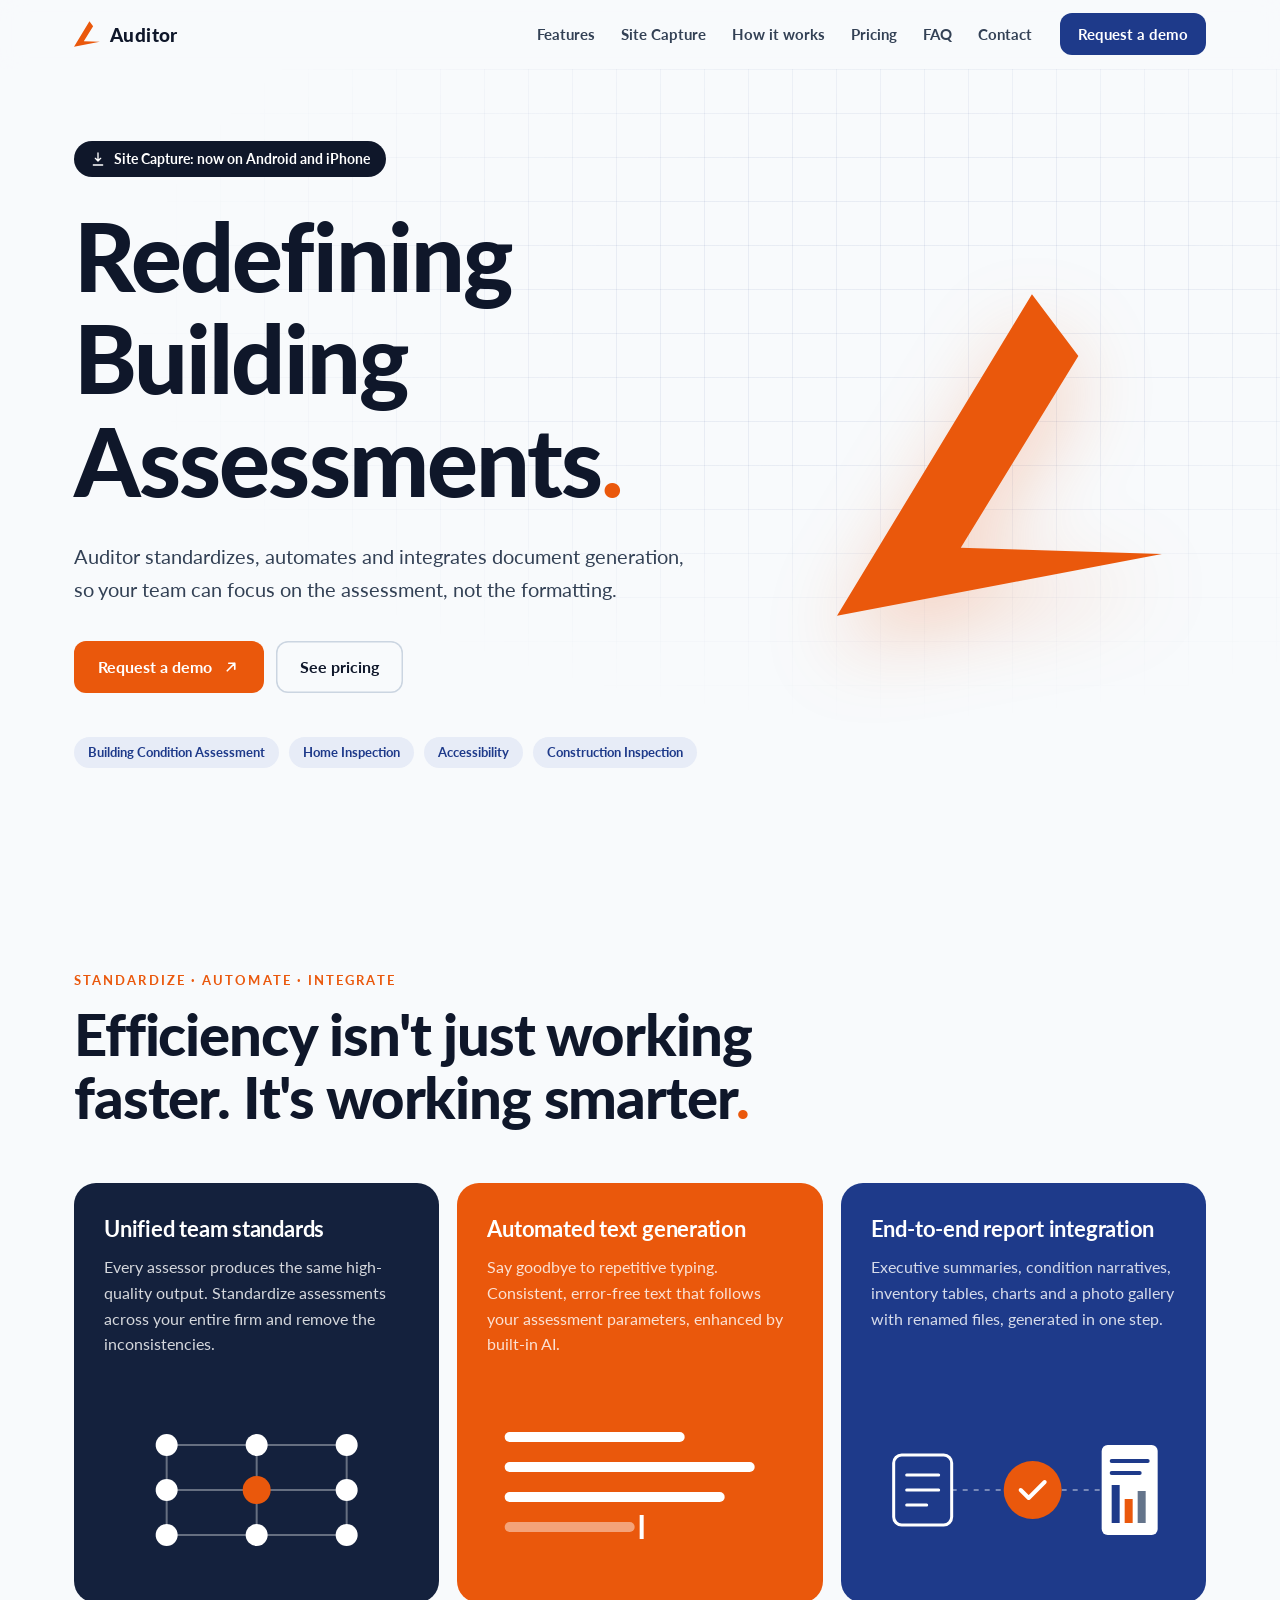
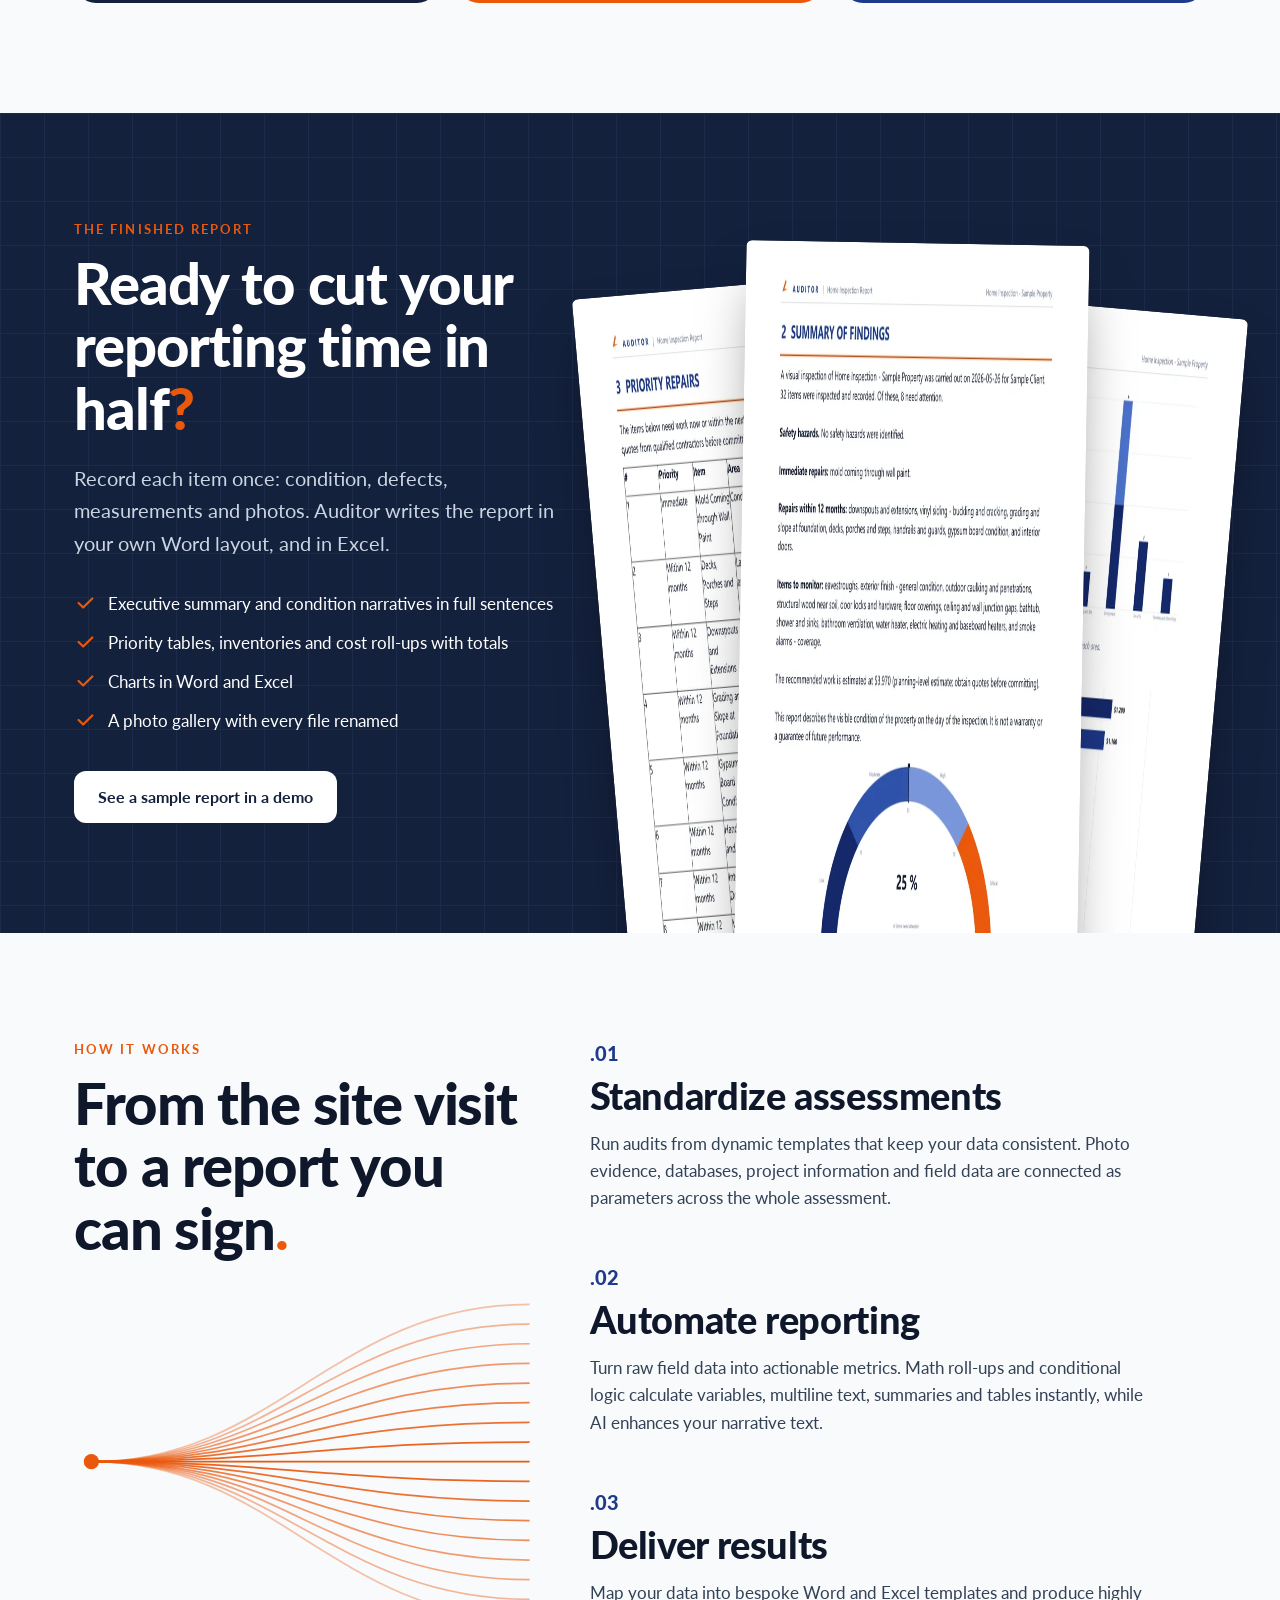
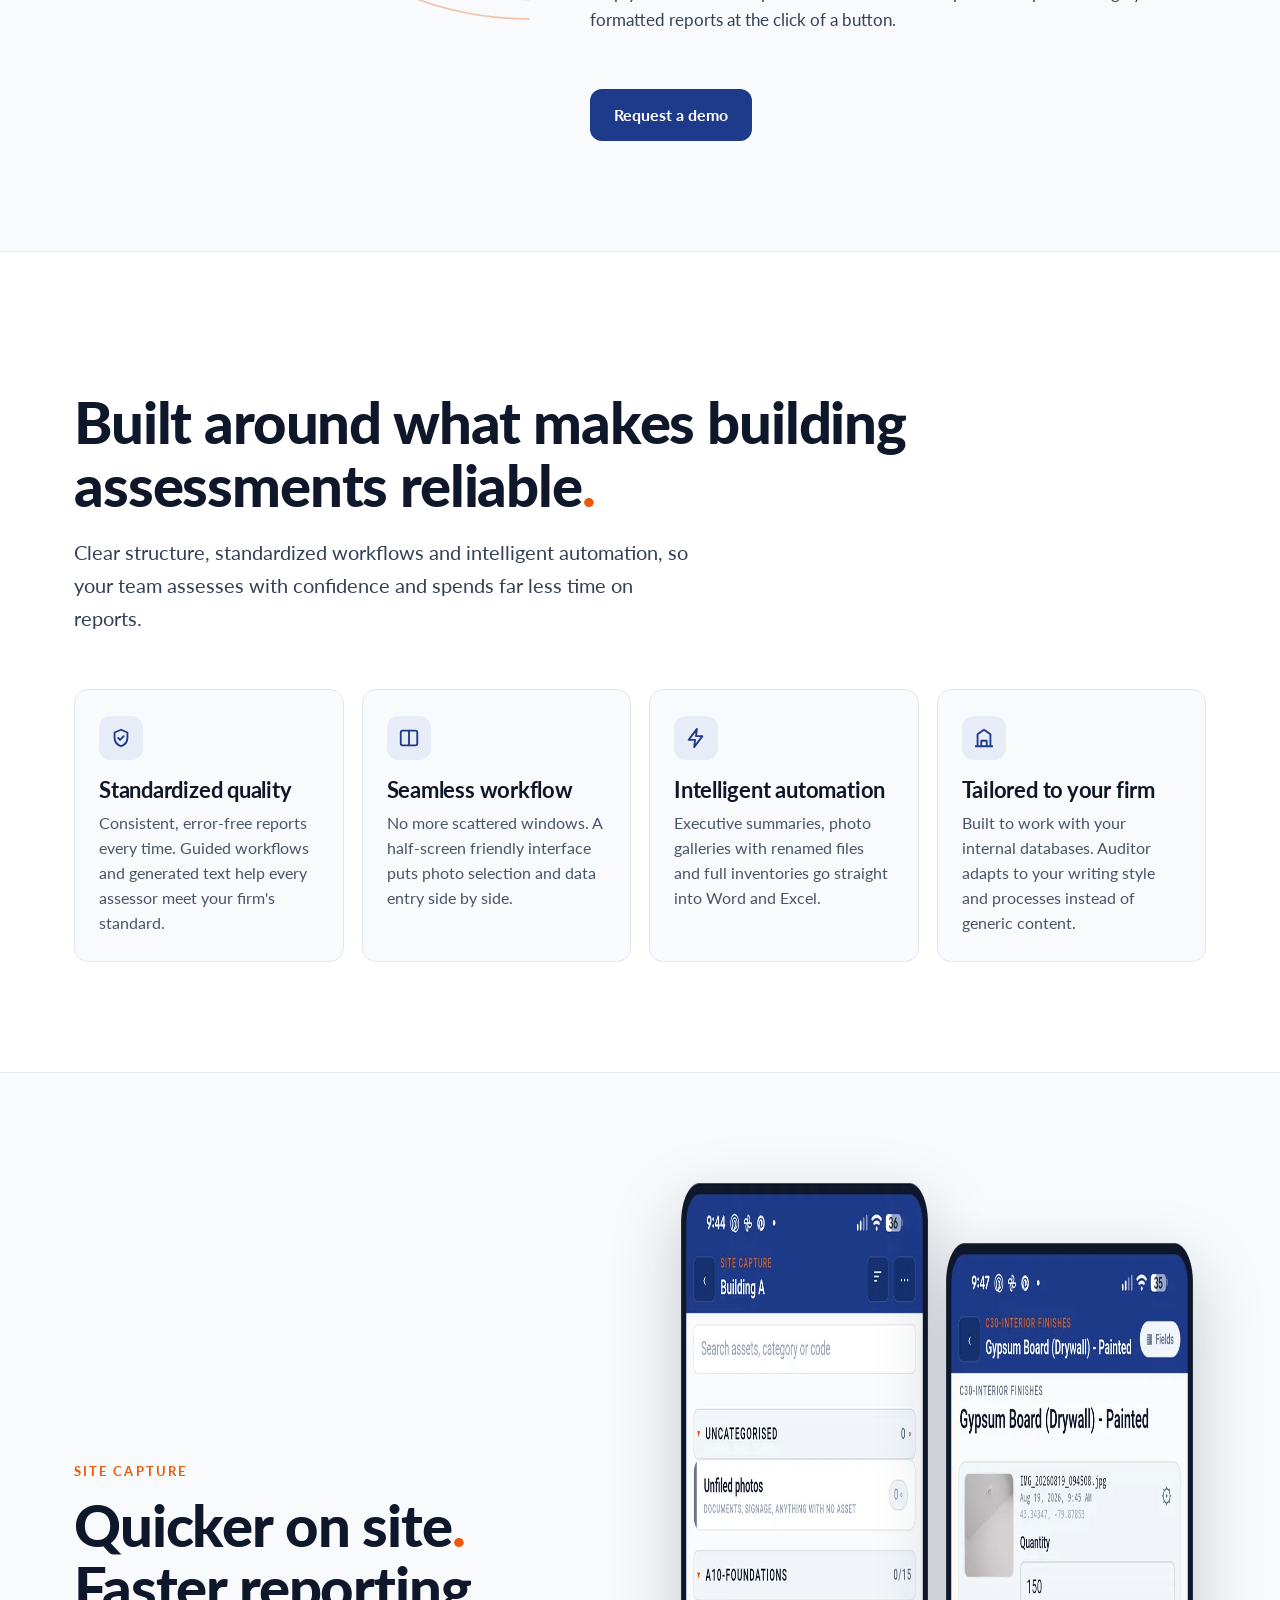
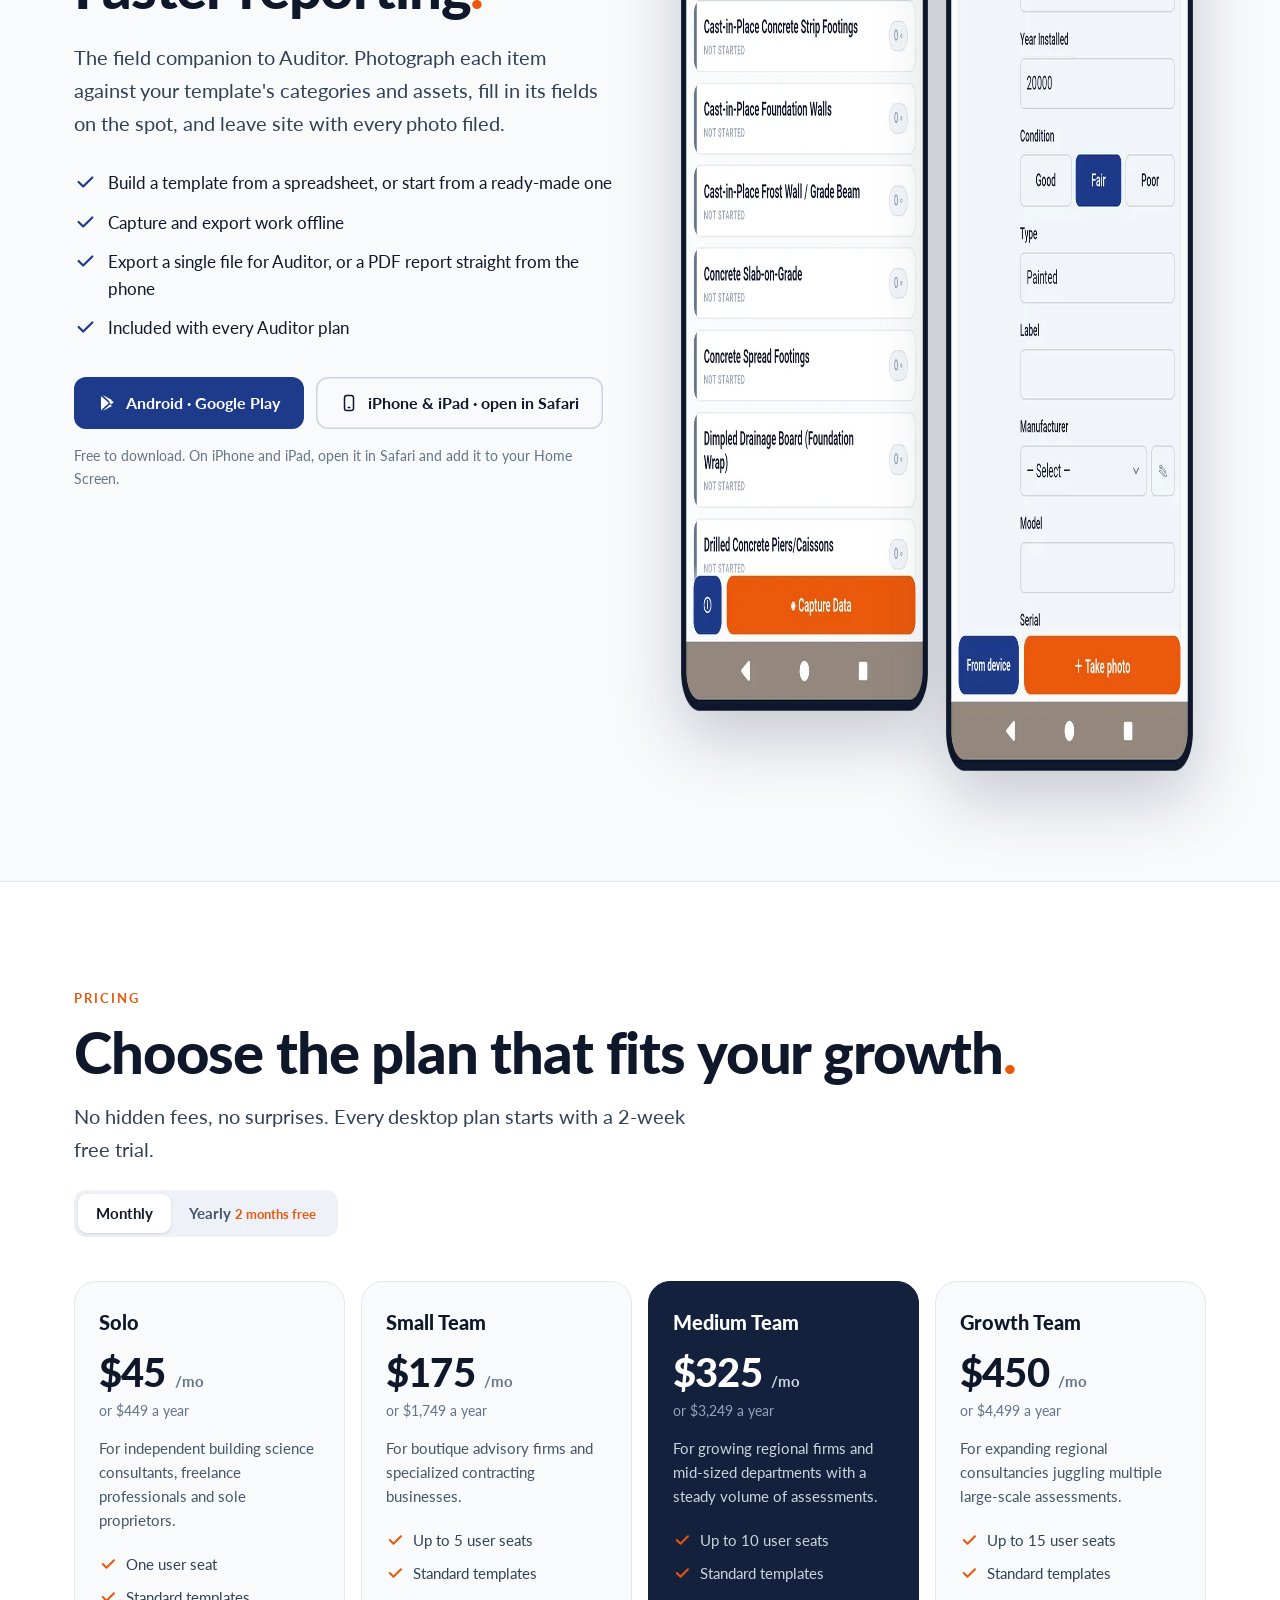
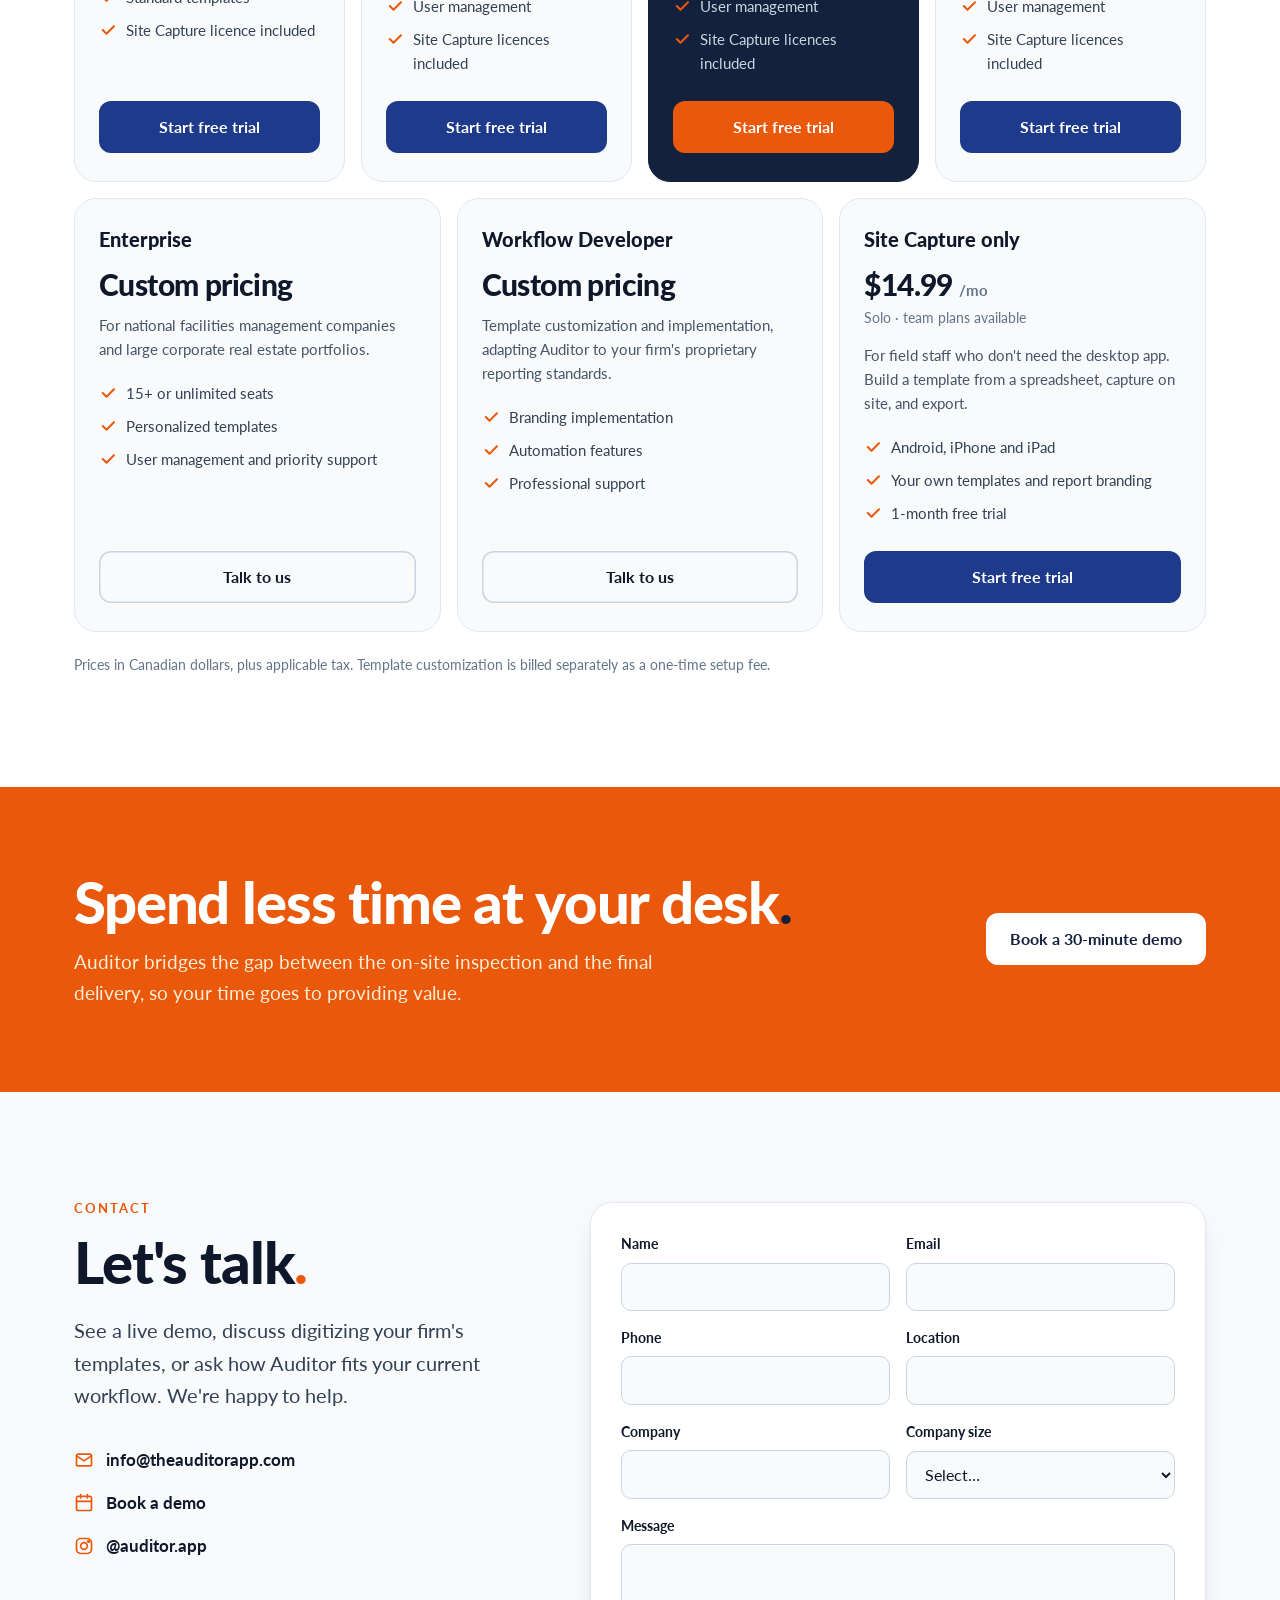
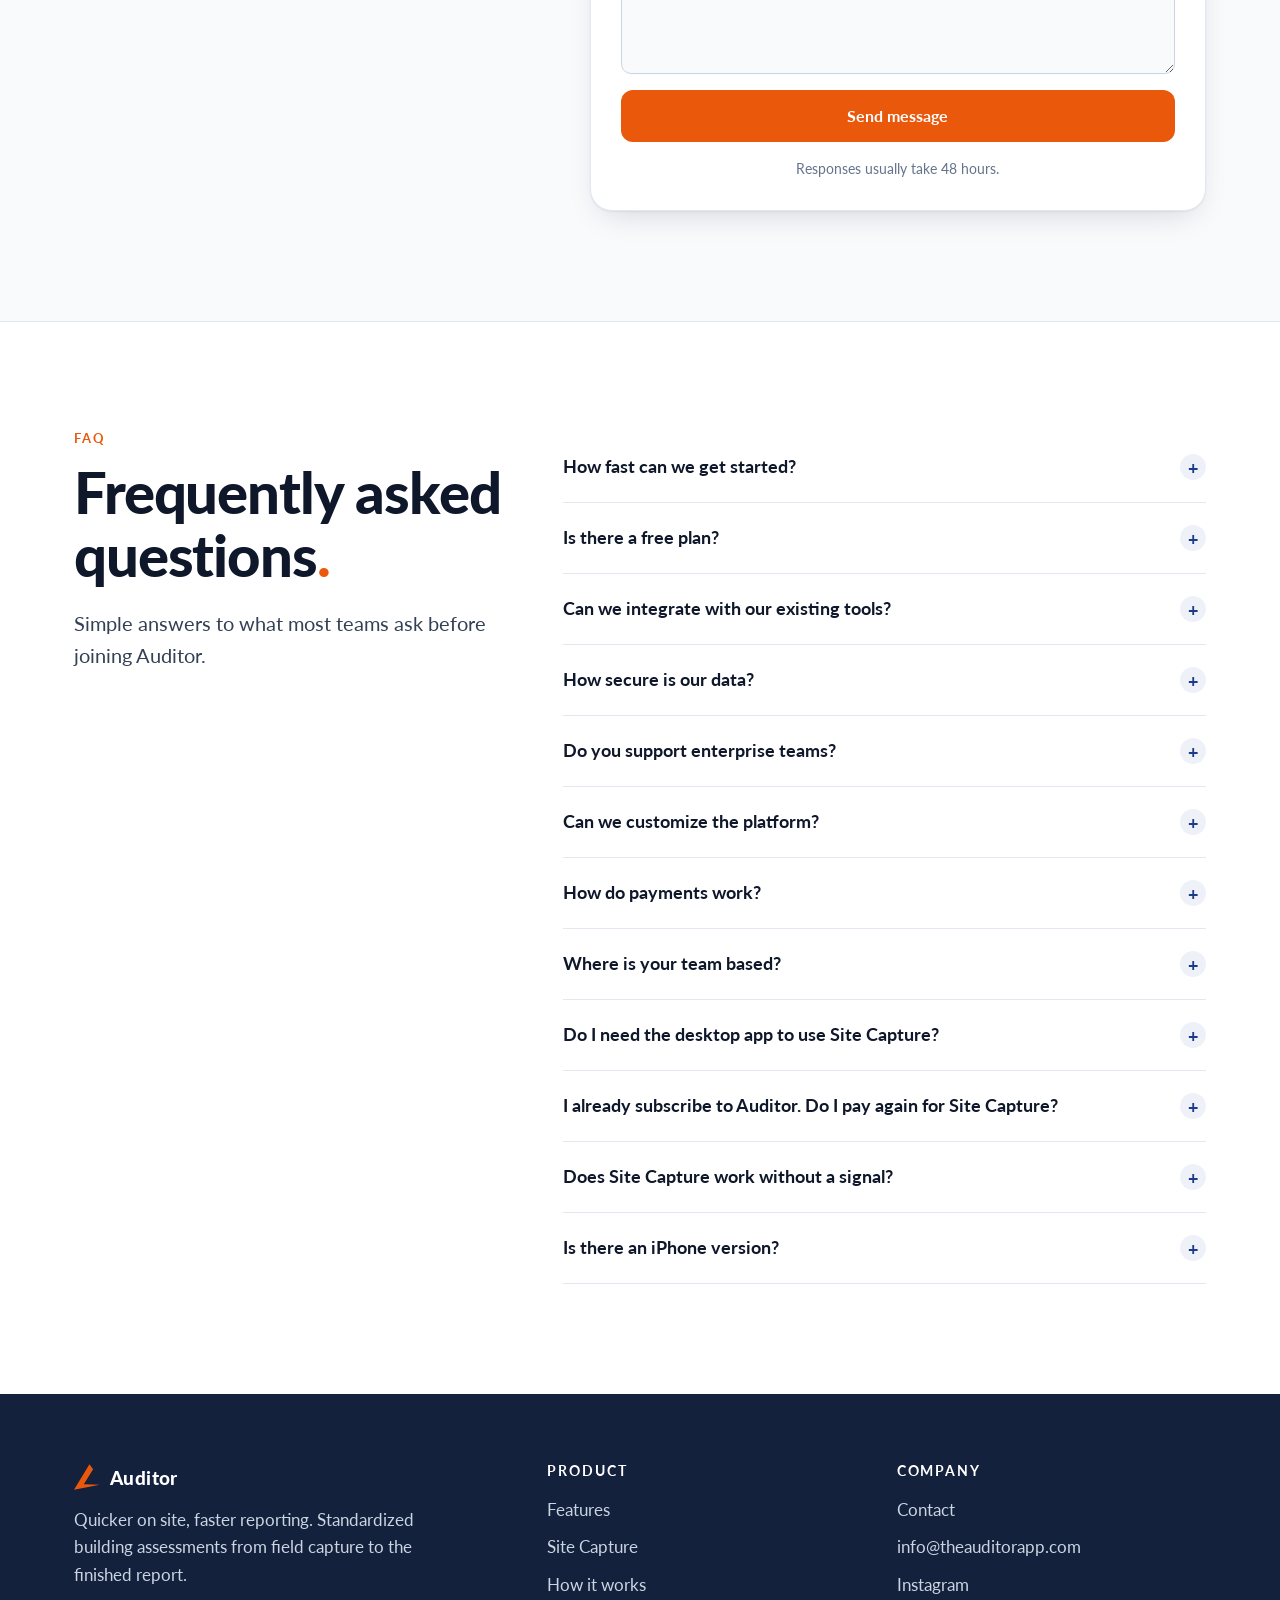
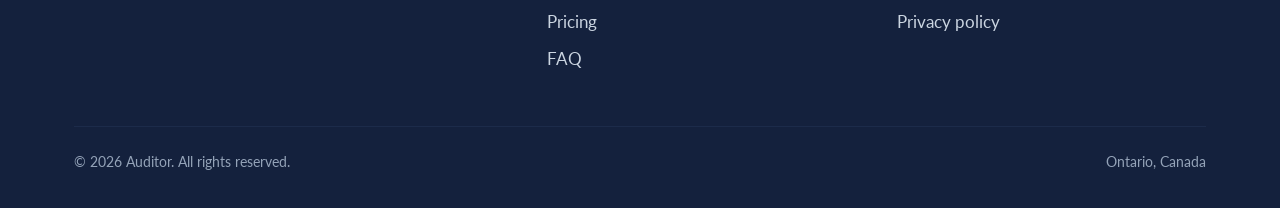
==== index.html @ 6373b7df "Auditor website, first version" ====
<!doctype html>
<html lang="en">
<head>
<meta charset="utf-8">
<meta name="viewport" content="width=device-width, initial-scale=1">
<title>Auditor · Redefining Building Assessments</title>
<meta name="description" content="Auditor standardizes, automates and integrates building assessment reporting. Capture on site with Site Capture, then produce finished Word and Excel reports in a click.">
<link rel="canonical" href="https://theauditorapp.com/">
<meta name="theme-color" content="#14213D">
<meta property="og:type" content="website">
<meta property="og:url" content="https://theauditorapp.com/">
<meta property="og:title" content="Auditor · Redefining Building Assessments">
<meta property="og:description" content="Quicker on site, faster reporting. Standardized building assessments, from field capture to a finished report.">
<meta property="og:image" content="https://theauditorapp.com/assets/og.png">
<meta name="twitter:card" content="summary_large_image">
<link rel="icon" href="assets/logo.svg" type="image/svg+xml">
<link rel="apple-touch-icon" href="assets/apple-touch-icon.png">
<link rel="preload" href="assets/fonts/lato-black.woff" as="font" type="font/woff" crossorigin>
<link rel="stylesheet" href="assets/site.css">
<script>document.documentElement.classList.add('js')</script>
</head>
<body>

<!-- ===================== HEADER ===================== -->
<header class="top" id="top">
  <div class="wrap">
    <a class="brand" href="#hero" aria-label="Auditor home"><img src="assets/logo.svg" alt="">Auditor</a>
    <nav class="nav" aria-label="Main">
      <a href="#features">Features</a>
      <a href="#site-capture">Site Capture</a>
      <a href="#how">How it works</a>
      <a href="#pricing">Pricing</a>
      <a href="#faq">FAQ</a>
      <a href="#contact">Contact</a>
    </nav>
    <a class="btn btn-blue btn-cta" href="https://calendly.com/info-auditorapp/auditor-demo" target="_blank" rel="noopener">Request a demo</a>
    <button class="menu-btn" aria-label="Open menu" aria-expanded="false">
      <svg viewBox="0 0 24 24" fill="none" stroke="currentColor" stroke-width="2" stroke-linecap="round"><path d="M4 7h16M4 12h16M4 17h16"/></svg>
    </button>
  </div>
</header>

<main>
<!-- ===================== HERO ===================== -->
<section class="hero" id="hero">
  <div class="wrap">
    <div>
      <a class="pill" href="#site-capture">
        <svg viewBox="0 0 24 24" fill="none" stroke="currentColor" stroke-width="2" stroke-linecap="round" stroke-linejoin="round"><path d="M12 3v12m0 0l-4-4m4 4l4-4M5 21h14"/></svg>
        Site Capture: now on Android and iPhone
      </a>
      <h1>Redefining Building Assessments<span class="dot">.</span></h1>
      <p class="lead">Auditor standardizes, automates and integrates document generation, so your team can focus on the assessment, not the formatting.</p>
      <div class="ctas">
        <a class="btn btn-primary" href="https://calendly.com/info-auditorapp/auditor-demo" target="_blank" rel="noopener">Request a demo
          <svg viewBox="0 0 24 24" fill="none" stroke="currentColor" stroke-width="2.2" stroke-linecap="round" stroke-linejoin="round"><path d="M7 17L17 7M9 7h8v8"/></svg></a>
        <a class="btn btn-ghost" href="#pricing">See pricing</a>
      </div>
      <div class="hero-tags">
        <span class="tag">Building Condition Assessment</span><span class="tag">Home Inspection</span>
        <span class="tag">Accessibility</span><span class="tag">Construction Inspection</span>
      </div>
    </div>
    <div class="hero-mark"><img src="assets/logo.svg" alt="" width="380" height="380"></div>
  </div>
</section>

<!-- ===================== FEATURES ===================== -->
<section id="features">
  <div class="wrap">
    <p class="eyebrow reveal">Standardize · Automate · Integrate</p>
    <h2 class="reveal" style="margin-top:16px;max-width:820px">Efficiency isn't just working faster. It's working smarter<span class="dot">.</span></h2>
    <div class="cards3">
      <article class="fcard c1 reveal">
        <h3>Unified team standards</h3>
        <p>Every assessor produces the same high-quality output. Standardize assessments across your entire firm and remove the inconsistencies.</p>
        <div class="art"><svg viewBox="0 0 300 150" fill="none">
          <g stroke="rgba(255,255,255,.35)" stroke-width="2"><path d="M60 30h180M60 75h180M60 120h180M60 30v90M150 30v90M240 30v90"/></g>
          <g fill="#fff"><circle cx="60" cy="30" r="11"/><circle cx="150" cy="30" r="11"/><circle cx="240" cy="30" r="11"/>
          <circle cx="60" cy="75" r="11"/><circle cx="240" cy="75" r="11"/><circle cx="60" cy="120" r="11"/><circle cx="150" cy="120" r="11"/><circle cx="240" cy="120" r="11"/></g>
          <circle cx="150" cy="75" r="14" fill="#EA580C"/></svg></div>
      </article>
      <article class="fcard c2 reveal">
        <h3>Automated text generation</h3>
        <p>Say goodbye to repetitive typing. Consistent, error-free text that follows your assessment parameters, enhanced by built-in AI.</p>
        <div class="art"><svg viewBox="0 0 300 150" fill="none" stroke-linecap="round">
          <g stroke="#fff" stroke-width="10"><path d="M20 22h170"/><path d="M20 52h240"/><path d="M20 82h210"/><path d="M20 112h120" stroke="rgba(255,255,255,.45)"/></g>
          <rect x="150" y="100" width="4" height="24" fill="#fff"/></svg></div>
      </article>
      <article class="fcard c3 reveal">
        <h3>End-to-end report integration</h3>
        <p>Executive summaries, condition narratives, inventory tables, charts and a photo gallery with renamed files, generated in one step.</p>
        <div class="art"><svg viewBox="0 0 300 150" fill="none" stroke-linejoin="round">
          <g stroke="rgba(255,255,255,.4)" stroke-width="2" stroke-dasharray="5 6"><path d="M78 75h52M188 75h40"/></g>
          <rect x="20" y="40" width="58" height="70" rx="8" stroke="#fff" stroke-width="3"/>
          <path d="M33 60h32M33 75h32M33 90h20" stroke="#fff" stroke-width="3" stroke-linecap="round"/>
          <circle cx="159" cy="75" r="29" fill="#EA580C"/><path d="M147 75l8 8 16-16" stroke="#fff" stroke-width="4" stroke-linecap="round"/>
          <rect x="228" y="30" width="56" height="90" rx="6" fill="#fff"/>
          <path d="M238 46h36M238 58h28" stroke="#1E3A8A" stroke-width="4" stroke-linecap="round"/>
          <rect x="238" y="70" width="8" height="38" fill="#1E3A8A"/><rect x="251" y="84" width="8" height="24" fill="#EA580C"/><rect x="264" y="76" width="8" height="32" fill="#64748B"/></svg></div>
      </article>
    </div>
  </div>
</section>

<!-- ===================== THE DELIVERABLE ===================== -->
<section class="deliver" id="report">
  <div class="wrap">
    <div class="reveal">
      <p class="eyebrow">The finished report</p>
      <h2 style="margin-top:16px">Ready to cut your reporting time in half<span class="dot">?</span></h2>
      <p class="lead" style="margin-top:22px">Record each item once: condition, defects, measurements and photos. Auditor writes the report in your own Word layout, and in Excel.</p>
      <ul class="checklist">
        <li><svg viewBox="0 0 24 24" fill="none" stroke="currentColor" stroke-width="2.4" stroke-linecap="round" stroke-linejoin="round"><path d="M5 12l5 5L20 7"/></svg>Executive summary and condition narratives in full sentences</li>
        <li><svg viewBox="0 0 24 24" fill="none" stroke="currentColor" stroke-width="2.4" stroke-linecap="round" stroke-linejoin="round"><path d="M5 12l5 5L20 7"/></svg>Priority tables, inventories and cost roll-ups with totals</li>
        <li><svg viewBox="0 0 24 24" fill="none" stroke="currentColor" stroke-width="2.4" stroke-linecap="round" stroke-linejoin="round"><path d="M5 12l5 5L20 7"/></svg>Charts in Word and Excel</li>
        <li><svg viewBox="0 0 24 24" fill="none" stroke="currentColor" stroke-width="2.4" stroke-linecap="round" stroke-linejoin="round"><path d="M5 12l5 5L20 7"/></svg>A photo gallery with every file renamed</li>
      </ul>
      <a class="btn btn-light" href="https://calendly.com/info-auditorapp/auditor-demo" target="_blank" rel="noopener">See a sample report in a demo</a>
    </div>
    <div class="pages reveal" aria-label="Pages from a sample Auditor report">
      <img src="assets/img/report-priority.webp" alt="Sample report page: priority repairs table" width="760" height="983" loading="lazy">
      <img src="assets/img/report-summary.webp" alt="Sample report page: summary of findings with a gauge chart" width="760" height="983" loading="lazy">
      <img src="assets/img/report-charts.webp" alt="Sample report page: defect severity and cost charts by area" width="760" height="983" loading="lazy">
    </div>
  </div>
</section>

<!-- ===================== HOW IT WORKS ===================== -->
<section class="how" id="how">
  <div class="wrap">
    <div class="fan">
      <p class="eyebrow">How it works</p>
      <h2 style="margin-top:16px">From the site visit to a report you can sign<span class="dot">.</span></h2>
      <svg viewBox="0 0 420 300" fill="none" stroke="#EA580C" stroke-width="1.6" style="margin-top:40px" aria-hidden="true">
        <g id="fan"></g>
        <circle cx="16" cy="150" r="7" fill="#EA580C" stroke="none"/>
      </svg>
    </div>
    <div class="steps">
      <div class="step reveal"><div class="num">.01</div><h3>Standardize assessments</h3>
        <p>Run audits from dynamic templates that keep your data consistent. Photo evidence, databases, project information and field data are connected as parameters across the whole assessment.</p></div>
      <div class="step reveal"><div class="num">.02</div><h3>Automate reporting</h3>
        <p>Turn raw field data into actionable metrics. Math roll-ups and conditional logic calculate variables, multiline text, summaries and tables instantly, while AI enhances your narrative text.</p></div>
      <div class="step reveal"><div class="num">.03</div><h3>Deliver results</h3>
        <p>Map your data into bespoke Word and Excel templates and produce highly formatted reports at the click of a button.</p></div>
      <div class="reveal"><a class="btn btn-blue" href="https://calendly.com/info-auditorapp/auditor-demo" target="_blank" rel="noopener">Request a demo</a></div>
    </div>
  </div>
</section>

<!-- ===================== WHY ===================== -->
<section class="why" id="why">
  <div class="wrap">
    <p class="eyebrow reveal">Why Auditor</p>
    <h2 class="reveal" style="margin-top:16px;max-width:860px">Built around what makes building assessments reliable<span class="dot">.</span></h2>
    <p class="lead reveal" style="margin-top:20px">Clear structure, standardized workflows and intelligent automation, so your team assesses with confidence and spends far less time on reports.</p>
    <div class="why-grid">
      <div class="why-item reveal"><div class="ic"><svg viewBox="0 0 24 24" fill="none" stroke="currentColor" stroke-width="2" stroke-linecap="round" stroke-linejoin="round"><path d="M12 3l7 3v6c0 4.5-3 7.5-7 9-4-1.5-7-4.5-7-9V6l7-3z"/><path d="M9 12l2 2 4-4"/></svg></div>
        <h3>Standardized quality</h3><p>Consistent, error-free reports every time. Guided workflows and generated text help every assessor meet your firm's standard.</p></div>
      <div class="why-item reveal"><div class="ic"><svg viewBox="0 0 24 24" fill="none" stroke="currentColor" stroke-width="2" stroke-linecap="round" stroke-linejoin="round"><rect x="3" y="4" width="18" height="16" rx="2"/><path d="M12 4v16"/></svg></div>
        <h3>Seamless workflow</h3><p>No more scattered windows. A half-screen friendly interface puts photo selection and data entry side by side.</p></div>
      <div class="why-item reveal"><div class="ic"><svg viewBox="0 0 24 24" fill="none" stroke="currentColor" stroke-width="2" stroke-linecap="round" stroke-linejoin="round"><path d="M13 2L4 14h7l-1 8 9-12h-7l1-8z"/></svg></div>
        <h3>Intelligent automation</h3><p>Executive summaries, photo galleries with renamed files and full inventories go straight into Word and Excel.</p></div>
      <div class="why-item reveal"><div class="ic"><svg viewBox="0 0 24 24" fill="none" stroke="currentColor" stroke-width="2" stroke-linecap="round" stroke-linejoin="round"><path d="M3 21h18M5 21V8l7-5 7 5v13M9 21v-6h6v6"/></svg></div>
        <h3>Tailored to your firm</h3><p>Built to work with your internal databases. Auditor adapts to your writing style and processes instead of generic content.</p></div>
    </div>
  </div>
</section>

<!-- ===================== SITE CAPTURE ===================== -->
<section class="sc" id="site-capture">
  <div class="wrap">
    <div class="reveal">
      <p class="eyebrow">Site Capture</p>
      <h2 style="margin-top:16px">Quicker on site<span class="dot">.</span> Faster reporting<span class="dot">.</span></h2>
      <p class="lead" style="margin-top:22px">The field companion to Auditor. Photograph each item against your template's categories and assets, fill in its fields on the spot, and leave site with every photo filed.</p>
      <ul class="checklist">
        <li><svg viewBox="0 0 24 24" fill="none" stroke="currentColor" stroke-width="2.4" stroke-linecap="round" stroke-linejoin="round"><path d="M5 12l5 5L20 7"/></svg>Build a template from a spreadsheet, or start from a ready-made one</li>
        <li><svg viewBox="0 0 24 24" fill="none" stroke="currentColor" stroke-width="2.4" stroke-linecap="round" stroke-linejoin="round"><path d="M5 12l5 5L20 7"/></svg>Capture and export work offline</li>
        <li><svg viewBox="0 0 24 24" fill="none" stroke="currentColor" stroke-width="2.4" stroke-linecap="round" stroke-linejoin="round"><path d="M5 12l5 5L20 7"/></svg>Export a single file for Auditor, or a PDF report straight from the phone</li>
        <li><svg viewBox="0 0 24 24" fill="none" stroke="currentColor" stroke-width="2.4" stroke-linecap="round" stroke-linejoin="round"><path d="M5 12l5 5L20 7"/></svg>Included with every Auditor plan</li>
      </ul>
      <div class="platforms">
        <a class="btn btn-ink btn-blue" href="https://play.google.com/store/apps/details?id=com.auditor.sitecapture" target="_blank" rel="noopener">
          <svg viewBox="0 0 24 24" fill="currentColor"><path d="M4 2.5v19l10.5-9.5L4 2.5zm12 8l2.6-2.4L6.3 1.3l9.7 9.2zm0 3l-9.7 9.2 12.3-6.8L16 13.5zm4-3.6l-2.4-1.4-2.6 2.5 2.6 2.5 2.4-1.4c.8-.5.8-1.7 0-2.2z"/></svg>
          Android · Google Play</a>
        <a class="btn btn-ghost" href="https://sitecapture.theauditorapp.com/" target="_blank" rel="noopener">
          <svg viewBox="0 0 24 24" fill="none" stroke="currentColor" stroke-width="2" stroke-linecap="round" stroke-linejoin="round"><rect x="6" y="2" width="12" height="20" rx="3"/><path d="M11 18h2"/></svg>
          iPhone &amp; iPad · open in Safari</a>
      </div>
      <p class="small-note">Free to download. On iPhone and iPad, open it in Safari and add it to your Home Screen.</p>
    </div>
    <div class="phones reveal">
      <img src="assets/img/asset-list.webp" alt="Site Capture: assets grouped by category" width="520" height="1128" loading="lazy">
      <img src="assets/img/photo-fields.webp" alt="Site Capture: a photo with its data fields" width="520" height="1128" loading="lazy">
    </div>
  </div>
</section>

<!-- ===================== PRICING ===================== -->
<section class="pricing" id="pricing">
  <div class="wrap">
    <div class="price-head">
      <div>
        <p class="eyebrow">Pricing</p>
        <h2 style="margin-top:16px">Choose the plan that fits your growth<span class="dot">.</span></h2>
        <p class="lead" style="margin-top:16px">No hidden fees, no surprises. Every desktop plan starts with a 2-week free trial.</p>
      </div>
      <div class="toggle" role="group" aria-label="Billing period">
        <button type="button" class="on" data-period="mo">Monthly</button>
        <button type="button" data-period="yr">Yearly <span class="save">2 months free</span></button>
      </div>
    </div>

    <div class="plans">
      <div class="plan reveal">
        <div class="name">Solo</div>
        <div class="price" data-mo="$45" data-yr="$449"><span class="amt">$45</span> <small class="per">/mo</small></div>
        <div class="alt" data-mo="or $449 a year" data-yr="about $37 a month">or $449 a year</div>
        <p class="desc">For independent building science consultants, freelance professionals and sole proprietors.</p>
        <ul>
          <li class="feat"><svg viewBox="0 0 24 24" fill="none" stroke="currentColor" stroke-width="2.6" stroke-linecap="round" stroke-linejoin="round"><path d="M5 12l5 5L20 7"/></svg>One user seat</li>
          <li class="feat"><svg viewBox="0 0 24 24" fill="none" stroke="currentColor" stroke-width="2.6" stroke-linecap="round" stroke-linejoin="round"><path d="M5 12l5 5L20 7"/></svg>Standard templates</li>
          <li class="feat"><svg viewBox="0 0 24 24" fill="none" stroke="currentColor" stroke-width="2.6" stroke-linecap="round" stroke-linejoin="round"><path d="M5 12l5 5L20 7"/></svg>Site Capture licence included</li>
        </ul>
        <a class="btn btn-blue" href="https://buy.polar.sh/polar_cl_JbKtZjSbwEdXYIhVCVM1MZjR4mJwmCiYzlI8T2CGmx0" target="_blank" rel="noopener">Start free trial</a>
      </div>
      <div class="plan reveal">
        <div class="name">Small Team</div>
        <div class="price" data-mo="$175" data-yr="$1,749"><span class="amt">$175</span> <small class="per">/mo</small></div>
        <div class="alt" data-mo="or $1,749 a year" data-yr="about $146 a month">or $1,749 a year</div>
        <p class="desc">For boutique advisory firms and specialized contracting businesses.</p>
        <ul>
          <li class="feat"><svg viewBox="0 0 24 24" fill="none" stroke="currentColor" stroke-width="2.6" stroke-linecap="round" stroke-linejoin="round"><path d="M5 12l5 5L20 7"/></svg>Up to 5 user seats</li>
          <li class="feat"><svg viewBox="0 0 24 24" fill="none" stroke="currentColor" stroke-width="2.6" stroke-linecap="round" stroke-linejoin="round"><path d="M5 12l5 5L20 7"/></svg>Standard templates</li>
          <li class="feat"><svg viewBox="0 0 24 24" fill="none" stroke="currentColor" stroke-width="2.6" stroke-linecap="round" stroke-linejoin="round"><path d="M5 12l5 5L20 7"/></svg>User management</li>
          <li class="feat"><svg viewBox="0 0 24 24" fill="none" stroke="currentColor" stroke-width="2.6" stroke-linecap="round" stroke-linejoin="round"><path d="M5 12l5 5L20 7"/></svg>Site Capture licences included</li>
        </ul>
        <a class="btn btn-blue" href="https://buy.polar.sh/polar_cl_E2WxOHshm1D4HP0MMXBcdv28IlHByxonjCTG31pAnPd" target="_blank" rel="noopener">Start free trial</a>
      </div>
      <div class="plan feature reveal">
        <div class="name">Medium Team</div>
        <div class="price" data-mo="$325" data-yr="$3,249"><span class="amt">$325</span> <small class="per">/mo</small></div>
        <div class="alt" data-mo="or $3,249 a year" data-yr="about $271 a month">or $3,249 a year</div>
        <p class="desc">For growing regional firms and mid-sized departments with a steady volume of assessments.</p>
        <ul>
          <li class="feat"><svg viewBox="0 0 24 24" fill="none" stroke="currentColor" stroke-width="2.6" stroke-linecap="round" stroke-linejoin="round"><path d="M5 12l5 5L20 7"/></svg>Up to 10 user seats</li>
          <li class="feat"><svg viewBox="0 0 24 24" fill="none" stroke="currentColor" stroke-width="2.6" stroke-linecap="round" stroke-linejoin="round"><path d="M5 12l5 5L20 7"/></svg>Standard templates</li>
          <li class="feat"><svg viewBox="0 0 24 24" fill="none" stroke="currentColor" stroke-width="2.6" stroke-linecap="round" stroke-linejoin="round"><path d="M5 12l5 5L20 7"/></svg>User management</li>
          <li class="feat"><svg viewBox="0 0 24 24" fill="none" stroke="currentColor" stroke-width="2.6" stroke-linecap="round" stroke-linejoin="round"><path d="M5 12l5 5L20 7"/></svg>Site Capture licences included</li>
        </ul>
        <a class="btn btn-primary" href="https://buy.polar.sh/polar_cl_E2WxOHshm1D4HP0MMXBcdv28IlHByxonjCTG31pAnPd" target="_blank" rel="noopener">Start free trial</a>
      </div>
      <div class="plan reveal">
        <div class="name">Growth Team</div>
        <div class="price" data-mo="$450" data-yr="$4,499"><span class="amt">$450</span> <small class="per">/mo</small></div>
        <div class="alt" data-mo="or $4,499 a year" data-yr="about $375 a month">or $4,499 a year</div>
        <p class="desc">For expanding regional consultancies juggling multiple large-scale assessments.</p>
        <ul>
          <li class="feat"><svg viewBox="0 0 24 24" fill="none" stroke="currentColor" stroke-width="2.6" stroke-linecap="round" stroke-linejoin="round"><path d="M5 12l5 5L20 7"/></svg>Up to 15 user seats</li>
          <li class="feat"><svg viewBox="0 0 24 24" fill="none" stroke="currentColor" stroke-width="2.6" stroke-linecap="round" stroke-linejoin="round"><path d="M5 12l5 5L20 7"/></svg>Standard templates</li>
          <li class="feat"><svg viewBox="0 0 24 24" fill="none" stroke="currentColor" stroke-width="2.6" stroke-linecap="round" stroke-linejoin="round"><path d="M5 12l5 5L20 7"/></svg>User management</li>
          <li class="feat"><svg viewBox="0 0 24 24" fill="none" stroke="currentColor" stroke-width="2.6" stroke-linecap="round" stroke-linejoin="round"><path d="M5 12l5 5L20 7"/></svg>Site Capture licences included</li>
        </ul>
        <a class="btn btn-blue" href="https://buy.polar.sh/polar_cl_E2WxOHshm1D4HP0MMXBcdv28IlHByxonjCTG31pAnPd" target="_blank" rel="noopener">Start free trial</a>
      </div>
    </div>

    <div class="plans-2">
      <div class="plan wide reveal">
        <div class="name">Enterprise</div>
        <div class="price">Custom pricing</div>
        <p class="desc">For national facilities management companies and large corporate real estate portfolios.</p>
        <ul>
          <li class="feat"><svg viewBox="0 0 24 24" fill="none" stroke="currentColor" stroke-width="2.6" stroke-linecap="round" stroke-linejoin="round"><path d="M5 12l5 5L20 7"/></svg>15+ or unlimited seats</li>
          <li class="feat"><svg viewBox="0 0 24 24" fill="none" stroke="currentColor" stroke-width="2.6" stroke-linecap="round" stroke-linejoin="round"><path d="M5 12l5 5L20 7"/></svg>Personalized templates</li>
          <li class="feat"><svg viewBox="0 0 24 24" fill="none" stroke="currentColor" stroke-width="2.6" stroke-linecap="round" stroke-linejoin="round"><path d="M5 12l5 5L20 7"/></svg>User management and priority support</li>
        </ul>
        <a class="btn btn-ghost" href="#contact">Talk to us</a>
      </div>
      <div class="plan wide reveal">
        <div class="name">Workflow Developer</div>
        <div class="price">Custom pricing</div>
        <p class="desc">Template customization and implementation, adapting Auditor to your firm's proprietary reporting standards.</p>
        <ul>
          <li class="feat"><svg viewBox="0 0 24 24" fill="none" stroke="currentColor" stroke-width="2.6" stroke-linecap="round" stroke-linejoin="round"><path d="M5 12l5 5L20 7"/></svg>Branding implementation</li>
          <li class="feat"><svg viewBox="0 0 24 24" fill="none" stroke="currentColor" stroke-width="2.6" stroke-linecap="round" stroke-linejoin="round"><path d="M5 12l5 5L20 7"/></svg>Automation features</li>
          <li class="feat"><svg viewBox="0 0 24 24" fill="none" stroke="currentColor" stroke-width="2.6" stroke-linecap="round" stroke-linejoin="round"><path d="M5 12l5 5L20 7"/></svg>Professional support</li>
        </ul>
        <a class="btn btn-ghost" href="#contact">Talk to us</a>
      </div>
      <div class="plan wide reveal">
        <div class="name">Site Capture only</div>
        <div class="price" data-mo="$14.99" data-yr="$149.99"><span class="amt">$14.99</span> <small class="per">/mo</small></div>
        <div class="alt" data-mo="Solo · team plans available" data-yr="Solo · team plans available">Solo · team plans available</div>
        <p class="desc">For field staff who don't need the desktop app. Build a template from a spreadsheet, capture on site, and export.</p>
        <ul>
          <li class="feat"><svg viewBox="0 0 24 24" fill="none" stroke="currentColor" stroke-width="2.6" stroke-linecap="round" stroke-linejoin="round"><path d="M5 12l5 5L20 7"/></svg>Android, iPhone and iPad</li>
          <li class="feat"><svg viewBox="0 0 24 24" fill="none" stroke="currentColor" stroke-width="2.6" stroke-linecap="round" stroke-linejoin="round"><path d="M5 12l5 5L20 7"/></svg>Your own templates and report branding</li>
          <li class="feat"><svg viewBox="0 0 24 24" fill="none" stroke="currentColor" stroke-width="2.6" stroke-linecap="round" stroke-linejoin="round"><path d="M5 12l5 5L20 7"/></svg>1-month free trial</li>
        </ul>
        <a class="btn btn-blue" href="https://buy.polar.sh/polar_cl_Sl9wI0p3I4CQdBHfrKgtfkNXvUAzQWOetJlum3UaJC2" target="_blank" rel="noopener">Start free trial</a>
      </div>
    </div>
    <p class="price-note">Prices in Canadian dollars, plus applicable tax. Template customization is billed separately as a one-time setup fee.</p>
  </div>
</section>

<!-- ===================== CTA BAND ===================== -->
<section class="band">
  <div class="wrap">
    <div>
      <h2>Spend less time at your desk<span style="color:#14213D">.</span></h2>
      <p>Auditor bridges the gap between the on-site inspection and the final delivery, so your time goes to providing value.</p>
    </div>
    <a class="btn btn-light" href="https://calendly.com/info-auditorapp/auditor-demo" target="_blank" rel="noopener">Book a 30-minute demo</a>
  </div>
</section>

<!-- ===================== CONTACT ===================== -->
<section class="contact" id="contact">
  <div class="wrap">
    <div class="reveal">
      <p class="eyebrow">Contact</p>
      <h2 style="margin-top:16px">Let's talk<span class="dot">.</span></h2>
      <p class="lead" style="margin-top:20px">See a live demo, discuss digitizing your firm's templates, or ask how Auditor fits your current workflow. We're happy to help.</p>
      <div class="contact-meta">
        <a href="mailto:info@theauditorapp.com"><svg viewBox="0 0 24 24" fill="none" stroke="currentColor" stroke-width="2" stroke-linecap="round" stroke-linejoin="round"><rect x="3" y="5" width="18" height="14" rx="2"/><path d="M3 7l9 6 9-6"/></svg>info@theauditorapp.com</a>
        <a href="https://calendly.com/info-auditorapp/auditor-demo" target="_blank" rel="noopener"><svg viewBox="0 0 24 24" fill="none" stroke="currentColor" stroke-width="2" stroke-linecap="round" stroke-linejoin="round"><rect x="3" y="4" width="18" height="17" rx="2"/><path d="M8 2v4M16 2v4M3 10h18"/></svg>Book a demo</a>
        <a href="https://www.instagram.com/auditor.app" target="_blank" rel="noopener"><svg viewBox="0 0 24 24" fill="none" stroke="currentColor" stroke-width="2"><rect x="3" y="3" width="18" height="18" rx="5"/><circle cx="12" cy="12" r="4"/><circle cx="17.5" cy="6.5" r="1" fill="currentColor"/></svg>@auditor.app</a>
      </div>
    </div>
    <form id="contact-form" class="reveal" novalidate>
      <div class="field"><label for="f-name">Name</label><input id="f-name" name="name" autocomplete="name" required></div>
      <div class="field"><label for="f-email">Email</label><input id="f-email" name="email" type="email" autocomplete="email" required></div>
      <div class="field"><label for="f-phone">Phone</label><input id="f-phone" name="phone" type="tel" autocomplete="tel"></div>
      <div class="field"><label for="f-loc">Location</label><input id="f-loc" name="location" autocomplete="address-level2"></div>
      <div class="field"><label for="f-co">Company</label><input id="f-co" name="company" autocomplete="organization"></div>
      <div class="field"><label for="f-size">Company size</label>
        <select id="f-size" name="size"><option value="">Select…</option><option>1-5</option><option>6-15</option><option>15+</option></select></div>
      <div class="field full"><label for="f-msg">Message</label><textarea id="f-msg" name="message" required></textarea></div>
      <button class="btn btn-primary" type="submit">Send message</button>
      <p class="form-note" id="form-note">Responses usually take 48 hours.</p>
    </form>
  </div>
</section>

<!-- ===================== FAQ ===================== -->
<section class="faq" id="faq">
  <div class="wrap">
    <div>
      <p class="eyebrow">FAQ</p>
      <h2 style="margin-top:16px">Frequently asked questions<span class="dot">.</span></h2>
      <p class="lead" style="margin-top:20px">Simple answers to what most teams ask before joining Auditor.</p>
    </div>
    <div>
      <details class="qa"><summary>How fast can we get started?<span class="pm">+</span></summary>
        <div class="ans">Right away, with the ready-made templates: Building Condition Assessment, Home Inspection, Accessibility Assessment and Construction Inspection. If you choose our template customization service to digitize your own workflows, setup usually takes a few weeks depending on complexity.</div></details>
      <details class="qa"><summary>Is there a free plan?<span class="pm">+</span></summary>
        <div class="ans">The desktop app is a professional tool with no free tier, but every plan starts with a 2-week free trial and we're happy to give you a personalized demo first. Site Capture is free to download; your own templates and report branding need a licence or subscription.</div></details>
      <details class="qa"><summary>Can we integrate with our existing tools?<span class="pm">+</span></summary>
        <div class="ans">Yes. Auditor fits into your existing reporting process: field data, photos and calculations export straight into formatted Word documents and Excel spreadsheets.</div></details>
      <details class="qa"><summary>How secure is our data?<span class="pm">+</span></summary>
        <div class="ans">Data security is a top priority. Your assessment data, custom formulas and user credentials are encrypted, so your workflows, client data and building information stay confidential.</div></details>
      <details class="qa"><summary>Do you support enterprise teams?<span class="pm">+</span></summary>
        <div class="ans">Absolutely. Enterprise plans include priority support, bespoke integrations and unlimited seats for large portfolios.</div></details>
      <details class="qa"><summary>Can we customize the platform?<span class="pm">+</span></summary>
        <div class="ans">Customization is our core strength. Through our one-time template implementation service we recreate your existing spreadsheets, conditional logic and branded Word deliverables inside Auditor.</div></details>
      <details class="qa"><summary>How do payments work?<span class="pm">+</span></summary>
        <div class="ans">Licences are billed as a subscription, monthly or yearly, in Canadian dollars plus applicable tax. Template customization is billed separately as a one-time setup fee.</div></details>
      <details class="qa"><summary>Where is your team based?<span class="pm">+</span></summary>
        <div class="ans">In Ontario, Canada. We understand the demands of local standards like the OBC and AODA, and build Auditor to handle international frameworks like ASTM too.</div></details>
      <details class="qa"><summary>Do I need the desktop app to use Site Capture?<span class="pm">+</span></summary>
        <div class="ans">No. Build a template from a three-tab Excel file, capture on site and export on your own. The desktop app turns the captured data into a finished report.</div></details>
      <details class="qa"><summary>I already subscribe to Auditor. Do I pay again for Site Capture?<span class="pm">+</span></summary>
        <div class="ans">No. Your Auditor purchase includes a Site Capture licence key. Enter it in Site Capture under Settings → Your version.</div></details>
      <details class="qa"><summary>Does Site Capture work without a signal?<span class="pm">+</span></summary>
        <div class="ans">Yes. Capture and export work offline. Only Asset Match and Google Lens need a connection.</div></details>
      <details class="qa"><summary>Is there an iPhone version?<span class="pm">+</span></summary>
        <div class="ans">Yes. On iPhone and iPad, open <a href="https://sitecapture.theauditorapp.com/">sitecapture.theauditorapp.com</a> in Safari and add it to your Home Screen. On Android, get it from Google Play.</div></details>
    </div>
  </div>
</section>
</main>

<!-- ===================== FOOTER ===================== -->
<footer>
  <div class="wrap">
    <div class="grid">
      <div>
        <a class="brand" href="#hero"><img src="assets/logo.svg" alt="">Auditor</a>
        <p style="margin-top:16px;max-width:340px">Quicker on site, faster reporting. Standardized building assessments from field capture to the finished report.</p>
      </div>
      <div>
        <h4>Product</h4>
        <ul><li><a href="#features">Features</a></li><li><a href="#site-capture">Site Capture</a></li><li><a href="#how">How it works</a></li><li><a href="#pricing">Pricing</a></li><li><a href="#faq">FAQ</a></li></ul>
      </div>
      <div>
        <h4>Company</h4>
        <ul><li><a href="#contact">Contact</a></li><li><a href="mailto:info@theauditorapp.com">info@theauditorapp.com</a></li>
          <li><a href="https://www.instagram.com/auditor.app" target="_blank" rel="noopener">Instagram</a></li>
          <li><a href="https://sitecapture.theauditorapp.com/privacy-policy.html">Privacy policy</a></li></ul>
      </div>
    </div>
    <div class="legal"><span>© <span id="yr">2026</span> Auditor. All rights reserved.</span><span>Ontario, Canada</span></div>
  </div>
</footer>

<script src="assets/site.js" defer></script>
</body>
</html>
---- assets/site.css ----
/* Auditor website - theauditorapp.com
   Brand palette (Auditor brand sheet): Blueprint Blue #1E3A8A, Galvanized Gray #64748B,
   Safety Orange #EA580C, Canvas White #F8FAFC, Charcoal #0F172A. Deep navy #14213D is the
   ground used across the social/marketing set. Brand face: Lato. */
@font-face{font-family:Lato;font-weight:400;font-display:swap;src:url(fonts/lato-regular.woff) format('woff')}
@font-face{font-family:Lato;font-weight:700;font-display:swap;src:url(fonts/lato-bold.woff) format('woff')}
@font-face{font-family:Lato;font-weight:900;font-display:swap;src:url(fonts/lato-black.woff) format('woff')}

:root{
  --blue:#1E3A8A; --blue-2:#2A4BA8; --navy:#14213D; --navy-2:#1C2B4A; --ink:#0F172A;
  --gray:#64748B; --gray-2:#94A3B8; --line:#E2E8F0; --orange:#EA580C; --orange-2:#C2410C;
  --bg:#F8FAFC; --white:#fff; --soft:#EEF2F8;
  --r:14px; --r-lg:22px; --max:1180px;
  --shadow:0 1px 2px rgba(15,23,42,.06),0 12px 32px -12px rgba(15,23,42,.18);
}
*{box-sizing:border-box}
html{scroll-behavior:smooth;-webkit-text-size-adjust:100%}
body{margin:0;background:var(--bg);color:var(--ink);font:400 17px/1.6 Lato,system-ui,-apple-system,"Segoe UI",sans-serif;
  -webkit-font-smoothing:antialiased}
img{max-width:100%;display:block}
a{color:inherit}
h1,h2,h3{line-height:1.08;margin:0;letter-spacing:-.02em}
h1{font-weight:900;font-size:clamp(44px,7.4vw,96px)}
h2{font-weight:900;font-size:clamp(34px,4.6vw,58px)}
h3{font-weight:700;font-size:22px;letter-spacing:-.01em}
p{margin:0}
.wrap{max-width:var(--max);margin:0 auto;padding:0 24px}
.eyebrow{font:700 13px/1 Lato,sans-serif;letter-spacing:.16em;text-transform:uppercase;color:var(--orange)}
.lead{font-size:clamp(18px,1.6vw,21px);color:#334155;max-width:620px}
.muted{color:var(--gray)}
section{padding:110px 0;scroll-margin-top:72px}
.dot{color:var(--orange)}

/* buttons */
.btn{display:inline-flex;align-items:center;gap:10px;height:52px;padding:0 24px;border-radius:12px;border:0;
  font:700 16px/1 Lato,sans-serif;text-decoration:none;cursor:pointer;transition:transform .12s ease,background .15s ease}
.btn:active{transform:translateY(1px)}
.btn svg{width:18px;height:18px;flex:none}
.btn-primary{background:var(--orange);color:#fff}
.btn-primary:hover{background:var(--orange-2)}
.btn-blue{background:var(--blue);color:#fff}
.btn-blue:hover{background:var(--blue-2)}
.btn-ghost{background:transparent;color:var(--ink);box-shadow:inset 0 0 0 1.5px #CBD5E1}
.btn-ghost:hover{box-shadow:inset 0 0 0 1.5px var(--ink)}
.btn-light{background:#fff;color:var(--navy)}
.btn-light:hover{background:#E2E8F0}
.btn-line-light{background:transparent;color:#fff;box-shadow:inset 0 0 0 1.5px rgba(255,255,255,.35)}
.btn-line-light:hover{box-shadow:inset 0 0 0 1.5px #fff}

/* header */
.top{position:sticky;top:0;z-index:50;background:rgba(248,250,252,.86);backdrop-filter:saturate(1.4) blur(12px);
  -webkit-backdrop-filter:saturate(1.4) blur(12px);border-bottom:1px solid transparent;transition:border-color .2s}
.top.scrolled{border-bottom-color:var(--line)}
.top .wrap{display:flex;align-items:center;gap:28px;height:68px}
.brand{display:flex;align-items:center;gap:10px;text-decoration:none;font:900 19px/1 Lato,sans-serif;letter-spacing:.02em}
.brand img{width:26px;height:26px}
.nav{display:flex;gap:26px;margin-left:auto}
.nav a{text-decoration:none;font-weight:700;font-size:15px;color:#334155}
.nav a:hover{color:var(--blue)}
.top .btn{height:42px;padding:0 18px;font-size:15px}
.menu-btn{display:none;margin-left:auto;width:44px;height:44px;border:0;background:none;cursor:pointer;color:var(--ink)}
.menu-btn svg{width:26px;height:26px}
@media (max-width:920px){
  .nav,.top .btn-cta{display:none}
  .menu-btn{display:block}
  .top.open .nav{display:flex;position:absolute;left:0;right:0;top:68px;flex-direction:column;gap:0;
    background:var(--bg);border-bottom:1px solid var(--line);padding:8px 24px 20px}
  .top.open .nav a{padding:14px 0;border-bottom:1px solid var(--line);font-size:17px}
}

/* hero */
.hero{position:relative;padding:72px 0 96px;overflow:hidden}
.hero::before{content:"";position:absolute;inset:0;pointer-events:none;
  background-image:linear-gradient(rgba(30,58,138,.07) 1px,transparent 1px),linear-gradient(90deg,rgba(30,58,138,.07) 1px,transparent 1px);
  background-size:44px 44px;mask-image:radial-gradient(ellipse 80% 70% at 70% 30%,#000 30%,transparent 75%);
  -webkit-mask-image:radial-gradient(ellipse 80% 70% at 70% 30%,#000 30%,transparent 75%)}
.hero .wrap{position:relative;display:grid;grid-template-columns:1.25fr .75fr;gap:40px;align-items:center}
.pill{display:inline-flex;align-items:center;gap:8px;background:var(--ink);color:#fff;text-decoration:none;
  font:700 14px/1 Lato,sans-serif;padding:10px 16px;border-radius:999px;margin-bottom:28px}
.pill svg{width:16px;height:16px}
.pill:hover{background:var(--blue)}
.hero h1 .dot{color:var(--orange)}
.hero .lead{margin:28px 0 36px}
.hero .ctas{display:flex;flex-wrap:wrap;gap:12px}
.hero-mark{position:relative;justify-self:center;width:min(380px,80%)}
.hero-mark img{width:100%;filter:drop-shadow(0 30px 40px rgba(234,88,12,.25))}
.hero-tags{display:flex;flex-wrap:wrap;gap:10px;margin-top:44px}
.tag{font:700 13px/1 Lato,sans-serif;color:var(--blue);background:#E7ECF7;border-radius:999px;padding:9px 14px}
@media (max-width:860px){.hero .wrap{grid-template-columns:1fr}.hero-mark{order:-1;width:150px;justify-self:start}}

/* features: three cards */
.cards3{display:grid;grid-template-columns:repeat(3,1fr);gap:18px;margin-top:54px}
.fcard{border-radius:var(--r-lg);padding:34px 30px 30px;color:#fff;display:flex;flex-direction:column;min-height:420px}
.fcard p{color:rgba(255,255,255,.82);margin-top:14px;font-size:16px}
.fcard .art{margin-top:auto;padding-top:34px}
.fcard .art svg{width:100%;height:auto;max-height:150px}
.fcard.c1{background:var(--navy)} .fcard.c2{background:var(--orange)} .fcard.c3{background:var(--blue)}
@media (max-width:900px){.cards3{grid-template-columns:1fr}.fcard{min-height:0}}

/* the deliverable */
.deliver{background:var(--navy);color:#fff;position:relative;overflow:hidden}
.deliver::before{content:"";position:absolute;inset:0;pointer-events:none;
  background-image:linear-gradient(var(--navy-2) 1px,transparent 1px),linear-gradient(90deg,var(--navy-2) 1px,transparent 1px);background-size:44px 44px}
.deliver .wrap{position:relative;display:grid;grid-template-columns:.9fr 1.1fr;gap:56px;align-items:center}
.deliver .lead{color:#CBD5E1}
.checklist{list-style:none;padding:0;margin:30px 0 36px;display:grid;gap:12px}
.checklist li{display:flex;gap:12px;align-items:flex-start;font-size:17px}
.checklist svg{flex:none;width:22px;height:22px;margin-top:2px;color:var(--orange)}
.pages{position:relative;height:560px}
.pages img{position:absolute;width:58%;border-radius:6px;box-shadow:0 30px 60px -20px rgba(0,0,0,.6);background:#fff}
.pages img:nth-child(1){left:0;top:40px;transform:rotate(-5deg)}
.pages img:nth-child(2){left:21%;top:0;transform:rotate(1deg);z-index:2}
.pages img:nth-child(3){right:0;top:60px;transform:rotate(5deg);z-index:1}
@media (max-width:900px){.deliver .wrap{grid-template-columns:1fr}.pages{height:440px}}
@media (max-width:520px){.pages{height:330px}}

/* how it works */
.how .wrap{display:grid;grid-template-columns:.85fr 1.15fr;gap:60px;align-items:start}
.how .fan{position:sticky;top:120px}
.how .fan svg{width:100%;height:auto}
.steps{display:grid;gap:56px}
.step .num{font:900 20px/1 Lato,sans-serif;color:var(--blue);margin-bottom:12px}
.step h3{font-size:clamp(28px,3vw,38px);font-weight:900}
.step p{margin-top:14px;color:#334155;max-width:560px}
@media (max-width:900px){.how .wrap{grid-template-columns:1fr}.how .fan{position:static;max-width:420px}}

/* why */
.why{background:#fff;border-top:1px solid var(--line);border-bottom:1px solid var(--line)}
.why-grid{display:grid;grid-template-columns:repeat(4,1fr);gap:18px;margin-top:54px}
.why-item{border:1px solid var(--line);border-radius:var(--r);padding:26px 24px;background:var(--bg)}
.why-item .ic{width:44px;height:44px;border-radius:12px;background:#E7ECF7;color:var(--blue);display:grid;place-items:center;margin-bottom:18px}
.why-item .ic svg{width:22px;height:22px}
.why-item p{margin-top:10px;font-size:15.5px;color:#475569}
@media (max-width:1000px){.why-grid{grid-template-columns:repeat(2,1fr)}}
@media (max-width:560px){.why-grid{grid-template-columns:1fr}}

/* site capture */
.sc .wrap{display:grid;grid-template-columns:1fr 1fr;gap:56px;align-items:center}
.phones{position:relative;display:flex;justify-content:center;gap:18px}
.phones img{width:46%;max-width:250px;filter:drop-shadow(0 26px 34px rgba(15,23,42,.22))}
.phones img:nth-child(2){margin-top:60px}
.platforms{display:flex;flex-wrap:wrap;gap:12px;margin-top:34px}
.sc .checklist svg{color:var(--blue)}
.small-note{font-size:14px;color:var(--gray);margin-top:16px}
@media (max-width:900px){.sc .wrap{grid-template-columns:1fr}.phones{order:2}}

/* pricing */
.pricing{background:#fff;border-top:1px solid var(--line)}
.price-head{display:flex;flex-wrap:wrap;justify-content:space-between;align-items:flex-end;gap:24px}
.toggle{display:inline-flex;background:var(--soft);border-radius:12px;padding:4px}
.toggle button{border:0;background:none;font:700 15px/1 Lato,sans-serif;padding:12px 18px;border-radius:9px;cursor:pointer;color:#475569}
.toggle button.on{background:#fff;color:var(--ink);box-shadow:0 1px 3px rgba(15,23,42,.14)}
.toggle .save{color:var(--orange);font-size:13px}
.plans{display:grid;grid-template-columns:repeat(4,1fr);gap:16px;margin-top:44px}
.plan{border:1px solid var(--line);border-radius:var(--r-lg);padding:28px 24px;display:flex;flex-direction:column;background:var(--bg)}
.plan.feature{background:var(--navy);color:#fff;border-color:var(--navy)}
.plan .name{font:900 20px/1.2 Lato,sans-serif}
.plan .price{font:900 40px/1 Lato,sans-serif;margin-top:18px;letter-spacing:-.02em}
.plan .price small{font:700 15px/1 Lato,sans-serif;color:var(--gray);letter-spacing:0}
.plan.feature .price small,.plan.feature .desc,.plan.feature .feat{color:#CBD5E1}
.plan .alt{font-size:14px;color:var(--gray);margin-top:8px;min-height:22px}
.plan.feature .alt{color:#94A3B8}
.plan .desc{font-size:15px;color:#475569;margin-top:14px}
.plan ul{list-style:none;padding:0;margin:20px 0 26px;display:grid;gap:9px}
.plan .feat{font-size:15px;display:flex;gap:9px;align-items:flex-start;color:#334155}
.plan .feat svg{width:18px;height:18px;flex:none;margin-top:3px;color:var(--orange)}
.plan .btn{margin-top:auto;justify-content:center;width:100%}
.plans-2{display:grid;grid-template-columns:repeat(3,1fr);gap:16px;margin-top:16px}
.plan.wide .price{font-size:30px}
.price-note{margin-top:22px;font-size:14px;color:var(--gray)}
@media (max-width:1060px){.plans{grid-template-columns:repeat(2,1fr)}.plans-2{grid-template-columns:1fr 1fr}}
@media (max-width:640px){.plans,.plans-2{grid-template-columns:1fr}}

/* CTA band */
.band{background:var(--orange);color:#fff;padding:84px 0}
.band .wrap{display:flex;flex-wrap:wrap;justify-content:space-between;align-items:center;gap:30px}
.band h2{max-width:720px}
.band p{color:#FFEDD5;margin-top:14px;font-size:19px;max-width:620px}

/* contact */
.contact .wrap{display:grid;grid-template-columns:.85fr 1.15fr;gap:60px}
.contact-meta{display:grid;gap:16px;margin-top:34px}
.contact-meta a{display:flex;gap:12px;align-items:center;text-decoration:none;font-weight:700}
.contact-meta svg{width:20px;height:20px;color:var(--orange)}
form{background:#fff;border:1px solid var(--line);border-radius:var(--r-lg);padding:30px;box-shadow:var(--shadow);
  display:grid;grid-template-columns:1fr 1fr;gap:16px}
.field{display:grid;gap:7px}
.field.full{grid-column:1/-1}
label{font-weight:700;font-size:14px}
input,select,textarea{font:400 16px/1.4 Lato,sans-serif;color:var(--ink);background:var(--bg);border:1px solid #CBD5E1;
  border-radius:10px;padding:12px 14px;width:100%}
input:focus,select:focus,textarea:focus{outline:2px solid var(--blue);outline-offset:0;border-color:var(--blue)}
textarea{min-height:130px;resize:vertical}
form .btn{grid-column:1/-1;justify-content:center}
.form-note{grid-column:1/-1;font-size:14px;color:var(--gray);text-align:center}
@media (max-width:900px){.contact .wrap{grid-template-columns:1fr}}
@media (max-width:560px){form{grid-template-columns:1fr;padding:22px}}

/* faq */
.faq{background:#fff;border-top:1px solid var(--line)}
.faq .wrap{display:grid;grid-template-columns:.8fr 1.2fr;gap:60px}
.qa{border-bottom:1px solid var(--line)}
.qa summary{list-style:none;cursor:pointer;display:flex;justify-content:space-between;gap:20px;padding:22px 0;
  font:700 18px/1.35 Lato,sans-serif}
.qa summary::-webkit-details-marker{display:none}
.qa summary .pm{flex:none;width:26px;height:26px;border-radius:50%;background:var(--soft);display:grid;place-items:center;
  color:var(--blue);transition:transform .2s}
.qa[open] summary .pm{transform:rotate(45deg);background:var(--orange);color:#fff}
.qa .ans{padding:0 46px 22px 0;color:#475569}
@media (max-width:900px){.faq .wrap{grid-template-columns:1fr}}

/* footer */
footer{background:var(--navy);color:#CBD5E1;padding:70px 0 34px}
footer .grid{display:grid;grid-template-columns:1.4fr 1fr 1fr;gap:40px}
footer .brand{color:#fff}
footer h4{color:#fff;font:700 14px/1 Lato,sans-serif;letter-spacing:.14em;text-transform:uppercase;margin:0 0 18px}
footer ul{list-style:none;padding:0;margin:0;display:grid;gap:10px}
footer a{text-decoration:none}
footer a:hover{color:#fff}
footer .legal{margin-top:54px;padding-top:24px;border-top:1px solid var(--navy-2);display:flex;flex-wrap:wrap;justify-content:space-between;gap:12px;font-size:14px;color:#94A3B8}
@media (max-width:760px){footer .grid{grid-template-columns:1fr}}

/* reveal on scroll (only when JS runs) */
.js .reveal{opacity:0;transform:translateY(22px);transition:opacity .7s ease,transform .7s ease}
.js .reveal.in{opacity:1;transform:none}
@media (prefers-reduced-motion:reduce){.js .reveal{opacity:1;transform:none;transition:none}html{scroll-behavior:auto}}
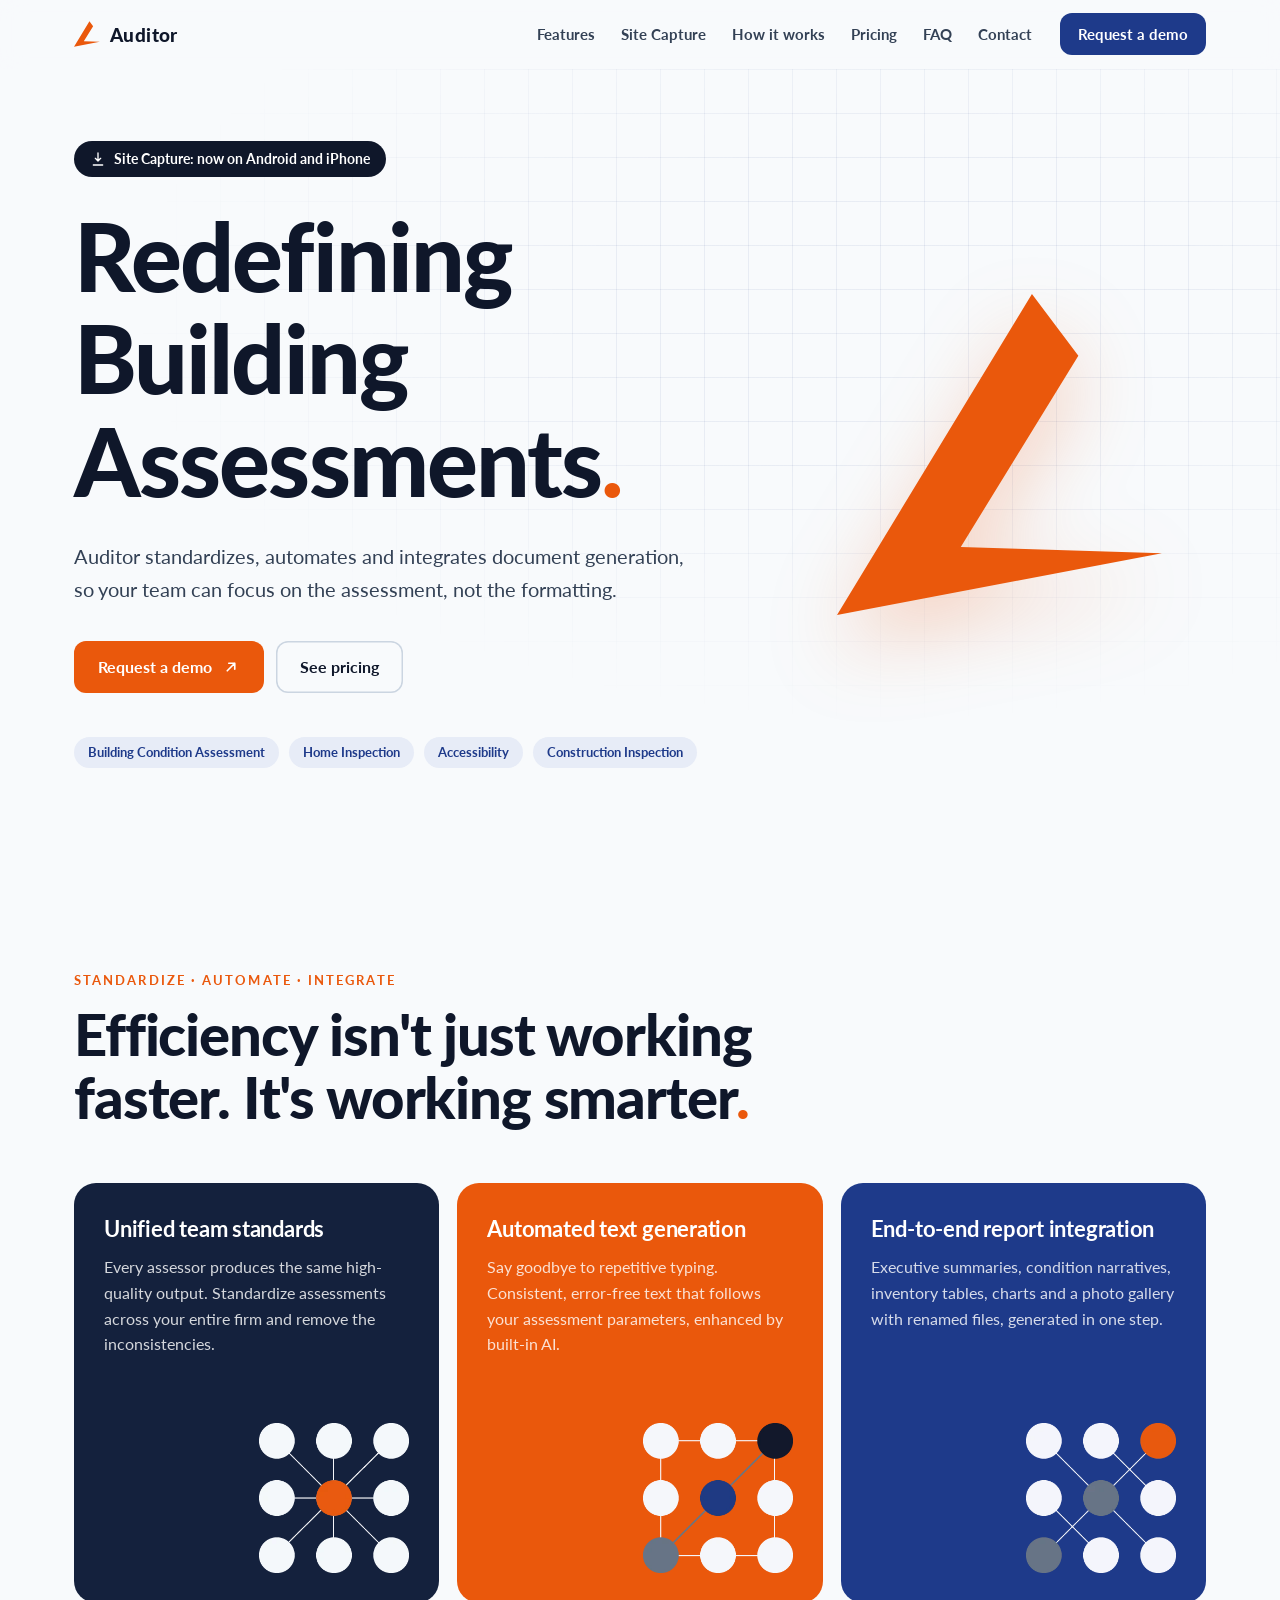
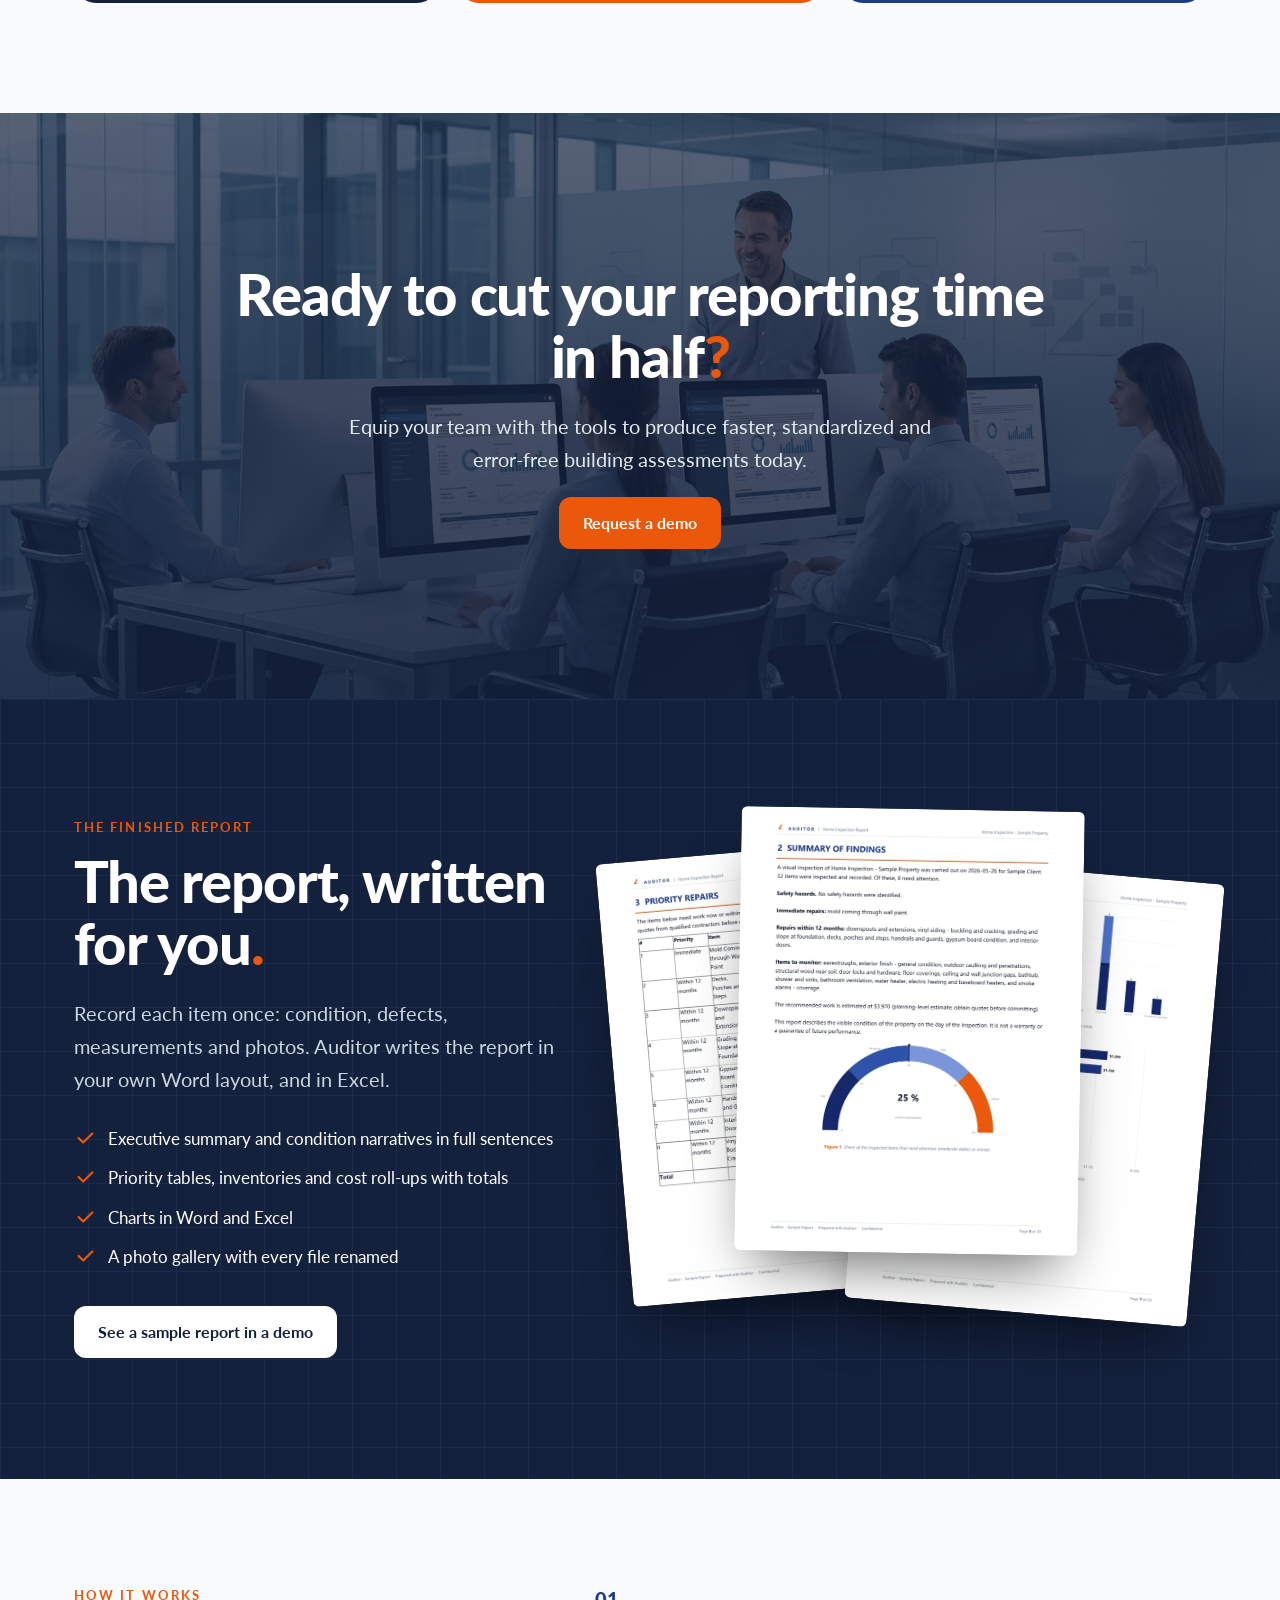
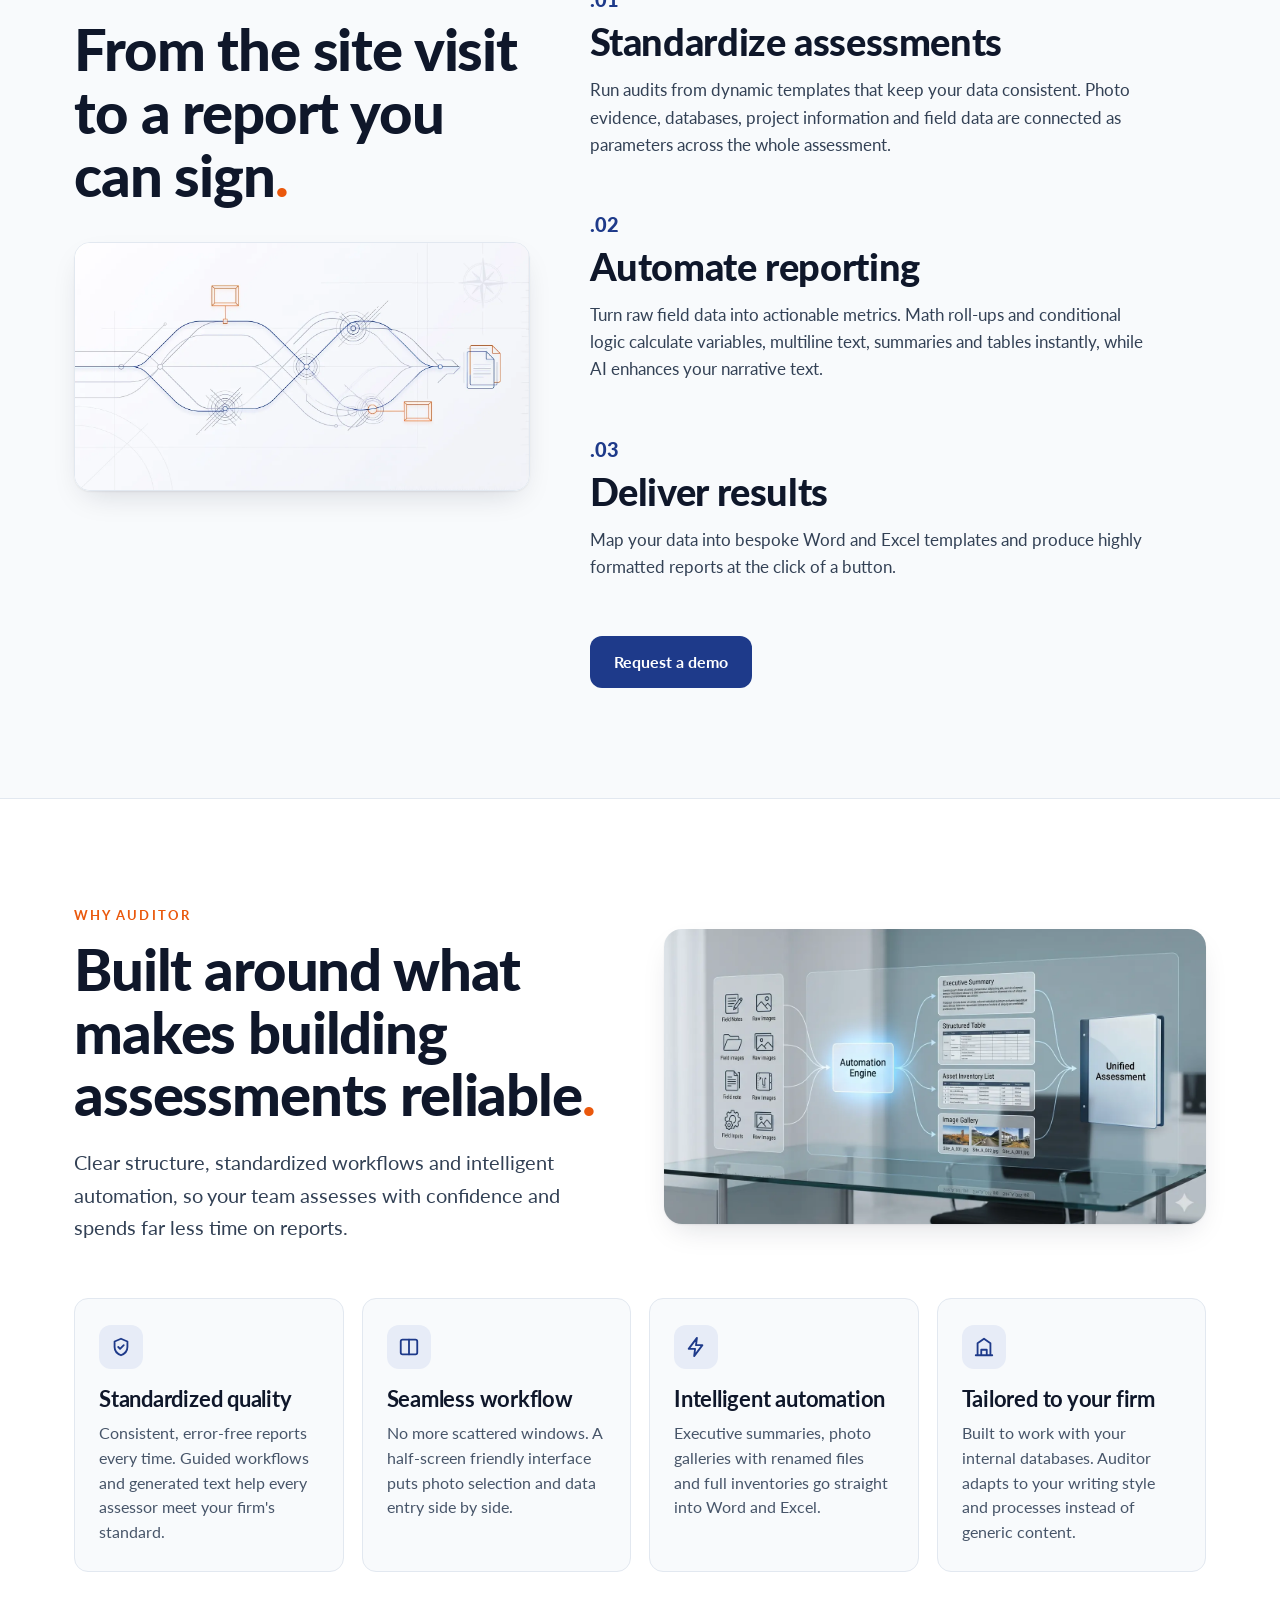
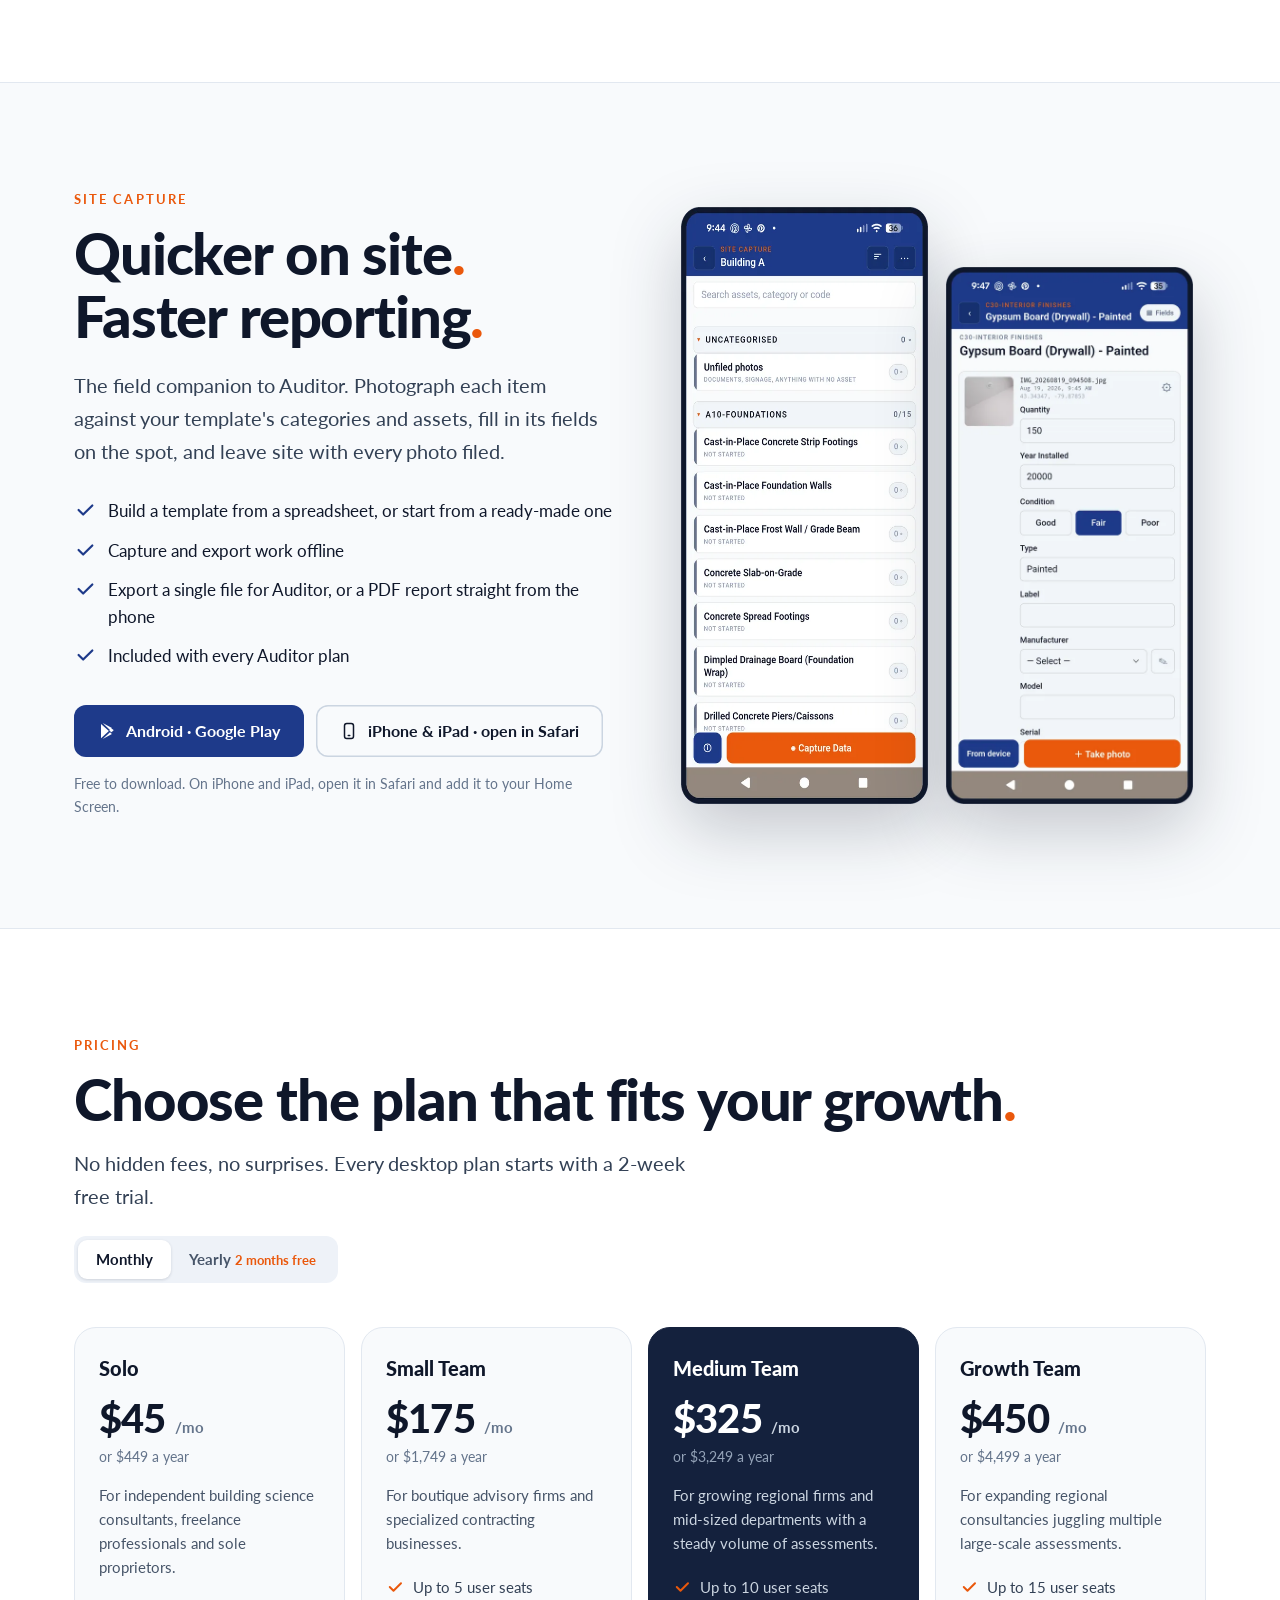
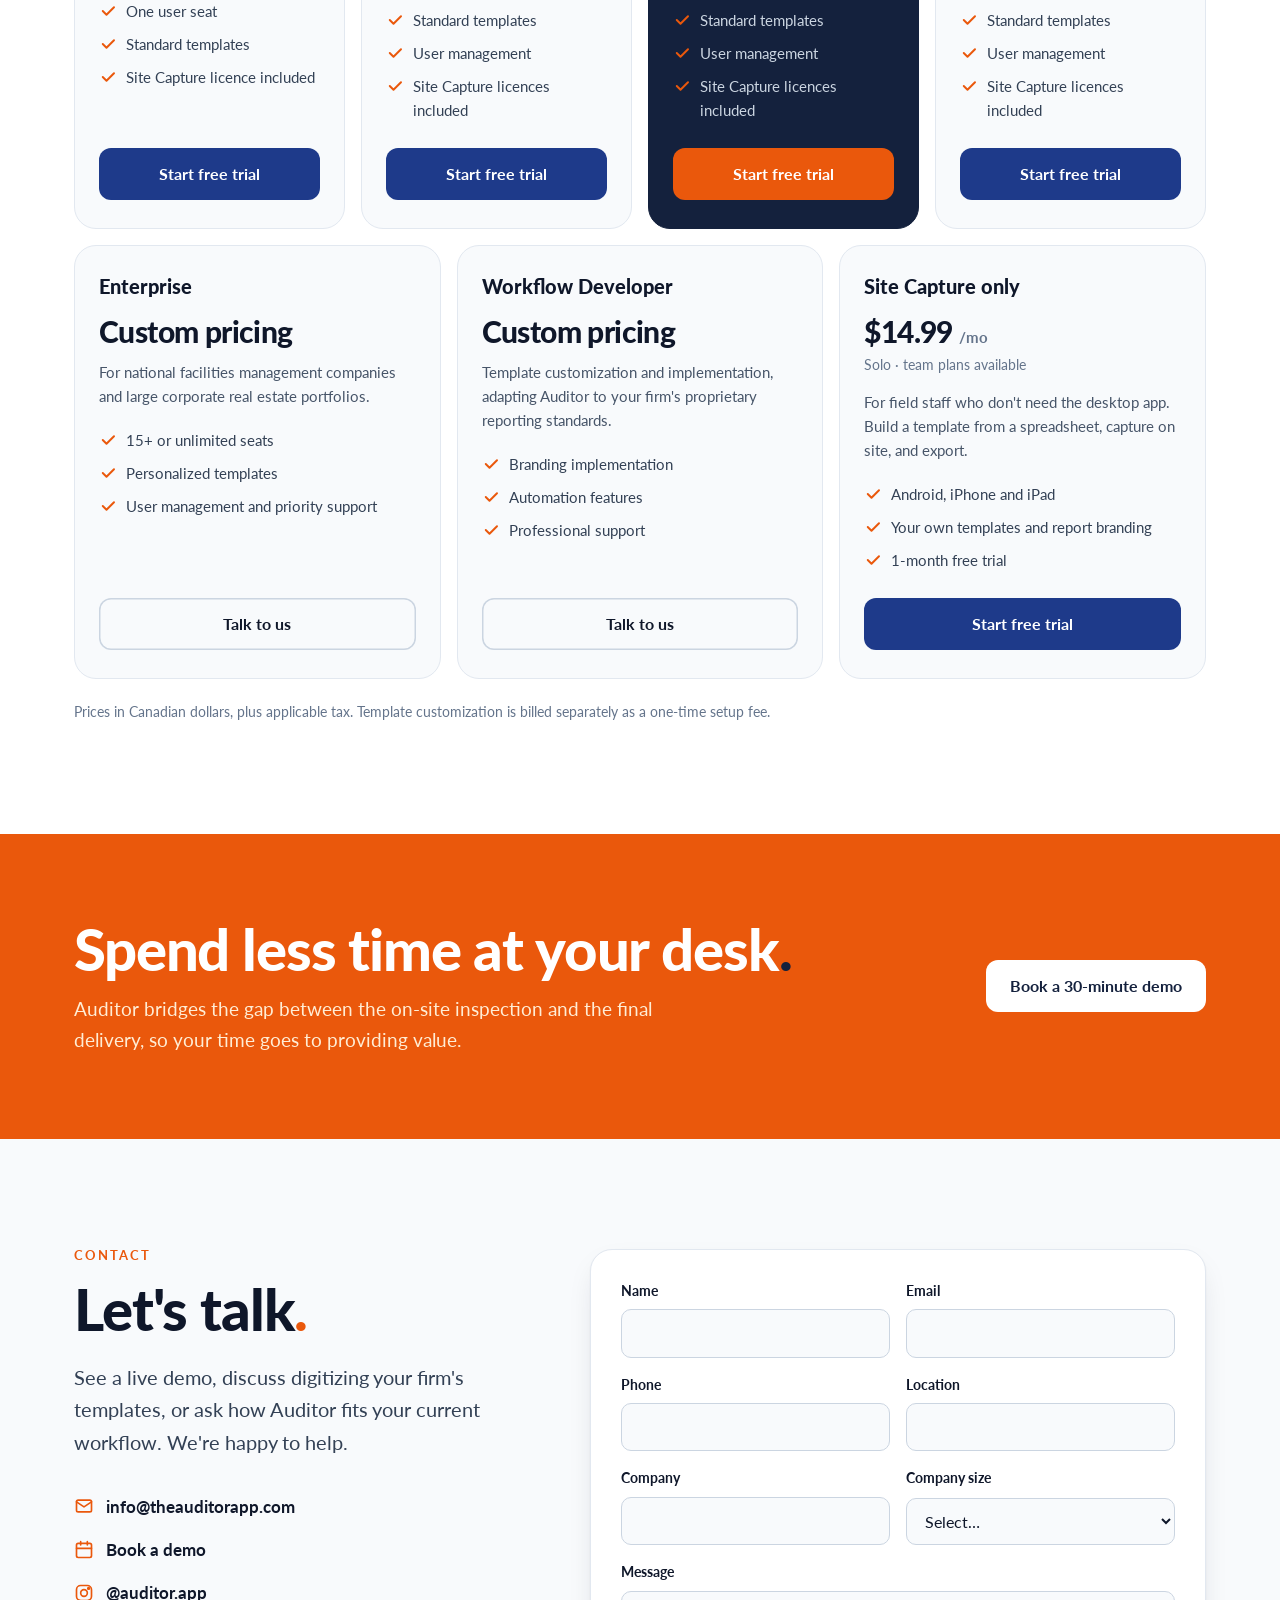
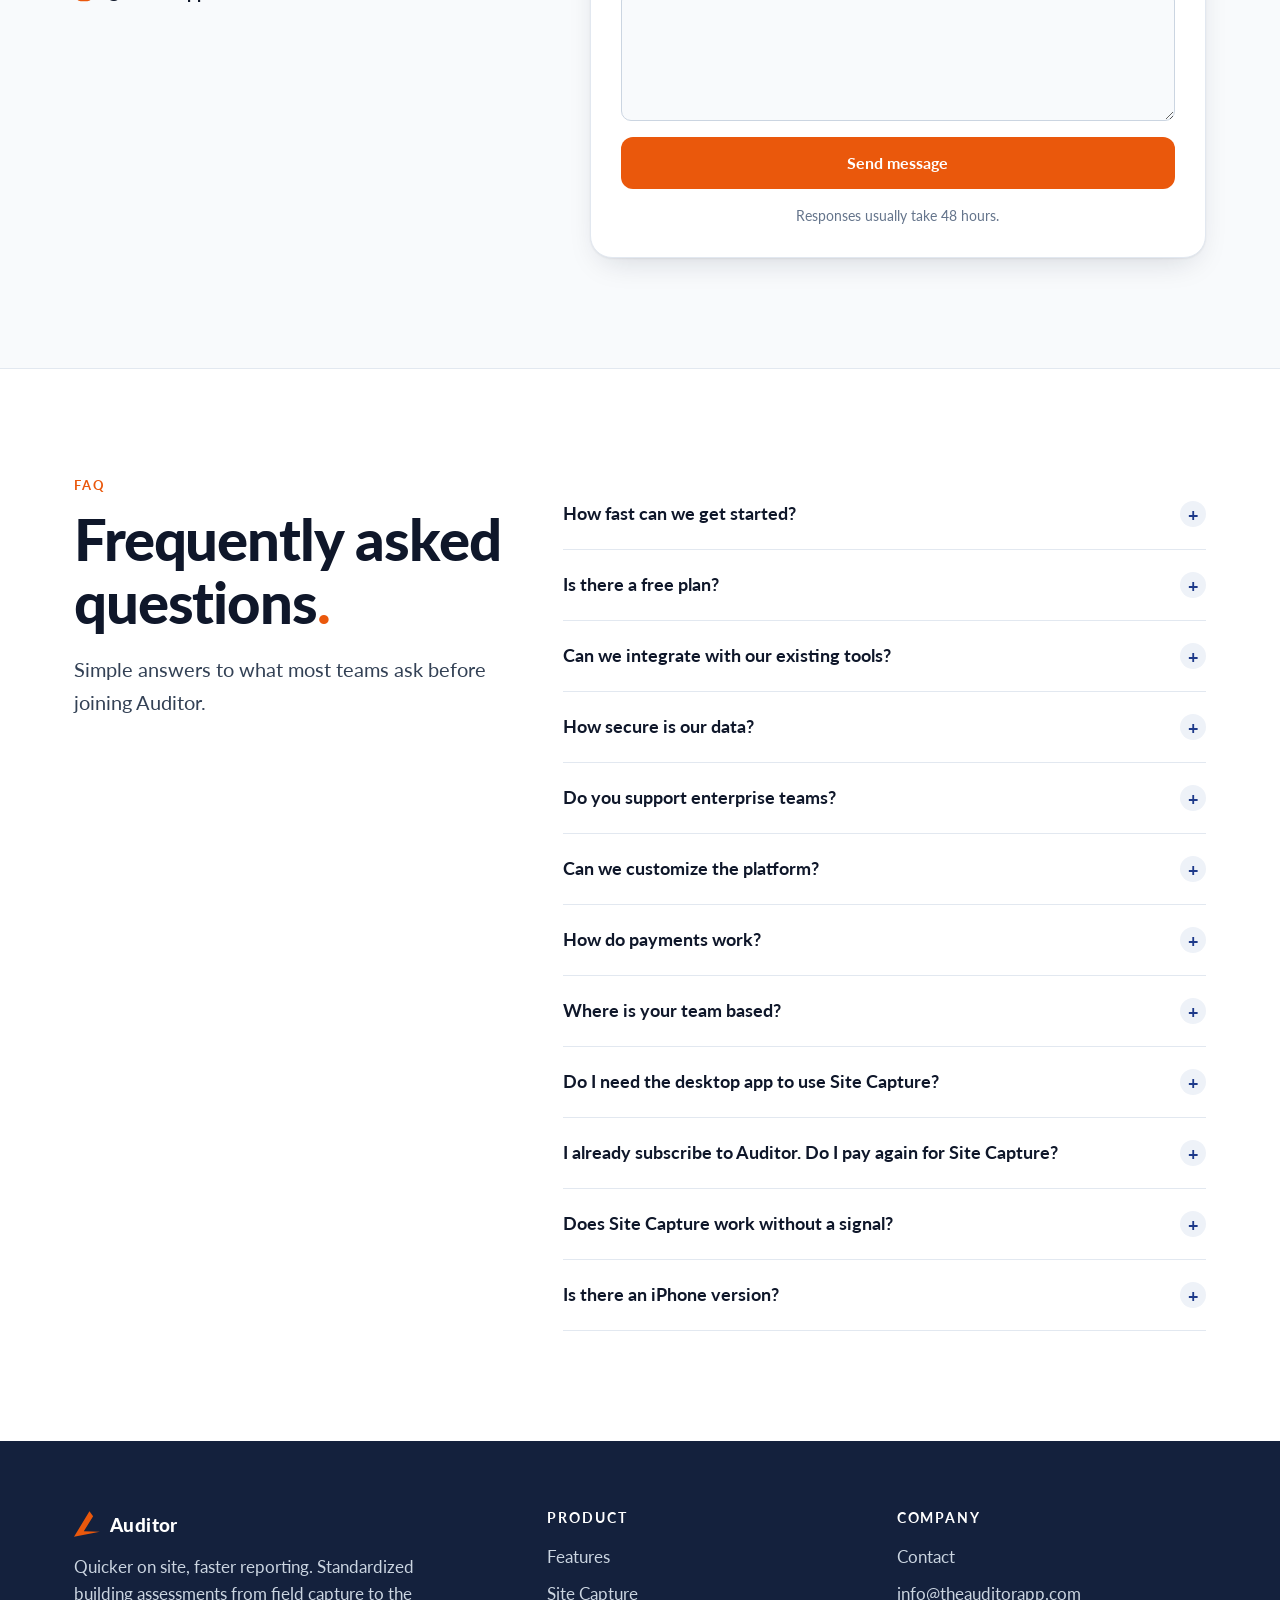
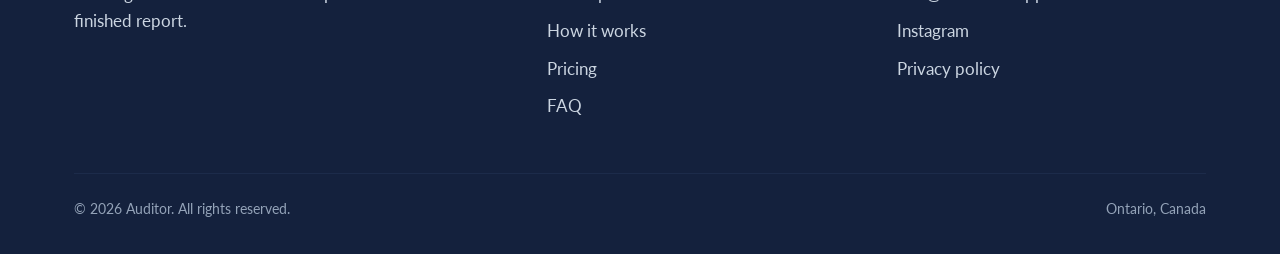
==== commit cc8951b8: "Images from the original site: feature graphics, workflow, office banner, automation engine" ====
--- a/index.html
+++ b/index.html
@@ -1,412 +1,411 @@
-<!doctype html>
-<html lang="en">
-<head>
-<meta charset="utf-8">
-<meta name="viewport" content="width=device-width, initial-scale=1">
-<title>Auditor · Redefining Building Assessments</title>
-<meta name="description" content="Auditor standardizes, automates and integrates building assessment reporting. Capture on site with Site Capture, then produce finished Word and Excel reports in a click.">
-<link rel="canonical" href="https://theauditorapp.com/">
-<meta name="theme-color" content="#14213D">
-<meta property="og:type" content="website">
-<meta property="og:url" content="https://theauditorapp.com/">
-<meta property="og:title" content="Auditor · Redefining Building Assessments">
-<meta property="og:description" content="Quicker on site, faster reporting. Standardized building assessments, from field capture to a finished report.">
-<meta property="og:image" content="https://theauditorapp.com/assets/og.png">
-<meta name="twitter:card" content="summary_large_image">
-<link rel="icon" href="assets/logo.svg" type="image/svg+xml">
-<link rel="apple-touch-icon" href="assets/apple-touch-icon.png">
-<link rel="preload" href="assets/fonts/lato-black.woff" as="font" type="font/woff" crossorigin>
-<link rel="stylesheet" href="assets/site.css">
-<script>document.documentElement.classList.add('js')</script>
-</head>
-<body>
-
-<!-- ===================== HEADER ===================== -->
-<header class="top" id="top">
-  <div class="wrap">
-    <a class="brand" href="#hero" aria-label="Auditor home"><img src="assets/logo.svg" alt="">Auditor</a>
-    <nav class="nav" aria-label="Main">
-      <a href="#features">Features</a>
-      <a href="#site-capture">Site Capture</a>
-      <a href="#how">How it works</a>
-      <a href="#pricing">Pricing</a>
-      <a href="#faq">FAQ</a>
-      <a href="#contact">Contact</a>
-    </nav>
-    <a class="btn btn-blue btn-cta" href="https://calendly.com/info-auditorapp/auditor-demo" target="_blank" rel="noopener">Request a demo</a>
-    <button class="menu-btn" aria-label="Open menu" aria-expanded="false">
-      <svg viewBox="0 0 24 24" fill="none" stroke="currentColor" stroke-width="2" stroke-linecap="round"><path d="M4 7h16M4 12h16M4 17h16"/></svg>
-    </button>
-  </div>
-</header>
-
-<main>
-<!-- ===================== HERO ===================== -->
-<section class="hero" id="hero">
-  <div class="wrap">
-    <div>
-      <a class="pill" href="#site-capture">
-        <svg viewBox="0 0 24 24" fill="none" stroke="currentColor" stroke-width="2" stroke-linecap="round" stroke-linejoin="round"><path d="M12 3v12m0 0l-4-4m4 4l4-4M5 21h14"/></svg>
-        Site Capture: now on Android and iPhone
-      </a>
-      <h1>Redefining Building Assessments<span class="dot">.</span></h1>
-      <p class="lead">Auditor standardizes, automates and integrates document generation, so your team can focus on the assessment, not the formatting.</p>
-      <div class="ctas">
-        <a class="btn btn-primary" href="https://calendly.com/info-auditorapp/auditor-demo" target="_blank" rel="noopener">Request a demo
-          <svg viewBox="0 0 24 24" fill="none" stroke="currentColor" stroke-width="2.2" stroke-linecap="round" stroke-linejoin="round"><path d="M7 17L17 7M9 7h8v8"/></svg></a>
-        <a class="btn btn-ghost" href="#pricing">See pricing</a>
-      </div>
-      <div class="hero-tags">
-        <span class="tag">Building Condition Assessment</span><span class="tag">Home Inspection</span>
-        <span class="tag">Accessibility</span><span class="tag">Construction Inspection</span>
-      </div>
-    </div>
-    <div class="hero-mark"><img src="assets/logo.svg" alt="" width="380" height="380"></div>
-  </div>
-</section>
-
-<!-- ===================== FEATURES ===================== -->
-<section id="features">
-  <div class="wrap">
-    <p class="eyebrow reveal">Standardize · Automate · Integrate</p>
-    <h2 class="reveal" style="margin-top:16px;max-width:820px">Efficiency isn't just working faster. It's working smarter<span class="dot">.</span></h2>
-    <div class="cards3">
-      <article class="fcard c1 reveal">
-        <h3>Unified team standards</h3>
-        <p>Every assessor produces the same high-quality output. Standardize assessments across your entire firm and remove the inconsistencies.</p>
-        <div class="art"><svg viewBox="0 0 300 150" fill="none">
-          <g stroke="rgba(255,255,255,.35)" stroke-width="2"><path d="M60 30h180M60 75h180M60 120h180M60 30v90M150 30v90M240 30v90"/></g>
-          <g fill="#fff"><circle cx="60" cy="30" r="11"/><circle cx="150" cy="30" r="11"/><circle cx="240" cy="30" r="11"/>
-          <circle cx="60" cy="75" r="11"/><circle cx="240" cy="75" r="11"/><circle cx="60" cy="120" r="11"/><circle cx="150" cy="120" r="11"/><circle cx="240" cy="120" r="11"/></g>
-          <circle cx="150" cy="75" r="14" fill="#EA580C"/></svg></div>
-      </article>
-      <article class="fcard c2 reveal">
-        <h3>Automated text generation</h3>
-        <p>Say goodbye to repetitive typing. Consistent, error-free text that follows your assessment parameters, enhanced by built-in AI.</p>
-        <div class="art"><svg viewBox="0 0 300 150" fill="none" stroke-linecap="round">
-          <g stroke="#fff" stroke-width="10"><path d="M20 22h170"/><path d="M20 52h240"/><path d="M20 82h210"/><path d="M20 112h120" stroke="rgba(255,255,255,.45)"/></g>
-          <rect x="150" y="100" width="4" height="24" fill="#fff"/></svg></div>
-      </article>
-      <article class="fcard c3 reveal">
-        <h3>End-to-end report integration</h3>
-        <p>Executive summaries, condition narratives, inventory tables, charts and a photo gallery with renamed files, generated in one step.</p>
-        <div class="art"><svg viewBox="0 0 300 150" fill="none" stroke-linejoin="round">
-          <g stroke="rgba(255,255,255,.4)" stroke-width="2" stroke-dasharray="5 6"><path d="M78 75h52M188 75h40"/></g>
-          <rect x="20" y="40" width="58" height="70" rx="8" stroke="#fff" stroke-width="3"/>
-          <path d="M33 60h32M33 75h32M33 90h20" stroke="#fff" stroke-width="3" stroke-linecap="round"/>
-          <circle cx="159" cy="75" r="29" fill="#EA580C"/><path d="M147 75l8 8 16-16" stroke="#fff" stroke-width="4" stroke-linecap="round"/>
-          <rect x="228" y="30" width="56" height="90" rx="6" fill="#fff"/>
-          <path d="M238 46h36M238 58h28" stroke="#1E3A8A" stroke-width="4" stroke-linecap="round"/>
-          <rect x="238" y="70" width="8" height="38" fill="#1E3A8A"/><rect x="251" y="84" width="8" height="24" fill="#EA580C"/><rect x="264" y="76" width="8" height="32" fill="#64748B"/></svg></div>
-      </article>
-    </div>
-  </div>
-</section>
-
-<!-- ===================== THE DELIVERABLE ===================== -->
-<section class="deliver" id="report">
-  <div class="wrap">
-    <div class="reveal">
-      <p class="eyebrow">The finished report</p>
-      <h2 style="margin-top:16px">Ready to cut your reporting time in half<span class="dot">?</span></h2>
-      <p class="lead" style="margin-top:22px">Record each item once: condition, defects, measurements and photos. Auditor writes the report in your own Word layout, and in Excel.</p>
-      <ul class="checklist">
-        <li><svg viewBox="0 0 24 24" fill="none" stroke="currentColor" stroke-width="2.4" stroke-linecap="round" stroke-linejoin="round"><path d="M5 12l5 5L20 7"/></svg>Executive summary and condition narratives in full sentences</li>
-        <li><svg viewBox="0 0 24 24" fill="none" stroke="currentColor" stroke-width="2.4" stroke-linecap="round" stroke-linejoin="round"><path d="M5 12l5 5L20 7"/></svg>Priority tables, inventories and cost roll-ups with totals</li>
-        <li><svg viewBox="0 0 24 24" fill="none" stroke="currentColor" stroke-width="2.4" stroke-linecap="round" stroke-linejoin="round"><path d="M5 12l5 5L20 7"/></svg>Charts in Word and Excel</li>
-        <li><svg viewBox="0 0 24 24" fill="none" stroke="currentColor" stroke-width="2.4" stroke-linecap="round" stroke-linejoin="round"><path d="M5 12l5 5L20 7"/></svg>A photo gallery with every file renamed</li>
-      </ul>
-      <a class="btn btn-light" href="https://calendly.com/info-auditorapp/auditor-demo" target="_blank" rel="noopener">See a sample report in a demo</a>
-    </div>
-    <div class="pages reveal" aria-label="Pages from a sample Auditor report">
-      <img src="assets/img/report-priority.webp" alt="Sample report page: priority repairs table" width="760" height="983" loading="lazy">
-      <img src="assets/img/report-summary.webp" alt="Sample report page: summary of findings with a gauge chart" width="760" height="983" loading="lazy">
-      <img src="assets/img/report-charts.webp" alt="Sample report page: defect severity and cost charts by area" width="760" height="983" loading="lazy">
-    </div>
-  </div>
-</section>
-
-<!-- ===================== HOW IT WORKS ===================== -->
-<section class="how" id="how">
-  <div class="wrap">
-    <div class="fan">
-      <p class="eyebrow">How it works</p>
-      <h2 style="margin-top:16px">From the site visit to a report you can sign<span class="dot">.</span></h2>
-      <svg viewBox="0 0 420 300" fill="none" stroke="#EA580C" stroke-width="1.6" style="margin-top:40px" aria-hidden="true">
-        <g id="fan"></g>
-        <circle cx="16" cy="150" r="7" fill="#EA580C" stroke="none"/>
-      </svg>
-    </div>
-    <div class="steps">
-      <div class="step reveal"><div class="num">.01</div><h3>Standardize assessments</h3>
-        <p>Run audits from dynamic templates that keep your data consistent. Photo evidence, databases, project information and field data are connected as parameters across the whole assessment.</p></div>
-      <div class="step reveal"><div class="num">.02</div><h3>Automate reporting</h3>
-        <p>Turn raw field data into actionable metrics. Math roll-ups and conditional logic calculate variables, multiline text, summaries and tables instantly, while AI enhances your narrative text.</p></div>
-      <div class="step reveal"><div class="num">.03</div><h3>Deliver results</h3>
-        <p>Map your data into bespoke Word and Excel templates and produce highly formatted reports at the click of a button.</p></div>
-      <div class="reveal"><a class="btn btn-blue" href="https://calendly.com/info-auditorapp/auditor-demo" target="_blank" rel="noopener">Request a demo</a></div>
-    </div>
-  </div>
-</section>
-
-<!-- ===================== WHY ===================== -->
-<section class="why" id="why">
-  <div class="wrap">
-    <p class="eyebrow reveal">Why Auditor</p>
-    <h2 class="reveal" style="margin-top:16px;max-width:860px">Built around what makes building assessments reliable<span class="dot">.</span></h2>
-    <p class="lead reveal" style="margin-top:20px">Clear structure, standardized workflows and intelligent automation, so your team assesses with confidence and spends far less time on reports.</p>
-    <div class="why-grid">
-      <div class="why-item reveal"><div class="ic"><svg viewBox="0 0 24 24" fill="none" stroke="currentColor" stroke-width="2" stroke-linecap="round" stroke-linejoin="round"><path d="M12 3l7 3v6c0 4.5-3 7.5-7 9-4-1.5-7-4.5-7-9V6l7-3z"/><path d="M9 12l2 2 4-4"/></svg></div>
-        <h3>Standardized quality</h3><p>Consistent, error-free reports every time. Guided workflows and generated text help every assessor meet your firm's standard.</p></div>
-      <div class="why-item reveal"><div class="ic"><svg viewBox="0 0 24 24" fill="none" stroke="currentColor" stroke-width="2" stroke-linecap="round" stroke-linejoin="round"><rect x="3" y="4" width="18" height="16" rx="2"/><path d="M12 4v16"/></svg></div>
-        <h3>Seamless workflow</h3><p>No more scattered windows. A half-screen friendly interface puts photo selection and data entry side by side.</p></div>
-      <div class="why-item reveal"><div class="ic"><svg viewBox="0 0 24 24" fill="none" stroke="currentColor" stroke-width="2" stroke-linecap="round" stroke-linejoin="round"><path d="M13 2L4 14h7l-1 8 9-12h-7l1-8z"/></svg></div>
-        <h3>Intelligent automation</h3><p>Executive summaries, photo galleries with renamed files and full inventories go straight into Word and Excel.</p></div>
-      <div class="why-item reveal"><div class="ic"><svg viewBox="0 0 24 24" fill="none" stroke="currentColor" stroke-width="2" stroke-linecap="round" stroke-linejoin="round"><path d="M3 21h18M5 21V8l7-5 7 5v13M9 21v-6h6v6"/></svg></div>
-        <h3>Tailored to your firm</h3><p>Built to work with your internal databases. Auditor adapts to your writing style and processes instead of generic content.</p></div>
-    </div>
-  </div>
-</section>
-
-<!-- ===================== SITE CAPTURE ===================== -->
-<section class="sc" id="site-capture">
-  <div class="wrap">
-    <div class="reveal">
-      <p class="eyebrow">Site Capture</p>
-      <h2 style="margin-top:16px">Quicker on site<span class="dot">.</span> Faster reporting<span class="dot">.</span></h2>
-      <p class="lead" style="margin-top:22px">The field companion to Auditor. Photograph each item against your template's categories and assets, fill in its fields on the spot, and leave site with every photo filed.</p>
-      <ul class="checklist">
-        <li><svg viewBox="0 0 24 24" fill="none" stroke="currentColor" stroke-width="2.4" stroke-linecap="round" stroke-linejoin="round"><path d="M5 12l5 5L20 7"/></svg>Build a template from a spreadsheet, or start from a ready-made one</li>
-        <li><svg viewBox="0 0 24 24" fill="none" stroke="currentColor" stroke-width="2.4" stroke-linecap="round" stroke-linejoin="round"><path d="M5 12l5 5L20 7"/></svg>Capture and export work offline</li>
-        <li><svg viewBox="0 0 24 24" fill="none" stroke="currentColor" stroke-width="2.4" stroke-linecap="round" stroke-linejoin="round"><path d="M5 12l5 5L20 7"/></svg>Export a single file for Auditor, or a PDF report straight from the phone</li>
-        <li><svg viewBox="0 0 24 24" fill="none" stroke="currentColor" stroke-width="2.4" stroke-linecap="round" stroke-linejoin="round"><path d="M5 12l5 5L20 7"/></svg>Included with every Auditor plan</li>
-      </ul>
-      <div class="platforms">
-        <a class="btn btn-ink btn-blue" href="https://play.google.com/store/apps/details?id=com.auditor.sitecapture" target="_blank" rel="noopener">
-          <svg viewBox="0 0 24 24" fill="currentColor"><path d="M4 2.5v19l10.5-9.5L4 2.5zm12 8l2.6-2.4L6.3 1.3l9.7 9.2zm0 3l-9.7 9.2 12.3-6.8L16 13.5zm4-3.6l-2.4-1.4-2.6 2.5 2.6 2.5 2.4-1.4c.8-.5.8-1.7 0-2.2z"/></svg>
-          Android · Google Play</a>
-        <a class="btn btn-ghost" href="https://sitecapture.theauditorapp.com/" target="_blank" rel="noopener">
-          <svg viewBox="0 0 24 24" fill="none" stroke="currentColor" stroke-width="2" stroke-linecap="round" stroke-linejoin="round"><rect x="6" y="2" width="12" height="20" rx="3"/><path d="M11 18h2"/></svg>
-          iPhone &amp; iPad · open in Safari</a>
-      </div>
-      <p class="small-note">Free to download. On iPhone and iPad, open it in Safari and add it to your Home Screen.</p>
-    </div>
-    <div class="phones reveal">
-      <img src="assets/img/asset-list.webp" alt="Site Capture: assets grouped by category" width="520" height="1128" loading="lazy">
-      <img src="assets/img/photo-fields.webp" alt="Site Capture: a photo with its data fields" width="520" height="1128" loading="lazy">
-    </div>
-  </div>
-</section>
-
-<!-- ===================== PRICING ===================== -->
-<section class="pricing" id="pricing">
-  <div class="wrap">
-    <div class="price-head">
-      <div>
-        <p class="eyebrow">Pricing</p>
-        <h2 style="margin-top:16px">Choose the plan that fits your growth<span class="dot">.</span></h2>
-        <p class="lead" style="margin-top:16px">No hidden fees, no surprises. Every desktop plan starts with a 2-week free trial.</p>
-      </div>
-      <div class="toggle" role="group" aria-label="Billing period">
-        <button type="button" class="on" data-period="mo">Monthly</button>
-        <button type="button" data-period="yr">Yearly <span class="save">2 months free</span></button>
-      </div>
-    </div>
-
-    <div class="plans">
-      <div class="plan reveal">
-        <div class="name">Solo</div>
-        <div class="price" data-mo="$45" data-yr="$449"><span class="amt">$45</span> <small class="per">/mo</small></div>
-        <div class="alt" data-mo="or $449 a year" data-yr="about $37 a month">or $449 a year</div>
-        <p class="desc">For independent building science consultants, freelance professionals and sole proprietors.</p>
-        <ul>
-          <li class="feat"><svg viewBox="0 0 24 24" fill="none" stroke="currentColor" stroke-width="2.6" stroke-linecap="round" stroke-linejoin="round"><path d="M5 12l5 5L20 7"/></svg>One user seat</li>
-          <li class="feat"><svg viewBox="0 0 24 24" fill="none" stroke="currentColor" stroke-width="2.6" stroke-linecap="round" stroke-linejoin="round"><path d="M5 12l5 5L20 7"/></svg>Standard templates</li>
-          <li class="feat"><svg viewBox="0 0 24 24" fill="none" stroke="currentColor" stroke-width="2.6" stroke-linecap="round" stroke-linejoin="round"><path d="M5 12l5 5L20 7"/></svg>Site Capture licence included</li>
-        </ul>
-        <a class="btn btn-blue" href="https://buy.polar.sh/polar_cl_JbKtZjSbwEdXYIhVCVM1MZjR4mJwmCiYzlI8T2CGmx0" target="_blank" rel="noopener">Start free trial</a>
-      </div>
-      <div class="plan reveal">
-        <div class="name">Small Team</div>
-        <div class="price" data-mo="$175" data-yr="$1,749"><span class="amt">$175</span> <small class="per">/mo</small></div>
-        <div class="alt" data-mo="or $1,749 a year" data-yr="about $146 a month">or $1,749 a year</div>
-        <p class="desc">For boutique advisory firms and specialized contracting businesses.</p>
-        <ul>
-          <li class="feat"><svg viewBox="0 0 24 24" fill="none" stroke="currentColor" stroke-width="2.6" stroke-linecap="round" stroke-linejoin="round"><path d="M5 12l5 5L20 7"/></svg>Up to 5 user seats</li>
-          <li class="feat"><svg viewBox="0 0 24 24" fill="none" stroke="currentColor" stroke-width="2.6" stroke-linecap="round" stroke-linejoin="round"><path d="M5 12l5 5L20 7"/></svg>Standard templates</li>
-          <li class="feat"><svg viewBox="0 0 24 24" fill="none" stroke="currentColor" stroke-width="2.6" stroke-linecap="round" stroke-linejoin="round"><path d="M5 12l5 5L20 7"/></svg>User management</li>
-          <li class="feat"><svg viewBox="0 0 24 24" fill="none" stroke="currentColor" stroke-width="2.6" stroke-linecap="round" stroke-linejoin="round"><path d="M5 12l5 5L20 7"/></svg>Site Capture licences included</li>
-        </ul>
-        <a class="btn btn-blue" href="https://buy.polar.sh/polar_cl_E2WxOHshm1D4HP0MMXBcdv28IlHByxonjCTG31pAnPd" target="_blank" rel="noopener">Start free trial</a>
-      </div>
-      <div class="plan feature reveal">
-        <div class="name">Medium Team</div>
-        <div class="price" data-mo="$325" data-yr="$3,249"><span class="amt">$325</span> <small class="per">/mo</small></div>
-        <div class="alt" data-mo="or $3,249 a year" data-yr="about $271 a month">or $3,249 a year</div>
-        <p class="desc">For growing regional firms and mid-sized departments with a steady volume of assessments.</p>
-        <ul>
-          <li class="feat"><svg viewBox="0 0 24 24" fill="none" stroke="currentColor" stroke-width="2.6" stroke-linecap="round" stroke-linejoin="round"><path d="M5 12l5 5L20 7"/></svg>Up to 10 user seats</li>
-          <li class="feat"><svg viewBox="0 0 24 24" fill="none" stroke="currentColor" stroke-width="2.6" stroke-linecap="round" stroke-linejoin="round"><path d="M5 12l5 5L20 7"/></svg>Standard templates</li>
-          <li class="feat"><svg viewBox="0 0 24 24" fill="none" stroke="currentColor" stroke-width="2.6" stroke-linecap="round" stroke-linejoin="round"><path d="M5 12l5 5L20 7"/></svg>User management</li>
-          <li class="feat"><svg viewBox="0 0 24 24" fill="none" stroke="currentColor" stroke-width="2.6" stroke-linecap="round" stroke-linejoin="round"><path d="M5 12l5 5L20 7"/></svg>Site Capture licences included</li>
-        </ul>
-        <a class="btn btn-primary" href="https://buy.polar.sh/polar_cl_E2WxOHshm1D4HP0MMXBcdv28IlHByxonjCTG31pAnPd" target="_blank" rel="noopener">Start free trial</a>
-      </div>
-      <div class="plan reveal">
-        <div class="name">Growth Team</div>
-        <div class="price" data-mo="$450" data-yr="$4,499"><span class="amt">$450</span> <small class="per">/mo</small></div>
-        <div class="alt" data-mo="or $4,499 a year" data-yr="about $375 a month">or $4,499 a year</div>
-        <p class="desc">For expanding regional consultancies juggling multiple large-scale assessments.</p>
-        <ul>
-          <li class="feat"><svg viewBox="0 0 24 24" fill="none" stroke="currentColor" stroke-width="2.6" stroke-linecap="round" stroke-linejoin="round"><path d="M5 12l5 5L20 7"/></svg>Up to 15 user seats</li>
-          <li class="feat"><svg viewBox="0 0 24 24" fill="none" stroke="currentColor" stroke-width="2.6" stroke-linecap="round" stroke-linejoin="round"><path d="M5 12l5 5L20 7"/></svg>Standard templates</li>
-          <li class="feat"><svg viewBox="0 0 24 24" fill="none" stroke="currentColor" stroke-width="2.6" stroke-linecap="round" stroke-linejoin="round"><path d="M5 12l5 5L20 7"/></svg>User management</li>
-          <li class="feat"><svg viewBox="0 0 24 24" fill="none" stroke="currentColor" stroke-width="2.6" stroke-linecap="round" stroke-linejoin="round"><path d="M5 12l5 5L20 7"/></svg>Site Capture licences included</li>
-        </ul>
-        <a class="btn btn-blue" href="https://buy.polar.sh/polar_cl_E2WxOHshm1D4HP0MMXBcdv28IlHByxonjCTG31pAnPd" target="_blank" rel="noopener">Start free trial</a>
-      </div>
-    </div>
-
-    <div class="plans-2">
-      <div class="plan wide reveal">
-        <div class="name">Enterprise</div>
-        <div class="price">Custom pricing</div>
-        <p class="desc">For national facilities management companies and large corporate real estate portfolios.</p>
-        <ul>
-          <li class="feat"><svg viewBox="0 0 24 24" fill="none" stroke="currentColor" stroke-width="2.6" stroke-linecap="round" stroke-linejoin="round"><path d="M5 12l5 5L20 7"/></svg>15+ or unlimited seats</li>
-          <li class="feat"><svg viewBox="0 0 24 24" fill="none" stroke="currentColor" stroke-width="2.6" stroke-linecap="round" stroke-linejoin="round"><path d="M5 12l5 5L20 7"/></svg>Personalized templates</li>
-          <li class="feat"><svg viewBox="0 0 24 24" fill="none" stroke="currentColor" stroke-width="2.6" stroke-linecap="round" stroke-linejoin="round"><path d="M5 12l5 5L20 7"/></svg>User management and priority support</li>
-        </ul>
-        <a class="btn btn-ghost" href="#contact">Talk to us</a>
-      </div>
-      <div class="plan wide reveal">
-        <div class="name">Workflow Developer</div>
-        <div class="price">Custom pricing</div>
-        <p class="desc">Template customization and implementation, adapting Auditor to your firm's proprietary reporting standards.</p>
-        <ul>
-          <li class="feat"><svg viewBox="0 0 24 24" fill="none" stroke="currentColor" stroke-width="2.6" stroke-linecap="round" stroke-linejoin="round"><path d="M5 12l5 5L20 7"/></svg>Branding implementation</li>
-          <li class="feat"><svg viewBox="0 0 24 24" fill="none" stroke="currentColor" stroke-width="2.6" stroke-linecap="round" stroke-linejoin="round"><path d="M5 12l5 5L20 7"/></svg>Automation features</li>
-          <li class="feat"><svg viewBox="0 0 24 24" fill="none" stroke="currentColor" stroke-width="2.6" stroke-linecap="round" stroke-linejoin="round"><path d="M5 12l5 5L20 7"/></svg>Professional support</li>
-        </ul>
-        <a class="btn btn-ghost" href="#contact">Talk to us</a>
-      </div>
-      <div class="plan wide reveal">
-        <div class="name">Site Capture only</div>
-        <div class="price" data-mo="$14.99" data-yr="$149.99"><span class="amt">$14.99</span> <small class="per">/mo</small></div>
-        <div class="alt" data-mo="Solo · team plans available" data-yr="Solo · team plans available">Solo · team plans available</div>
-        <p class="desc">For field staff who don't need the desktop app. Build a template from a spreadsheet, capture on site, and export.</p>
-        <ul>
-          <li class="feat"><svg viewBox="0 0 24 24" fill="none" stroke="currentColor" stroke-width="2.6" stroke-linecap="round" stroke-linejoin="round"><path d="M5 12l5 5L20 7"/></svg>Android, iPhone and iPad</li>
-          <li class="feat"><svg viewBox="0 0 24 24" fill="none" stroke="currentColor" stroke-width="2.6" stroke-linecap="round" stroke-linejoin="round"><path d="M5 12l5 5L20 7"/></svg>Your own templates and report branding</li>
-          <li class="feat"><svg viewBox="0 0 24 24" fill="none" stroke="currentColor" stroke-width="2.6" stroke-linecap="round" stroke-linejoin="round"><path d="M5 12l5 5L20 7"/></svg>1-month free trial</li>
-        </ul>
-        <a class="btn btn-blue" href="https://buy.polar.sh/polar_cl_Sl9wI0p3I4CQdBHfrKgtfkNXvUAzQWOetJlum3UaJC2" target="_blank" rel="noopener">Start free trial</a>
-      </div>
-    </div>
-    <p class="price-note">Prices in Canadian dollars, plus applicable tax. Template customization is billed separately as a one-time setup fee.</p>
-  </div>
-</section>
-
-<!-- ===================== CTA BAND ===================== -->
-<section class="band">
-  <div class="wrap">
-    <div>
-      <h2>Spend less time at your desk<span style="color:#14213D">.</span></h2>
-      <p>Auditor bridges the gap between the on-site inspection and the final delivery, so your time goes to providing value.</p>
-    </div>
-    <a class="btn btn-light" href="https://calendly.com/info-auditorapp/auditor-demo" target="_blank" rel="noopener">Book a 30-minute demo</a>
-  </div>
-</section>
-
-<!-- ===================== CONTACT ===================== -->
-<section class="contact" id="contact">
-  <div class="wrap">
-    <div class="reveal">
-      <p class="eyebrow">Contact</p>
-      <h2 style="margin-top:16px">Let's talk<span class="dot">.</span></h2>
-      <p class="lead" style="margin-top:20px">See a live demo, discuss digitizing your firm's templates, or ask how Auditor fits your current workflow. We're happy to help.</p>
-      <div class="contact-meta">
-        <a href="mailto:info@theauditorapp.com"><svg viewBox="0 0 24 24" fill="none" stroke="currentColor" stroke-width="2" stroke-linecap="round" stroke-linejoin="round"><rect x="3" y="5" width="18" height="14" rx="2"/><path d="M3 7l9 6 9-6"/></svg>info@theauditorapp.com</a>
-        <a href="https://calendly.com/info-auditorapp/auditor-demo" target="_blank" rel="noopener"><svg viewBox="0 0 24 24" fill="none" stroke="currentColor" stroke-width="2" stroke-linecap="round" stroke-linejoin="round"><rect x="3" y="4" width="18" height="17" rx="2"/><path d="M8 2v4M16 2v4M3 10h18"/></svg>Book a demo</a>
-        <a href="https://www.instagram.com/auditor.app" target="_blank" rel="noopener"><svg viewBox="0 0 24 24" fill="none" stroke="currentColor" stroke-width="2"><rect x="3" y="3" width="18" height="18" rx="5"/><circle cx="12" cy="12" r="4"/><circle cx="17.5" cy="6.5" r="1" fill="currentColor"/></svg>@auditor.app</a>
-      </div>
-    </div>
-    <form id="contact-form" class="reveal" novalidate>
-      <div class="field"><label for="f-name">Name</label><input id="f-name" name="name" autocomplete="name" required></div>
-      <div class="field"><label for="f-email">Email</label><input id="f-email" name="email" type="email" autocomplete="email" required></div>
-      <div class="field"><label for="f-phone">Phone</label><input id="f-phone" name="phone" type="tel" autocomplete="tel"></div>
-      <div class="field"><label for="f-loc">Location</label><input id="f-loc" name="location" autocomplete="address-level2"></div>
-      <div class="field"><label for="f-co">Company</label><input id="f-co" name="company" autocomplete="organization"></div>
-      <div class="field"><label for="f-size">Company size</label>
-        <select id="f-size" name="size"><option value="">Select…</option><option>1-5</option><option>6-15</option><option>15+</option></select></div>
-      <div class="field full"><label for="f-msg">Message</label><textarea id="f-msg" name="message" required></textarea></div>
-      <button class="btn btn-primary" type="submit">Send message</button>
-      <p class="form-note" id="form-note">Responses usually take 48 hours.</p>
-    </form>
-  </div>
-</section>
-
-<!-- ===================== FAQ ===================== -->
-<section class="faq" id="faq">
-  <div class="wrap">
-    <div>
-      <p class="eyebrow">FAQ</p>
-      <h2 style="margin-top:16px">Frequently asked questions<span class="dot">.</span></h2>
-      <p class="lead" style="margin-top:20px">Simple answers to what most teams ask before joining Auditor.</p>
-    </div>
-    <div>
-      <details class="qa"><summary>How fast can we get started?<span class="pm">+</span></summary>
-        <div class="ans">Right away, with the ready-made templates: Building Condition Assessment, Home Inspection, Accessibility Assessment and Construction Inspection. If you choose our template customization service to digitize your own workflows, setup usually takes a few weeks depending on complexity.</div></details>
-      <details class="qa"><summary>Is there a free plan?<span class="pm">+</span></summary>
-        <div class="ans">The desktop app is a professional tool with no free tier, but every plan starts with a 2-week free trial and we're happy to give you a personalized demo first. Site Capture is free to download; your own templates and report branding need a licence or subscription.</div></details>
-      <details class="qa"><summary>Can we integrate with our existing tools?<span class="pm">+</span></summary>
-        <div class="ans">Yes. Auditor fits into your existing reporting process: field data, photos and calculations export straight into formatted Word documents and Excel spreadsheets.</div></details>
-      <details class="qa"><summary>How secure is our data?<span class="pm">+</span></summary>
-        <div class="ans">Data security is a top priority. Your assessment data, custom formulas and user credentials are encrypted, so your workflows, client data and building information stay confidential.</div></details>
-      <details class="qa"><summary>Do you support enterprise teams?<span class="pm">+</span></summary>
-        <div class="ans">Absolutely. Enterprise plans include priority support, bespoke integrations and unlimited seats for large portfolios.</div></details>
-      <details class="qa"><summary>Can we customize the platform?<span class="pm">+</span></summary>
-        <div class="ans">Customization is our core strength. Through our one-time template implementation service we recreate your existing spreadsheets, conditional logic and branded Word deliverables inside Auditor.</div></details>
-      <details class="qa"><summary>How do payments work?<span class="pm">+</span></summary>
-        <div class="ans">Licences are billed as a subscription, monthly or yearly, in Canadian dollars plus applicable tax. Template customization is billed separately as a one-time setup fee.</div></details>
-      <details class="qa"><summary>Where is your team based?<span class="pm">+</span></summary>
-        <div class="ans">In Ontario, Canada. We understand the demands of local standards like the OBC and AODA, and build Auditor to handle international frameworks like ASTM too.</div></details>
-      <details class="qa"><summary>Do I need the desktop app to use Site Capture?<span class="pm">+</span></summary>
-        <div class="ans">No. Build a template from a three-tab Excel file, capture on site and export on your own. The desktop app turns the captured data into a finished report.</div></details>
-      <details class="qa"><summary>I already subscribe to Auditor. Do I pay again for Site Capture?<span class="pm">+</span></summary>
-        <div class="ans">No. Your Auditor purchase includes a Site Capture licence key. Enter it in Site Capture under Settings → Your version.</div></details>
-      <details class="qa"><summary>Does Site Capture work without a signal?<span class="pm">+</span></summary>
-        <div class="ans">Yes. Capture and export work offline. Only Asset Match and Google Lens need a connection.</div></details>
-      <details class="qa"><summary>Is there an iPhone version?<span class="pm">+</span></summary>
-        <div class="ans">Yes. On iPhone and iPad, open <a href="https://sitecapture.theauditorapp.com/">sitecapture.theauditorapp.com</a> in Safari and add it to your Home Screen. On Android, get it from Google Play.</div></details>
-    </div>
-  </div>
-</section>
-</main>
-
-<!-- ===================== FOOTER ===================== -->
-<footer>
-  <div class="wrap">
-    <div class="grid">
-      <div>
-        <a class="brand" href="#hero"><img src="assets/logo.svg" alt="">Auditor</a>
-        <p style="margin-top:16px;max-width:340px">Quicker on site, faster reporting. Standardized building assessments from field capture to the finished report.</p>
-      </div>
-      <div>
-        <h4>Product</h4>
-        <ul><li><a href="#features">Features</a></li><li><a href="#site-capture">Site Capture</a></li><li><a href="#how">How it works</a></li><li><a href="#pricing">Pricing</a></li><li><a href="#faq">FAQ</a></li></ul>
-      </div>
-      <div>
-        <h4>Company</h4>
-        <ul><li><a href="#contact">Contact</a></li><li><a href="mailto:info@theauditorapp.com">info@theauditorapp.com</a></li>
-          <li><a href="https://www.instagram.com/auditor.app" target="_blank" rel="noopener">Instagram</a></li>
-          <li><a href="https://sitecapture.theauditorapp.com/privacy-policy.html">Privacy policy</a></li></ul>
-      </div>
-    </div>
-    <div class="legal"><span>© <span id="yr">2026</span> Auditor. All rights reserved.</span><span>Ontario, Canada</span></div>
-  </div>
-</footer>
-
-<script src="assets/site.js" defer></script>
-</body>
-</html>
+<!doctype html>
+<html lang="en">
+<head>
+<meta charset="utf-8">
+<meta name="viewport" content="width=device-width, initial-scale=1">
+<title>Auditor · Redefining Building Assessments</title>
+<meta name="description" content="Auditor standardizes, automates and integrates building assessment reporting. Capture on site with Site Capture, then produce finished Word and Excel reports in a click.">
+<link rel="canonical" href="https://theauditorapp.com/">
+<meta name="theme-color" content="#14213D">
+<meta property="og:type" content="website">
+<meta property="og:url" content="https://theauditorapp.com/">
+<meta property="og:title" content="Auditor · Redefining Building Assessments">
+<meta property="og:description" content="Quicker on site, faster reporting. Standardized building assessments, from field capture to a finished report.">
+<meta property="og:image" content="https://theauditorapp.com/assets/og.png">
+<meta name="twitter:card" content="summary_large_image">
+<link rel="icon" href="assets/logo.svg" type="image/svg+xml">
+<link rel="apple-touch-icon" href="assets/apple-touch-icon.png">
+<link rel="preload" href="assets/fonts/lato-black.woff" as="font" type="font/woff" crossorigin>
+<link rel="stylesheet" href="assets/site.css">
+<script>document.documentElement.classList.add('js')</script>
+</head>
+<body>
+
+<!-- ===================== HEADER ===================== -->
+<header class="top" id="top">
+  <div class="wrap">
+    <a class="brand" href="#hero" aria-label="Auditor home"><img src="assets/logo.svg" alt="">Auditor</a>
+    <nav class="nav" aria-label="Main">
+      <a href="#features">Features</a>
+      <a href="#site-capture">Site Capture</a>
+      <a href="#how">How it works</a>
+      <a href="#pricing">Pricing</a>
+      <a href="#faq">FAQ</a>
+      <a href="#contact">Contact</a>
+    </nav>
+    <a class="btn btn-blue btn-cta" href="https://calendly.com/info-auditorapp/auditor-demo" target="_blank" rel="noopener">Request a demo</a>
+    <button class="menu-btn" aria-label="Open menu" aria-expanded="false">
+      <svg viewBox="0 0 24 24" fill="none" stroke="currentColor" stroke-width="2" stroke-linecap="round"><path d="M4 7h16M4 12h16M4 17h16"/></svg>
+    </button>
+  </div>
+</header>
+
+<main>
+<!-- ===================== HERO ===================== -->
+<section class="hero" id="hero">
+  <div class="wrap">
+    <div>
+      <a class="pill" href="#site-capture">
+        <svg viewBox="0 0 24 24" fill="none" stroke="currentColor" stroke-width="2" stroke-linecap="round" stroke-linejoin="round"><path d="M12 3v12m0 0l-4-4m4 4l4-4M5 21h14"/></svg>
+        Site Capture: now on Android and iPhone
+      </a>
+      <h1>Redefining Building Assessments<span class="dot">.</span></h1>
+      <p class="lead">Auditor standardizes, automates and integrates document generation, so your team can focus on the assessment, not the formatting.</p>
+      <div class="ctas">
+        <a class="btn btn-primary" href="https://calendly.com/info-auditorapp/auditor-demo" target="_blank" rel="noopener">Request a demo
+          <svg viewBox="0 0 24 24" fill="none" stroke="currentColor" stroke-width="2.2" stroke-linecap="round" stroke-linejoin="round"><path d="M7 17L17 7M9 7h8v8"/></svg></a>
+        <a class="btn btn-ghost" href="#pricing">See pricing</a>
+      </div>
+      <div class="hero-tags">
+        <span class="tag">Building Condition Assessment</span><span class="tag">Home Inspection</span>
+        <span class="tag">Accessibility</span><span class="tag">Construction Inspection</span>
+      </div>
+    </div>
+    <div class="hero-mark"><img src="assets/logo.svg" alt="" width="380" height="380"></div>
+  </div>
+</section>
+
+<!-- ===================== FEATURES ===================== -->
+<section id="features">
+  <div class="wrap">
+    <p class="eyebrow reveal">Standardize · Automate · Integrate</p>
+    <h2 class="reveal" style="margin-top:16px;max-width:820px">Efficiency isn't just working faster. It's working smarter<span class="dot">.</span></h2>
+    <div class="cards3">
+      <article class="fcard c1 reveal">
+        <h3>Unified team standards</h3>
+        <p>Every assessor produces the same high-quality output. Standardize assessments across your entire firm and remove the inconsistencies.</p>
+        <div class="art"><img src="assets/img/feat-standardize.webp" alt="" width="278" height="278" loading="lazy"></div>
+      </article>
+      <article class="fcard c2 reveal">
+        <h3>Automated text generation</h3>
+        <p>Say goodbye to repetitive typing. Consistent, error-free text that follows your assessment parameters, enhanced by built-in AI.</p>
+        <div class="art"><img src="assets/img/feat-automate.webp" alt="" width="278" height="278" loading="lazy"></div>
+      </article>
+      <article class="fcard c3 reveal">
+        <h3>End-to-end report integration</h3>
+        <p>Executive summaries, condition narratives, inventory tables, charts and a photo gallery with renamed files, generated in one step.</p>
+        <div class="art"><img src="assets/img/feat-integrate.webp" alt="" width="278" height="278" loading="lazy"></div>
+      </article>
+    </div>
+  </div>
+</section>
+
+<!-- ===================== PHOTO BAND ===================== -->
+<section class="photo-band">
+  <img src="assets/img/office-team.webp" alt="" width="1800" height="982" loading="lazy">
+  <div class="wrap reveal">
+    <h2>Ready to cut your reporting time in half<span class="dot">?</span></h2>
+    <p>Equip your team with the tools to produce faster, standardized and error-free building assessments today.</p>
+    <a class="btn btn-primary" href="https://calendly.com/info-auditorapp/auditor-demo" target="_blank" rel="noopener">Request a demo</a>
+  </div>
+</section>
+
+<!-- ===================== THE DELIVERABLE ===================== -->
+<section class="deliver" id="report">
+  <div class="wrap">
+    <div class="reveal">
+      <p class="eyebrow">The finished report</p>
+      <h2 style="margin-top:16px">The report, written for you<span class="dot">.</span></h2>
+      <p class="lead" style="margin-top:22px">Record each item once: condition, defects, measurements and photos. Auditor writes the report in your own Word layout, and in Excel.</p>
+      <ul class="checklist">
+        <li><svg viewBox="0 0 24 24" fill="none" stroke="currentColor" stroke-width="2.4" stroke-linecap="round" stroke-linejoin="round"><path d="M5 12l5 5L20 7"/></svg>Executive summary and condition narratives in full sentences</li>
+        <li><svg viewBox="0 0 24 24" fill="none" stroke="currentColor" stroke-width="2.4" stroke-linecap="round" stroke-linejoin="round"><path d="M5 12l5 5L20 7"/></svg>Priority tables, inventories and cost roll-ups with totals</li>
+        <li><svg viewBox="0 0 24 24" fill="none" stroke="currentColor" stroke-width="2.4" stroke-linecap="round" stroke-linejoin="round"><path d="M5 12l5 5L20 7"/></svg>Charts in Word and Excel</li>
+        <li><svg viewBox="0 0 24 24" fill="none" stroke="currentColor" stroke-width="2.4" stroke-linecap="round" stroke-linejoin="round"><path d="M5 12l5 5L20 7"/></svg>A photo gallery with every file renamed</li>
+      </ul>
+      <a class="btn btn-light" href="https://calendly.com/info-auditorapp/auditor-demo" target="_blank" rel="noopener">See a sample report in a demo</a>
+    </div>
+    <div class="pages reveal" aria-label="Pages from a sample Auditor report">
+      <img src="assets/img/report-priority.webp" alt="Sample report page: priority repairs table" width="760" height="983" loading="lazy">
+      <img src="assets/img/report-summary.webp" alt="Sample report page: summary of findings with a gauge chart" width="760" height="983" loading="lazy">
+      <img src="assets/img/report-charts.webp" alt="Sample report page: defect severity and cost charts by area" width="760" height="983" loading="lazy">
+    </div>
+  </div>
+</section>
+
+<!-- ===================== HOW IT WORKS ===================== -->
+<section class="how" id="how">
+  <div class="wrap">
+    <div class="fan">
+      <p class="eyebrow">How it works</p>
+      <h2 style="margin-top:16px">From the site visit to a report you can sign<span class="dot">.</span></h2>
+      <img class="workflow" src="assets/img/workflow.webp" alt="Field data flowing through Auditor into finished documents" width="1400" height="763" loading="lazy">
+    </div>
+    <div class="steps">
+      <div class="step reveal"><div class="num">.01</div><h3>Standardize assessments</h3>
+        <p>Run audits from dynamic templates that keep your data consistent. Photo evidence, databases, project information and field data are connected as parameters across the whole assessment.</p></div>
+      <div class="step reveal"><div class="num">.02</div><h3>Automate reporting</h3>
+        <p>Turn raw field data into actionable metrics. Math roll-ups and conditional logic calculate variables, multiline text, summaries and tables instantly, while AI enhances your narrative text.</p></div>
+      <div class="step reveal"><div class="num">.03</div><h3>Deliver results</h3>
+        <p>Map your data into bespoke Word and Excel templates and produce highly formatted reports at the click of a button.</p></div>
+      <div class="reveal"><a class="btn btn-blue" href="https://calendly.com/info-auditorapp/auditor-demo" target="_blank" rel="noopener">Request a demo</a></div>
+    </div>
+  </div>
+</section>
+
+<!-- ===================== WHY ===================== -->
+<section class="why" id="why">
+  <div class="wrap">
+    <div class="why-head">
+      <div>
+        <p class="eyebrow reveal">Why Auditor</p>
+        <h2 class="reveal" style="margin-top:16px">Built around what makes building assessments reliable<span class="dot">.</span></h2>
+        <p class="lead reveal" style="margin-top:20px">Clear structure, standardized workflows and intelligent automation, so your team assesses with confidence and spends far less time on reports.</p>
+      </div>
+      <img class="why-art reveal" src="assets/img/automation-engine.webp" alt="Field notes and photos flowing through the automation engine into a unified assessment" width="1400" height="764" loading="lazy">
+    </div>
+    <div class="why-grid">
+      <div class="why-item reveal"><div class="ic"><svg viewBox="0 0 24 24" fill="none" stroke="currentColor" stroke-width="2" stroke-linecap="round" stroke-linejoin="round"><path d="M12 3l7 3v6c0 4.5-3 7.5-7 9-4-1.5-7-4.5-7-9V6l7-3z"/><path d="M9 12l2 2 4-4"/></svg></div>
+        <h3>Standardized quality</h3><p>Consistent, error-free reports every time. Guided workflows and generated text help every assessor meet your firm's standard.</p></div>
+      <div class="why-item reveal"><div class="ic"><svg viewBox="0 0 24 24" fill="none" stroke="currentColor" stroke-width="2" stroke-linecap="round" stroke-linejoin="round"><rect x="3" y="4" width="18" height="16" rx="2"/><path d="M12 4v16"/></svg></div>
+        <h3>Seamless workflow</h3><p>No more scattered windows. A half-screen friendly interface puts photo selection and data entry side by side.</p></div>
+      <div class="why-item reveal"><div class="ic"><svg viewBox="0 0 24 24" fill="none" stroke="currentColor" stroke-width="2" stroke-linecap="round" stroke-linejoin="round"><path d="M13 2L4 14h7l-1 8 9-12h-7l1-8z"/></svg></div>
+        <h3>Intelligent automation</h3><p>Executive summaries, photo galleries with renamed files and full inventories go straight into Word and Excel.</p></div>
+      <div class="why-item reveal"><div class="ic"><svg viewBox="0 0 24 24" fill="none" stroke="currentColor" stroke-width="2" stroke-linecap="round" stroke-linejoin="round"><path d="M3 21h18M5 21V8l7-5 7 5v13M9 21v-6h6v6"/></svg></div>
+        <h3>Tailored to your firm</h3><p>Built to work with your internal databases. Auditor adapts to your writing style and processes instead of generic content.</p></div>
+    </div>
+  </div>
+</section>
+
+<!-- ===================== SITE CAPTURE ===================== -->
+<section class="sc" id="site-capture">
+  <div class="wrap">
+    <div class="reveal">
+      <p class="eyebrow">Site Capture</p>
+      <h2 style="margin-top:16px">Quicker on site<span class="dot">.</span> Faster reporting<span class="dot">.</span></h2>
+      <p class="lead" style="margin-top:22px">The field companion to Auditor. Photograph each item against your template's categories and assets, fill in its fields on the spot, and leave site with every photo filed.</p>
+      <ul class="checklist">
+        <li><svg viewBox="0 0 24 24" fill="none" stroke="currentColor" stroke-width="2.4" stroke-linecap="round" stroke-linejoin="round"><path d="M5 12l5 5L20 7"/></svg>Build a template from a spreadsheet, or start from a ready-made one</li>
+        <li><svg viewBox="0 0 24 24" fill="none" stroke="currentColor" stroke-width="2.4" stroke-linecap="round" stroke-linejoin="round"><path d="M5 12l5 5L20 7"/></svg>Capture and export work offline</li>
+        <li><svg viewBox="0 0 24 24" fill="none" stroke="currentColor" stroke-width="2.4" stroke-linecap="round" stroke-linejoin="round"><path d="M5 12l5 5L20 7"/></svg>Export a single file for Auditor, or a PDF report straight from the phone</li>
+        <li><svg viewBox="0 0 24 24" fill="none" stroke="currentColor" stroke-width="2.4" stroke-linecap="round" stroke-linejoin="round"><path d="M5 12l5 5L20 7"/></svg>Included with every Auditor plan</li>
+      </ul>
+      <div class="platforms">
+        <a class="btn btn-ink btn-blue" href="https://play.google.com/store/apps/details?id=com.auditor.sitecapture" target="_blank" rel="noopener">
+          <svg viewBox="0 0 24 24" fill="currentColor"><path d="M4 2.5v19l10.5-9.5L4 2.5zm12 8l2.6-2.4L6.3 1.3l9.7 9.2zm0 3l-9.7 9.2 12.3-6.8L16 13.5zm4-3.6l-2.4-1.4-2.6 2.5 2.6 2.5 2.4-1.4c.8-.5.8-1.7 0-2.2z"/></svg>
+          Android · Google Play</a>
+        <a class="btn btn-ghost" href="https://sitecapture.theauditorapp.com/" target="_blank" rel="noopener">
+          <svg viewBox="0 0 24 24" fill="none" stroke="currentColor" stroke-width="2" stroke-linecap="round" stroke-linejoin="round"><rect x="6" y="2" width="12" height="20" rx="3"/><path d="M11 18h2"/></svg>
+          iPhone &amp; iPad · open in Safari</a>
+      </div>
+      <p class="small-note">Free to download. On iPhone and iPad, open it in Safari and add it to your Home Screen.</p>
+    </div>
+    <div class="phones reveal">
+      <img src="assets/img/asset-list.webp" alt="Site Capture: assets grouped by category" width="520" height="1128" loading="lazy">
+      <img src="assets/img/photo-fields.webp" alt="Site Capture: a photo with its data fields" width="520" height="1128" loading="lazy">
+    </div>
+  </div>
+</section>
+
+<!-- ===================== PRICING ===================== -->
+<section class="pricing" id="pricing">
+  <div class="wrap">
+    <div class="price-head">
+      <div>
+        <p class="eyebrow">Pricing</p>
+        <h2 style="margin-top:16px">Choose the plan that fits your growth<span class="dot">.</span></h2>
+        <p class="lead" style="margin-top:16px">No hidden fees, no surprises. Every desktop plan starts with a 2-week free trial.</p>
+      </div>
+      <div class="toggle" role="group" aria-label="Billing period">
+        <button type="button" class="on" data-period="mo">Monthly</button>
+        <button type="button" data-period="yr">Yearly <span class="save">2 months free</span></button>
+      </div>
+    </div>
+
+    <div class="plans">
+      <div class="plan reveal">
+        <div class="name">Solo</div>
+        <div class="price" data-mo="$45" data-yr="$449"><span class="amt">$45</span> <small class="per">/mo</small></div>
+        <div class="alt" data-mo="or $449 a year" data-yr="about $37 a month">or $449 a year</div>
+        <p class="desc">For independent building science consultants, freelance professionals and sole proprietors.</p>
+        <ul>
+          <li class="feat"><svg viewBox="0 0 24 24" fill="none" stroke="currentColor" stroke-width="2.6" stroke-linecap="round" stroke-linejoin="round"><path d="M5 12l5 5L20 7"/></svg>One user seat</li>
+          <li class="feat"><svg viewBox="0 0 24 24" fill="none" stroke="currentColor" stroke-width="2.6" stroke-linecap="round" stroke-linejoin="round"><path d="M5 12l5 5L20 7"/></svg>Standard templates</li>
+          <li class="feat"><svg viewBox="0 0 24 24" fill="none" stroke="currentColor" stroke-width="2.6" stroke-linecap="round" stroke-linejoin="round"><path d="M5 12l5 5L20 7"/></svg>Site Capture licence included</li>
+        </ul>
+        <a class="btn btn-blue" href="https://buy.polar.sh/polar_cl_JbKtZjSbwEdXYIhVCVM1MZjR4mJwmCiYzlI8T2CGmx0" target="_blank" rel="noopener">Start free trial</a>
+      </div>
+      <div class="plan reveal">
+        <div class="name">Small Team</div>
+        <div class="price" data-mo="$175" data-yr="$1,749"><span class="amt">$175</span> <small class="per">/mo</small></div>
+        <div class="alt" data-mo="or $1,749 a year" data-yr="about $146 a month">or $1,749 a year</div>
+        <p class="desc">For boutique advisory firms and specialized contracting businesses.</p>
+        <ul>
+          <li class="feat"><svg viewBox="0 0 24 24" fill="none" stroke="currentColor" stroke-width="2.6" stroke-linecap="round" stroke-linejoin="round"><path d="M5 12l5 5L20 7"/></svg>Up to 5 user seats</li>
+          <li class="feat"><svg viewBox="0 0 24 24" fill="none" stroke="currentColor" stroke-width="2.6" stroke-linecap="round" stroke-linejoin="round"><path d="M5 12l5 5L20 7"/></svg>Standard templates</li>
+          <li class="feat"><svg viewBox="0 0 24 24" fill="none" stroke="currentColor" stroke-width="2.6" stroke-linecap="round" stroke-linejoin="round"><path d="M5 12l5 5L20 7"/></svg>User management</li>
+          <li class="feat"><svg viewBox="0 0 24 24" fill="none" stroke="currentColor" stroke-width="2.6" stroke-linecap="round" stroke-linejoin="round"><path d="M5 12l5 5L20 7"/></svg>Site Capture licences included</li>
+        </ul>
+        <a class="btn btn-blue" href="https://buy.polar.sh/polar_cl_E2WxOHshm1D4HP0MMXBcdv28IlHByxonjCTG31pAnPd" target="_blank" rel="noopener">Start free trial</a>
+      </div>
+      <div class="plan feature reveal">
+        <div class="name">Medium Team</div>
+        <div class="price" data-mo="$325" data-yr="$3,249"><span class="amt">$325</span> <small class="per">/mo</small></div>
+        <div class="alt" data-mo="or $3,249 a year" data-yr="about $271 a month">or $3,249 a year</div>
+        <p class="desc">For growing regional firms and mid-sized departments with a steady volume of assessments.</p>
+        <ul>
+          <li class="feat"><svg viewBox="0 0 24 24" fill="none" stroke="currentColor" stroke-width="2.6" stroke-linecap="round" stroke-linejoin="round"><path d="M5 12l5 5L20 7"/></svg>Up to 10 user seats</li>
+          <li class="feat"><svg viewBox="0 0 24 24" fill="none" stroke="currentColor" stroke-width="2.6" stroke-linecap="round" stroke-linejoin="round"><path d="M5 12l5 5L20 7"/></svg>Standard templates</li>
+          <li class="feat"><svg viewBox="0 0 24 24" fill="none" stroke="currentColor" stroke-width="2.6" stroke-linecap="round" stroke-linejoin="round"><path d="M5 12l5 5L20 7"/></svg>User management</li>
+          <li class="feat"><svg viewBox="0 0 24 24" fill="none" stroke="currentColor" stroke-width="2.6" stroke-linecap="round" stroke-linejoin="round"><path d="M5 12l5 5L20 7"/></svg>Site Capture licences included</li>
+        </ul>
+        <a class="btn btn-primary" href="https://buy.polar.sh/polar_cl_E2WxOHshm1D4HP0MMXBcdv28IlHByxonjCTG31pAnPd" target="_blank" rel="noopener">Start free trial</a>
+      </div>
+      <div class="plan reveal">
+        <div class="name">Growth Team</div>
+        <div class="price" data-mo="$450" data-yr="$4,499"><span class="amt">$450</span> <small class="per">/mo</small></div>
+        <div class="alt" data-mo="or $4,499 a year" data-yr="about $375 a month">or $4,499 a year</div>
+        <p class="desc">For expanding regional consultancies juggling multiple large-scale assessments.</p>
+        <ul>
+          <li class="feat"><svg viewBox="0 0 24 24" fill="none" stroke="currentColor" stroke-width="2.6" stroke-linecap="round" stroke-linejoin="round"><path d="M5 12l5 5L20 7"/></svg>Up to 15 user seats</li>
+          <li class="feat"><svg viewBox="0 0 24 24" fill="none" stroke="currentColor" stroke-width="2.6" stroke-linecap="round" stroke-linejoin="round"><path d="M5 12l5 5L20 7"/></svg>Standard templates</li>
+          <li class="feat"><svg viewBox="0 0 24 24" fill="none" stroke="currentColor" stroke-width="2.6" stroke-linecap="round" stroke-linejoin="round"><path d="M5 12l5 5L20 7"/></svg>User management</li>
+          <li class="feat"><svg viewBox="0 0 24 24" fill="none" stroke="currentColor" stroke-width="2.6" stroke-linecap="round" stroke-linejoin="round"><path d="M5 12l5 5L20 7"/></svg>Site Capture licences included</li>
+        </ul>
+        <a class="btn btn-blue" href="https://buy.polar.sh/polar_cl_E2WxOHshm1D4HP0MMXBcdv28IlHByxonjCTG31pAnPd" target="_blank" rel="noopener">Start free trial</a>
+      </div>
+    </div>
+
+    <div class="plans-2">
+      <div class="plan wide reveal">
+        <div class="name">Enterprise</div>
+        <div class="price">Custom pricing</div>
+        <p class="desc">For national facilities management companies and large corporate real estate portfolios.</p>
+        <ul>
+          <li class="feat"><svg viewBox="0 0 24 24" fill="none" stroke="currentColor" stroke-width="2.6" stroke-linecap="round" stroke-linejoin="round"><path d="M5 12l5 5L20 7"/></svg>15+ or unlimited seats</li>
+          <li class="feat"><svg viewBox="0 0 24 24" fill="none" stroke="currentColor" stroke-width="2.6" stroke-linecap="round" stroke-linejoin="round"><path d="M5 12l5 5L20 7"/></svg>Personalized templates</li>
+          <li class="feat"><svg viewBox="0 0 24 24" fill="none" stroke="currentColor" stroke-width="2.6" stroke-linecap="round" stroke-linejoin="round"><path d="M5 12l5 5L20 7"/></svg>User management and priority support</li>
+        </ul>
+        <a class="btn btn-ghost" href="#contact">Talk to us</a>
+      </div>
+      <div class="plan wide reveal">
+        <div class="name">Workflow Developer</div>
+        <div class="price">Custom pricing</div>
+        <p class="desc">Template customization and implementation, adapting Auditor to your firm's proprietary reporting standards.</p>
+        <ul>
+          <li class="feat"><svg viewBox="0 0 24 24" fill="none" stroke="currentColor" stroke-width="2.6" stroke-linecap="round" stroke-linejoin="round"><path d="M5 12l5 5L20 7"/></svg>Branding implementation</li>
+          <li class="feat"><svg viewBox="0 0 24 24" fill="none" stroke="currentColor" stroke-width="2.6" stroke-linecap="round" stroke-linejoin="round"><path d="M5 12l5 5L20 7"/></svg>Automation features</li>
+          <li class="feat"><svg viewBox="0 0 24 24" fill="none" stroke="currentColor" stroke-width="2.6" stroke-linecap="round" stroke-linejoin="round"><path d="M5 12l5 5L20 7"/></svg>Professional support</li>
+        </ul>
+        <a class="btn btn-ghost" href="#contact">Talk to us</a>
+      </div>
+      <div class="plan wide reveal">
+        <div class="name">Site Capture only</div>
+        <div class="price" data-mo="$14.99" data-yr="$149.99"><span class="amt">$14.99</span> <small class="per">/mo</small></div>
+        <div class="alt" data-mo="Solo · team plans available" data-yr="Solo · team plans available">Solo · team plans available</div>
+        <p class="desc">For field staff who don't need the desktop app. Build a template from a spreadsheet, capture on site, and export.</p>
+        <ul>
+          <li class="feat"><svg viewBox="0 0 24 24" fill="none" stroke="currentColor" stroke-width="2.6" stroke-linecap="round" stroke-linejoin="round"><path d="M5 12l5 5L20 7"/></svg>Android, iPhone and iPad</li>
+          <li class="feat"><svg viewBox="0 0 24 24" fill="none" stroke="currentColor" stroke-width="2.6" stroke-linecap="round" stroke-linejoin="round"><path d="M5 12l5 5L20 7"/></svg>Your own templates and report branding</li>
+          <li class="feat"><svg viewBox="0 0 24 24" fill="none" stroke="currentColor" stroke-width="2.6" stroke-linecap="round" stroke-linejoin="round"><path d="M5 12l5 5L20 7"/></svg>1-month free trial</li>
+        </ul>
+        <a class="btn btn-blue" href="https://buy.polar.sh/polar_cl_Sl9wI0p3I4CQdBHfrKgtfkNXvUAzQWOetJlum3UaJC2" target="_blank" rel="noopener">Start free trial</a>
+      </div>
+    </div>
+    <p class="price-note">Prices in Canadian dollars, plus applicable tax. Template customization is billed separately as a one-time setup fee.</p>
+  </div>
+</section>
+
+<!-- ===================== CTA BAND ===================== -->
+<section class="band">
+  <div class="wrap">
+    <div>
+      <h2>Spend less time at your desk<span style="color:#14213D">.</span></h2>
+      <p>Auditor bridges the gap between the on-site inspection and the final delivery, so your time goes to providing value.</p>
+    </div>
+    <a class="btn btn-light" href="https://calendly.com/info-auditorapp/auditor-demo" target="_blank" rel="noopener">Book a 30-minute demo</a>
+  </div>
+</section>
+
+<!-- ===================== CONTACT ===================== -->
+<section class="contact" id="contact">
+  <div class="wrap">
+    <div class="reveal">
+      <p class="eyebrow">Contact</p>
+      <h2 style="margin-top:16px">Let's talk<span class="dot">.</span></h2>
+      <p class="lead" style="margin-top:20px">See a live demo, discuss digitizing your firm's templates, or ask how Auditor fits your current workflow. We're happy to help.</p>
+      <div class="contact-meta">
+        <a href="mailto:info@theauditorapp.com"><svg viewBox="0 0 24 24" fill="none" stroke="currentColor" stroke-width="2" stroke-linecap="round" stroke-linejoin="round"><rect x="3" y="5" width="18" height="14" rx="2"/><path d="M3 7l9 6 9-6"/></svg>info@theauditorapp.com</a>
+        <a href="https://calendly.com/info-auditorapp/auditor-demo" target="_blank" rel="noopener"><svg viewBox="0 0 24 24" fill="none" stroke="currentColor" stroke-width="2" stroke-linecap="round" stroke-linejoin="round"><rect x="3" y="4" width="18" height="17" rx="2"/><path d="M8 2v4M16 2v4M3 10h18"/></svg>Book a demo</a>
+        <a href="https://www.instagram.com/auditor.app" target="_blank" rel="noopener"><svg viewBox="0 0 24 24" fill="none" stroke="currentColor" stroke-width="2"><rect x="3" y="3" width="18" height="18" rx="5"/><circle cx="12" cy="12" r="4"/><circle cx="17.5" cy="6.5" r="1" fill="currentColor"/></svg>@auditor.app</a>
+      </div>
+    </div>
+    <form id="contact-form" class="reveal" novalidate>
+      <div class="field"><label for="f-name">Name</label><input id="f-name" name="name" autocomplete="name" required></div>
+      <div class="field"><label for="f-email">Email</label><input id="f-email" name="email" type="email" autocomplete="email" required></div>
+      <div class="field"><label for="f-phone">Phone</label><input id="f-phone" name="phone" type="tel" autocomplete="tel"></div>
+      <div class="field"><label for="f-loc">Location</label><input id="f-loc" name="location" autocomplete="address-level2"></div>
+      <div class="field"><label for="f-co">Company</label><input id="f-co" name="company" autocomplete="organization"></div>
+      <div class="field"><label for="f-size">Company size</label>
+        <select id="f-size" name="size"><option value="">Select…</option><option>1-5</option><option>6-15</option><option>15+</option></select></div>
+      <div class="field full"><label for="f-msg">Message</label><textarea id="f-msg" name="message" required></textarea></div>
+      <button class="btn btn-primary" type="submit">Send message</button>
+      <p class="form-note" id="form-note">Responses usually take 48 hours.</p>
+    </form>
+  </div>
+</section>
+
+<!-- ===================== FAQ ===================== -->
+<section class="faq" id="faq">
+  <div class="wrap">
+    <div>
+      <p class="eyebrow">FAQ</p>
+      <h2 style="margin-top:16px">Frequently asked questions<span class="dot">.</span></h2>
+      <p class="lead" style="margin-top:20px">Simple answers to what most teams ask before joining Auditor.</p>
+    </div>
+    <div>
+      <details class="qa"><summary>How fast can we get started?<span class="pm">+</span></summary>
+        <div class="ans">Right away, with the ready-made templates: Building Condition Assessment, Home Inspection, Accessibility Assessment and Construction Inspection. If you choose our template customization service to digitize your own workflows, setup usually takes a few weeks depending on complexity.</div></details>
+      <details class="qa"><summary>Is there a free plan?<span class="pm">+</span></summary>
+        <div class="ans">The desktop app is a professional tool with no free tier, but every plan starts with a 2-week free trial and we're happy to give you a personalized demo first. Site Capture is free to download; your own templates and report branding need a licence or subscription.</div></details>
+      <details class="qa"><summary>Can we integrate with our existing tools?<span class="pm">+</span></summary>
+        <div class="ans">Yes. Auditor fits into your existing reporting process: field data, photos and calculations export straight into formatted Word documents and Excel spreadsheets.</div></details>
+      <details class="qa"><summary>How secure is our data?<span class="pm">+</span></summary>
+        <div class="ans">Data security is a top priority. Your assessment data, custom formulas and user credentials are encrypted, so your workflows, client data and building information stay confidential.</div></details>
+      <details class="qa"><summary>Do you support enterprise teams?<span class="pm">+</span></summary>
+        <div class="ans">Absolutely. Enterprise plans include priority support, bespoke integrations and unlimited seats for large portfolios.</div></details>
+      <details class="qa"><summary>Can we customize the platform?<span class="pm">+</span></summary>
+        <div class="ans">Customization is our core strength. Through our one-time template implementation service we recreate your existing spreadsheets, conditional logic and branded Word deliverables inside Auditor.</div></details>
+      <details class="qa"><summary>How do payments work?<span class="pm">+</span></summary>
+        <div class="ans">Licences are billed as a subscription, monthly or yearly, in Canadian dollars plus applicable tax. Template customization is billed separately as a one-time setup fee.</div></details>
+      <details class="qa"><summary>Where is your team based?<span class="pm">+</span></summary>
+        <div class="ans">In Ontario, Canada. We understand the demands of local standards like the OBC and AODA, and build Auditor to handle international frameworks like ASTM too.</div></details>
+      <details class="qa"><summary>Do I need the desktop app to use Site Capture?<span class="pm">+</span></summary>
+        <div class="ans">No. Build a template from a three-tab Excel file, capture on site and export on your own. The desktop app turns the captured data into a finished report.</div></details>
+      <details class="qa"><summary>I already subscribe to Auditor. Do I pay again for Site Capture?<span class="pm">+</span></summary>
+        <div class="ans">No. Your Auditor purchase includes a Site Capture licence key. Enter it in Site Capture under Settings → Your version.</div></details>
+      <details class="qa"><summary>Does Site Capture work without a signal?<span class="pm">+</span></summary>
+        <div class="ans">Yes. Capture and export work offline. Only Asset Match and Google Lens need a connection.</div></details>
+      <details class="qa"><summary>Is there an iPhone version?<span class="pm">+</span></summary>
+        <div class="ans">Yes. On iPhone and iPad, open <a href="https://sitecapture.theauditorapp.com/">sitecapture.theauditorapp.com</a> in Safari and add it to your Home Screen. On Android, get it from Google Play.</div></details>
+    </div>
+  </div>
+</section>
+</main>
+
+<!-- ===================== FOOTER ===================== -->
+<footer>
+  <div class="wrap">
+    <div class="grid">
+      <div>
+        <a class="brand" href="#hero"><img src="assets/logo.svg" alt="">Auditor</a>
+        <p style="margin-top:16px;max-width:340px">Quicker on site, faster reporting. Standardized building assessments from field capture to the finished report.</p>
+      </div>
+      <div>
+        <h4>Product</h4>
+        <ul><li><a href="#features">Features</a></li><li><a href="#site-capture">Site Capture</a></li><li><a href="#how">How it works</a></li><li><a href="#pricing">Pricing</a></li><li><a href="#faq">FAQ</a></li></ul>
+      </div>
+      <div>
+        <h4>Company</h4>
+        <ul><li><a href="#contact">Contact</a></li><li><a href="mailto:info@theauditorapp.com">info@theauditorapp.com</a></li>
+          <li><a href="https://www.instagram.com/auditor.app" target="_blank" rel="noopener">Instagram</a></li>
+          <li><a href="https://sitecapture.theauditorapp.com/privacy-policy.html">Privacy policy</a></li></ul>
+      </div>
+    </div>
+    <div class="legal"><span>© <span id="yr">2026</span> Auditor. All rights reserved.</span><span>Ontario, Canada</span></div>
+  </div>
+</footer>
+
+<script src="assets/site.js" defer></script>
+</body>
+</html>
--- a/assets/site.css
+++ b/assets/site.css
@@ -17,7 +17,7 @@
 html{scroll-behavior:smooth;-webkit-text-size-adjust:100%}
 body{margin:0;background:var(--bg);color:var(--ink);font:400 17px/1.6 Lato,system-ui,-apple-system,"Segoe UI",sans-serif;
   -webkit-font-smoothing:antialiased}
-img{max-width:100%;display:block}
+img{max-width:100%;height:auto;display:block}
 a{color:inherit}
 h1,h2,h3{line-height:1.08;margin:0;letter-spacing:-.02em}
 h1{font-weight:900;font-size:clamp(44px,7.4vw,96px)}
@@ -224,3 +224,17 @@
 .js .reveal{opacity:0;transform:translateY(22px);transition:opacity .7s ease,transform .7s ease}
 .js .reveal.in{opacity:1;transform:none}
 @media (prefers-reduced-motion:reduce){.js .reveal{opacity:1;transform:none;transition:none}html{scroll-behavior:auto}}
+
+/* images from the original site */
+.fcard .art{display:flex;justify-content:flex-end}
+.fcard .art img{width:150px;height:auto}
+.photo-band{position:relative;padding:150px 0;color:#fff;overflow:hidden;text-align:center;background:var(--navy)}
+.photo-band>img{position:absolute;inset:0;width:100%;height:100%;object-fit:cover}
+.photo-band::after{content:"";position:absolute;inset:0;background:linear-gradient(180deg,rgba(20,33,61,.70),rgba(20,33,61,.88))}
+.photo-band .wrap{position:relative;z-index:1;display:grid;justify-items:center;gap:22px}
+.photo-band h2{max-width:820px}
+.photo-band p{font-size:clamp(18px,1.6vw,21px);color:#E2E8F0;max-width:620px}
+.how .workflow{margin-top:36px;border-radius:16px;border:1px solid var(--line);box-shadow:var(--shadow)}
+.why-head{display:grid;grid-template-columns:1fr 1fr;gap:48px;align-items:center}
+.why-art{border-radius:18px;box-shadow:var(--shadow)}
+@media (max-width:900px){.why-head{grid-template-columns:1fr}.photo-band{padding:100px 0}}
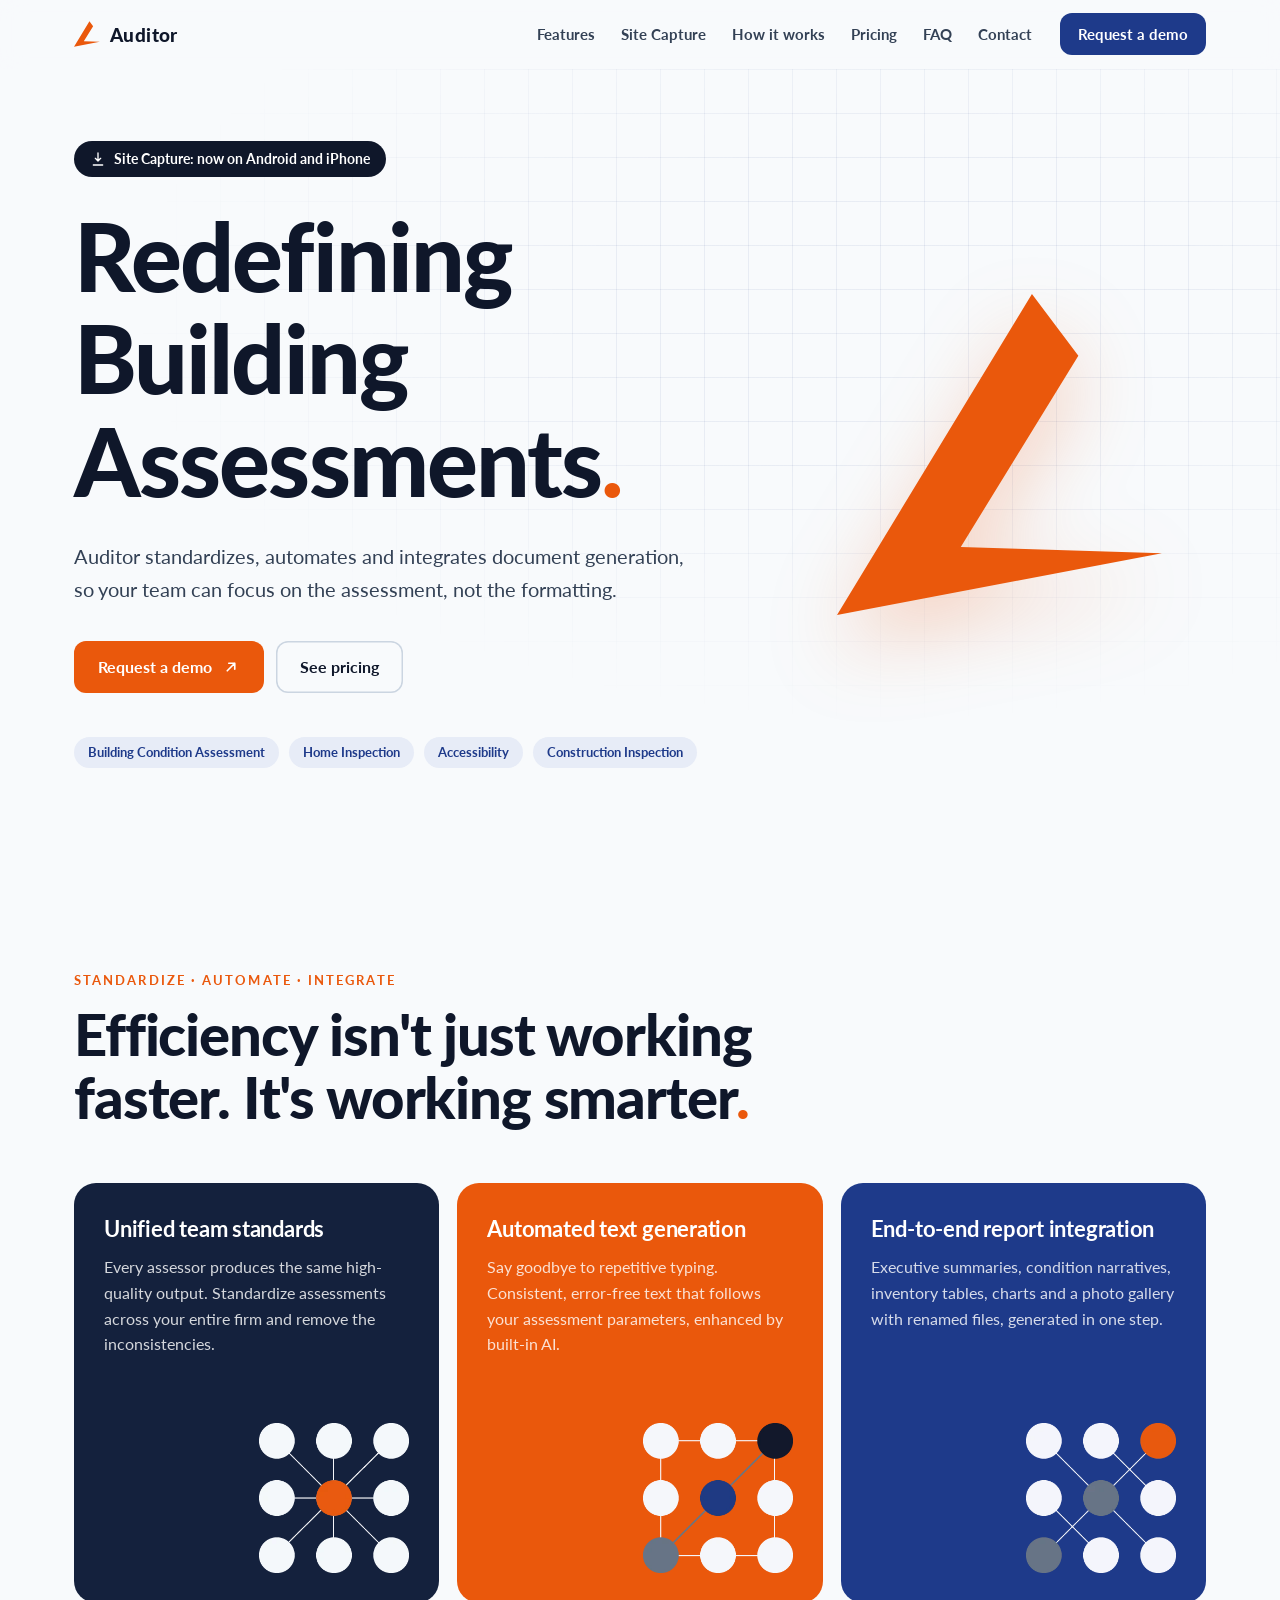
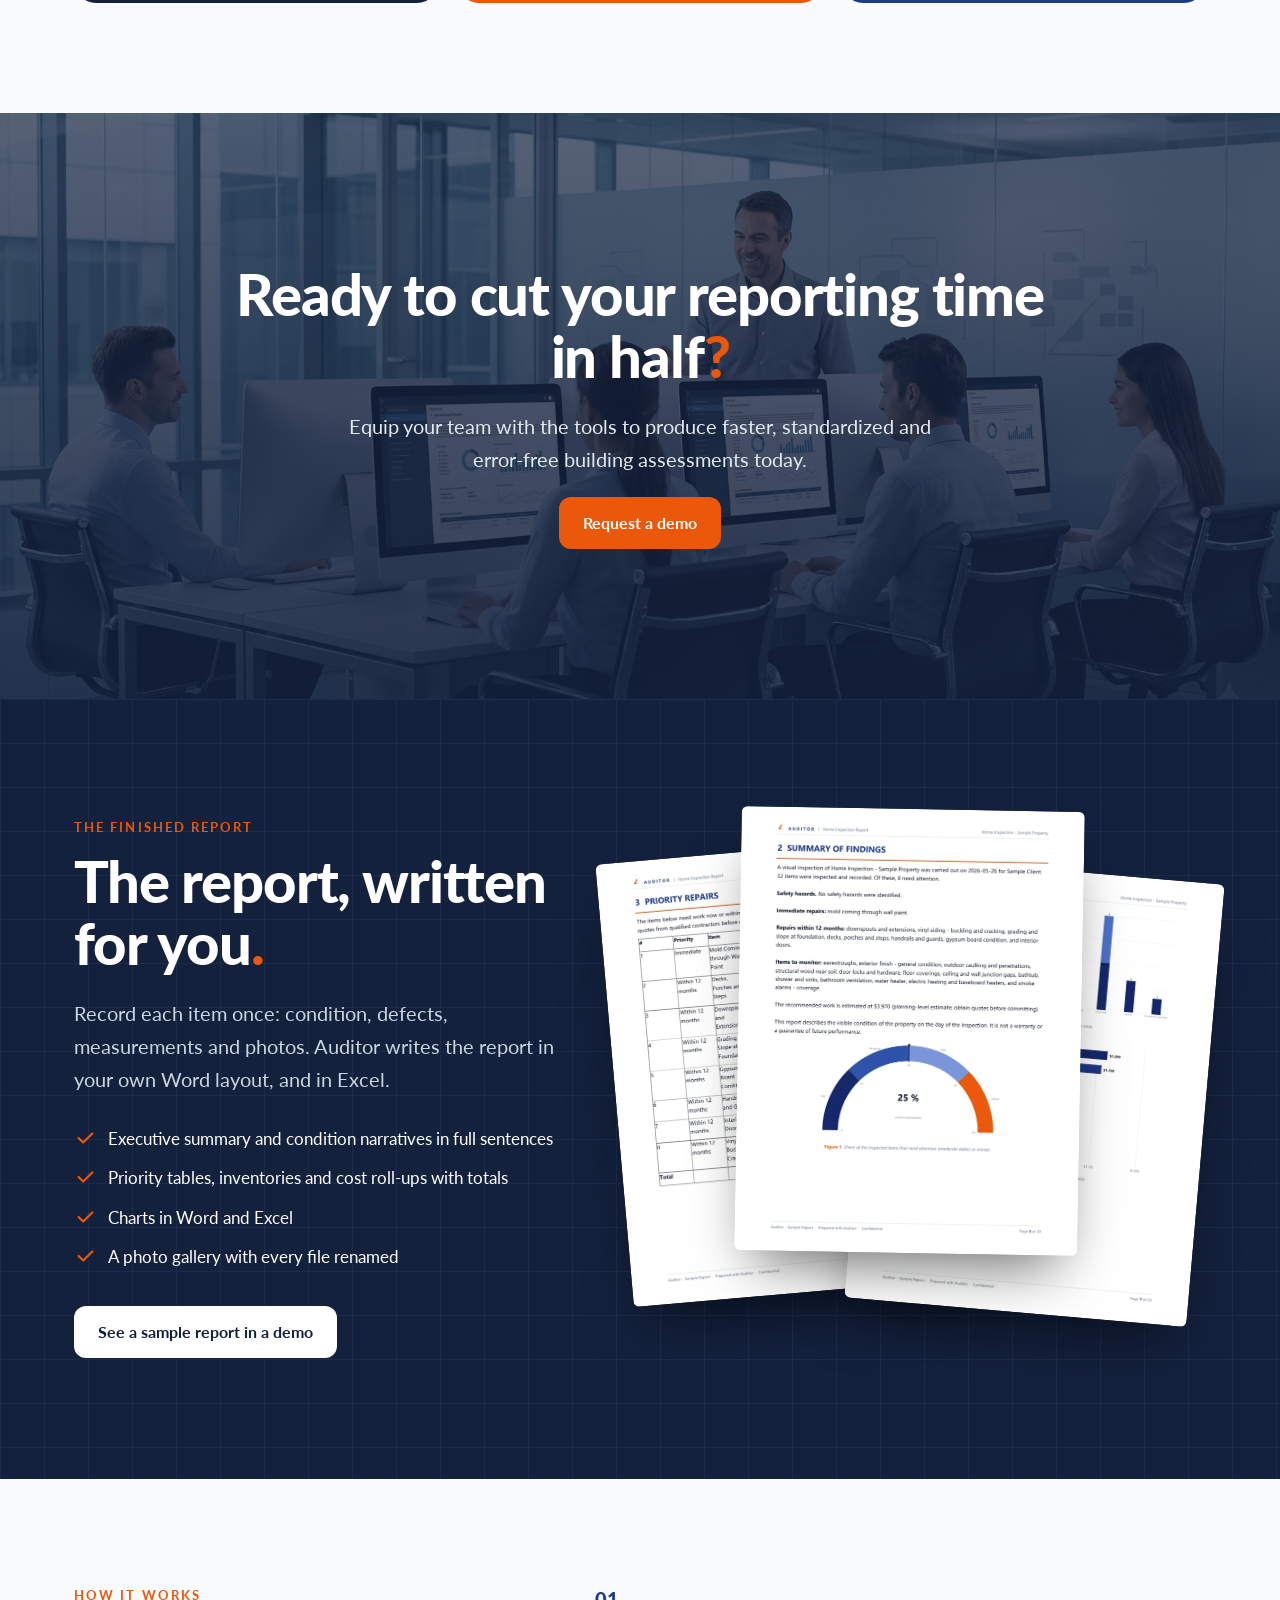
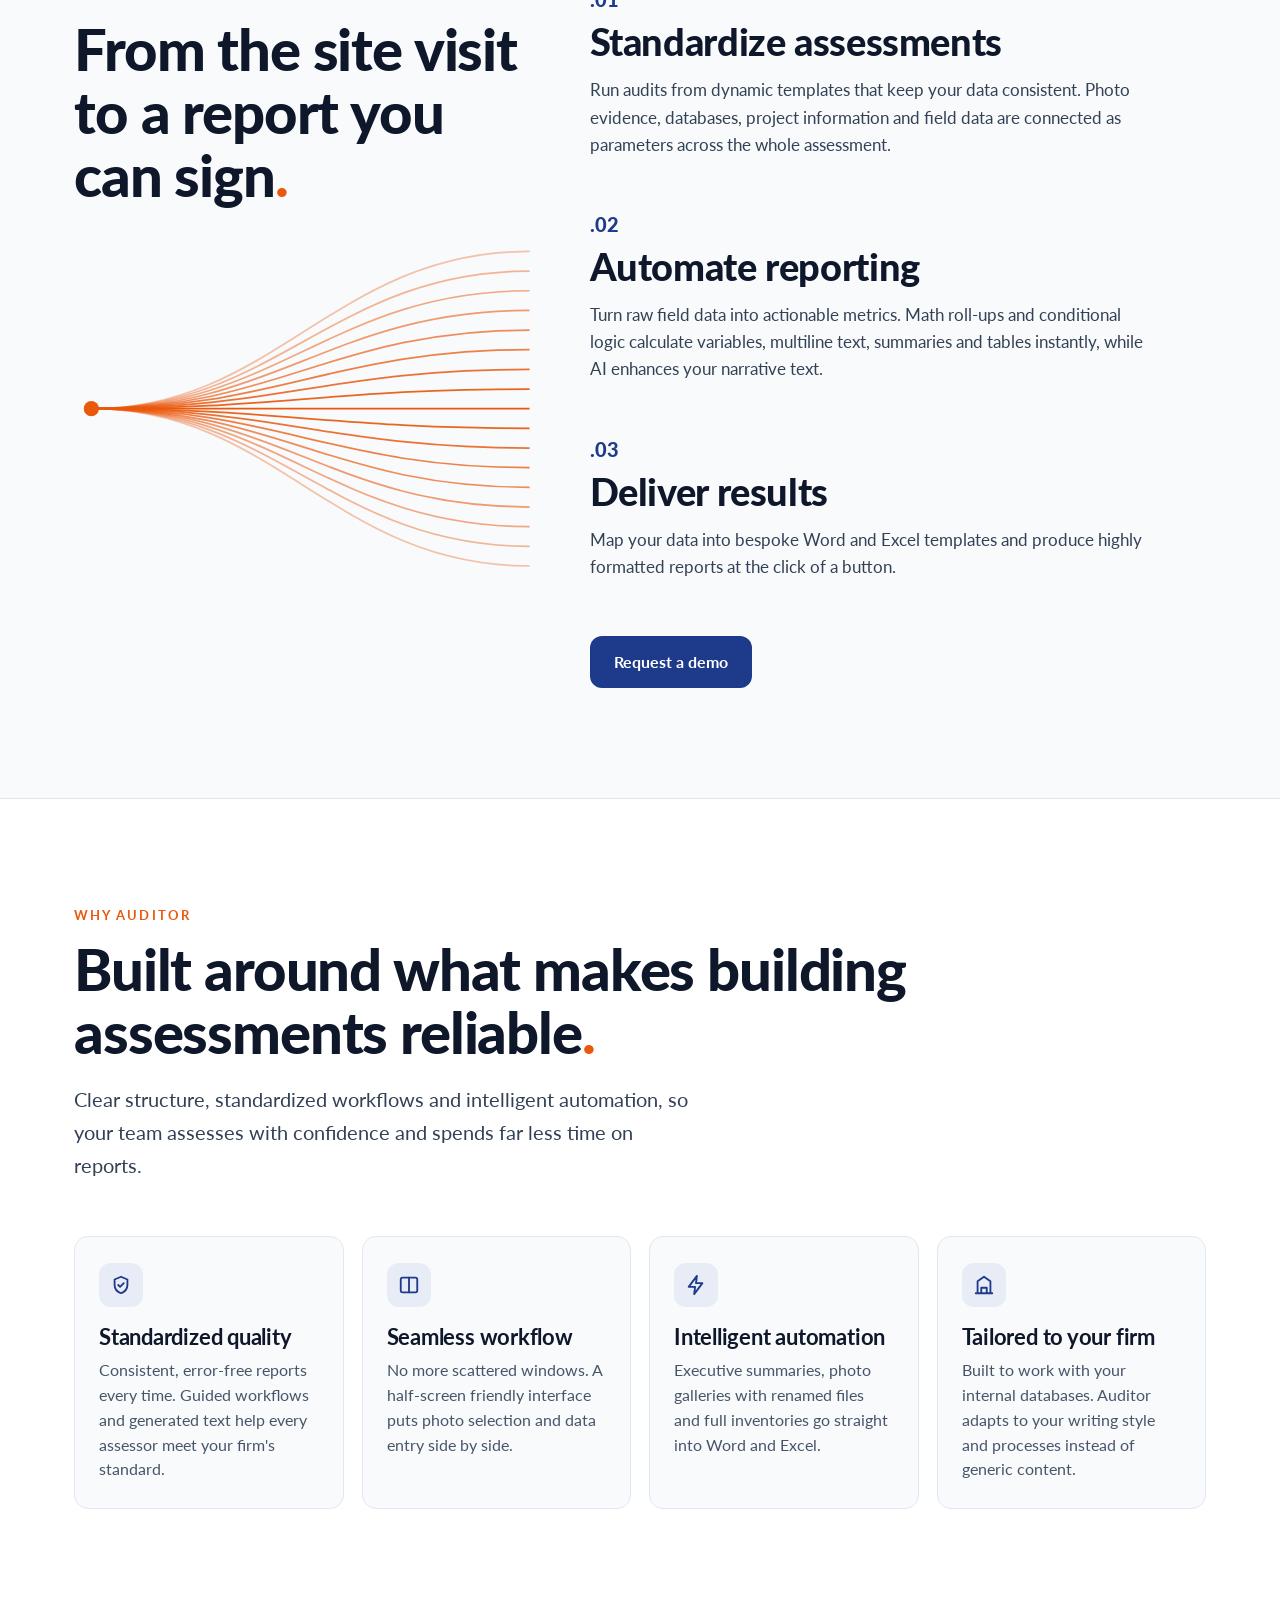
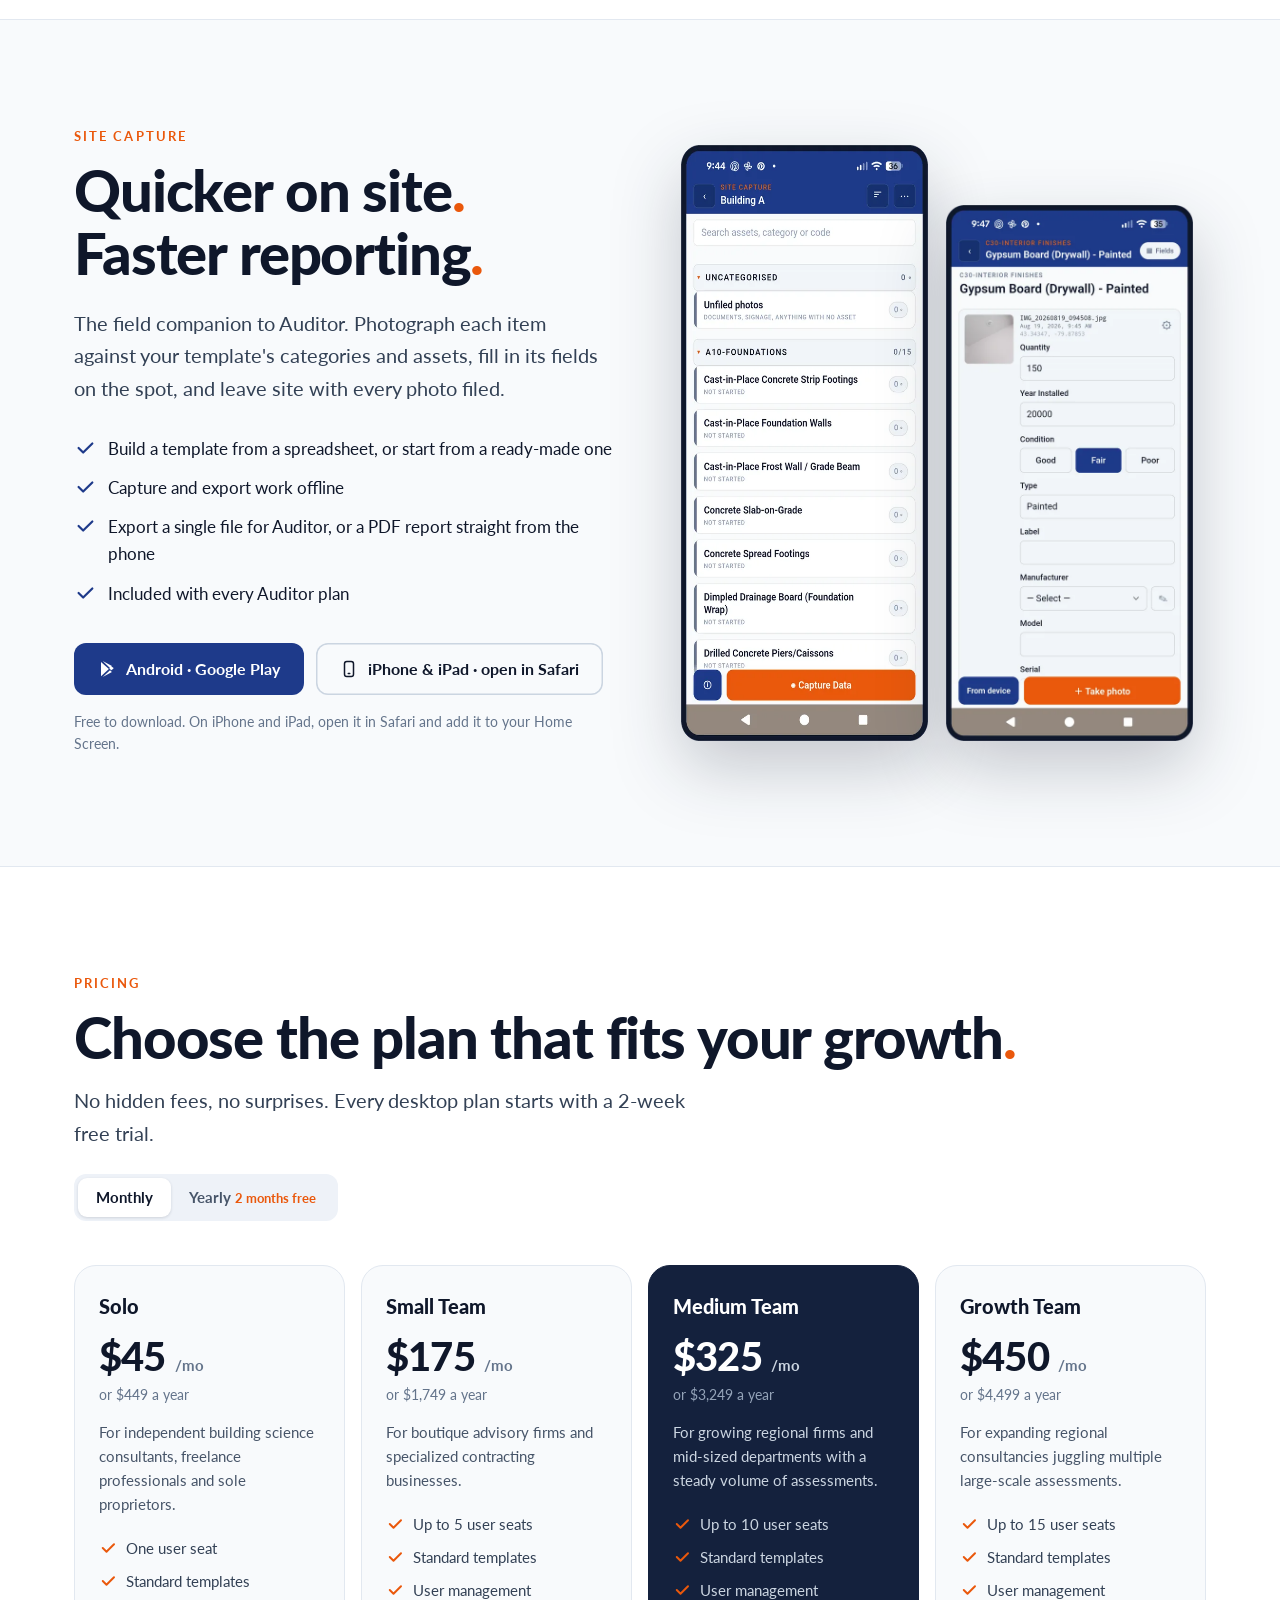
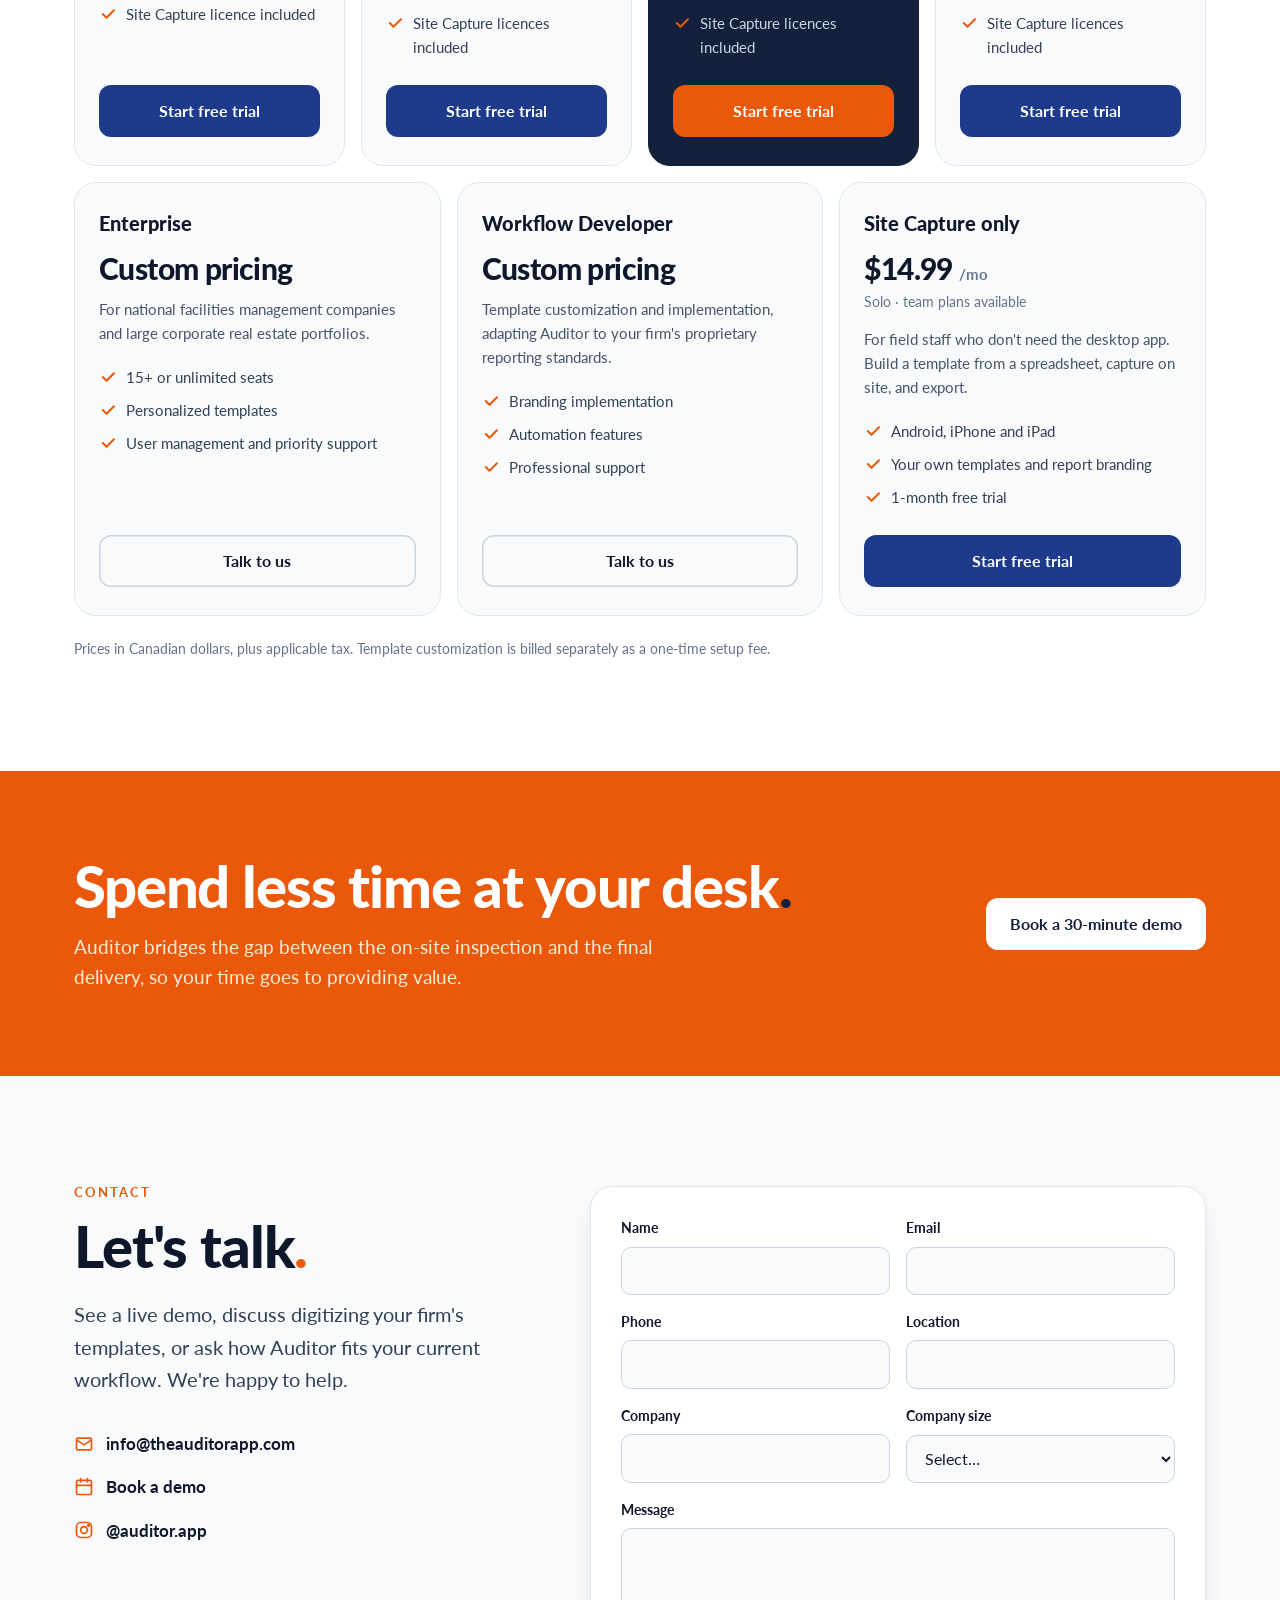
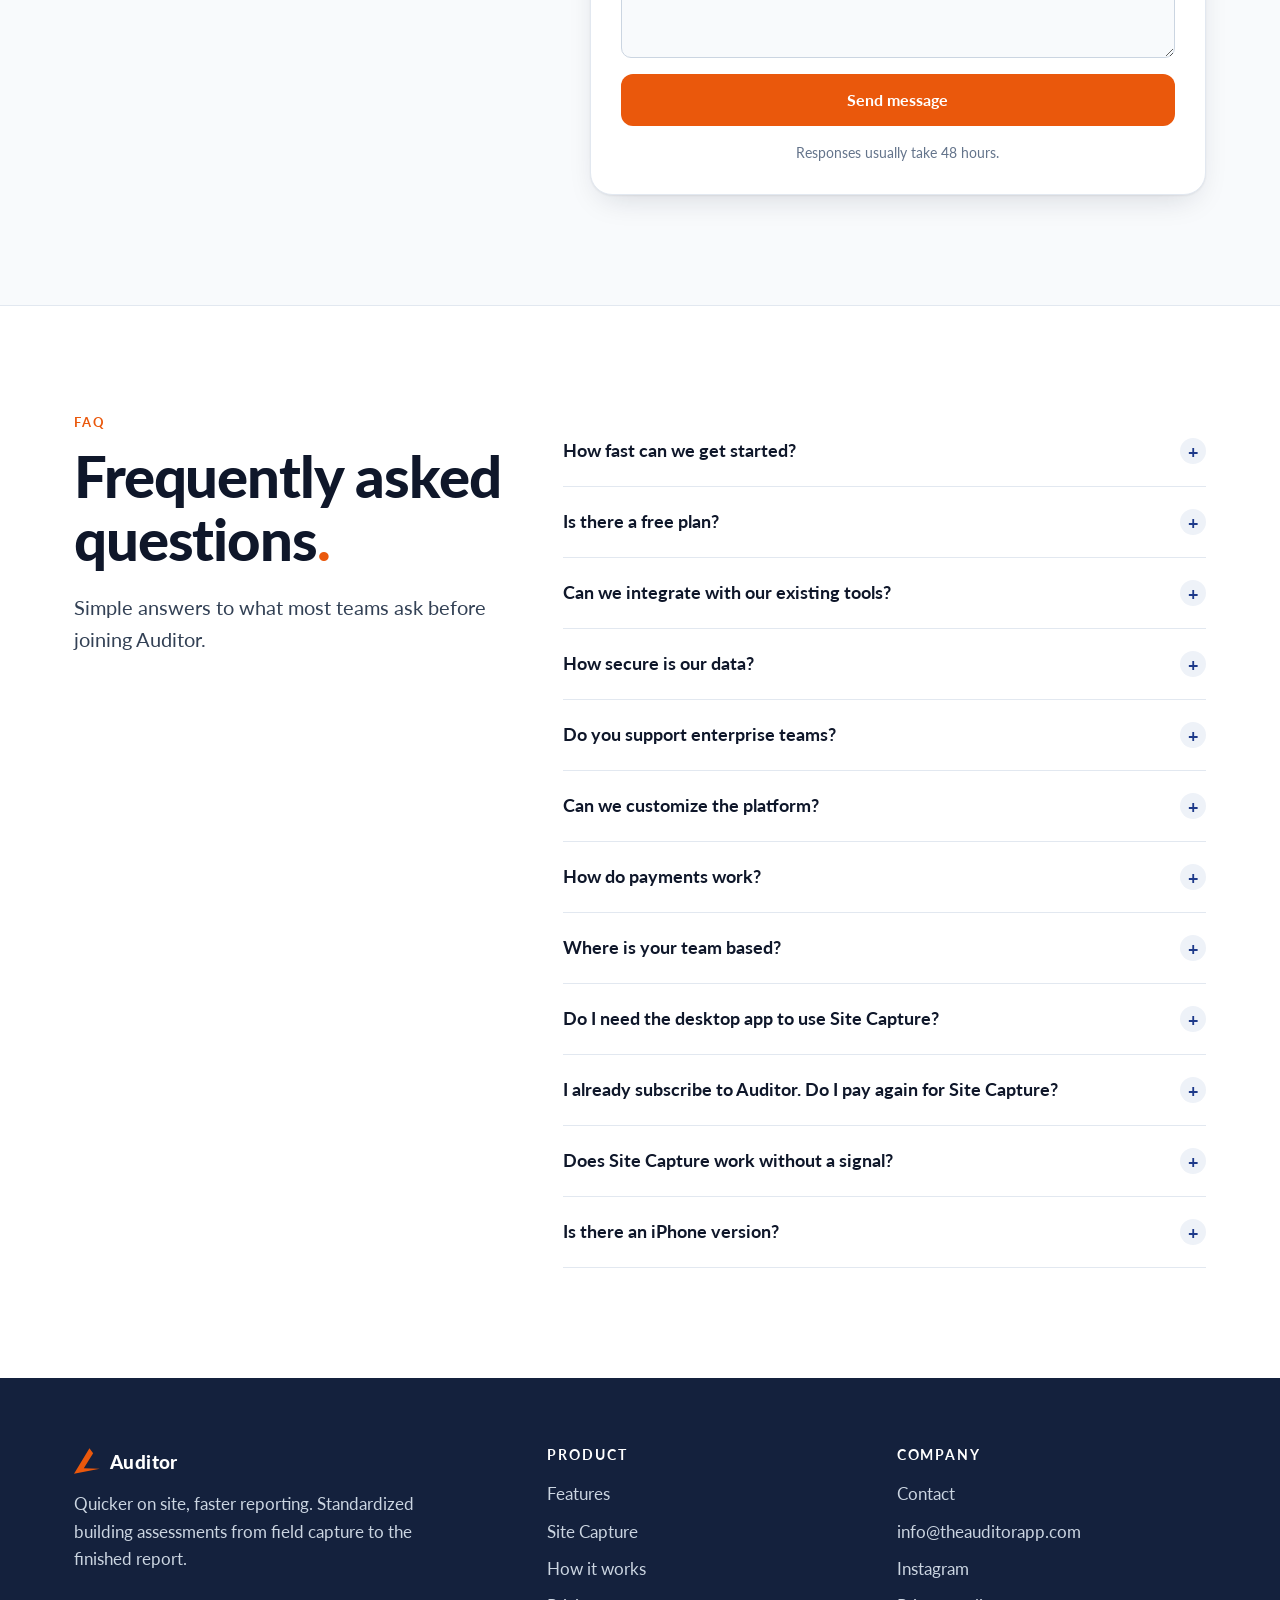
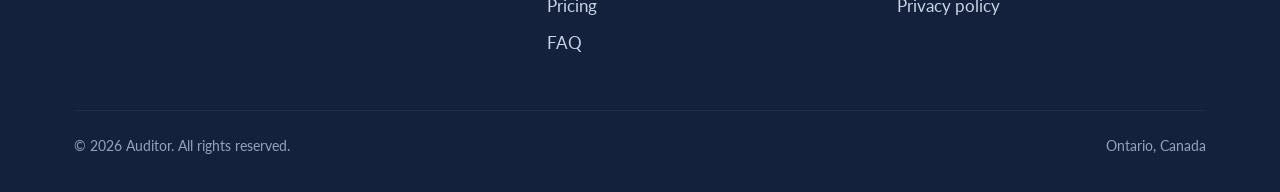
==== commit b5e6e3e0: "Remove the workflow and automation-engine images (not on the original site); fan drawing back" ====
--- a/index.html
+++ b/index.html
@@ -129,7 +129,10 @@
     <div class="fan">
       <p class="eyebrow">How it works</p>
       <h2 style="margin-top:16px">From the site visit to a report you can sign<span class="dot">.</span></h2>
-      <img class="workflow" src="assets/img/workflow.webp" alt="Field data flowing through Auditor into finished documents" width="1400" height="763" loading="lazy">
+      <svg viewBox="0 0 420 300" fill="none" stroke="#EA580C" stroke-width="1.6" style="margin-top:40px" aria-hidden="true">
+        <g id="fan"></g>
+        <circle cx="16" cy="150" r="7" fill="#EA580C" stroke="none"/>
+      </svg>
     </div>
     <div class="steps">
       <div class="step reveal"><div class="num">.01</div><h3>Standardize assessments</h3>
@@ -146,14 +149,9 @@
 <!-- ===================== WHY ===================== -->
 <section class="why" id="why">
   <div class="wrap">
-    <div class="why-head">
-      <div>
-        <p class="eyebrow reveal">Why Auditor</p>
-        <h2 class="reveal" style="margin-top:16px">Built around what makes building assessments reliable<span class="dot">.</span></h2>
-        <p class="lead reveal" style="margin-top:20px">Clear structure, standardized workflows and intelligent automation, so your team assesses with confidence and spends far less time on reports.</p>
-      </div>
-      <img class="why-art reveal" src="assets/img/automation-engine.webp" alt="Field notes and photos flowing through the automation engine into a unified assessment" width="1400" height="764" loading="lazy">
-    </div>
+    <p class="eyebrow reveal">Why Auditor</p>
+    <h2 class="reveal" style="margin-top:16px;max-width:860px">Built around what makes building assessments reliable<span class="dot">.</span></h2>
+    <p class="lead reveal" style="margin-top:20px">Clear structure, standardized workflows and intelligent automation, so your team assesses with confidence and spends far less time on reports.</p>
     <div class="why-grid">
       <div class="why-item reveal"><div class="ic"><svg viewBox="0 0 24 24" fill="none" stroke="currentColor" stroke-width="2" stroke-linecap="round" stroke-linejoin="round"><path d="M12 3l7 3v6c0 4.5-3 7.5-7 9-4-1.5-7-4.5-7-9V6l7-3z"/><path d="M9 12l2 2 4-4"/></svg></div>
         <h3>Standardized quality</h3><p>Consistent, error-free reports every time. Guided workflows and generated text help every assessor meet your firm's standard.</p></div>
--- a/assets/site.css
+++ b/assets/site.css
@@ -1,240 +1,237 @@
-/* Auditor website - theauditorapp.com
-   Brand palette (Auditor brand sheet): Blueprint Blue #1E3A8A, Galvanized Gray #64748B,
-   Safety Orange #EA580C, Canvas White #F8FAFC, Charcoal #0F172A. Deep navy #14213D is the
-   ground used across the social/marketing set. Brand face: Lato. */
-@font-face{font-family:Lato;font-weight:400;font-display:swap;src:url(fonts/lato-regular.woff) format('woff')}
-@font-face{font-family:Lato;font-weight:700;font-display:swap;src:url(fonts/lato-bold.woff) format('woff')}
-@font-face{font-family:Lato;font-weight:900;font-display:swap;src:url(fonts/lato-black.woff) format('woff')}
-
-:root{
-  --blue:#1E3A8A; --blue-2:#2A4BA8; --navy:#14213D; --navy-2:#1C2B4A; --ink:#0F172A;
-  --gray:#64748B; --gray-2:#94A3B8; --line:#E2E8F0; --orange:#EA580C; --orange-2:#C2410C;
-  --bg:#F8FAFC; --white:#fff; --soft:#EEF2F8;
-  --r:14px; --r-lg:22px; --max:1180px;
-  --shadow:0 1px 2px rgba(15,23,42,.06),0 12px 32px -12px rgba(15,23,42,.18);
-}
-*{box-sizing:border-box}
-html{scroll-behavior:smooth;-webkit-text-size-adjust:100%}
-body{margin:0;background:var(--bg);color:var(--ink);font:400 17px/1.6 Lato,system-ui,-apple-system,"Segoe UI",sans-serif;
-  -webkit-font-smoothing:antialiased}
-img{max-width:100%;height:auto;display:block}
-a{color:inherit}
-h1,h2,h3{line-height:1.08;margin:0;letter-spacing:-.02em}
-h1{font-weight:900;font-size:clamp(44px,7.4vw,96px)}
-h2{font-weight:900;font-size:clamp(34px,4.6vw,58px)}
-h3{font-weight:700;font-size:22px;letter-spacing:-.01em}
-p{margin:0}
-.wrap{max-width:var(--max);margin:0 auto;padding:0 24px}
-.eyebrow{font:700 13px/1 Lato,sans-serif;letter-spacing:.16em;text-transform:uppercase;color:var(--orange)}
-.lead{font-size:clamp(18px,1.6vw,21px);color:#334155;max-width:620px}
-.muted{color:var(--gray)}
-section{padding:110px 0;scroll-margin-top:72px}
-.dot{color:var(--orange)}
-
-/* buttons */
-.btn{display:inline-flex;align-items:center;gap:10px;height:52px;padding:0 24px;border-radius:12px;border:0;
-  font:700 16px/1 Lato,sans-serif;text-decoration:none;cursor:pointer;transition:transform .12s ease,background .15s ease}
-.btn:active{transform:translateY(1px)}
-.btn svg{width:18px;height:18px;flex:none}
-.btn-primary{background:var(--orange);color:#fff}
-.btn-primary:hover{background:var(--orange-2)}
-.btn-blue{background:var(--blue);color:#fff}
-.btn-blue:hover{background:var(--blue-2)}
-.btn-ghost{background:transparent;color:var(--ink);box-shadow:inset 0 0 0 1.5px #CBD5E1}
-.btn-ghost:hover{box-shadow:inset 0 0 0 1.5px var(--ink)}
-.btn-light{background:#fff;color:var(--navy)}
-.btn-light:hover{background:#E2E8F0}
-.btn-line-light{background:transparent;color:#fff;box-shadow:inset 0 0 0 1.5px rgba(255,255,255,.35)}
-.btn-line-light:hover{box-shadow:inset 0 0 0 1.5px #fff}
-
-/* header */
-.top{position:sticky;top:0;z-index:50;background:rgba(248,250,252,.86);backdrop-filter:saturate(1.4) blur(12px);
-  -webkit-backdrop-filter:saturate(1.4) blur(12px);border-bottom:1px solid transparent;transition:border-color .2s}
-.top.scrolled{border-bottom-color:var(--line)}
-.top .wrap{display:flex;align-items:center;gap:28px;height:68px}
-.brand{display:flex;align-items:center;gap:10px;text-decoration:none;font:900 19px/1 Lato,sans-serif;letter-spacing:.02em}
-.brand img{width:26px;height:26px}
-.nav{display:flex;gap:26px;margin-left:auto}
-.nav a{text-decoration:none;font-weight:700;font-size:15px;color:#334155}
-.nav a:hover{color:var(--blue)}
-.top .btn{height:42px;padding:0 18px;font-size:15px}
-.menu-btn{display:none;margin-left:auto;width:44px;height:44px;border:0;background:none;cursor:pointer;color:var(--ink)}
-.menu-btn svg{width:26px;height:26px}
-@media (max-width:920px){
-  .nav,.top .btn-cta{display:none}
-  .menu-btn{display:block}
-  .top.open .nav{display:flex;position:absolute;left:0;right:0;top:68px;flex-direction:column;gap:0;
-    background:var(--bg);border-bottom:1px solid var(--line);padding:8px 24px 20px}
-  .top.open .nav a{padding:14px 0;border-bottom:1px solid var(--line);font-size:17px}
-}
-
-/* hero */
-.hero{position:relative;padding:72px 0 96px;overflow:hidden}
-.hero::before{content:"";position:absolute;inset:0;pointer-events:none;
-  background-image:linear-gradient(rgba(30,58,138,.07) 1px,transparent 1px),linear-gradient(90deg,rgba(30,58,138,.07) 1px,transparent 1px);
-  background-size:44px 44px;mask-image:radial-gradient(ellipse 80% 70% at 70% 30%,#000 30%,transparent 75%);
-  -webkit-mask-image:radial-gradient(ellipse 80% 70% at 70% 30%,#000 30%,transparent 75%)}
-.hero .wrap{position:relative;display:grid;grid-template-columns:1.25fr .75fr;gap:40px;align-items:center}
-.pill{display:inline-flex;align-items:center;gap:8px;background:var(--ink);color:#fff;text-decoration:none;
-  font:700 14px/1 Lato,sans-serif;padding:10px 16px;border-radius:999px;margin-bottom:28px}
-.pill svg{width:16px;height:16px}
-.pill:hover{background:var(--blue)}
-.hero h1 .dot{color:var(--orange)}
-.hero .lead{margin:28px 0 36px}
-.hero .ctas{display:flex;flex-wrap:wrap;gap:12px}
-.hero-mark{position:relative;justify-self:center;width:min(380px,80%)}
-.hero-mark img{width:100%;filter:drop-shadow(0 30px 40px rgba(234,88,12,.25))}
-.hero-tags{display:flex;flex-wrap:wrap;gap:10px;margin-top:44px}
-.tag{font:700 13px/1 Lato,sans-serif;color:var(--blue);background:#E7ECF7;border-radius:999px;padding:9px 14px}
-@media (max-width:860px){.hero .wrap{grid-template-columns:1fr}.hero-mark{order:-1;width:150px;justify-self:start}}
-
-/* features: three cards */
-.cards3{display:grid;grid-template-columns:repeat(3,1fr);gap:18px;margin-top:54px}
-.fcard{border-radius:var(--r-lg);padding:34px 30px 30px;color:#fff;display:flex;flex-direction:column;min-height:420px}
-.fcard p{color:rgba(255,255,255,.82);margin-top:14px;font-size:16px}
-.fcard .art{margin-top:auto;padding-top:34px}
-.fcard .art svg{width:100%;height:auto;max-height:150px}
-.fcard.c1{background:var(--navy)} .fcard.c2{background:var(--orange)} .fcard.c3{background:var(--blue)}
-@media (max-width:900px){.cards3{grid-template-columns:1fr}.fcard{min-height:0}}
-
-/* the deliverable */
-.deliver{background:var(--navy);color:#fff;position:relative;overflow:hidden}
-.deliver::before{content:"";position:absolute;inset:0;pointer-events:none;
-  background-image:linear-gradient(var(--navy-2) 1px,transparent 1px),linear-gradient(90deg,var(--navy-2) 1px,transparent 1px);background-size:44px 44px}
-.deliver .wrap{position:relative;display:grid;grid-template-columns:.9fr 1.1fr;gap:56px;align-items:center}
-.deliver .lead{color:#CBD5E1}
-.checklist{list-style:none;padding:0;margin:30px 0 36px;display:grid;gap:12px}
-.checklist li{display:flex;gap:12px;align-items:flex-start;font-size:17px}
-.checklist svg{flex:none;width:22px;height:22px;margin-top:2px;color:var(--orange)}
-.pages{position:relative;height:560px}
-.pages img{position:absolute;width:58%;border-radius:6px;box-shadow:0 30px 60px -20px rgba(0,0,0,.6);background:#fff}
-.pages img:nth-child(1){left:0;top:40px;transform:rotate(-5deg)}
-.pages img:nth-child(2){left:21%;top:0;transform:rotate(1deg);z-index:2}
-.pages img:nth-child(3){right:0;top:60px;transform:rotate(5deg);z-index:1}
-@media (max-width:900px){.deliver .wrap{grid-template-columns:1fr}.pages{height:440px}}
-@media (max-width:520px){.pages{height:330px}}
-
-/* how it works */
-.how .wrap{display:grid;grid-template-columns:.85fr 1.15fr;gap:60px;align-items:start}
-.how .fan{position:sticky;top:120px}
-.how .fan svg{width:100%;height:auto}
-.steps{display:grid;gap:56px}
-.step .num{font:900 20px/1 Lato,sans-serif;color:var(--blue);margin-bottom:12px}
-.step h3{font-size:clamp(28px,3vw,38px);font-weight:900}
-.step p{margin-top:14px;color:#334155;max-width:560px}
-@media (max-width:900px){.how .wrap{grid-template-columns:1fr}.how .fan{position:static;max-width:420px}}
-
-/* why */
-.why{background:#fff;border-top:1px solid var(--line);border-bottom:1px solid var(--line)}
-.why-grid{display:grid;grid-template-columns:repeat(4,1fr);gap:18px;margin-top:54px}
-.why-item{border:1px solid var(--line);border-radius:var(--r);padding:26px 24px;background:var(--bg)}
-.why-item .ic{width:44px;height:44px;border-radius:12px;background:#E7ECF7;color:var(--blue);display:grid;place-items:center;margin-bottom:18px}
-.why-item .ic svg{width:22px;height:22px}
-.why-item p{margin-top:10px;font-size:15.5px;color:#475569}
-@media (max-width:1000px){.why-grid{grid-template-columns:repeat(2,1fr)}}
-@media (max-width:560px){.why-grid{grid-template-columns:1fr}}
-
-/* site capture */
-.sc .wrap{display:grid;grid-template-columns:1fr 1fr;gap:56px;align-items:center}
-.phones{position:relative;display:flex;justify-content:center;gap:18px}
-.phones img{width:46%;max-width:250px;filter:drop-shadow(0 26px 34px rgba(15,23,42,.22))}
-.phones img:nth-child(2){margin-top:60px}
-.platforms{display:flex;flex-wrap:wrap;gap:12px;margin-top:34px}
-.sc .checklist svg{color:var(--blue)}
-.small-note{font-size:14px;color:var(--gray);margin-top:16px}
-@media (max-width:900px){.sc .wrap{grid-template-columns:1fr}.phones{order:2}}
-
-/* pricing */
-.pricing{background:#fff;border-top:1px solid var(--line)}
-.price-head{display:flex;flex-wrap:wrap;justify-content:space-between;align-items:flex-end;gap:24px}
-.toggle{display:inline-flex;background:var(--soft);border-radius:12px;padding:4px}
-.toggle button{border:0;background:none;font:700 15px/1 Lato,sans-serif;padding:12px 18px;border-radius:9px;cursor:pointer;color:#475569}
-.toggle button.on{background:#fff;color:var(--ink);box-shadow:0 1px 3px rgba(15,23,42,.14)}
-.toggle .save{color:var(--orange);font-size:13px}
-.plans{display:grid;grid-template-columns:repeat(4,1fr);gap:16px;margin-top:44px}
-.plan{border:1px solid var(--line);border-radius:var(--r-lg);padding:28px 24px;display:flex;flex-direction:column;background:var(--bg)}
-.plan.feature{background:var(--navy);color:#fff;border-color:var(--navy)}
-.plan .name{font:900 20px/1.2 Lato,sans-serif}
-.plan .price{font:900 40px/1 Lato,sans-serif;margin-top:18px;letter-spacing:-.02em}
-.plan .price small{font:700 15px/1 Lato,sans-serif;color:var(--gray);letter-spacing:0}
-.plan.feature .price small,.plan.feature .desc,.plan.feature .feat{color:#CBD5E1}
-.plan .alt{font-size:14px;color:var(--gray);margin-top:8px;min-height:22px}
-.plan.feature .alt{color:#94A3B8}
-.plan .desc{font-size:15px;color:#475569;margin-top:14px}
-.plan ul{list-style:none;padding:0;margin:20px 0 26px;display:grid;gap:9px}
-.plan .feat{font-size:15px;display:flex;gap:9px;align-items:flex-start;color:#334155}
-.plan .feat svg{width:18px;height:18px;flex:none;margin-top:3px;color:var(--orange)}
-.plan .btn{margin-top:auto;justify-content:center;width:100%}
-.plans-2{display:grid;grid-template-columns:repeat(3,1fr);gap:16px;margin-top:16px}
-.plan.wide .price{font-size:30px}
-.price-note{margin-top:22px;font-size:14px;color:var(--gray)}
-@media (max-width:1060px){.plans{grid-template-columns:repeat(2,1fr)}.plans-2{grid-template-columns:1fr 1fr}}
-@media (max-width:640px){.plans,.plans-2{grid-template-columns:1fr}}
-
-/* CTA band */
-.band{background:var(--orange);color:#fff;padding:84px 0}
-.band .wrap{display:flex;flex-wrap:wrap;justify-content:space-between;align-items:center;gap:30px}
-.band h2{max-width:720px}
-.band p{color:#FFEDD5;margin-top:14px;font-size:19px;max-width:620px}
-
-/* contact */
-.contact .wrap{display:grid;grid-template-columns:.85fr 1.15fr;gap:60px}
-.contact-meta{display:grid;gap:16px;margin-top:34px}
-.contact-meta a{display:flex;gap:12px;align-items:center;text-decoration:none;font-weight:700}
-.contact-meta svg{width:20px;height:20px;color:var(--orange)}
-form{background:#fff;border:1px solid var(--line);border-radius:var(--r-lg);padding:30px;box-shadow:var(--shadow);
-  display:grid;grid-template-columns:1fr 1fr;gap:16px}
-.field{display:grid;gap:7px}
-.field.full{grid-column:1/-1}
-label{font-weight:700;font-size:14px}
-input,select,textarea{font:400 16px/1.4 Lato,sans-serif;color:var(--ink);background:var(--bg);border:1px solid #CBD5E1;
-  border-radius:10px;padding:12px 14px;width:100%}
-input:focus,select:focus,textarea:focus{outline:2px solid var(--blue);outline-offset:0;border-color:var(--blue)}
-textarea{min-height:130px;resize:vertical}
-form .btn{grid-column:1/-1;justify-content:center}
-.form-note{grid-column:1/-1;font-size:14px;color:var(--gray);text-align:center}
-@media (max-width:900px){.contact .wrap{grid-template-columns:1fr}}
-@media (max-width:560px){form{grid-template-columns:1fr;padding:22px}}
-
-/* faq */
-.faq{background:#fff;border-top:1px solid var(--line)}
-.faq .wrap{display:grid;grid-template-columns:.8fr 1.2fr;gap:60px}
-.qa{border-bottom:1px solid var(--line)}
-.qa summary{list-style:none;cursor:pointer;display:flex;justify-content:space-between;gap:20px;padding:22px 0;
-  font:700 18px/1.35 Lato,sans-serif}
-.qa summary::-webkit-details-marker{display:none}
-.qa summary .pm{flex:none;width:26px;height:26px;border-radius:50%;background:var(--soft);display:grid;place-items:center;
-  color:var(--blue);transition:transform .2s}
-.qa[open] summary .pm{transform:rotate(45deg);background:var(--orange);color:#fff}
-.qa .ans{padding:0 46px 22px 0;color:#475569}
-@media (max-width:900px){.faq .wrap{grid-template-columns:1fr}}
-
-/* footer */
-footer{background:var(--navy);color:#CBD5E1;padding:70px 0 34px}
-footer .grid{display:grid;grid-template-columns:1.4fr 1fr 1fr;gap:40px}
-footer .brand{color:#fff}
-footer h4{color:#fff;font:700 14px/1 Lato,sans-serif;letter-spacing:.14em;text-transform:uppercase;margin:0 0 18px}
-footer ul{list-style:none;padding:0;margin:0;display:grid;gap:10px}
-footer a{text-decoration:none}
-footer a:hover{color:#fff}
-footer .legal{margin-top:54px;padding-top:24px;border-top:1px solid var(--navy-2);display:flex;flex-wrap:wrap;justify-content:space-between;gap:12px;font-size:14px;color:#94A3B8}
-@media (max-width:760px){footer .grid{grid-template-columns:1fr}}
-
-/* reveal on scroll (only when JS runs) */
-.js .reveal{opacity:0;transform:translateY(22px);transition:opacity .7s ease,transform .7s ease}
-.js .reveal.in{opacity:1;transform:none}
-@media (prefers-reduced-motion:reduce){.js .reveal{opacity:1;transform:none;transition:none}html{scroll-behavior:auto}}
-
-/* images from the original site */
-.fcard .art{display:flex;justify-content:flex-end}
-.fcard .art img{width:150px;height:auto}
-.photo-band{position:relative;padding:150px 0;color:#fff;overflow:hidden;text-align:center;background:var(--navy)}
-.photo-band>img{position:absolute;inset:0;width:100%;height:100%;object-fit:cover}
-.photo-band::after{content:"";position:absolute;inset:0;background:linear-gradient(180deg,rgba(20,33,61,.70),rgba(20,33,61,.88))}
-.photo-band .wrap{position:relative;z-index:1;display:grid;justify-items:center;gap:22px}
-.photo-band h2{max-width:820px}
-.photo-band p{font-size:clamp(18px,1.6vw,21px);color:#E2E8F0;max-width:620px}
-.how .workflow{margin-top:36px;border-radius:16px;border:1px solid var(--line);box-shadow:var(--shadow)}
-.why-head{display:grid;grid-template-columns:1fr 1fr;gap:48px;align-items:center}
-.why-art{border-radius:18px;box-shadow:var(--shadow)}
-@media (max-width:900px){.why-head{grid-template-columns:1fr}.photo-band{padding:100px 0}}
+/* Auditor website - theauditorapp.com
+   Brand palette (Auditor brand sheet): Blueprint Blue #1E3A8A, Galvanized Gray #64748B,
+   Safety Orange #EA580C, Canvas White #F8FAFC, Charcoal #0F172A. Deep navy #14213D is the
+   ground used across the social/marketing set. Brand face: Lato. */
+@font-face{font-family:Lato;font-weight:400;font-display:swap;src:url(fonts/lato-regular.woff) format('woff')}
+@font-face{font-family:Lato;font-weight:700;font-display:swap;src:url(fonts/lato-bold.woff) format('woff')}
+@font-face{font-family:Lato;font-weight:900;font-display:swap;src:url(fonts/lato-black.woff) format('woff')}
+
+:root{
+  --blue:#1E3A8A; --blue-2:#2A4BA8; --navy:#14213D; --navy-2:#1C2B4A; --ink:#0F172A;
+  --gray:#64748B; --gray-2:#94A3B8; --line:#E2E8F0; --orange:#EA580C; --orange-2:#C2410C;
+  --bg:#F8FAFC; --white:#fff; --soft:#EEF2F8;
+  --r:14px; --r-lg:22px; --max:1180px;
+  --shadow:0 1px 2px rgba(15,23,42,.06),0 12px 32px -12px rgba(15,23,42,.18);
+}
+*{box-sizing:border-box}
+html{scroll-behavior:smooth;-webkit-text-size-adjust:100%}
+body{margin:0;background:var(--bg);color:var(--ink);font:400 17px/1.6 Lato,system-ui,-apple-system,"Segoe UI",sans-serif;
+  -webkit-font-smoothing:antialiased}
+img{max-width:100%;height:auto;display:block}
+a{color:inherit}
+h1,h2,h3{line-height:1.08;margin:0;letter-spacing:-.02em}
+h1{font-weight:900;font-size:clamp(44px,7.4vw,96px)}
+h2{font-weight:900;font-size:clamp(34px,4.6vw,58px)}
+h3{font-weight:700;font-size:22px;letter-spacing:-.01em}
+p{margin:0}
+.wrap{max-width:var(--max);margin:0 auto;padding:0 24px}
+.eyebrow{font:700 13px/1 Lato,sans-serif;letter-spacing:.16em;text-transform:uppercase;color:var(--orange)}
+.lead{font-size:clamp(18px,1.6vw,21px);color:#334155;max-width:620px}
+.muted{color:var(--gray)}
+section{padding:110px 0;scroll-margin-top:72px}
+.dot{color:var(--orange)}
+
+/* buttons */
+.btn{display:inline-flex;align-items:center;gap:10px;height:52px;padding:0 24px;border-radius:12px;border:0;
+  font:700 16px/1 Lato,sans-serif;text-decoration:none;cursor:pointer;transition:transform .12s ease,background .15s ease}
+.btn:active{transform:translateY(1px)}
+.btn svg{width:18px;height:18px;flex:none}
+.btn-primary{background:var(--orange);color:#fff}
+.btn-primary:hover{background:var(--orange-2)}
+.btn-blue{background:var(--blue);color:#fff}
+.btn-blue:hover{background:var(--blue-2)}
+.btn-ghost{background:transparent;color:var(--ink);box-shadow:inset 0 0 0 1.5px #CBD5E1}
+.btn-ghost:hover{box-shadow:inset 0 0 0 1.5px var(--ink)}
+.btn-light{background:#fff;color:var(--navy)}
+.btn-light:hover{background:#E2E8F0}
+.btn-line-light{background:transparent;color:#fff;box-shadow:inset 0 0 0 1.5px rgba(255,255,255,.35)}
+.btn-line-light:hover{box-shadow:inset 0 0 0 1.5px #fff}
+
+/* header */
+.top{position:sticky;top:0;z-index:50;background:rgba(248,250,252,.86);backdrop-filter:saturate(1.4) blur(12px);
+  -webkit-backdrop-filter:saturate(1.4) blur(12px);border-bottom:1px solid transparent;transition:border-color .2s}
+.top.scrolled{border-bottom-color:var(--line)}
+.top .wrap{display:flex;align-items:center;gap:28px;height:68px}
+.brand{display:flex;align-items:center;gap:10px;text-decoration:none;font:900 19px/1 Lato,sans-serif;letter-spacing:.02em}
+.brand img{width:26px;height:26px}
+.nav{display:flex;gap:26px;margin-left:auto}
+.nav a{text-decoration:none;font-weight:700;font-size:15px;color:#334155}
+.nav a:hover{color:var(--blue)}
+.top .btn{height:42px;padding:0 18px;font-size:15px}
+.menu-btn{display:none;margin-left:auto;width:44px;height:44px;border:0;background:none;cursor:pointer;color:var(--ink)}
+.menu-btn svg{width:26px;height:26px}
+@media (max-width:920px){
+  .nav,.top .btn-cta{display:none}
+  .menu-btn{display:block}
+  .top.open .nav{display:flex;position:absolute;left:0;right:0;top:68px;flex-direction:column;gap:0;
+    background:var(--bg);border-bottom:1px solid var(--line);padding:8px 24px 20px}
+  .top.open .nav a{padding:14px 0;border-bottom:1px solid var(--line);font-size:17px}
+}
+
+/* hero */
+.hero{position:relative;padding:72px 0 96px;overflow:hidden}
+.hero::before{content:"";position:absolute;inset:0;pointer-events:none;
+  background-image:linear-gradient(rgba(30,58,138,.07) 1px,transparent 1px),linear-gradient(90deg,rgba(30,58,138,.07) 1px,transparent 1px);
+  background-size:44px 44px;mask-image:radial-gradient(ellipse 80% 70% at 70% 30%,#000 30%,transparent 75%);
+  -webkit-mask-image:radial-gradient(ellipse 80% 70% at 70% 30%,#000 30%,transparent 75%)}
+.hero .wrap{position:relative;display:grid;grid-template-columns:1.25fr .75fr;gap:40px;align-items:center}
+.pill{display:inline-flex;align-items:center;gap:8px;background:var(--ink);color:#fff;text-decoration:none;
+  font:700 14px/1 Lato,sans-serif;padding:10px 16px;border-radius:999px;margin-bottom:28px}
+.pill svg{width:16px;height:16px}
+.pill:hover{background:var(--blue)}
+.hero h1 .dot{color:var(--orange)}
+.hero .lead{margin:28px 0 36px}
+.hero .ctas{display:flex;flex-wrap:wrap;gap:12px}
+.hero-mark{position:relative;justify-self:center;width:min(380px,80%)}
+.hero-mark img{width:100%;filter:drop-shadow(0 30px 40px rgba(234,88,12,.25))}
+.hero-tags{display:flex;flex-wrap:wrap;gap:10px;margin-top:44px}
+.tag{font:700 13px/1 Lato,sans-serif;color:var(--blue);background:#E7ECF7;border-radius:999px;padding:9px 14px}
+@media (max-width:860px){.hero .wrap{grid-template-columns:1fr}.hero-mark{order:-1;width:150px;justify-self:start}}
+
+/* features: three cards */
+.cards3{display:grid;grid-template-columns:repeat(3,1fr);gap:18px;margin-top:54px}
+.fcard{border-radius:var(--r-lg);padding:34px 30px 30px;color:#fff;display:flex;flex-direction:column;min-height:420px}
+.fcard p{color:rgba(255,255,255,.82);margin-top:14px;font-size:16px}
+.fcard .art{margin-top:auto;padding-top:34px}
+.fcard .art svg{width:100%;height:auto;max-height:150px}
+.fcard.c1{background:var(--navy)} .fcard.c2{background:var(--orange)} .fcard.c3{background:var(--blue)}
+@media (max-width:900px){.cards3{grid-template-columns:1fr}.fcard{min-height:0}}
+
+/* the deliverable */
+.deliver{background:var(--navy);color:#fff;position:relative;overflow:hidden}
+.deliver::before{content:"";position:absolute;inset:0;pointer-events:none;
+  background-image:linear-gradient(var(--navy-2) 1px,transparent 1px),linear-gradient(90deg,var(--navy-2) 1px,transparent 1px);background-size:44px 44px}
+.deliver .wrap{position:relative;display:grid;grid-template-columns:.9fr 1.1fr;gap:56px;align-items:center}
+.deliver .lead{color:#CBD5E1}
+.checklist{list-style:none;padding:0;margin:30px 0 36px;display:grid;gap:12px}
+.checklist li{display:flex;gap:12px;align-items:flex-start;font-size:17px}
+.checklist svg{flex:none;width:22px;height:22px;margin-top:2px;color:var(--orange)}
+.pages{position:relative;height:560px}
+.pages img{position:absolute;width:58%;border-radius:6px;box-shadow:0 30px 60px -20px rgba(0,0,0,.6);background:#fff}
+.pages img:nth-child(1){left:0;top:40px;transform:rotate(-5deg)}
+.pages img:nth-child(2){left:21%;top:0;transform:rotate(1deg);z-index:2}
+.pages img:nth-child(3){right:0;top:60px;transform:rotate(5deg);z-index:1}
+@media (max-width:900px){.deliver .wrap{grid-template-columns:1fr}.pages{height:440px}}
+@media (max-width:520px){.pages{height:330px}}
+
+/* how it works */
+.how .wrap{display:grid;grid-template-columns:.85fr 1.15fr;gap:60px;align-items:start}
+.how .fan{position:sticky;top:120px}
+.how .fan svg{width:100%;height:auto}
+.steps{display:grid;gap:56px}
+.step .num{font:900 20px/1 Lato,sans-serif;color:var(--blue);margin-bottom:12px}
+.step h3{font-size:clamp(28px,3vw,38px);font-weight:900}
+.step p{margin-top:14px;color:#334155;max-width:560px}
+@media (max-width:900px){.how .wrap{grid-template-columns:1fr}.how .fan{position:static;max-width:420px}}
+
+/* why */
+.why{background:#fff;border-top:1px solid var(--line);border-bottom:1px solid var(--line)}
+.why-grid{display:grid;grid-template-columns:repeat(4,1fr);gap:18px;margin-top:54px}
+.why-item{border:1px solid var(--line);border-radius:var(--r);padding:26px 24px;background:var(--bg)}
+.why-item .ic{width:44px;height:44px;border-radius:12px;background:#E7ECF7;color:var(--blue);display:grid;place-items:center;margin-bottom:18px}
+.why-item .ic svg{width:22px;height:22px}
+.why-item p{margin-top:10px;font-size:15.5px;color:#475569}
+@media (max-width:1000px){.why-grid{grid-template-columns:repeat(2,1fr)}}
+@media (max-width:560px){.why-grid{grid-template-columns:1fr}}
+
+/* site capture */
+.sc .wrap{display:grid;grid-template-columns:1fr 1fr;gap:56px;align-items:center}
+.phones{position:relative;display:flex;justify-content:center;gap:18px}
+.phones img{width:46%;max-width:250px;filter:drop-shadow(0 26px 34px rgba(15,23,42,.22))}
+.phones img:nth-child(2){margin-top:60px}
+.platforms{display:flex;flex-wrap:wrap;gap:12px;margin-top:34px}
+.sc .checklist svg{color:var(--blue)}
+.small-note{font-size:14px;color:var(--gray);margin-top:16px}
+@media (max-width:900px){.sc .wrap{grid-template-columns:1fr}.phones{order:2}}
+
+/* pricing */
+.pricing{background:#fff;border-top:1px solid var(--line)}
+.price-head{display:flex;flex-wrap:wrap;justify-content:space-between;align-items:flex-end;gap:24px}
+.toggle{display:inline-flex;background:var(--soft);border-radius:12px;padding:4px}
+.toggle button{border:0;background:none;font:700 15px/1 Lato,sans-serif;padding:12px 18px;border-radius:9px;cursor:pointer;color:#475569}
+.toggle button.on{background:#fff;color:var(--ink);box-shadow:0 1px 3px rgba(15,23,42,.14)}
+.toggle .save{color:var(--orange);font-size:13px}
+.plans{display:grid;grid-template-columns:repeat(4,1fr);gap:16px;margin-top:44px}
+.plan{border:1px solid var(--line);border-radius:var(--r-lg);padding:28px 24px;display:flex;flex-direction:column;background:var(--bg)}
+.plan.feature{background:var(--navy);color:#fff;border-color:var(--navy)}
+.plan .name{font:900 20px/1.2 Lato,sans-serif}
+.plan .price{font:900 40px/1 Lato,sans-serif;margin-top:18px;letter-spacing:-.02em}
+.plan .price small{font:700 15px/1 Lato,sans-serif;color:var(--gray);letter-spacing:0}
+.plan.feature .price small,.plan.feature .desc,.plan.feature .feat{color:#CBD5E1}
+.plan .alt{font-size:14px;color:var(--gray);margin-top:8px;min-height:22px}
+.plan.feature .alt{color:#94A3B8}
+.plan .desc{font-size:15px;color:#475569;margin-top:14px}
+.plan ul{list-style:none;padding:0;margin:20px 0 26px;display:grid;gap:9px}
+.plan .feat{font-size:15px;display:flex;gap:9px;align-items:flex-start;color:#334155}
+.plan .feat svg{width:18px;height:18px;flex:none;margin-top:3px;color:var(--orange)}
+.plan .btn{margin-top:auto;justify-content:center;width:100%}
+.plans-2{display:grid;grid-template-columns:repeat(3,1fr);gap:16px;margin-top:16px}
+.plan.wide .price{font-size:30px}
+.price-note{margin-top:22px;font-size:14px;color:var(--gray)}
+@media (max-width:1060px){.plans{grid-template-columns:repeat(2,1fr)}.plans-2{grid-template-columns:1fr 1fr}}
+@media (max-width:640px){.plans,.plans-2{grid-template-columns:1fr}}
+
+/* CTA band */
+.band{background:var(--orange);color:#fff;padding:84px 0}
+.band .wrap{display:flex;flex-wrap:wrap;justify-content:space-between;align-items:center;gap:30px}
+.band h2{max-width:720px}
+.band p{color:#FFEDD5;margin-top:14px;font-size:19px;max-width:620px}
+
+/* contact */
+.contact .wrap{display:grid;grid-template-columns:.85fr 1.15fr;gap:60px}
+.contact-meta{display:grid;gap:16px;margin-top:34px}
+.contact-meta a{display:flex;gap:12px;align-items:center;text-decoration:none;font-weight:700}
+.contact-meta svg{width:20px;height:20px;color:var(--orange)}
+form{background:#fff;border:1px solid var(--line);border-radius:var(--r-lg);padding:30px;box-shadow:var(--shadow);
+  display:grid;grid-template-columns:1fr 1fr;gap:16px}
+.field{display:grid;gap:7px}
+.field.full{grid-column:1/-1}
+label{font-weight:700;font-size:14px}
+input,select,textarea{font:400 16px/1.4 Lato,sans-serif;color:var(--ink);background:var(--bg);border:1px solid #CBD5E1;
+  border-radius:10px;padding:12px 14px;width:100%}
+input:focus,select:focus,textarea:focus{outline:2px solid var(--blue);outline-offset:0;border-color:var(--blue)}
+textarea{min-height:130px;resize:vertical}
+form .btn{grid-column:1/-1;justify-content:center}
+.form-note{grid-column:1/-1;font-size:14px;color:var(--gray);text-align:center}
+@media (max-width:900px){.contact .wrap{grid-template-columns:1fr}}
+@media (max-width:560px){form{grid-template-columns:1fr;padding:22px}}
+
+/* faq */
+.faq{background:#fff;border-top:1px solid var(--line)}
+.faq .wrap{display:grid;grid-template-columns:.8fr 1.2fr;gap:60px}
+.qa{border-bottom:1px solid var(--line)}
+.qa summary{list-style:none;cursor:pointer;display:flex;justify-content:space-between;gap:20px;padding:22px 0;
+  font:700 18px/1.35 Lato,sans-serif}
+.qa summary::-webkit-details-marker{display:none}
+.qa summary .pm{flex:none;width:26px;height:26px;border-radius:50%;background:var(--soft);display:grid;place-items:center;
+  color:var(--blue);transition:transform .2s}
+.qa[open] summary .pm{transform:rotate(45deg);background:var(--orange);color:#fff}
+.qa .ans{padding:0 46px 22px 0;color:#475569}
+@media (max-width:900px){.faq .wrap{grid-template-columns:1fr}}
+
+/* footer */
+footer{background:var(--navy);color:#CBD5E1;padding:70px 0 34px}
+footer .grid{display:grid;grid-template-columns:1.4fr 1fr 1fr;gap:40px}
+footer .brand{color:#fff}
+footer h4{color:#fff;font:700 14px/1 Lato,sans-serif;letter-spacing:.14em;text-transform:uppercase;margin:0 0 18px}
+footer ul{list-style:none;padding:0;margin:0;display:grid;gap:10px}
+footer a{text-decoration:none}
+footer a:hover{color:#fff}
+footer .legal{margin-top:54px;padding-top:24px;border-top:1px solid var(--navy-2);display:flex;flex-wrap:wrap;justify-content:space-between;gap:12px;font-size:14px;color:#94A3B8}
+@media (max-width:760px){footer .grid{grid-template-columns:1fr}}
+
+/* reveal on scroll (only when JS runs) */
+.js .reveal{opacity:0;transform:translateY(22px);transition:opacity .7s ease,transform .7s ease}
+.js .reveal.in{opacity:1;transform:none}
+@media (prefers-reduced-motion:reduce){.js .reveal{opacity:1;transform:none;transition:none}html{scroll-behavior:auto}}
+
+/* images from the original site */
+.fcard .art{display:flex;justify-content:flex-end}
+.fcard .art img{width:150px;height:auto}
+.photo-band{position:relative;padding:150px 0;color:#fff;overflow:hidden;text-align:center;background:var(--navy)}
+.photo-band>img{position:absolute;inset:0;width:100%;height:100%;object-fit:cover}
+.photo-band::after{content:"";position:absolute;inset:0;background:linear-gradient(180deg,rgba(20,33,61,.70),rgba(20,33,61,.88))}
+.photo-band .wrap{position:relative;z-index:1;display:grid;justify-items:center;gap:22px}
+.photo-band h2{max-width:820px}
+.photo-band p{font-size:clamp(18px,1.6vw,21px);color:#E2E8F0;max-width:620px}
+@media (max-width:900px){.photo-band{padding:100px 0}}
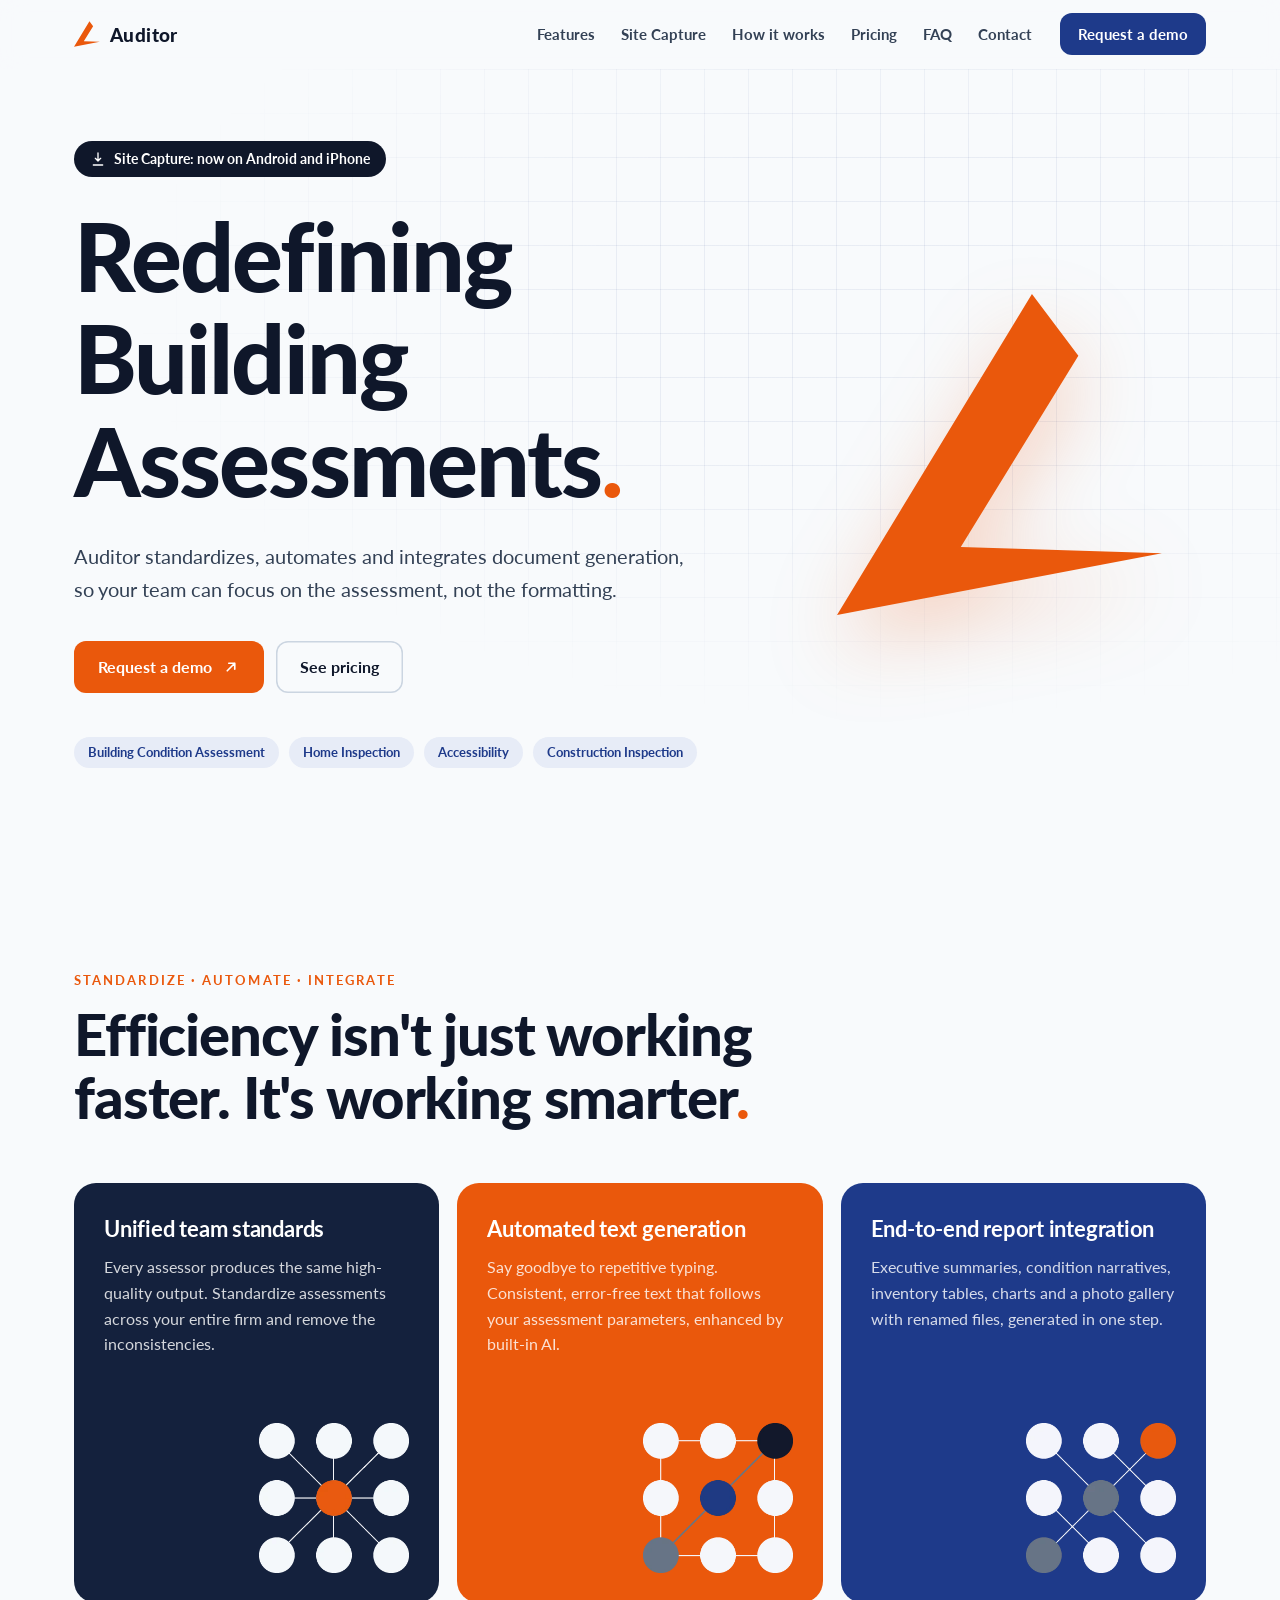
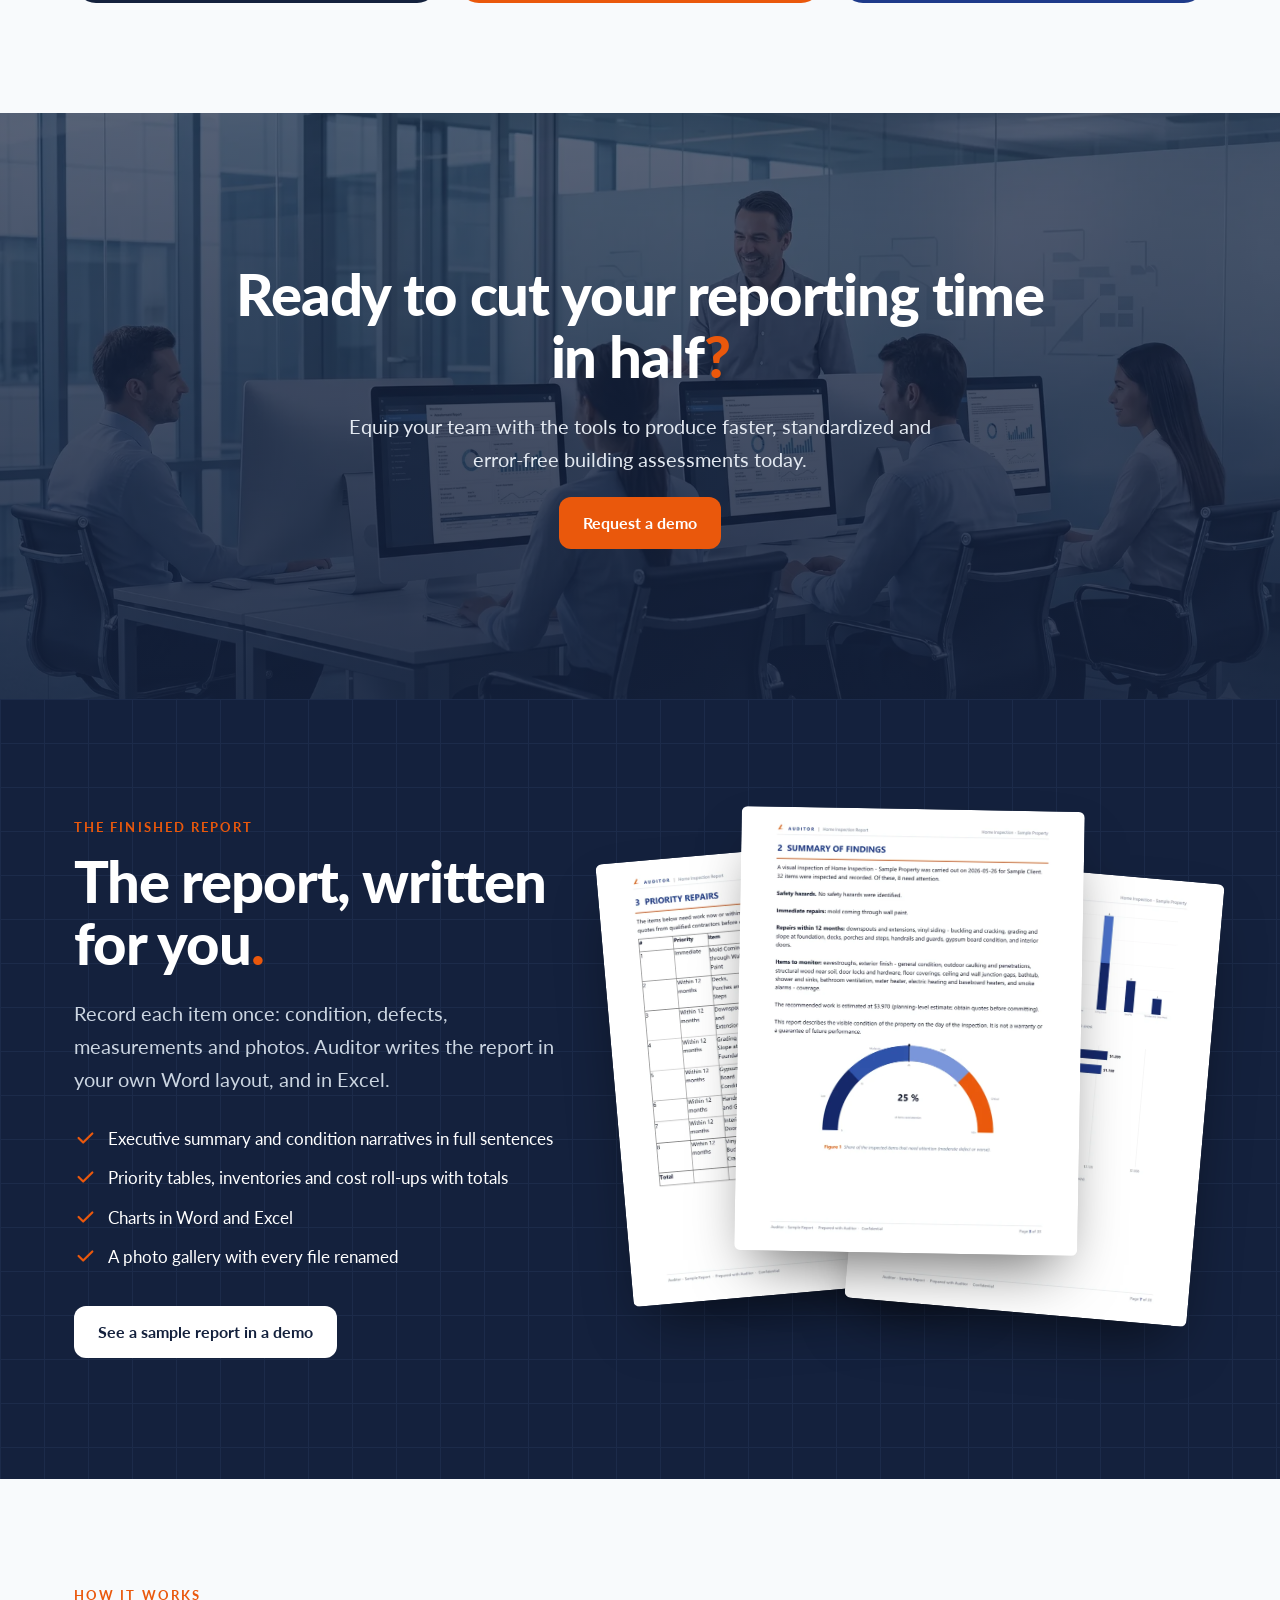
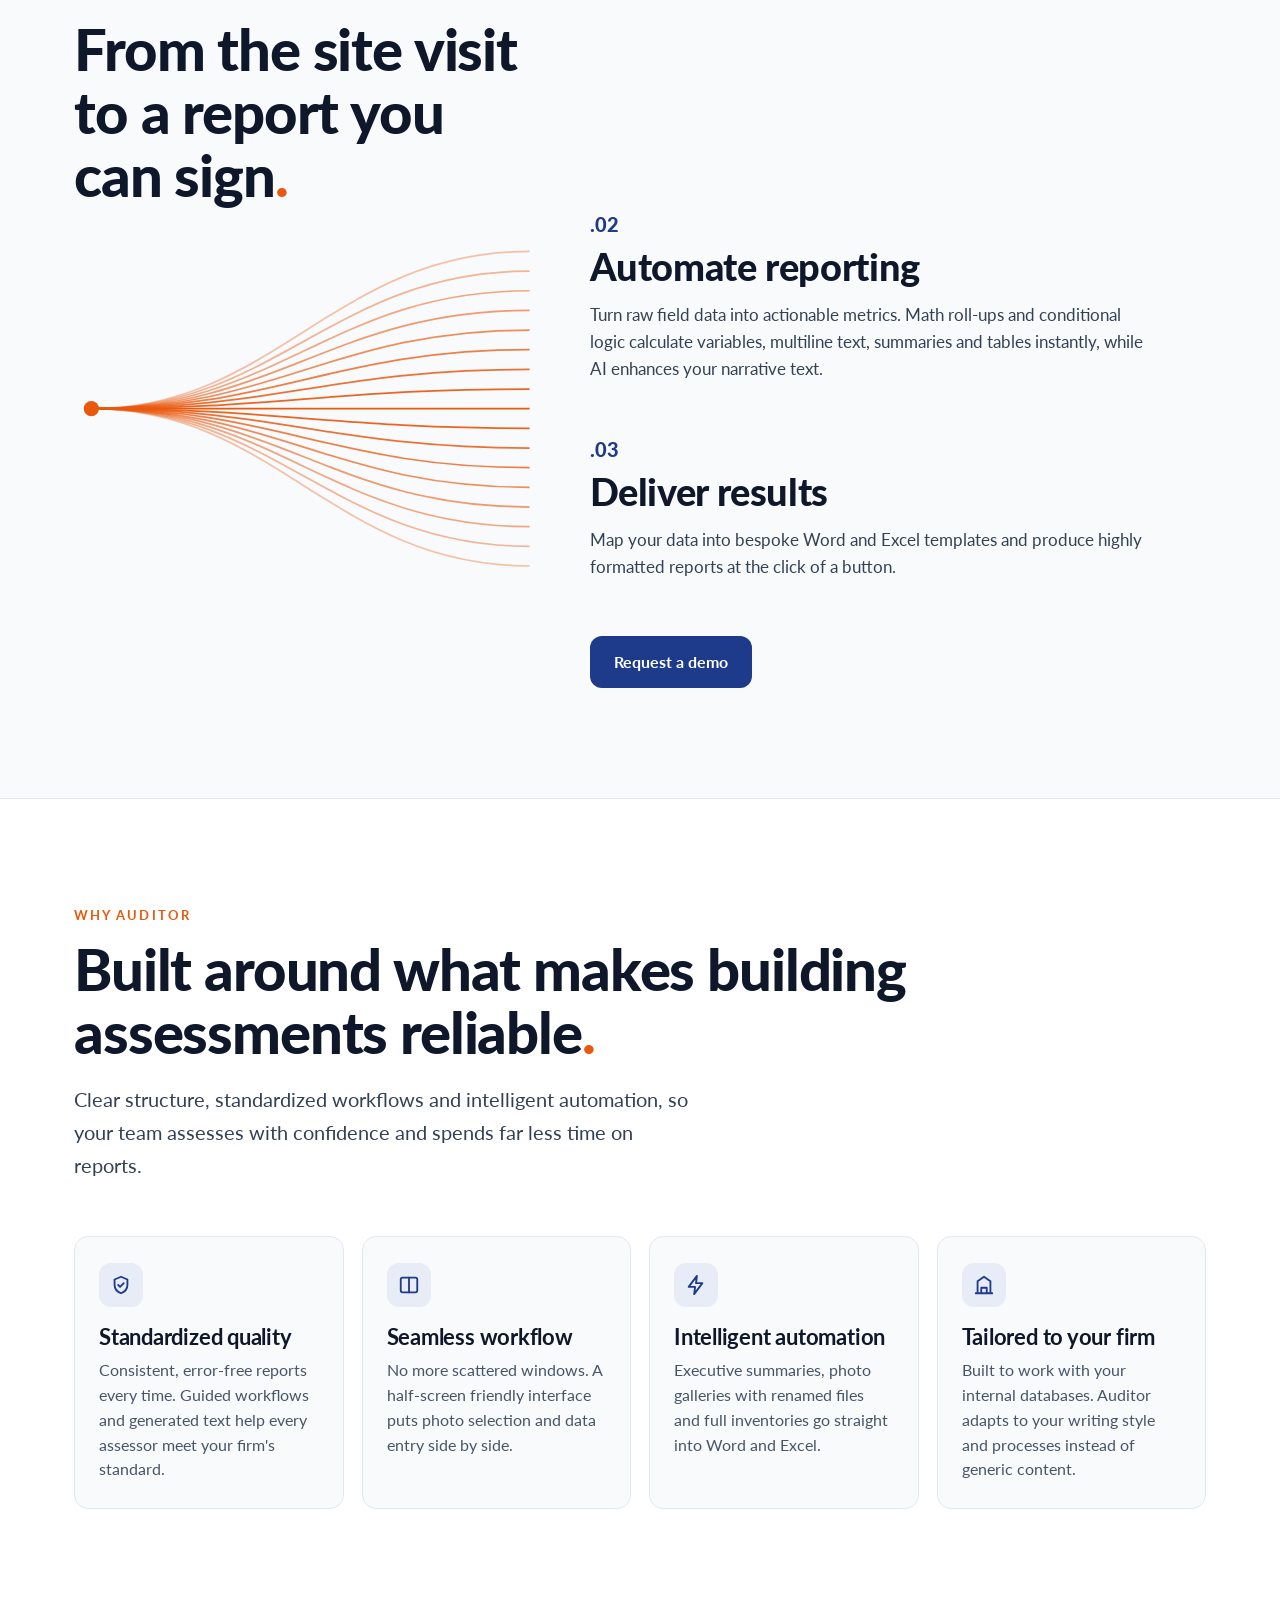
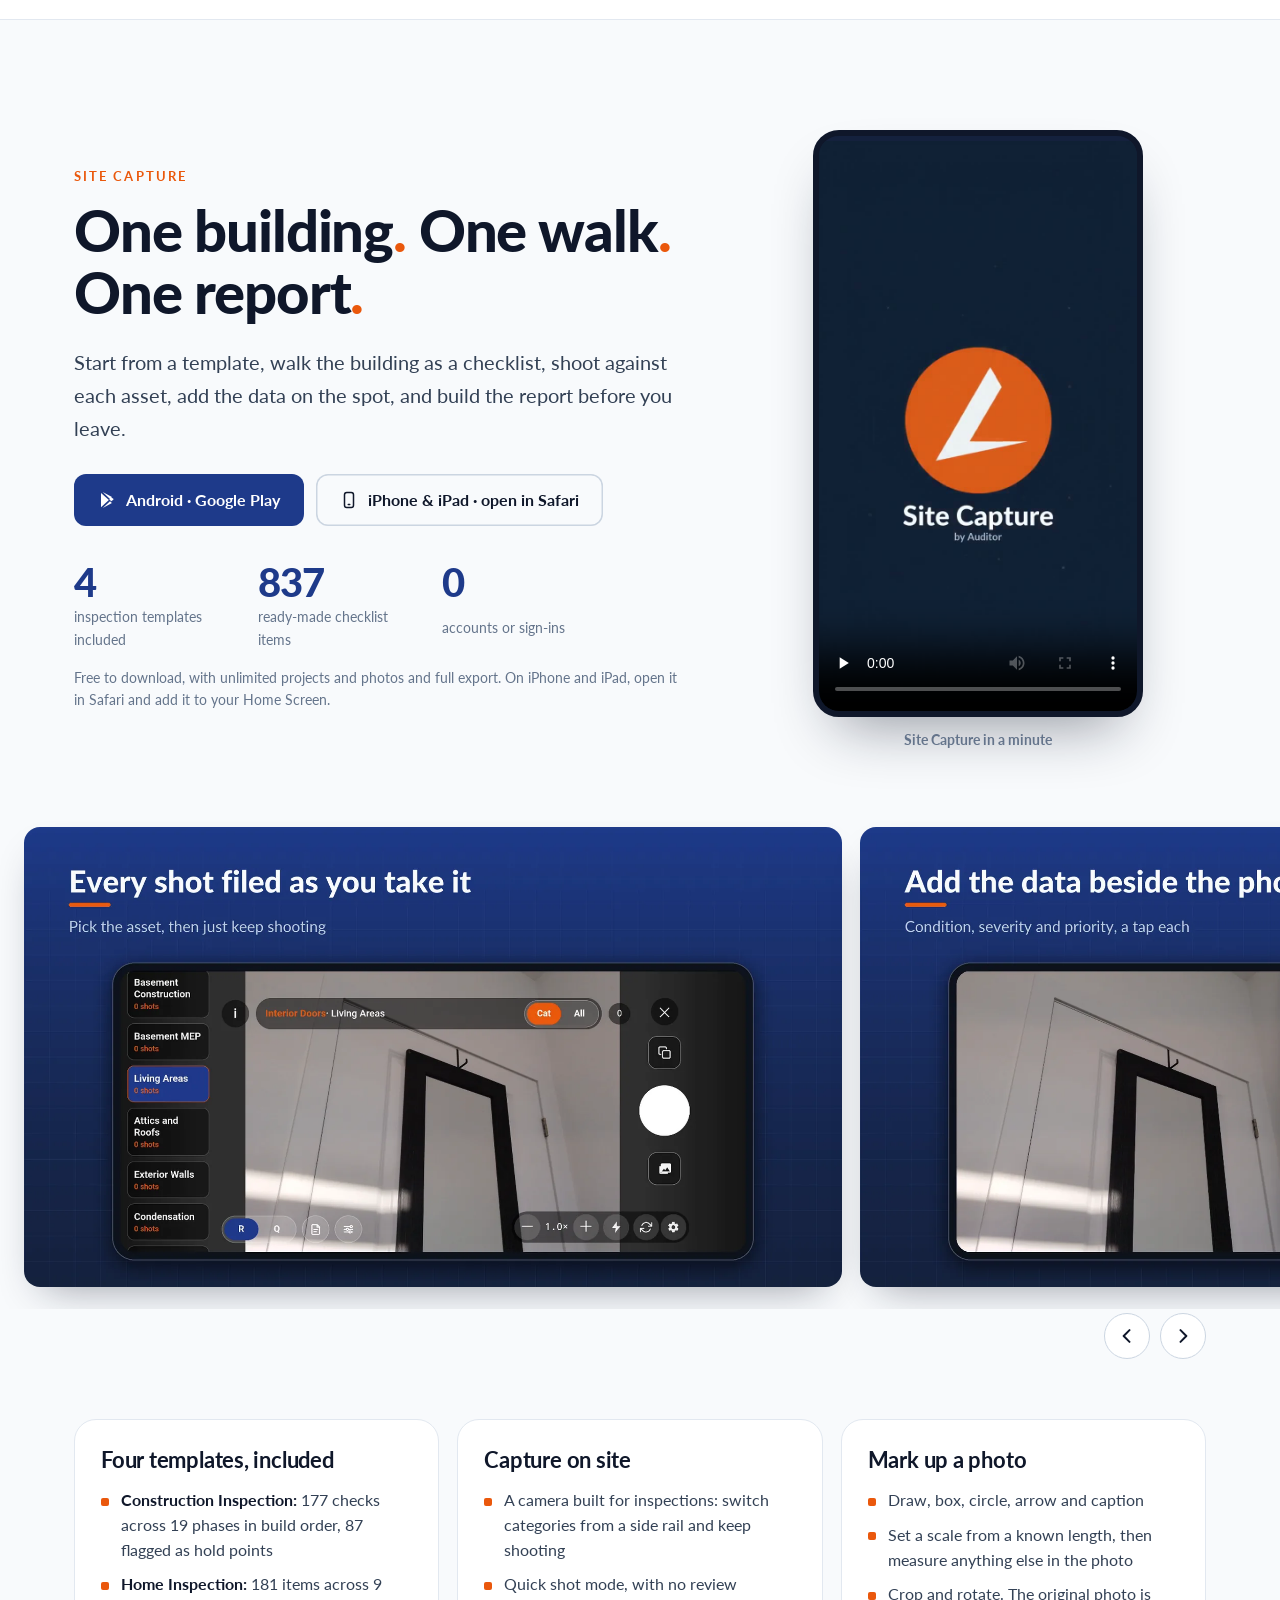
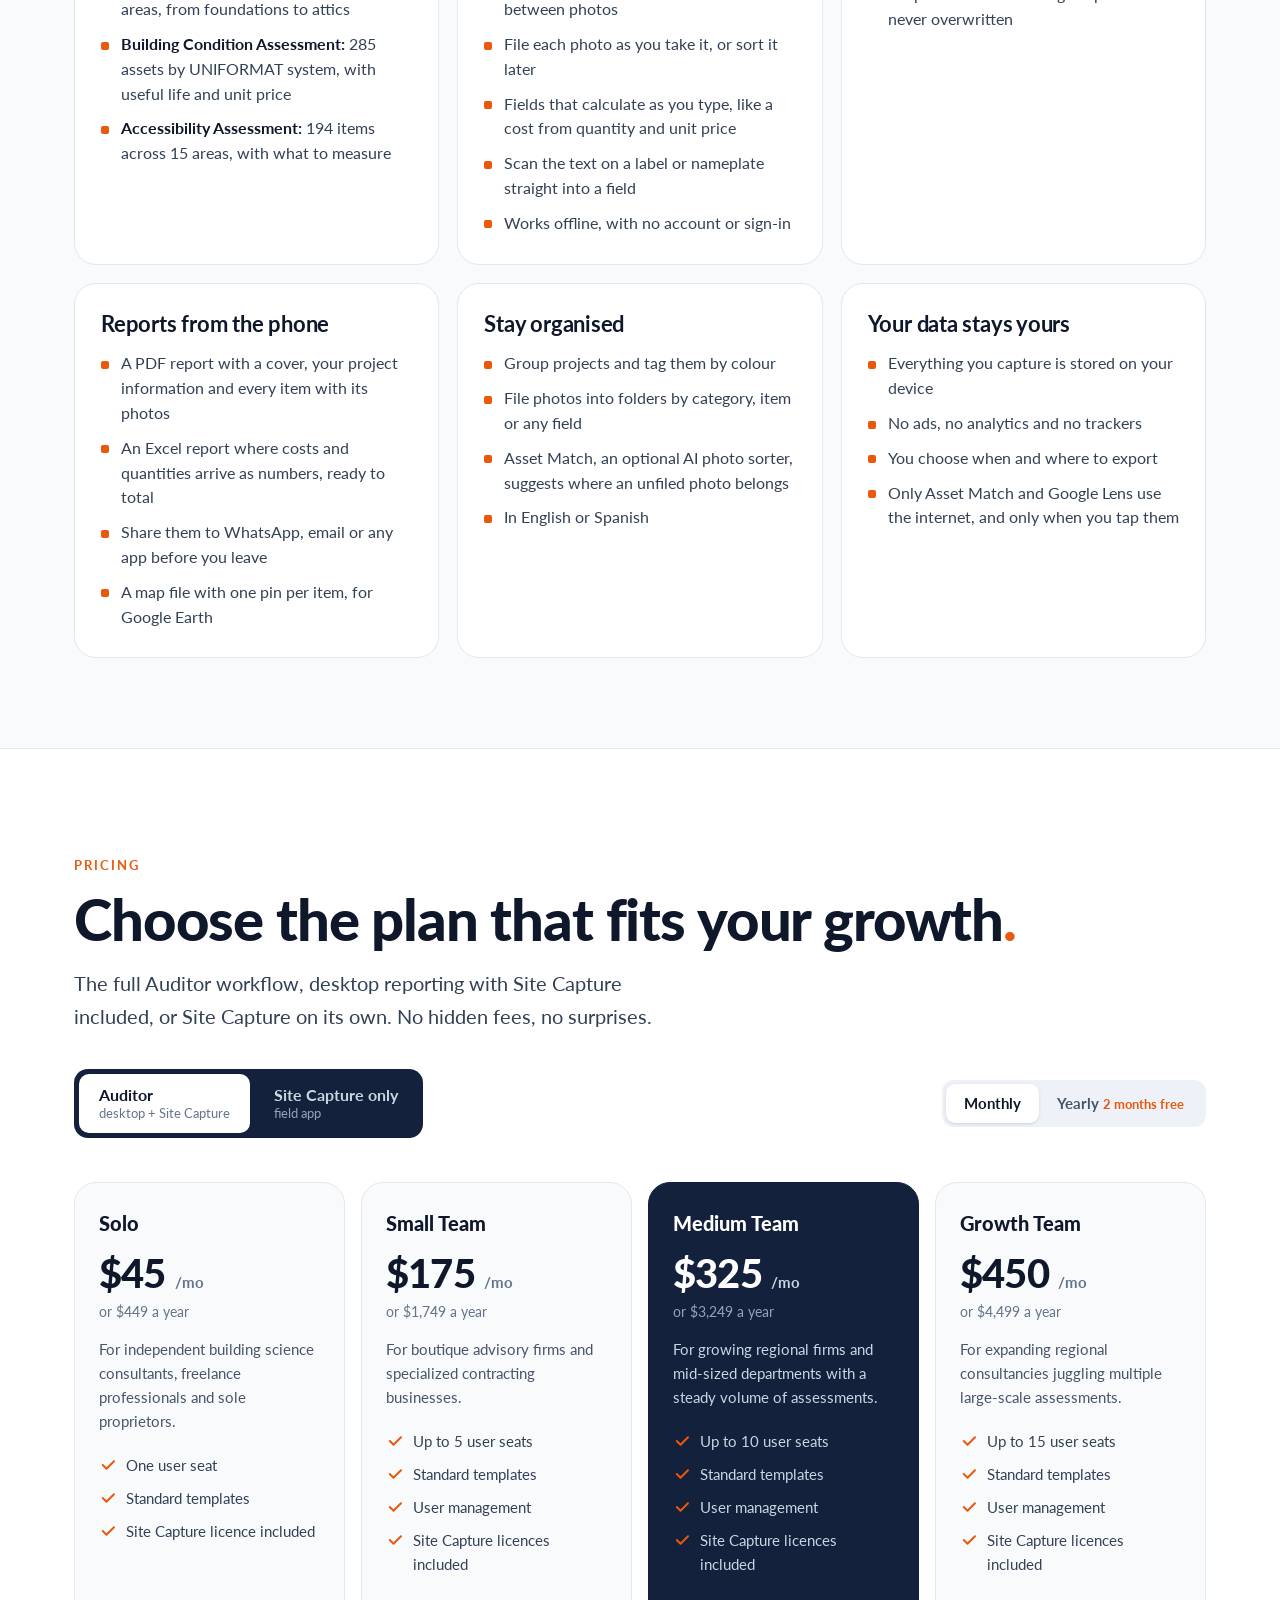
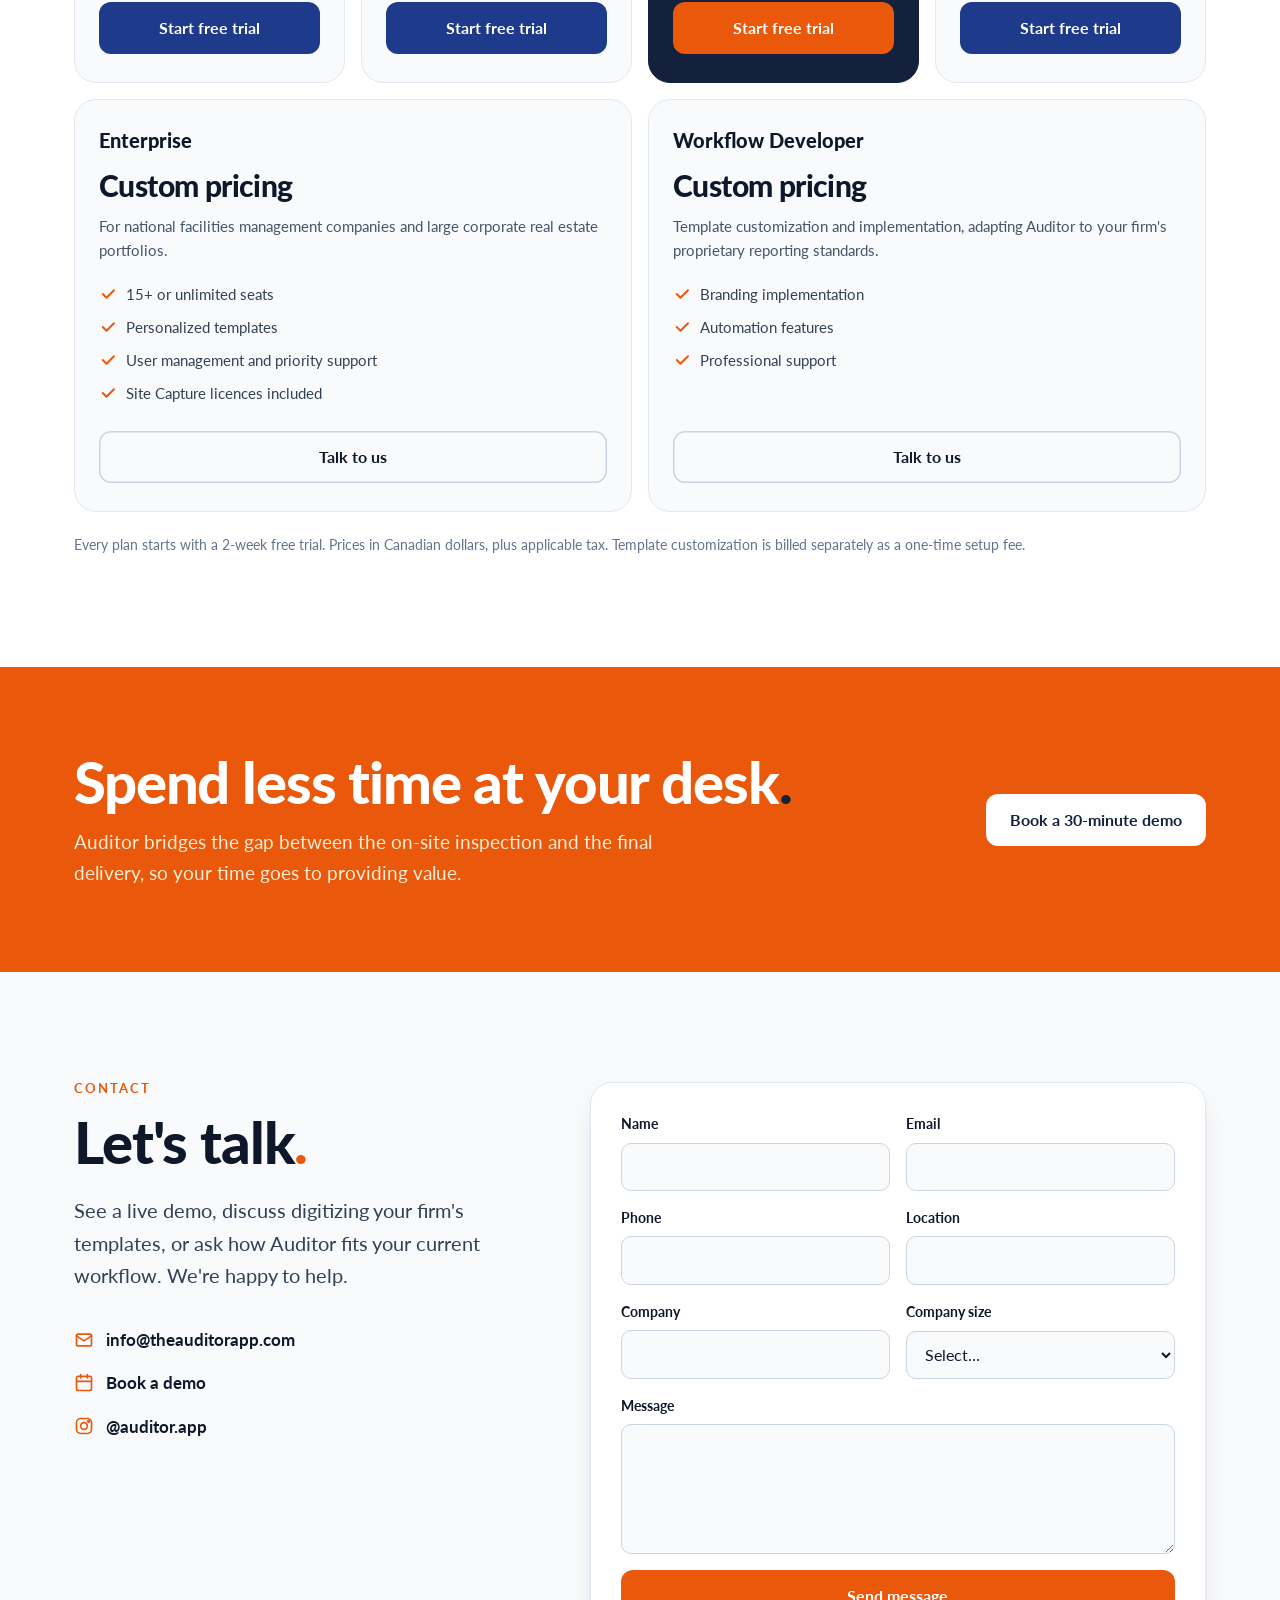
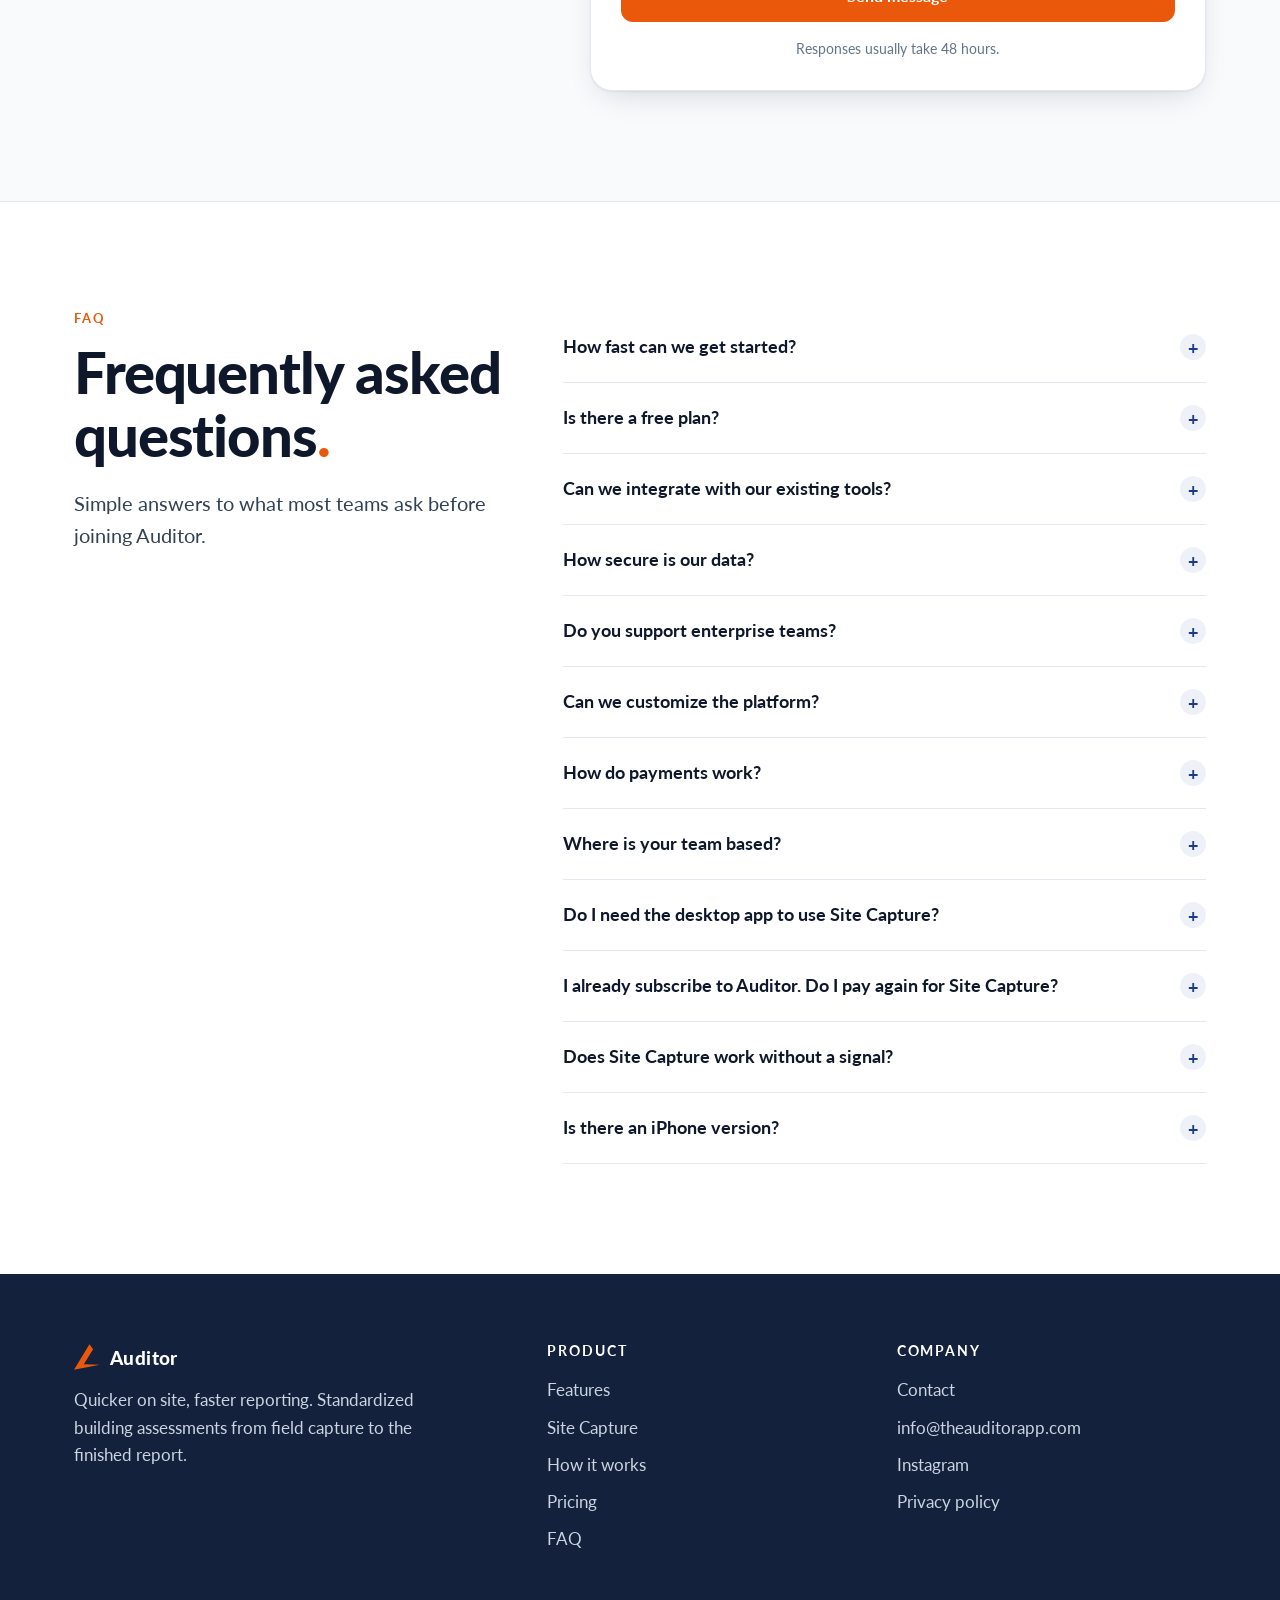
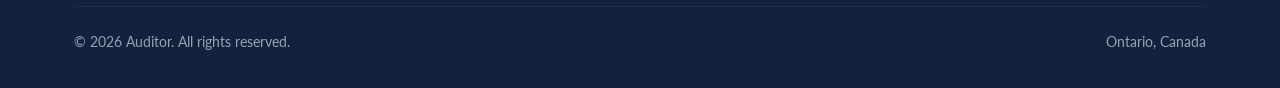
==== commit 23920d27: "Site Capture section from the 3.8 Play images and promo video; pricing split into Auditor and Site C" ====
--- a/index.html
+++ b/index.html
@@ -1,409 +1,559 @@
-<!doctype html>
-<html lang="en">
-<head>
-<meta charset="utf-8">
-<meta name="viewport" content="width=device-width, initial-scale=1">
-<title>Auditor · Redefining Building Assessments</title>
-<meta name="description" content="Auditor standardizes, automates and integrates building assessment reporting. Capture on site with Site Capture, then produce finished Word and Excel reports in a click.">
-<link rel="canonical" href="https://theauditorapp.com/">
-<meta name="theme-color" content="#14213D">
-<meta property="og:type" content="website">
-<meta property="og:url" content="https://theauditorapp.com/">
-<meta property="og:title" content="Auditor · Redefining Building Assessments">
-<meta property="og:description" content="Quicker on site, faster reporting. Standardized building assessments, from field capture to a finished report.">
-<meta property="og:image" content="https://theauditorapp.com/assets/og.png">
-<meta name="twitter:card" content="summary_large_image">
-<link rel="icon" href="assets/logo.svg" type="image/svg+xml">
-<link rel="apple-touch-icon" href="assets/apple-touch-icon.png">
-<link rel="preload" href="assets/fonts/lato-black.woff" as="font" type="font/woff" crossorigin>
-<link rel="stylesheet" href="assets/site.css">
-<script>document.documentElement.classList.add('js')</script>
-</head>
-<body>
-
-<!-- ===================== HEADER ===================== -->
-<header class="top" id="top">
-  <div class="wrap">
-    <a class="brand" href="#hero" aria-label="Auditor home"><img src="assets/logo.svg" alt="">Auditor</a>
-    <nav class="nav" aria-label="Main">
-      <a href="#features">Features</a>
-      <a href="#site-capture">Site Capture</a>
-      <a href="#how">How it works</a>
-      <a href="#pricing">Pricing</a>
-      <a href="#faq">FAQ</a>
-      <a href="#contact">Contact</a>
-    </nav>
-    <a class="btn btn-blue btn-cta" href="https://calendly.com/info-auditorapp/auditor-demo" target="_blank" rel="noopener">Request a demo</a>
-    <button class="menu-btn" aria-label="Open menu" aria-expanded="false">
-      <svg viewBox="0 0 24 24" fill="none" stroke="currentColor" stroke-width="2" stroke-linecap="round"><path d="M4 7h16M4 12h16M4 17h16"/></svg>
-    </button>
-  </div>
-</header>
-
-<main>
-<!-- ===================== HERO ===================== -->
-<section class="hero" id="hero">
-  <div class="wrap">
-    <div>
-      <a class="pill" href="#site-capture">
-        <svg viewBox="0 0 24 24" fill="none" stroke="currentColor" stroke-width="2" stroke-linecap="round" stroke-linejoin="round"><path d="M12 3v12m0 0l-4-4m4 4l4-4M5 21h14"/></svg>
-        Site Capture: now on Android and iPhone
-      </a>
-      <h1>Redefining Building Assessments<span class="dot">.</span></h1>
-      <p class="lead">Auditor standardizes, automates and integrates document generation, so your team can focus on the assessment, not the formatting.</p>
-      <div class="ctas">
-        <a class="btn btn-primary" href="https://calendly.com/info-auditorapp/auditor-demo" target="_blank" rel="noopener">Request a demo
-          <svg viewBox="0 0 24 24" fill="none" stroke="currentColor" stroke-width="2.2" stroke-linecap="round" stroke-linejoin="round"><path d="M7 17L17 7M9 7h8v8"/></svg></a>
-        <a class="btn btn-ghost" href="#pricing">See pricing</a>
-      </div>
-      <div class="hero-tags">
-        <span class="tag">Building Condition Assessment</span><span class="tag">Home Inspection</span>
-        <span class="tag">Accessibility</span><span class="tag">Construction Inspection</span>
-      </div>
-    </div>
-    <div class="hero-mark"><img src="assets/logo.svg" alt="" width="380" height="380"></div>
-  </div>
-</section>
-
-<!-- ===================== FEATURES ===================== -->
-<section id="features">
-  <div class="wrap">
-    <p class="eyebrow reveal">Standardize · Automate · Integrate</p>
-    <h2 class="reveal" style="margin-top:16px;max-width:820px">Efficiency isn't just working faster. It's working smarter<span class="dot">.</span></h2>
-    <div class="cards3">
-      <article class="fcard c1 reveal">
-        <h3>Unified team standards</h3>
-        <p>Every assessor produces the same high-quality output. Standardize assessments across your entire firm and remove the inconsistencies.</p>
-        <div class="art"><img src="assets/img/feat-standardize.webp" alt="" width="278" height="278" loading="lazy"></div>
-      </article>
-      <article class="fcard c2 reveal">
-        <h3>Automated text generation</h3>
-        <p>Say goodbye to repetitive typing. Consistent, error-free text that follows your assessment parameters, enhanced by built-in AI.</p>
-        <div class="art"><img src="assets/img/feat-automate.webp" alt="" width="278" height="278" loading="lazy"></div>
-      </article>
-      <article class="fcard c3 reveal">
-        <h3>End-to-end report integration</h3>
-        <p>Executive summaries, condition narratives, inventory tables, charts and a photo gallery with renamed files, generated in one step.</p>
-        <div class="art"><img src="assets/img/feat-integrate.webp" alt="" width="278" height="278" loading="lazy"></div>
-      </article>
-    </div>
-  </div>
-</section>
-
-<!-- ===================== PHOTO BAND ===================== -->
-<section class="photo-band">
-  <img src="assets/img/office-team.webp" alt="" width="1800" height="982" loading="lazy">
-  <div class="wrap reveal">
-    <h2>Ready to cut your reporting time in half<span class="dot">?</span></h2>
-    <p>Equip your team with the tools to produce faster, standardized and error-free building assessments today.</p>
-    <a class="btn btn-primary" href="https://calendly.com/info-auditorapp/auditor-demo" target="_blank" rel="noopener">Request a demo</a>
-  </div>
-</section>
-
-<!-- ===================== THE DELIVERABLE ===================== -->
-<section class="deliver" id="report">
-  <div class="wrap">
-    <div class="reveal">
-      <p class="eyebrow">The finished report</p>
-      <h2 style="margin-top:16px">The report, written for you<span class="dot">.</span></h2>
-      <p class="lead" style="margin-top:22px">Record each item once: condition, defects, measurements and photos. Auditor writes the report in your own Word layout, and in Excel.</p>
-      <ul class="checklist">
-        <li><svg viewBox="0 0 24 24" fill="none" stroke="currentColor" stroke-width="2.4" stroke-linecap="round" stroke-linejoin="round"><path d="M5 12l5 5L20 7"/></svg>Executive summary and condition narratives in full sentences</li>
-        <li><svg viewBox="0 0 24 24" fill="none" stroke="currentColor" stroke-width="2.4" stroke-linecap="round" stroke-linejoin="round"><path d="M5 12l5 5L20 7"/></svg>Priority tables, inventories and cost roll-ups with totals</li>
-        <li><svg viewBox="0 0 24 24" fill="none" stroke="currentColor" stroke-width="2.4" stroke-linecap="round" stroke-linejoin="round"><path d="M5 12l5 5L20 7"/></svg>Charts in Word and Excel</li>
-        <li><svg viewBox="0 0 24 24" fill="none" stroke="currentColor" stroke-width="2.4" stroke-linecap="round" stroke-linejoin="round"><path d="M5 12l5 5L20 7"/></svg>A photo gallery with every file renamed</li>
-      </ul>
-      <a class="btn btn-light" href="https://calendly.com/info-auditorapp/auditor-demo" target="_blank" rel="noopener">See a sample report in a demo</a>
-    </div>
-    <div class="pages reveal" aria-label="Pages from a sample Auditor report">
-      <img src="assets/img/report-priority.webp" alt="Sample report page: priority repairs table" width="760" height="983" loading="lazy">
-      <img src="assets/img/report-summary.webp" alt="Sample report page: summary of findings with a gauge chart" width="760" height="983" loading="lazy">
-      <img src="assets/img/report-charts.webp" alt="Sample report page: defect severity and cost charts by area" width="760" height="983" loading="lazy">
-    </div>
-  </div>
-</section>
-
-<!-- ===================== HOW IT WORKS ===================== -->
-<section class="how" id="how">
-  <div class="wrap">
-    <div class="fan">
-      <p class="eyebrow">How it works</p>
-      <h2 style="margin-top:16px">From the site visit to a report you can sign<span class="dot">.</span></h2>
-      <svg viewBox="0 0 420 300" fill="none" stroke="#EA580C" stroke-width="1.6" style="margin-top:40px" aria-hidden="true">
-        <g id="fan"></g>
-        <circle cx="16" cy="150" r="7" fill="#EA580C" stroke="none"/>
-      </svg>
-    </div>
-    <div class="steps">
-      <div class="step reveal"><div class="num">.01</div><h3>Standardize assessments</h3>
-        <p>Run audits from dynamic templates that keep your data consistent. Photo evidence, databases, project information and field data are connected as parameters across the whole assessment.</p></div>
-      <div class="step reveal"><div class="num">.02</div><h3>Automate reporting</h3>
-        <p>Turn raw field data into actionable metrics. Math roll-ups and conditional logic calculate variables, multiline text, summaries and tables instantly, while AI enhances your narrative text.</p></div>
-      <div class="step reveal"><div class="num">.03</div><h3>Deliver results</h3>
-        <p>Map your data into bespoke Word and Excel templates and produce highly formatted reports at the click of a button.</p></div>
-      <div class="reveal"><a class="btn btn-blue" href="https://calendly.com/info-auditorapp/auditor-demo" target="_blank" rel="noopener">Request a demo</a></div>
-    </div>
-  </div>
-</section>
-
-<!-- ===================== WHY ===================== -->
-<section class="why" id="why">
-  <div class="wrap">
-    <p class="eyebrow reveal">Why Auditor</p>
-    <h2 class="reveal" style="margin-top:16px;max-width:860px">Built around what makes building assessments reliable<span class="dot">.</span></h2>
-    <p class="lead reveal" style="margin-top:20px">Clear structure, standardized workflows and intelligent automation, so your team assesses with confidence and spends far less time on reports.</p>
-    <div class="why-grid">
-      <div class="why-item reveal"><div class="ic"><svg viewBox="0 0 24 24" fill="none" stroke="currentColor" stroke-width="2" stroke-linecap="round" stroke-linejoin="round"><path d="M12 3l7 3v6c0 4.5-3 7.5-7 9-4-1.5-7-4.5-7-9V6l7-3z"/><path d="M9 12l2 2 4-4"/></svg></div>
-        <h3>Standardized quality</h3><p>Consistent, error-free reports every time. Guided workflows and generated text help every assessor meet your firm's standard.</p></div>
-      <div class="why-item reveal"><div class="ic"><svg viewBox="0 0 24 24" fill="none" stroke="currentColor" stroke-width="2" stroke-linecap="round" stroke-linejoin="round"><rect x="3" y="4" width="18" height="16" rx="2"/><path d="M12 4v16"/></svg></div>
-        <h3>Seamless workflow</h3><p>No more scattered windows. A half-screen friendly interface puts photo selection and data entry side by side.</p></div>
-      <div class="why-item reveal"><div class="ic"><svg viewBox="0 0 24 24" fill="none" stroke="currentColor" stroke-width="2" stroke-linecap="round" stroke-linejoin="round"><path d="M13 2L4 14h7l-1 8 9-12h-7l1-8z"/></svg></div>
-        <h3>Intelligent automation</h3><p>Executive summaries, photo galleries with renamed files and full inventories go straight into Word and Excel.</p></div>
-      <div class="why-item reveal"><div class="ic"><svg viewBox="0 0 24 24" fill="none" stroke="currentColor" stroke-width="2" stroke-linecap="round" stroke-linejoin="round"><path d="M3 21h18M5 21V8l7-5 7 5v13M9 21v-6h6v6"/></svg></div>
-        <h3>Tailored to your firm</h3><p>Built to work with your internal databases. Auditor adapts to your writing style and processes instead of generic content.</p></div>
-    </div>
-  </div>
-</section>
-
-<!-- ===================== SITE CAPTURE ===================== -->
-<section class="sc" id="site-capture">
-  <div class="wrap">
-    <div class="reveal">
-      <p class="eyebrow">Site Capture</p>
-      <h2 style="margin-top:16px">Quicker on site<span class="dot">.</span> Faster reporting<span class="dot">.</span></h2>
-      <p class="lead" style="margin-top:22px">The field companion to Auditor. Photograph each item against your template's categories and assets, fill in its fields on the spot, and leave site with every photo filed.</p>
-      <ul class="checklist">
-        <li><svg viewBox="0 0 24 24" fill="none" stroke="currentColor" stroke-width="2.4" stroke-linecap="round" stroke-linejoin="round"><path d="M5 12l5 5L20 7"/></svg>Build a template from a spreadsheet, or start from a ready-made one</li>
-        <li><svg viewBox="0 0 24 24" fill="none" stroke="currentColor" stroke-width="2.4" stroke-linecap="round" stroke-linejoin="round"><path d="M5 12l5 5L20 7"/></svg>Capture and export work offline</li>
-        <li><svg viewBox="0 0 24 24" fill="none" stroke="currentColor" stroke-width="2.4" stroke-linecap="round" stroke-linejoin="round"><path d="M5 12l5 5L20 7"/></svg>Export a single file for Auditor, or a PDF report straight from the phone</li>
-        <li><svg viewBox="0 0 24 24" fill="none" stroke="currentColor" stroke-width="2.4" stroke-linecap="round" stroke-linejoin="round"><path d="M5 12l5 5L20 7"/></svg>Included with every Auditor plan</li>
-      </ul>
-      <div class="platforms">
-        <a class="btn btn-ink btn-blue" href="https://play.google.com/store/apps/details?id=com.auditor.sitecapture" target="_blank" rel="noopener">
-          <svg viewBox="0 0 24 24" fill="currentColor"><path d="M4 2.5v19l10.5-9.5L4 2.5zm12 8l2.6-2.4L6.3 1.3l9.7 9.2zm0 3l-9.7 9.2 12.3-6.8L16 13.5zm4-3.6l-2.4-1.4-2.6 2.5 2.6 2.5 2.4-1.4c.8-.5.8-1.7 0-2.2z"/></svg>
-          Android · Google Play</a>
-        <a class="btn btn-ghost" href="https://sitecapture.theauditorapp.com/" target="_blank" rel="noopener">
-          <svg viewBox="0 0 24 24" fill="none" stroke="currentColor" stroke-width="2" stroke-linecap="round" stroke-linejoin="round"><rect x="6" y="2" width="12" height="20" rx="3"/><path d="M11 18h2"/></svg>
-          iPhone &amp; iPad · open in Safari</a>
-      </div>
-      <p class="small-note">Free to download. On iPhone and iPad, open it in Safari and add it to your Home Screen.</p>
-    </div>
-    <div class="phones reveal">
-      <img src="assets/img/asset-list.webp" alt="Site Capture: assets grouped by category" width="520" height="1128" loading="lazy">
-      <img src="assets/img/photo-fields.webp" alt="Site Capture: a photo with its data fields" width="520" height="1128" loading="lazy">
-    </div>
-  </div>
-</section>
-
-<!-- ===================== PRICING ===================== -->
-<section class="pricing" id="pricing">
-  <div class="wrap">
-    <div class="price-head">
-      <div>
-        <p class="eyebrow">Pricing</p>
-        <h2 style="margin-top:16px">Choose the plan that fits your growth<span class="dot">.</span></h2>
-        <p class="lead" style="margin-top:16px">No hidden fees, no surprises. Every desktop plan starts with a 2-week free trial.</p>
-      </div>
-      <div class="toggle" role="group" aria-label="Billing period">
-        <button type="button" class="on" data-period="mo">Monthly</button>
-        <button type="button" data-period="yr">Yearly <span class="save">2 months free</span></button>
-      </div>
-    </div>
-
-    <div class="plans">
-      <div class="plan reveal">
-        <div class="name">Solo</div>
-        <div class="price" data-mo="$45" data-yr="$449"><span class="amt">$45</span> <small class="per">/mo</small></div>
-        <div class="alt" data-mo="or $449 a year" data-yr="about $37 a month">or $449 a year</div>
-        <p class="desc">For independent building science consultants, freelance professionals and sole proprietors.</p>
-        <ul>
-          <li class="feat"><svg viewBox="0 0 24 24" fill="none" stroke="currentColor" stroke-width="2.6" stroke-linecap="round" stroke-linejoin="round"><path d="M5 12l5 5L20 7"/></svg>One user seat</li>
-          <li class="feat"><svg viewBox="0 0 24 24" fill="none" stroke="currentColor" stroke-width="2.6" stroke-linecap="round" stroke-linejoin="round"><path d="M5 12l5 5L20 7"/></svg>Standard templates</li>
-          <li class="feat"><svg viewBox="0 0 24 24" fill="none" stroke="currentColor" stroke-width="2.6" stroke-linecap="round" stroke-linejoin="round"><path d="M5 12l5 5L20 7"/></svg>Site Capture licence included</li>
-        </ul>
-        <a class="btn btn-blue" href="https://buy.polar.sh/polar_cl_JbKtZjSbwEdXYIhVCVM1MZjR4mJwmCiYzlI8T2CGmx0" target="_blank" rel="noopener">Start free trial</a>
-      </div>
-      <div class="plan reveal">
-        <div class="name">Small Team</div>
-        <div class="price" data-mo="$175" data-yr="$1,749"><span class="amt">$175</span> <small class="per">/mo</small></div>
-        <div class="alt" data-mo="or $1,749 a year" data-yr="about $146 a month">or $1,749 a year</div>
-        <p class="desc">For boutique advisory firms and specialized contracting businesses.</p>
-        <ul>
-          <li class="feat"><svg viewBox="0 0 24 24" fill="none" stroke="currentColor" stroke-width="2.6" stroke-linecap="round" stroke-linejoin="round"><path d="M5 12l5 5L20 7"/></svg>Up to 5 user seats</li>
-          <li class="feat"><svg viewBox="0 0 24 24" fill="none" stroke="currentColor" stroke-width="2.6" stroke-linecap="round" stroke-linejoin="round"><path d="M5 12l5 5L20 7"/></svg>Standard templates</li>
-          <li class="feat"><svg viewBox="0 0 24 24" fill="none" stroke="currentColor" stroke-width="2.6" stroke-linecap="round" stroke-linejoin="round"><path d="M5 12l5 5L20 7"/></svg>User management</li>
-          <li class="feat"><svg viewBox="0 0 24 24" fill="none" stroke="currentColor" stroke-width="2.6" stroke-linecap="round" stroke-linejoin="round"><path d="M5 12l5 5L20 7"/></svg>Site Capture licences included</li>
-        </ul>
-        <a class="btn btn-blue" href="https://buy.polar.sh/polar_cl_E2WxOHshm1D4HP0MMXBcdv28IlHByxonjCTG31pAnPd" target="_blank" rel="noopener">Start free trial</a>
-      </div>
-      <div class="plan feature reveal">
-        <div class="name">Medium Team</div>
-        <div class="price" data-mo="$325" data-yr="$3,249"><span class="amt">$325</span> <small class="per">/mo</small></div>
-        <div class="alt" data-mo="or $3,249 a year" data-yr="about $271 a month">or $3,249 a year</div>
-        <p class="desc">For growing regional firms and mid-sized departments with a steady volume of assessments.</p>
-        <ul>
-          <li class="feat"><svg viewBox="0 0 24 24" fill="none" stroke="currentColor" stroke-width="2.6" stroke-linecap="round" stroke-linejoin="round"><path d="M5 12l5 5L20 7"/></svg>Up to 10 user seats</li>
-          <li class="feat"><svg viewBox="0 0 24 24" fill="none" stroke="currentColor" stroke-width="2.6" stroke-linecap="round" stroke-linejoin="round"><path d="M5 12l5 5L20 7"/></svg>Standard templates</li>
-          <li class="feat"><svg viewBox="0 0 24 24" fill="none" stroke="currentColor" stroke-width="2.6" stroke-linecap="round" stroke-linejoin="round"><path d="M5 12l5 5L20 7"/></svg>User management</li>
-          <li class="feat"><svg viewBox="0 0 24 24" fill="none" stroke="currentColor" stroke-width="2.6" stroke-linecap="round" stroke-linejoin="round"><path d="M5 12l5 5L20 7"/></svg>Site Capture licences included</li>
-        </ul>
-        <a class="btn btn-primary" href="https://buy.polar.sh/polar_cl_E2WxOHshm1D4HP0MMXBcdv28IlHByxonjCTG31pAnPd" target="_blank" rel="noopener">Start free trial</a>
-      </div>
-      <div class="plan reveal">
-        <div class="name">Growth Team</div>
-        <div class="price" data-mo="$450" data-yr="$4,499"><span class="amt">$450</span> <small class="per">/mo</small></div>
-        <div class="alt" data-mo="or $4,499 a year" data-yr="about $375 a month">or $4,499 a year</div>
-        <p class="desc">For expanding regional consultancies juggling multiple large-scale assessments.</p>
-        <ul>
-          <li class="feat"><svg viewBox="0 0 24 24" fill="none" stroke="currentColor" stroke-width="2.6" stroke-linecap="round" stroke-linejoin="round"><path d="M5 12l5 5L20 7"/></svg>Up to 15 user seats</li>
-          <li class="feat"><svg viewBox="0 0 24 24" fill="none" stroke="currentColor" stroke-width="2.6" stroke-linecap="round" stroke-linejoin="round"><path d="M5 12l5 5L20 7"/></svg>Standard templates</li>
-          <li class="feat"><svg viewBox="0 0 24 24" fill="none" stroke="currentColor" stroke-width="2.6" stroke-linecap="round" stroke-linejoin="round"><path d="M5 12l5 5L20 7"/></svg>User management</li>
-          <li class="feat"><svg viewBox="0 0 24 24" fill="none" stroke="currentColor" stroke-width="2.6" stroke-linecap="round" stroke-linejoin="round"><path d="M5 12l5 5L20 7"/></svg>Site Capture licences included</li>
-        </ul>
-        <a class="btn btn-blue" href="https://buy.polar.sh/polar_cl_E2WxOHshm1D4HP0MMXBcdv28IlHByxonjCTG31pAnPd" target="_blank" rel="noopener">Start free trial</a>
-      </div>
-    </div>
-
-    <div class="plans-2">
-      <div class="plan wide reveal">
-        <div class="name">Enterprise</div>
-        <div class="price">Custom pricing</div>
-        <p class="desc">For national facilities management companies and large corporate real estate portfolios.</p>
-        <ul>
-          <li class="feat"><svg viewBox="0 0 24 24" fill="none" stroke="currentColor" stroke-width="2.6" stroke-linecap="round" stroke-linejoin="round"><path d="M5 12l5 5L20 7"/></svg>15+ or unlimited seats</li>
-          <li class="feat"><svg viewBox="0 0 24 24" fill="none" stroke="currentColor" stroke-width="2.6" stroke-linecap="round" stroke-linejoin="round"><path d="M5 12l5 5L20 7"/></svg>Personalized templates</li>
-          <li class="feat"><svg viewBox="0 0 24 24" fill="none" stroke="currentColor" stroke-width="2.6" stroke-linecap="round" stroke-linejoin="round"><path d="M5 12l5 5L20 7"/></svg>User management and priority support</li>
-        </ul>
-        <a class="btn btn-ghost" href="#contact">Talk to us</a>
-      </div>
-      <div class="plan wide reveal">
-        <div class="name">Workflow Developer</div>
-        <div class="price">Custom pricing</div>
-        <p class="desc">Template customization and implementation, adapting Auditor to your firm's proprietary reporting standards.</p>
-        <ul>
-          <li class="feat"><svg viewBox="0 0 24 24" fill="none" stroke="currentColor" stroke-width="2.6" stroke-linecap="round" stroke-linejoin="round"><path d="M5 12l5 5L20 7"/></svg>Branding implementation</li>
-          <li class="feat"><svg viewBox="0 0 24 24" fill="none" stroke="currentColor" stroke-width="2.6" stroke-linecap="round" stroke-linejoin="round"><path d="M5 12l5 5L20 7"/></svg>Automation features</li>
-          <li class="feat"><svg viewBox="0 0 24 24" fill="none" stroke="currentColor" stroke-width="2.6" stroke-linecap="round" stroke-linejoin="round"><path d="M5 12l5 5L20 7"/></svg>Professional support</li>
-        </ul>
-        <a class="btn btn-ghost" href="#contact">Talk to us</a>
-      </div>
-      <div class="plan wide reveal">
-        <div class="name">Site Capture only</div>
-        <div class="price" data-mo="$14.99" data-yr="$149.99"><span class="amt">$14.99</span> <small class="per">/mo</small></div>
-        <div class="alt" data-mo="Solo · team plans available" data-yr="Solo · team plans available">Solo · team plans available</div>
-        <p class="desc">For field staff who don't need the desktop app. Build a template from a spreadsheet, capture on site, and export.</p>
-        <ul>
-          <li class="feat"><svg viewBox="0 0 24 24" fill="none" stroke="currentColor" stroke-width="2.6" stroke-linecap="round" stroke-linejoin="round"><path d="M5 12l5 5L20 7"/></svg>Android, iPhone and iPad</li>
-          <li class="feat"><svg viewBox="0 0 24 24" fill="none" stroke="currentColor" stroke-width="2.6" stroke-linecap="round" stroke-linejoin="round"><path d="M5 12l5 5L20 7"/></svg>Your own templates and report branding</li>
-          <li class="feat"><svg viewBox="0 0 24 24" fill="none" stroke="currentColor" stroke-width="2.6" stroke-linecap="round" stroke-linejoin="round"><path d="M5 12l5 5L20 7"/></svg>1-month free trial</li>
-        </ul>
-        <a class="btn btn-blue" href="https://buy.polar.sh/polar_cl_Sl9wI0p3I4CQdBHfrKgtfkNXvUAzQWOetJlum3UaJC2" target="_blank" rel="noopener">Start free trial</a>
-      </div>
-    </div>
-    <p class="price-note">Prices in Canadian dollars, plus applicable tax. Template customization is billed separately as a one-time setup fee.</p>
-  </div>
-</section>
-
-<!-- ===================== CTA BAND ===================== -->
-<section class="band">
-  <div class="wrap">
-    <div>
-      <h2>Spend less time at your desk<span style="color:#14213D">.</span></h2>
-      <p>Auditor bridges the gap between the on-site inspection and the final delivery, so your time goes to providing value.</p>
-    </div>
-    <a class="btn btn-light" href="https://calendly.com/info-auditorapp/auditor-demo" target="_blank" rel="noopener">Book a 30-minute demo</a>
-  </div>
-</section>
-
-<!-- ===================== CONTACT ===================== -->
-<section class="contact" id="contact">
-  <div class="wrap">
-    <div class="reveal">
-      <p class="eyebrow">Contact</p>
-      <h2 style="margin-top:16px">Let's talk<span class="dot">.</span></h2>
-      <p class="lead" style="margin-top:20px">See a live demo, discuss digitizing your firm's templates, or ask how Auditor fits your current workflow. We're happy to help.</p>
-      <div class="contact-meta">
-        <a href="mailto:info@theauditorapp.com"><svg viewBox="0 0 24 24" fill="none" stroke="currentColor" stroke-width="2" stroke-linecap="round" stroke-linejoin="round"><rect x="3" y="5" width="18" height="14" rx="2"/><path d="M3 7l9 6 9-6"/></svg>info@theauditorapp.com</a>
-        <a href="https://calendly.com/info-auditorapp/auditor-demo" target="_blank" rel="noopener"><svg viewBox="0 0 24 24" fill="none" stroke="currentColor" stroke-width="2" stroke-linecap="round" stroke-linejoin="round"><rect x="3" y="4" width="18" height="17" rx="2"/><path d="M8 2v4M16 2v4M3 10h18"/></svg>Book a demo</a>
-        <a href="https://www.instagram.com/auditor.app" target="_blank" rel="noopener"><svg viewBox="0 0 24 24" fill="none" stroke="currentColor" stroke-width="2"><rect x="3" y="3" width="18" height="18" rx="5"/><circle cx="12" cy="12" r="4"/><circle cx="17.5" cy="6.5" r="1" fill="currentColor"/></svg>@auditor.app</a>
-      </div>
-    </div>
-    <form id="contact-form" class="reveal" novalidate>
-      <div class="field"><label for="f-name">Name</label><input id="f-name" name="name" autocomplete="name" required></div>
-      <div class="field"><label for="f-email">Email</label><input id="f-email" name="email" type="email" autocomplete="email" required></div>
-      <div class="field"><label for="f-phone">Phone</label><input id="f-phone" name="phone" type="tel" autocomplete="tel"></div>
-      <div class="field"><label for="f-loc">Location</label><input id="f-loc" name="location" autocomplete="address-level2"></div>
-      <div class="field"><label for="f-co">Company</label><input id="f-co" name="company" autocomplete="organization"></div>
-      <div class="field"><label for="f-size">Company size</label>
-        <select id="f-size" name="size"><option value="">Select…</option><option>1-5</option><option>6-15</option><option>15+</option></select></div>
-      <div class="field full"><label for="f-msg">Message</label><textarea id="f-msg" name="message" required></textarea></div>
-      <button class="btn btn-primary" type="submit">Send message</button>
-      <p class="form-note" id="form-note">Responses usually take 48 hours.</p>
-    </form>
-  </div>
-</section>
-
-<!-- ===================== FAQ ===================== -->
-<section class="faq" id="faq">
-  <div class="wrap">
-    <div>
-      <p class="eyebrow">FAQ</p>
-      <h2 style="margin-top:16px">Frequently asked questions<span class="dot">.</span></h2>
-      <p class="lead" style="margin-top:20px">Simple answers to what most teams ask before joining Auditor.</p>
-    </div>
-    <div>
-      <details class="qa"><summary>How fast can we get started?<span class="pm">+</span></summary>
-        <div class="ans">Right away, with the ready-made templates: Building Condition Assessment, Home Inspection, Accessibility Assessment and Construction Inspection. If you choose our template customization service to digitize your own workflows, setup usually takes a few weeks depending on complexity.</div></details>
-      <details class="qa"><summary>Is there a free plan?<span class="pm">+</span></summary>
-        <div class="ans">The desktop app is a professional tool with no free tier, but every plan starts with a 2-week free trial and we're happy to give you a personalized demo first. Site Capture is free to download; your own templates and report branding need a licence or subscription.</div></details>
-      <details class="qa"><summary>Can we integrate with our existing tools?<span class="pm">+</span></summary>
-        <div class="ans">Yes. Auditor fits into your existing reporting process: field data, photos and calculations export straight into formatted Word documents and Excel spreadsheets.</div></details>
-      <details class="qa"><summary>How secure is our data?<span class="pm">+</span></summary>
-        <div class="ans">Data security is a top priority. Your assessment data, custom formulas and user credentials are encrypted, so your workflows, client data and building information stay confidential.</div></details>
-      <details class="qa"><summary>Do you support enterprise teams?<span class="pm">+</span></summary>
-        <div class="ans">Absolutely. Enterprise plans include priority support, bespoke integrations and unlimited seats for large portfolios.</div></details>
-      <details class="qa"><summary>Can we customize the platform?<span class="pm">+</span></summary>
-        <div class="ans">Customization is our core strength. Through our one-time template implementation service we recreate your existing spreadsheets, conditional logic and branded Word deliverables inside Auditor.</div></details>
-      <details class="qa"><summary>How do payments work?<span class="pm">+</span></summary>
-        <div class="ans">Licences are billed as a subscription, monthly or yearly, in Canadian dollars plus applicable tax. Template customization is billed separately as a one-time setup fee.</div></details>
-      <details class="qa"><summary>Where is your team based?<span class="pm">+</span></summary>
-        <div class="ans">In Ontario, Canada. We understand the demands of local standards like the OBC and AODA, and build Auditor to handle international frameworks like ASTM too.</div></details>
-      <details class="qa"><summary>Do I need the desktop app to use Site Capture?<span class="pm">+</span></summary>
-        <div class="ans">No. Build a template from a three-tab Excel file, capture on site and export on your own. The desktop app turns the captured data into a finished report.</div></details>
-      <details class="qa"><summary>I already subscribe to Auditor. Do I pay again for Site Capture?<span class="pm">+</span></summary>
-        <div class="ans">No. Your Auditor purchase includes a Site Capture licence key. Enter it in Site Capture under Settings → Your version.</div></details>
-      <details class="qa"><summary>Does Site Capture work without a signal?<span class="pm">+</span></summary>
-        <div class="ans">Yes. Capture and export work offline. Only Asset Match and Google Lens need a connection.</div></details>
-      <details class="qa"><summary>Is there an iPhone version?<span class="pm">+</span></summary>
-        <div class="ans">Yes. On iPhone and iPad, open <a href="https://sitecapture.theauditorapp.com/">sitecapture.theauditorapp.com</a> in Safari and add it to your Home Screen. On Android, get it from Google Play.</div></details>
-    </div>
-  </div>
-</section>
-</main>
-
-<!-- ===================== FOOTER ===================== -->
-<footer>
-  <div class="wrap">
-    <div class="grid">
-      <div>
-        <a class="brand" href="#hero"><img src="assets/logo.svg" alt="">Auditor</a>
-        <p style="margin-top:16px;max-width:340px">Quicker on site, faster reporting. Standardized building assessments from field capture to the finished report.</p>
-      </div>
-      <div>
-        <h4>Product</h4>
-        <ul><li><a href="#features">Features</a></li><li><a href="#site-capture">Site Capture</a></li><li><a href="#how">How it works</a></li><li><a href="#pricing">Pricing</a></li><li><a href="#faq">FAQ</a></li></ul>
-      </div>
-      <div>
-        <h4>Company</h4>
-        <ul><li><a href="#contact">Contact</a></li><li><a href="mailto:info@theauditorapp.com">info@theauditorapp.com</a></li>
-          <li><a href="https://www.instagram.com/auditor.app" target="_blank" rel="noopener">Instagram</a></li>
-          <li><a href="https://sitecapture.theauditorapp.com/privacy-policy.html">Privacy policy</a></li></ul>
-      </div>
-    </div>
-    <div class="legal"><span>© <span id="yr">2026</span> Auditor. All rights reserved.</span><span>Ontario, Canada</span></div>
-  </div>
-</footer>
-
-<script src="assets/site.js" defer></script>
-</body>
-</html>
+<!doctype html>
+<html lang="en">
+<head>
+<meta charset="utf-8">
+<meta name="viewport" content="width=device-width, initial-scale=1">
+<title>Auditor · Redefining Building Assessments</title>
+<meta name="description" content="Auditor standardizes, automates and integrates building assessment reporting. Capture on site with Site Capture, then produce finished Word and Excel reports in a click.">
+<link rel="canonical" href="https://theauditorapp.com/">
+<meta name="theme-color" content="#14213D">
+<meta property="og:type" content="website">
+<meta property="og:url" content="https://theauditorapp.com/">
+<meta property="og:title" content="Auditor · Redefining Building Assessments">
+<meta property="og:description" content="Quicker on site, faster reporting. Standardized building assessments, from field capture to a finished report.">
+<meta property="og:image" content="https://theauditorapp.com/assets/og.png">
+<meta name="twitter:card" content="summary_large_image">
+<link rel="icon" href="assets/logo.svg" type="image/svg+xml">
+<link rel="apple-touch-icon" href="assets/apple-touch-icon.png">
+<link rel="preload" href="assets/fonts/lato-black.woff" as="font" type="font/woff" crossorigin>
+<link rel="stylesheet" href="assets/site.css?v=2">
+<script>document.documentElement.classList.add('js')</script>
+</head>
+<body>
+
+<!-- ===================== HEADER ===================== -->
+<header class="top" id="top">
+  <div class="wrap">
+    <a class="brand" href="#hero" aria-label="Auditor home"><img src="assets/logo.svg" alt="">Auditor</a>
+    <nav class="nav" aria-label="Main">
+      <a href="#features">Features</a>
+      <a href="#site-capture">Site Capture</a>
+      <a href="#how">How it works</a>
+      <a href="#pricing">Pricing</a>
+      <a href="#faq">FAQ</a>
+      <a href="#contact">Contact</a>
+    </nav>
+    <a class="btn btn-blue btn-cta" href="https://calendly.com/info-auditorapp/auditor-demo" target="_blank" rel="noopener">Request a demo</a>
+    <button class="menu-btn" aria-label="Open menu" aria-expanded="false">
+      <svg viewBox="0 0 24 24" fill="none" stroke="currentColor" stroke-width="2" stroke-linecap="round"><path d="M4 7h16M4 12h16M4 17h16"/></svg>
+    </button>
+  </div>
+</header>
+
+<main>
+<!-- ===================== HERO ===================== -->
+<section class="hero" id="hero">
+  <div class="wrap">
+    <div>
+      <a class="pill" href="#site-capture">
+        <svg viewBox="0 0 24 24" fill="none" stroke="currentColor" stroke-width="2" stroke-linecap="round" stroke-linejoin="round"><path d="M12 3v12m0 0l-4-4m4 4l4-4M5 21h14"/></svg>
+        Site Capture: now on Android and iPhone
+      </a>
+      <h1>Redefining Building Assessments<span class="dot">.</span></h1>
+      <p class="lead">Auditor standardizes, automates and integrates document generation, so your team can focus on the assessment, not the formatting.</p>
+      <div class="ctas">
+        <a class="btn btn-primary" href="https://calendly.com/info-auditorapp/auditor-demo" target="_blank" rel="noopener">Request a demo
+          <svg viewBox="0 0 24 24" fill="none" stroke="currentColor" stroke-width="2.2" stroke-linecap="round" stroke-linejoin="round"><path d="M7 17L17 7M9 7h8v8"/></svg></a>
+        <a class="btn btn-ghost" href="#pricing">See pricing</a>
+      </div>
+      <div class="hero-tags">
+        <span class="tag">Building Condition Assessment</span><span class="tag">Home Inspection</span>
+        <span class="tag">Accessibility</span><span class="tag">Construction Inspection</span>
+      </div>
+    </div>
+    <div class="hero-mark"><img src="assets/logo.svg" alt="" width="380" height="380"></div>
+  </div>
+</section>
+
+<!-- ===================== FEATURES ===================== -->
+<section id="features">
+  <div class="wrap">
+    <p class="eyebrow reveal">Standardize · Automate · Integrate</p>
+    <h2 class="reveal" style="margin-top:16px;max-width:820px">Efficiency isn't just working faster. It's working smarter<span class="dot">.</span></h2>
+    <div class="cards3">
+      <article class="fcard c1 reveal">
+        <h3>Unified team standards</h3>
+        <p>Every assessor produces the same high-quality output. Standardize assessments across your entire firm and remove the inconsistencies.</p>
+        <div class="art"><img src="assets/img/feat-standardize.webp" alt="" width="278" height="278" loading="lazy"></div>
+      </article>
+      <article class="fcard c2 reveal">
+        <h3>Automated text generation</h3>
+        <p>Say goodbye to repetitive typing. Consistent, error-free text that follows your assessment parameters, enhanced by built-in AI.</p>
+        <div class="art"><img src="assets/img/feat-automate.webp" alt="" width="278" height="278" loading="lazy"></div>
+      </article>
+      <article class="fcard c3 reveal">
+        <h3>End-to-end report integration</h3>
+        <p>Executive summaries, condition narratives, inventory tables, charts and a photo gallery with renamed files, generated in one step.</p>
+        <div class="art"><img src="assets/img/feat-integrate.webp" alt="" width="278" height="278" loading="lazy"></div>
+      </article>
+    </div>
+  </div>
+</section>
+
+<!-- ===================== PHOTO BAND ===================== -->
+<section class="photo-band">
+  <img src="assets/img/office-team.webp" alt="" width="1800" height="982" loading="lazy">
+  <div class="wrap reveal">
+    <h2>Ready to cut your reporting time in half<span class="dot">?</span></h2>
+    <p>Equip your team with the tools to produce faster, standardized and error-free building assessments today.</p>
+    <a class="btn btn-primary" href="https://calendly.com/info-auditorapp/auditor-demo" target="_blank" rel="noopener">Request a demo</a>
+  </div>
+</section>
+
+<!-- ===================== THE DELIVERABLE ===================== -->
+<section class="deliver" id="report">
+  <div class="wrap">
+    <div class="reveal">
+      <p class="eyebrow">The finished report</p>
+      <h2 style="margin-top:16px">The report, written for you<span class="dot">.</span></h2>
+      <p class="lead" style="margin-top:22px">Record each item once: condition, defects, measurements and photos. Auditor writes the report in your own Word layout, and in Excel.</p>
+      <ul class="checklist">
+        <li><svg viewBox="0 0 24 24" fill="none" stroke="currentColor" stroke-width="2.4" stroke-linecap="round" stroke-linejoin="round"><path d="M5 12l5 5L20 7"/></svg>Executive summary and condition narratives in full sentences</li>
+        <li><svg viewBox="0 0 24 24" fill="none" stroke="currentColor" stroke-width="2.4" stroke-linecap="round" stroke-linejoin="round"><path d="M5 12l5 5L20 7"/></svg>Priority tables, inventories and cost roll-ups with totals</li>
+        <li><svg viewBox="0 0 24 24" fill="none" stroke="currentColor" stroke-width="2.4" stroke-linecap="round" stroke-linejoin="round"><path d="M5 12l5 5L20 7"/></svg>Charts in Word and Excel</li>
+        <li><svg viewBox="0 0 24 24" fill="none" stroke="currentColor" stroke-width="2.4" stroke-linecap="round" stroke-linejoin="round"><path d="M5 12l5 5L20 7"/></svg>A photo gallery with every file renamed</li>
+      </ul>
+      <a class="btn btn-light" href="https://calendly.com/info-auditorapp/auditor-demo" target="_blank" rel="noopener">See a sample report in a demo</a>
+    </div>
+    <div class="pages reveal" aria-label="Pages from a sample Auditor report">
+      <img src="assets/img/report-priority.webp" alt="Sample report page: priority repairs table" width="760" height="983" loading="lazy">
+      <img src="assets/img/report-summary.webp" alt="Sample report page: summary of findings with a gauge chart" width="760" height="983" loading="lazy">
+      <img src="assets/img/report-charts.webp" alt="Sample report page: defect severity and cost charts by area" width="760" height="983" loading="lazy">
+    </div>
+  </div>
+</section>
+
+<!-- ===================== HOW IT WORKS ===================== -->
+<section class="how" id="how">
+  <div class="wrap">
+    <div class="fan">
+      <p class="eyebrow">How it works</p>
+      <h2 style="margin-top:16px">From the site visit to a report you can sign<span class="dot">.</span></h2>
+      <svg viewBox="0 0 420 300" fill="none" stroke="#EA580C" stroke-width="1.6" style="margin-top:40px" aria-hidden="true">
+        <g id="fan"></g>
+        <circle cx="16" cy="150" r="7" fill="#EA580C" stroke="none"/>
+      </svg>
+    </div>
+    <div class="steps">
+      <div class="step reveal"><div class="num">.01</div><h3>Standardize assessments</h3>
+        <p>Run audits from dynamic templates that keep your data consistent. Photo evidence, databases, project information and field data are connected as parameters across the whole assessment.</p></div>
+      <div class="step reveal"><div class="num">.02</div><h3>Automate reporting</h3>
+        <p>Turn raw field data into actionable metrics. Math roll-ups and conditional logic calculate variables, multiline text, summaries and tables instantly, while AI enhances your narrative text.</p></div>
+      <div class="step reveal"><div class="num">.03</div><h3>Deliver results</h3>
+        <p>Map your data into bespoke Word and Excel templates and produce highly formatted reports at the click of a button.</p></div>
+      <div class="reveal"><a class="btn btn-blue" href="https://calendly.com/info-auditorapp/auditor-demo" target="_blank" rel="noopener">Request a demo</a></div>
+    </div>
+  </div>
+</section>
+
+<!-- ===================== WHY ===================== -->
+<section class="why" id="why">
+  <div class="wrap">
+    <p class="eyebrow reveal">Why Auditor</p>
+    <h2 class="reveal" style="margin-top:16px;max-width:860px">Built around what makes building assessments reliable<span class="dot">.</span></h2>
+    <p class="lead reveal" style="margin-top:20px">Clear structure, standardized workflows and intelligent automation, so your team assesses with confidence and spends far less time on reports.</p>
+    <div class="why-grid">
+      <div class="why-item reveal"><div class="ic"><svg viewBox="0 0 24 24" fill="none" stroke="currentColor" stroke-width="2" stroke-linecap="round" stroke-linejoin="round"><path d="M12 3l7 3v6c0 4.5-3 7.5-7 9-4-1.5-7-4.5-7-9V6l7-3z"/><path d="M9 12l2 2 4-4"/></svg></div>
+        <h3>Standardized quality</h3><p>Consistent, error-free reports every time. Guided workflows and generated text help every assessor meet your firm's standard.</p></div>
+      <div class="why-item reveal"><div class="ic"><svg viewBox="0 0 24 24" fill="none" stroke="currentColor" stroke-width="2" stroke-linecap="round" stroke-linejoin="round"><rect x="3" y="4" width="18" height="16" rx="2"/><path d="M12 4v16"/></svg></div>
+        <h3>Seamless workflow</h3><p>No more scattered windows. A half-screen friendly interface puts photo selection and data entry side by side.</p></div>
+      <div class="why-item reveal"><div class="ic"><svg viewBox="0 0 24 24" fill="none" stroke="currentColor" stroke-width="2" stroke-linecap="round" stroke-linejoin="round"><path d="M13 2L4 14h7l-1 8 9-12h-7l1-8z"/></svg></div>
+        <h3>Intelligent automation</h3><p>Executive summaries, photo galleries with renamed files and full inventories go straight into Word and Excel.</p></div>
+      <div class="why-item reveal"><div class="ic"><svg viewBox="0 0 24 24" fill="none" stroke="currentColor" stroke-width="2" stroke-linecap="round" stroke-linejoin="round"><path d="M3 21h18M5 21V8l7-5 7 5v13M9 21v-6h6v6"/></svg></div>
+        <h3>Tailored to your firm</h3><p>Built to work with your internal databases. Auditor adapts to your writing style and processes instead of generic content.</p></div>
+    </div>
+  </div>
+</section>
+
+<!-- ===================== SITE CAPTURE ===================== -->
+<section class="sc" id="site-capture">
+  <div class="wrap">
+    <div class="sc-intro">
+      <div class="reveal">
+        <p class="eyebrow">Site Capture</p>
+        <h2 style="margin-top:16px">One building<span class="dot">.</span> One walk<span class="dot">.</span> One report<span class="dot">.</span></h2>
+        <p class="lead" style="margin-top:22px">Start from a template, walk the building as a checklist, shoot against each asset, add the data on the spot, and build the report before you leave.</p>
+        <div class="platforms">
+          <a class="btn btn-blue" href="https://play.google.com/store/apps/details?id=com.auditor.sitecapture" target="_blank" rel="noopener">
+            <svg viewBox="0 0 24 24" fill="currentColor"><path d="M4 2.5v19l10.5-9.5L4 2.5zm12 8l2.6-2.4L6.3 1.3l9.7 9.2zm0 3l-9.7 9.2 12.3-6.8L16 13.5zm4-3.6l-2.4-1.4-2.6 2.5 2.6 2.5 2.4-1.4c.8-.5.8-1.7 0-2.2z"/></svg>
+            Android · Google Play</a>
+          <a class="btn btn-ghost" href="https://sitecapture.theauditorapp.com/" target="_blank" rel="noopener">
+            <svg viewBox="0 0 24 24" fill="none" stroke="currentColor" stroke-width="2" stroke-linecap="round" stroke-linejoin="round"><rect x="6" y="2" width="12" height="20" rx="3"/><path d="M11 18h2"/></svg>
+            iPhone &amp; iPad · open in Safari</a>
+        </div>
+        <div class="sc-facts">
+          <div><b>4</b><span>inspection templates included</span></div>
+          <div><b>837</b><span>ready-made checklist items</span></div>
+          <div><b>0</b><span>accounts or sign-ins</span></div>
+        </div>
+        <p class="small-note">Free to download, with unlimited projects and photos and full export. On iPhone and iPad, open it in Safari and add it to your Home Screen.</p>
+      </div>
+      <figure class="sc-video reveal">
+        <video controls preload="none" playsinline poster="assets/video/poster.jpg" width="720" height="1280">
+          <source src="assets/video/site-capture-in-a-minute.mp4" type="video/mp4">
+        </video>
+        <figcaption>Site Capture in a minute</figcaption>
+      </figure>
+    </div>
+  </div>
+
+  <div class="shots-wrap">
+    <div class="shots" id="shots" tabindex="0" aria-label="Site Capture screens">
+      <figure><img src="assets/img/sc-01-every-shot-filed.webp" alt="Every shot filed as you take it: pick the asset, then just keep shooting" width="1600" height="900" loading="lazy"></figure>
+      <figure><img src="assets/img/sc-02-add-the-data.webp" alt="Add the data beside the photo: condition, severity and priority, a tap each" width="1600" height="900" loading="lazy"></figure>
+      <figure><img src="assets/img/sc-08-checklist.webp" alt="The whole building as a checklist: every asset by category, with its progress" width="720" height="1280" loading="lazy"></figure>
+      <figure><img src="assets/img/sc-03-scan-a-nameplate.webp" alt="Scan a nameplate into a field: tap the text on the photo, no typing" width="1600" height="900" loading="lazy"></figure>
+      <figure><img src="assets/img/sc-05-asset-match.webp" alt="Asset Match, the AI photo sorter: it ranks every asset for an unfiled photo" width="720" height="1280" loading="lazy"></figure>
+      <figure><img src="assets/img/sc-04-mark-up.webp" alt="Mark up what matters: arrows, labels and measurements, the original is kept" width="1600" height="900" loading="lazy"></figure>
+      <figure><img src="assets/img/sc-06-reports.webp" alt="PDF and Excel reports, built on the phone and shared before you leave the site" width="720" height="1280" loading="lazy"></figure>
+      <figure><img src="assets/img/sc-07-templates.webp" alt="Four inspection templates included: home, construction, building condition and accessibility" width="720" height="1280" loading="lazy"></figure>
+      <figure><img src="assets/img/sc-09-your-brand.webp" alt="Your brand on the report: your colours, logo, title and footer, with a licence" width="720" height="1280" loading="lazy"></figure>
+    </div>
+    <div class="shots-nav">
+      <button type="button" data-dir="-1" aria-label="Previous screens"><svg viewBox="0 0 24 24" fill="none" stroke="currentColor" stroke-width="2.4" stroke-linecap="round" stroke-linejoin="round"><path d="M15 5l-7 7 7 7"/></svg></button>
+      <button type="button" data-dir="1" aria-label="Next screens"><svg viewBox="0 0 24 24" fill="none" stroke="currentColor" stroke-width="2.4" stroke-linecap="round" stroke-linejoin="round"><path d="M9 5l7 7-7 7"/></svg></button>
+    </div>
+  </div>
+
+  <div class="wrap">
+    <div class="sc-grid">
+      <article class="sc-card reveal">
+        <h3>Four templates, included</h3>
+        <ul>
+          <li><b>Construction Inspection:</b> 177 checks across 19 phases in build order, 87 flagged as hold points</li>
+          <li><b>Home Inspection:</b> 181 items across 9 areas, from foundations to attics</li>
+          <li><b>Building Condition Assessment:</b> 285 assets by UNIFORMAT system, with useful life and unit price</li>
+          <li><b>Accessibility Assessment:</b> 194 items across 15 areas, with what to measure</li>
+        </ul>
+      </article>
+      <article class="sc-card reveal">
+        <h3>Capture on site</h3>
+        <ul>
+          <li>A camera built for inspections: switch categories from a side rail and keep shooting</li>
+          <li>Quick shot mode, with no review between photos</li>
+          <li>File each photo as you take it, or sort it later</li>
+          <li>Fields that calculate as you type, like a cost from quantity and unit price</li>
+          <li>Scan the text on a label or nameplate straight into a field</li>
+          <li>Works offline, with no account or sign-in</li>
+        </ul>
+      </article>
+      <article class="sc-card reveal">
+        <h3>Mark up a photo</h3>
+        <ul>
+          <li>Draw, box, circle, arrow and caption</li>
+          <li>Set a scale from a known length, then measure anything else in the photo</li>
+          <li>Crop and rotate. The original photo is never overwritten</li>
+        </ul>
+      </article>
+      <article class="sc-card reveal">
+        <h3>Reports from the phone</h3>
+        <ul>
+          <li>A PDF report with a cover, your project information and every item with its photos</li>
+          <li>An Excel report where costs and quantities arrive as numbers, ready to total</li>
+          <li>Share them to WhatsApp, email or any app before you leave</li>
+          <li>A map file with one pin per item, for Google Earth</li>
+        </ul>
+      </article>
+      <article class="sc-card reveal">
+        <h3>Stay organised</h3>
+        <ul>
+          <li>Group projects and tag them by colour</li>
+          <li>File photos into folders by category, item or any field</li>
+          <li>Asset Match, an optional AI photo sorter, suggests where an unfiled photo belongs</li>
+          <li>In English or Spanish</li>
+        </ul>
+      </article>
+      <article class="sc-card reveal">
+        <h3>Your data stays yours</h3>
+        <ul>
+          <li>Everything you capture is stored on your device</li>
+          <li>No ads, no analytics and no trackers</li>
+          <li>You choose when and where to export</li>
+          <li>Only Asset Match and Google Lens use the internet, and only when you tap them</li>
+        </ul>
+      </article>
+    </div>
+  </div>
+</section>
+
+<!-- ===================== PRICING ===================== -->
+<section class="pricing" id="pricing">
+  <div class="wrap">
+    <div class="price-head">
+      <div>
+        <p class="eyebrow">Pricing</p>
+        <h2 style="margin-top:16px">Choose the plan that fits your growth<span class="dot">.</span></h2>
+        <p class="lead" style="margin-top:16px">The full Auditor workflow, desktop reporting with Site Capture included, or Site Capture on its own. No hidden fees, no surprises.</p>
+      </div>
+    </div>
+    <div class="price-controls">
+      <div class="tabs" role="tablist" aria-label="Product">
+        <button type="button" role="tab" class="on" aria-selected="true" data-product="auditor">Auditor <span>desktop + Site Capture</span></button>
+        <button type="button" role="tab" aria-selected="false" data-product="sc">Site Capture only <span>field app</span></button>
+      </div>
+      <div class="toggle" role="group" aria-label="Billing period">
+        <button type="button" class="on" data-period="mo">Monthly</button>
+        <button type="button" data-period="yr">Yearly <span class="save">2 months free</span></button>
+      </div>
+    </div>
+
+    <!-- Auditor: desktop + Site Capture -->
+    <div class="tier-panel" data-panel="auditor" role="tabpanel">
+      <div class="plans">
+        <div class="plan">
+          <div class="name">Solo</div>
+          <div class="price" data-mo="$45" data-yr="$449"><span class="amt">$45</span> <small class="per">/mo</small></div>
+          <div class="alt" data-mo="or $449 a year" data-yr="about $37 a month">or $449 a year</div>
+          <p class="desc">For independent building science consultants, freelance professionals and sole proprietors.</p>
+          <ul>
+            <li class="feat">One user seat</li>
+            <li class="feat">Standard templates</li>
+            <li class="feat">Site Capture licence included</li>
+          </ul>
+          <a class="btn btn-blue" href="https://buy.polar.sh/polar_cl_JbKtZjSbwEdXYIhVCVM1MZjR4mJwmCiYzlI8T2CGmx0" target="_blank" rel="noopener">Start free trial</a>
+        </div>
+        <div class="plan">
+          <div class="name">Small Team</div>
+          <div class="price" data-mo="$175" data-yr="$1,749"><span class="amt">$175</span> <small class="per">/mo</small></div>
+          <div class="alt" data-mo="or $1,749 a year" data-yr="about $146 a month">or $1,749 a year</div>
+          <p class="desc">For boutique advisory firms and specialized contracting businesses.</p>
+          <ul>
+            <li class="feat">Up to 5 user seats</li>
+            <li class="feat">Standard templates</li>
+            <li class="feat">User management</li>
+            <li class="feat">Site Capture licences included</li>
+          </ul>
+          <a class="btn btn-blue" href="https://buy.polar.sh/polar_cl_E2WxOHshm1D4HP0MMXBcdv28IlHByxonjCTG31pAnPd" target="_blank" rel="noopener">Start free trial</a>
+        </div>
+        <div class="plan feature">
+          <div class="name">Medium Team</div>
+          <div class="price" data-mo="$325" data-yr="$3,249"><span class="amt">$325</span> <small class="per">/mo</small></div>
+          <div class="alt" data-mo="or $3,249 a year" data-yr="about $271 a month">or $3,249 a year</div>
+          <p class="desc">For growing regional firms and mid-sized departments with a steady volume of assessments.</p>
+          <ul>
+            <li class="feat">Up to 10 user seats</li>
+            <li class="feat">Standard templates</li>
+            <li class="feat">User management</li>
+            <li class="feat">Site Capture licences included</li>
+          </ul>
+          <a class="btn btn-primary" href="https://buy.polar.sh/polar_cl_E2WxOHshm1D4HP0MMXBcdv28IlHByxonjCTG31pAnPd" target="_blank" rel="noopener">Start free trial</a>
+        </div>
+        <div class="plan">
+          <div class="name">Growth Team</div>
+          <div class="price" data-mo="$450" data-yr="$4,499"><span class="amt">$450</span> <small class="per">/mo</small></div>
+          <div class="alt" data-mo="or $4,499 a year" data-yr="about $375 a month">or $4,499 a year</div>
+          <p class="desc">For expanding regional consultancies juggling multiple large-scale assessments.</p>
+          <ul>
+            <li class="feat">Up to 15 user seats</li>
+            <li class="feat">Standard templates</li>
+            <li class="feat">User management</li>
+            <li class="feat">Site Capture licences included</li>
+          </ul>
+          <a class="btn btn-blue" href="https://buy.polar.sh/polar_cl_E2WxOHshm1D4HP0MMXBcdv28IlHByxonjCTG31pAnPd" target="_blank" rel="noopener">Start free trial</a>
+        </div>
+      </div>
+      <div class="plans-2">
+        <div class="plan wide">
+          <div class="name">Enterprise</div>
+          <div class="price">Custom pricing</div>
+          <p class="desc">For national facilities management companies and large corporate real estate portfolios.</p>
+          <ul>
+            <li class="feat">15+ or unlimited seats</li>
+            <li class="feat">Personalized templates</li>
+            <li class="feat">User management and priority support</li>
+            <li class="feat">Site Capture licences included</li>
+          </ul>
+          <a class="btn btn-ghost" href="#contact">Talk to us</a>
+        </div>
+        <div class="plan wide">
+          <div class="name">Workflow Developer</div>
+          <div class="price">Custom pricing</div>
+          <p class="desc">Template customization and implementation, adapting Auditor to your firm's proprietary reporting standards.</p>
+          <ul>
+            <li class="feat">Branding implementation</li>
+            <li class="feat">Automation features</li>
+            <li class="feat">Professional support</li>
+          </ul>
+          <a class="btn btn-ghost" href="#contact">Talk to us</a>
+        </div>
+      </div>
+      <p class="price-note">Every plan starts with a 2-week free trial. Prices in Canadian dollars, plus applicable tax. Template customization is billed separately as a one-time setup fee.</p>
+    </div>
+
+    <!-- Site Capture only -->
+    <div class="tier-panel" data-panel="sc" role="tabpanel" hidden>
+      <div class="plans">
+        <div class="plan">
+          <div class="name">Solo</div>
+          <div class="price" data-mo="$14.99" data-yr="$149.99"><span class="amt">$14.99</span> <small class="per">/mo</small></div>
+          <div class="alt" data-mo="or $149.99 a year" data-yr="about $12.50 a month">or $149.99 a year</div>
+          <p class="desc">For one inspector working on their own phone and tablet.</p>
+          <ul>
+            <li class="feat">1 user, up to 2 devices</li>
+            <li class="feat">Your own templates, from Excel or the desktop app</li>
+            <li class="feat">Your branding on the PDF report</li>
+            <li class="feat">Android, iPhone and iPad</li>
+          </ul>
+          <a class="btn btn-blue" href="https://buy.polar.sh/polar_cl_Sl9wI0p3I4CQdBHfrKgtfkNXvUAzQWOetJlum3UaJC2" target="_blank" rel="noopener">Start free trial</a>
+        </div>
+        <div class="plan">
+          <div class="name">Small Team</div>
+          <div class="price" data-mo="$57.99" data-yr="$579.99"><span class="amt">$57.99</span> <small class="per">/mo</small></div>
+          <div class="alt" data-mo="or $579.99 a year" data-yr="about $48 a month">or $579.99 a year</div>
+          <p class="desc">For boutique firms and small field crews.</p>
+          <ul>
+            <li class="feat">Up to 5 devices</li>
+            <li class="feat">Your own templates, from Excel or the desktop app</li>
+            <li class="feat">Your branding on the PDF report</li>
+            <li class="feat">Android, iPhone and iPad</li>
+          </ul>
+          <a class="btn btn-blue" href="https://buy.polar.sh/polar_cl_Sl9wI0p3I4CQdBHfrKgtfkNXvUAzQWOetJlum3UaJC2" target="_blank" rel="noopener">Start free trial</a>
+        </div>
+        <div class="plan feature">
+          <div class="name">Medium Team</div>
+          <div class="price" data-mo="$107.99" data-yr="$1,079.99"><span class="amt">$107.99</span> <small class="per">/mo</small></div>
+          <div class="alt" data-mo="or $1,079.99 a year" data-yr="about $90 a month">or $1,079.99 a year</div>
+          <p class="desc">For growing firms with a steady volume of site visits.</p>
+          <ul>
+            <li class="feat">Up to 10 devices</li>
+            <li class="feat">Your own templates, from Excel or the desktop app</li>
+            <li class="feat">Your branding on the PDF report</li>
+            <li class="feat">Android, iPhone and iPad</li>
+          </ul>
+          <a class="btn btn-primary" href="https://buy.polar.sh/polar_cl_Sl9wI0p3I4CQdBHfrKgtfkNXvUAzQWOetJlum3UaJC2" target="_blank" rel="noopener">Start free trial</a>
+        </div>
+        <div class="plan">
+          <div class="name">Growth Team</div>
+          <div class="price" data-mo="$149.99" data-yr="$1,499.99"><span class="amt">$149.99</span> <small class="per">/mo</small></div>
+          <div class="alt" data-mo="or $1,499.99 a year" data-yr="about $125 a month">or $1,499.99 a year</div>
+          <p class="desc">For regional consultancies running several large assessments at once.</p>
+          <ul>
+            <li class="feat">Up to 15 devices</li>
+            <li class="feat">Your own templates, from Excel or the desktop app</li>
+            <li class="feat">Your branding on the PDF report</li>
+            <li class="feat">Android, iPhone and iPad</li>
+          </ul>
+          <a class="btn btn-blue" href="https://buy.polar.sh/polar_cl_Sl9wI0p3I4CQdBHfrKgtfkNXvUAzQWOetJlum3UaJC2" target="_blank" rel="noopener">Start free trial</a>
+        </div>
+      </div>
+      <div class="plans-2 one">
+        <div class="plan wide free">
+          <div>
+            <div class="name">Free version</div>
+            <div class="price">$0</div>
+          </div>
+          <p class="desc">Free to download. Capture and export are the same on every version: all four included templates, unlimited projects and photos, and the PDF and Excel reports.</p>
+          <div class="free-ctas">
+            <a class="btn btn-blue" href="https://play.google.com/store/apps/details?id=com.auditor.sitecapture" target="_blank" rel="noopener">Google Play</a>
+            <a class="btn btn-ghost" href="https://sitecapture.theauditorapp.com/" target="_blank" rel="noopener">iPhone &amp; iPad</a>
+          </div>
+        </div>
+      </div>
+      <p class="price-note">Every plan starts with a 1-month free trial. Solo is also sold inside the Android app through Google Play at the same price. Prices in Canadian dollars, plus applicable tax.</p>
+    </div>
+  </div>
+</section>
+
+<!-- ===================== CTA BAND ===================== -->
+<section class="band">
+  <div class="wrap">
+    <div>
+      <h2>Spend less time at your desk<span style="color:#14213D">.</span></h2>
+      <p>Auditor bridges the gap between the on-site inspection and the final delivery, so your time goes to providing value.</p>
+    </div>
+    <a class="btn btn-light" href="https://calendly.com/info-auditorapp/auditor-demo" target="_blank" rel="noopener">Book a 30-minute demo</a>
+  </div>
+</section>
+
+<!-- ===================== CONTACT ===================== -->
+<section class="contact" id="contact">
+  <div class="wrap">
+    <div class="reveal">
+      <p class="eyebrow">Contact</p>
+      <h2 style="margin-top:16px">Let's talk<span class="dot">.</span></h2>
+      <p class="lead" style="margin-top:20px">See a live demo, discuss digitizing your firm's templates, or ask how Auditor fits your current workflow. We're happy to help.</p>
+      <div class="contact-meta">
+        <a href="mailto:info@theauditorapp.com"><svg viewBox="0 0 24 24" fill="none" stroke="currentColor" stroke-width="2" stroke-linecap="round" stroke-linejoin="round"><rect x="3" y="5" width="18" height="14" rx="2"/><path d="M3 7l9 6 9-6"/></svg>info@theauditorapp.com</a>
+        <a href="https://calendly.com/info-auditorapp/auditor-demo" target="_blank" rel="noopener"><svg viewBox="0 0 24 24" fill="none" stroke="currentColor" stroke-width="2" stroke-linecap="round" stroke-linejoin="round"><rect x="3" y="4" width="18" height="17" rx="2"/><path d="M8 2v4M16 2v4M3 10h18"/></svg>Book a demo</a>
+        <a href="https://www.instagram.com/auditor.app" target="_blank" rel="noopener"><svg viewBox="0 0 24 24" fill="none" stroke="currentColor" stroke-width="2"><rect x="3" y="3" width="18" height="18" rx="5"/><circle cx="12" cy="12" r="4"/><circle cx="17.5" cy="6.5" r="1" fill="currentColor"/></svg>@auditor.app</a>
+      </div>
+    </div>
+    <form id="contact-form" class="reveal" novalidate>
+      <div class="field"><label for="f-name">Name</label><input id="f-name" name="name" autocomplete="name" required></div>
+      <div class="field"><label for="f-email">Email</label><input id="f-email" name="email" type="email" autocomplete="email" required></div>
+      <div class="field"><label for="f-phone">Phone</label><input id="f-phone" name="phone" type="tel" autocomplete="tel"></div>
+      <div class="field"><label for="f-loc">Location</label><input id="f-loc" name="location" autocomplete="address-level2"></div>
+      <div class="field"><label for="f-co">Company</label><input id="f-co" name="company" autocomplete="organization"></div>
+      <div class="field"><label for="f-size">Company size</label>
+        <select id="f-size" name="size"><option value="">Select…</option><option>1-5</option><option>6-15</option><option>15+</option></select></div>
+      <div class="field full"><label for="f-msg">Message</label><textarea id="f-msg" name="message" required></textarea></div>
+      <button class="btn btn-primary" type="submit">Send message</button>
+      <p class="form-note" id="form-note">Responses usually take 48 hours.</p>
+    </form>
+  </div>
+</section>
+
+<!-- ===================== FAQ ===================== -->
+<section class="faq" id="faq">
+  <div class="wrap">
+    <div>
+      <p class="eyebrow">FAQ</p>
+      <h2 style="margin-top:16px">Frequently asked questions<span class="dot">.</span></h2>
+      <p class="lead" style="margin-top:20px">Simple answers to what most teams ask before joining Auditor.</p>
+    </div>
+    <div>
+      <details class="qa"><summary>How fast can we get started?<span class="pm">+</span></summary>
+        <div class="ans">Right away, with the ready-made templates: Building Condition Assessment, Home Inspection, Accessibility Assessment and Construction Inspection. If you choose our template customization service to digitize your own workflows, setup usually takes a few weeks depending on complexity.</div></details>
+      <details class="qa"><summary>Is there a free plan?<span class="pm">+</span></summary>
+        <div class="ans">The desktop app is a professional tool with no free tier, but every plan starts with a 2-week free trial and we're happy to give you a personalized demo first. Site Capture is free to download; your own templates and report branding need a licence or subscription.</div></details>
+      <details class="qa"><summary>Can we integrate with our existing tools?<span class="pm">+</span></summary>
+        <div class="ans">Yes. Auditor fits into your existing reporting process: field data, photos and calculations export straight into formatted Word documents and Excel spreadsheets.</div></details>
+      <details class="qa"><summary>How secure is our data?<span class="pm">+</span></summary>
+        <div class="ans">Data security is a top priority. Your assessment data, custom formulas and user credentials are encrypted, so your workflows, client data and building information stay confidential.</div></details>
+      <details class="qa"><summary>Do you support enterprise teams?<span class="pm">+</span></summary>
+        <div class="ans">Absolutely. Enterprise plans include priority support, bespoke integrations and unlimited seats for large portfolios.</div></details>
+      <details class="qa"><summary>Can we customize the platform?<span class="pm">+</span></summary>
+        <div class="ans">Customization is our core strength. Through our one-time template implementation service we recreate your existing spreadsheets, conditional logic and branded Word deliverables inside Auditor.</div></details>
+      <details class="qa"><summary>How do payments work?<span class="pm">+</span></summary>
+        <div class="ans">Licences are billed as a subscription, monthly or yearly, in Canadian dollars plus applicable tax. Template customization is billed separately as a one-time setup fee.</div></details>
+      <details class="qa"><summary>Where is your team based?<span class="pm">+</span></summary>
+        <div class="ans">In Ontario, Canada. We understand the demands of local standards like the OBC and AODA, and build Auditor to handle international frameworks like ASTM too.</div></details>
+      <details class="qa"><summary>Do I need the desktop app to use Site Capture?<span class="pm">+</span></summary>
+        <div class="ans">No. Build a template from a three-tab Excel file, capture on site and export on your own. The desktop app turns the captured data into a finished report.</div></details>
+      <details class="qa"><summary>I already subscribe to Auditor. Do I pay again for Site Capture?<span class="pm">+</span></summary>
+        <div class="ans">No. Your Auditor purchase includes a Site Capture licence key. Enter it in Site Capture under Settings → Your version.</div></details>
+      <details class="qa"><summary>Does Site Capture work without a signal?<span class="pm">+</span></summary>
+        <div class="ans">Yes. Capture and export work offline. Only Asset Match and Google Lens need a connection.</div></details>
+      <details class="qa"><summary>Is there an iPhone version?<span class="pm">+</span></summary>
+        <div class="ans">Yes. On iPhone and iPad, open <a href="https://sitecapture.theauditorapp.com/">sitecapture.theauditorapp.com</a> in Safari and add it to your Home Screen. On Android, get it from Google Play.</div></details>
+    </div>
+  </div>
+</section>
+</main>
+
+<!-- ===================== FOOTER ===================== -->
+<footer>
+  <div class="wrap">
+    <div class="grid">
+      <div>
+        <a class="brand" href="#hero"><img src="assets/logo.svg" alt="">Auditor</a>
+        <p style="margin-top:16px;max-width:340px">Quicker on site, faster reporting. Standardized building assessments from field capture to the finished report.</p>
+      </div>
+      <div>
+        <h4>Product</h4>
+        <ul><li><a href="#features">Features</a></li><li><a href="#site-capture">Site Capture</a></li><li><a href="#how">How it works</a></li><li><a href="#pricing">Pricing</a></li><li><a href="#faq">FAQ</a></li></ul>
+      </div>
+      <div>
+        <h4>Company</h4>
+        <ul><li><a href="#contact">Contact</a></li><li><a href="mailto:info@theauditorapp.com">info@theauditorapp.com</a></li>
+          <li><a href="https://www.instagram.com/auditor.app" target="_blank" rel="noopener">Instagram</a></li>
+          <li><a href="https://sitecapture.theauditorapp.com/privacy-policy.html">Privacy policy</a></li></ul>
+      </div>
+    </div>
+    <div class="legal"><span>© <span id="yr">2026</span> Auditor. All rights reserved.</span><span>Ontario, Canada</span></div>
+  </div>
+</footer>
+
+<script src="assets/site.js?v=2" defer></script>
+</body>
+</html>
--- a/assets/site.css
+++ b/assets/site.css
@@ -134,15 +134,9 @@
 @media (max-width:1000px){.why-grid{grid-template-columns:repeat(2,1fr)}}
 @media (max-width:560px){.why-grid{grid-template-columns:1fr}}
 
-/* site capture */
-.sc .wrap{display:grid;grid-template-columns:1fr 1fr;gap:56px;align-items:center}
-.phones{position:relative;display:flex;justify-content:center;gap:18px}
-.phones img{width:46%;max-width:250px;filter:drop-shadow(0 26px 34px rgba(15,23,42,.22))}
-.phones img:nth-child(2){margin-top:60px}
+/* site capture (layout in "Site Capture, v2" below) */
 .platforms{display:flex;flex-wrap:wrap;gap:12px;margin-top:34px}
-.sc .checklist svg{color:var(--blue)}
 .small-note{font-size:14px;color:var(--gray);margin-top:16px}
-@media (max-width:900px){.sc .wrap{grid-template-columns:1fr}.phones{order:2}}
 
 /* pricing */
 .pricing{background:#fff;border-top:1px solid var(--line)}
@@ -165,7 +159,7 @@
 .plan .feat{font-size:15px;display:flex;gap:9px;align-items:flex-start;color:#334155}
 .plan .feat svg{width:18px;height:18px;flex:none;margin-top:3px;color:var(--orange)}
 .plan .btn{margin-top:auto;justify-content:center;width:100%}
-.plans-2{display:grid;grid-template-columns:repeat(3,1fr);gap:16px;margin-top:16px}
+.plans-2{display:grid;grid-template-columns:repeat(2,1fr);gap:16px;margin-top:16px}
 .plan.wide .price{font-size:30px}
 .price-note{margin-top:22px;font-size:14px;color:var(--gray)}
 @media (max-width:1060px){.plans{grid-template-columns:repeat(2,1fr)}.plans-2{grid-template-columns:1fr 1fr}}
@@ -235,3 +229,58 @@
 .photo-band h2{max-width:820px}
 .photo-band p{font-size:clamp(18px,1.6vw,21px);color:#E2E8F0;max-width:620px}
 @media (max-width:900px){.photo-band{padding:100px 0}}
+
+/* ---- Site Capture, v2 ---- */
+.sc{padding-bottom:90px}
+.sc-intro{display:grid;grid-template-columns:1.15fr .85fr;gap:60px;align-items:center}
+.sc .platforms{margin-top:30px}
+.sc-facts{display:flex;flex-wrap:wrap;gap:34px;margin-top:36px}
+.sc-facts div{display:grid;gap:4px}
+.sc-facts b{font:900 40px/1 Lato,sans-serif;color:var(--blue);letter-spacing:-.02em}
+.sc-facts span{font-size:14px;color:var(--gray);max-width:150px}
+.sc-video{margin:0;justify-self:center;width:min(330px,100%)}
+.sc-video video{width:100%;height:auto;aspect-ratio:9/16;display:block;border-radius:26px;background:var(--navy);
+  box-shadow:0 30px 60px -24px rgba(15,23,42,.45);border:6px solid var(--ink)}
+.sc-video figcaption{text-align:center;font-weight:700;font-size:14px;color:var(--gray);margin-top:12px}
+.shots-wrap{position:relative;margin-top:70px}
+.shots{display:flex;gap:18px;overflow-x:auto;scroll-snap-type:x mandatory;scroll-padding:0 24px;
+  padding:6px max(24px,calc((100vw - var(--max))/2 + 24px)) 22px;scrollbar-width:thin}
+.shots figure{margin:0;flex:none;scroll-snap-align:start}
+/* fixed height, natural width: every screen keeps its own proportions */
+.shots img{height:460px;width:auto;max-width:none;border-radius:16px;box-shadow:0 18px 40px -20px rgba(15,23,42,.45)}
+.shots-nav{display:flex;justify-content:flex-end;gap:10px;max-width:var(--max);margin:4px auto 0;padding:0 24px}
+.shots-nav button{width:46px;height:46px;border-radius:50%;border:1.5px solid #CBD5E1;background:#fff;color:var(--ink);cursor:pointer;
+  display:grid;place-items:center}
+.shots-nav button:hover{border-color:var(--ink)}
+.shots-nav svg{width:20px;height:20px}
+.sc-grid{display:grid;grid-template-columns:repeat(3,1fr);gap:18px;margin-top:60px}
+.sc-card{background:#fff;border:1px solid var(--line);border-radius:var(--r-lg);padding:28px 26px}
+.sc-card ul{list-style:none;padding:0;margin:16px 0 0;display:grid;gap:10px}
+.sc-card li{position:relative;padding-left:20px;font-size:15.5px;color:#334155}
+.sc-card li::before{content:"";position:absolute;left:0;top:.62em;width:8px;height:8px;border-radius:2px;background:var(--orange)}
+.sc-card li b{color:var(--ink)}
+@media (max-width:1000px){.sc-grid{grid-template-columns:1fr 1fr}}
+@media (max-width:900px){.sc-intro{grid-template-columns:1fr}.shots img{height:360px}}
+@media (max-width:620px){.sc-grid{grid-template-columns:1fr}.shots img{height:300px}}
+
+/* ---- pricing, two products ---- */
+.price-controls{display:flex;flex-wrap:wrap;justify-content:space-between;align-items:center;gap:16px;margin-top:36px}
+.tabs{display:inline-flex;background:var(--navy);border-radius:14px;padding:5px;gap:4px}
+.tabs button{border:0;background:none;color:#CBD5E1;font:700 16px/1 Lato,sans-serif;padding:13px 20px;border-radius:10px;cursor:pointer;
+  display:grid;gap:5px;text-align:left}
+.tabs button span{font-weight:400;font-size:12.5px;color:#94A3B8}
+.tabs button.on{background:#fff;color:var(--ink)}
+.tabs button.on span{color:var(--gray)}
+.tier-panel[hidden]{display:none}
+.plan .feat{position:relative;padding-left:27px}
+.plan .feat::before{content:"";position:absolute;left:0;top:3px;width:18px;height:18px;background:var(--orange);
+  -webkit-mask:url("data:image/svg+xml,%3Csvg xmlns='http://www.w3.org/2000/svg' viewBox='0 0 24 24' fill='none' stroke='%23000' stroke-width='2.6' stroke-linecap='round' stroke-linejoin='round'%3E%3Cpath d='M5 12l5 5L20 7'/%3E%3C/svg%3E") center/contain no-repeat;
+  mask:url("data:image/svg+xml,%3Csvg xmlns='http://www.w3.org/2000/svg' viewBox='0 0 24 24' fill='none' stroke='%23000' stroke-width='2.6' stroke-linecap='round' stroke-linejoin='round'%3E%3Cpath d='M5 12l5 5L20 7'/%3E%3C/svg%3E") center/contain no-repeat}
+.plans-2.one{grid-template-columns:1fr}
+.plan.free{display:grid;grid-template-columns:auto 1fr auto;gap:34px;align-items:center}
+.plan.free .price{margin-top:8px}
+.plan.free .desc{margin:0}
+.free-ctas{display:flex;gap:10px}
+.free-ctas .btn{width:auto}
+@media (max-width:900px){.plan.free{grid-template-columns:1fr;gap:16px}}
+@media (max-width:640px){.tabs{width:100%}.tabs button{flex:1}}
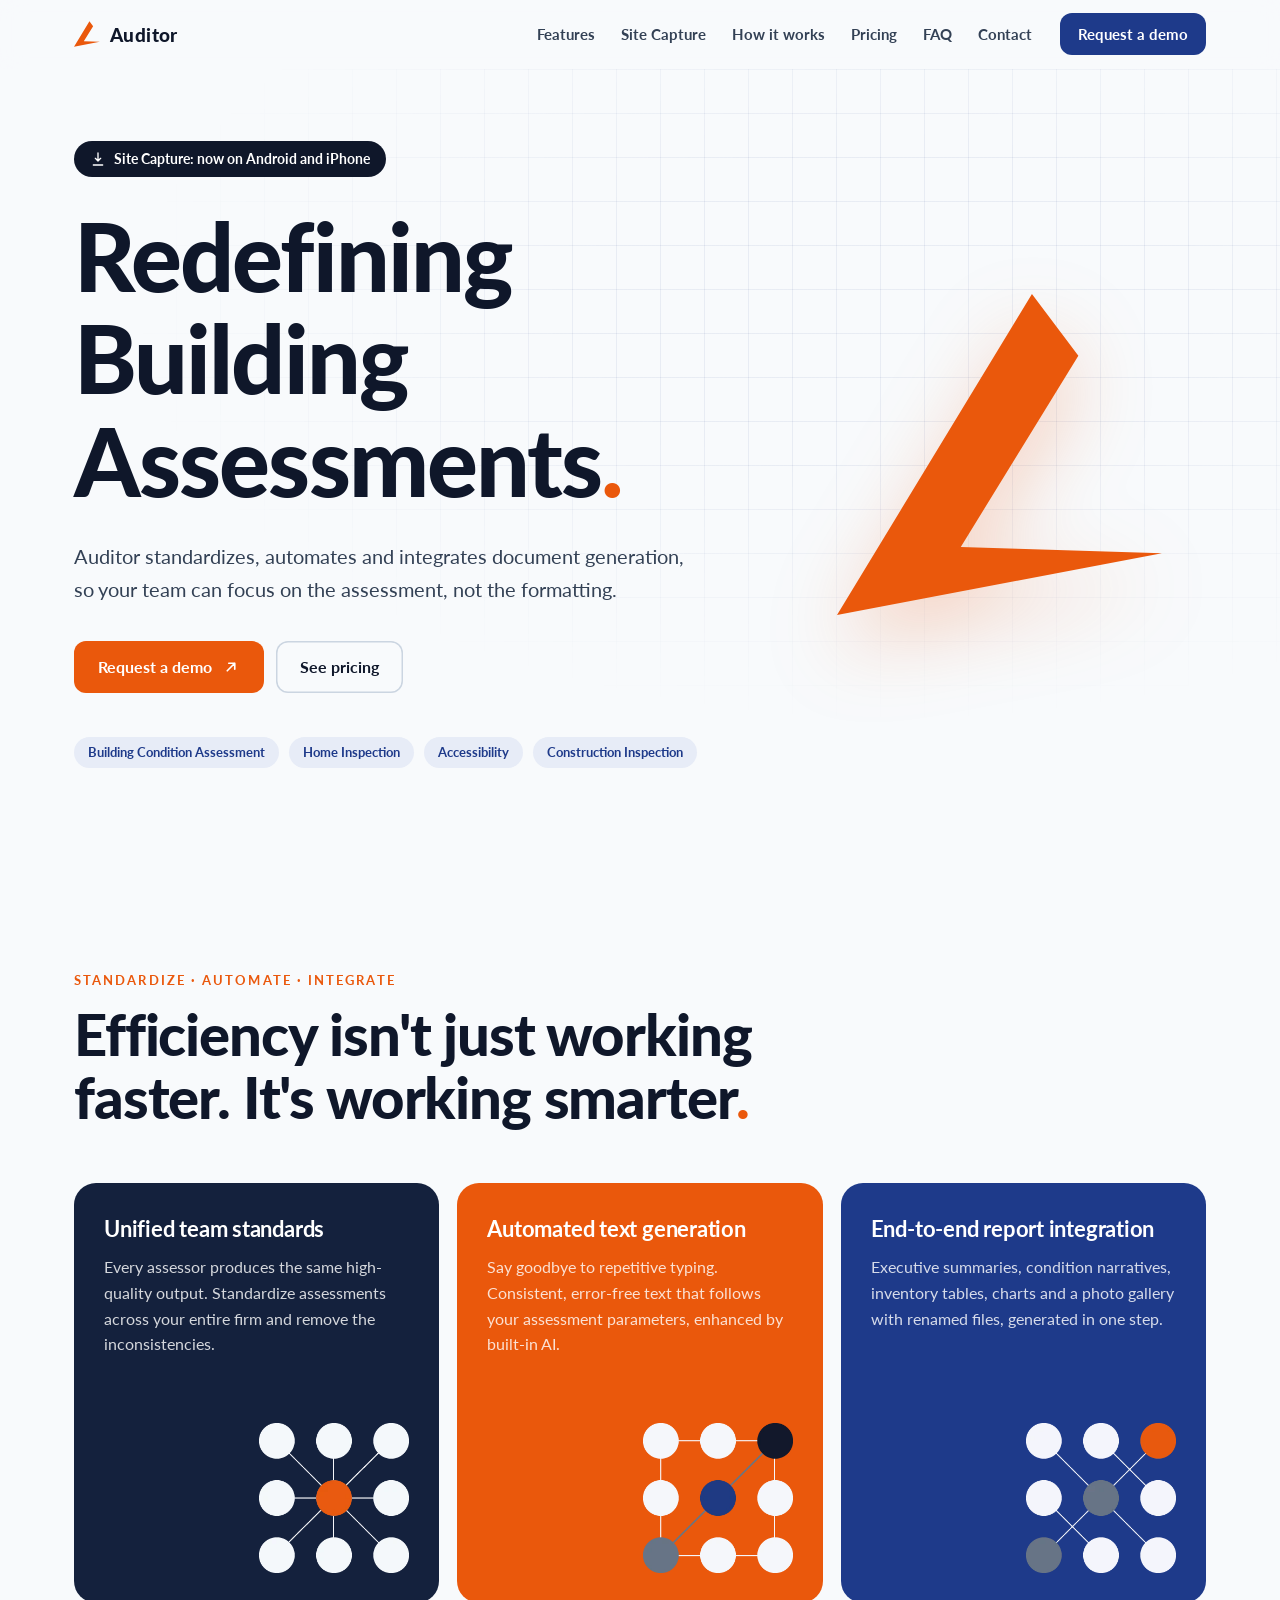
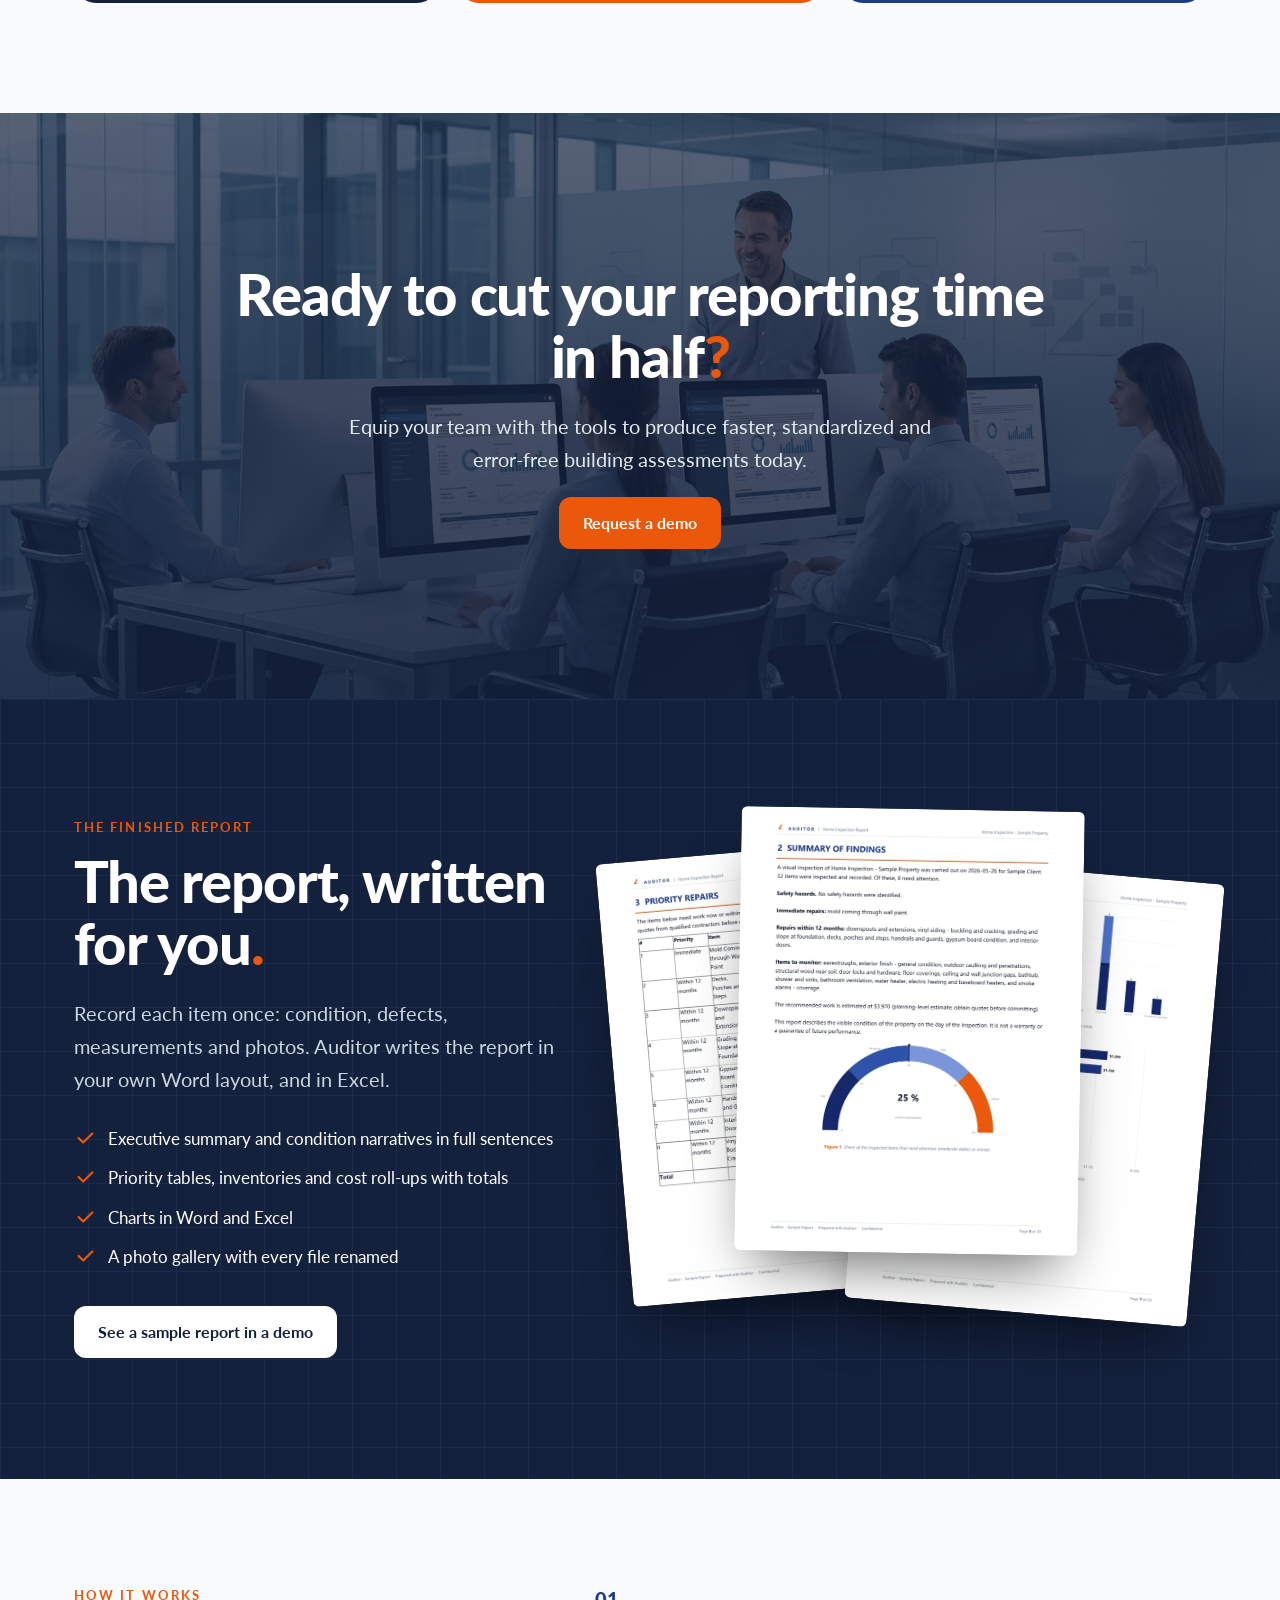
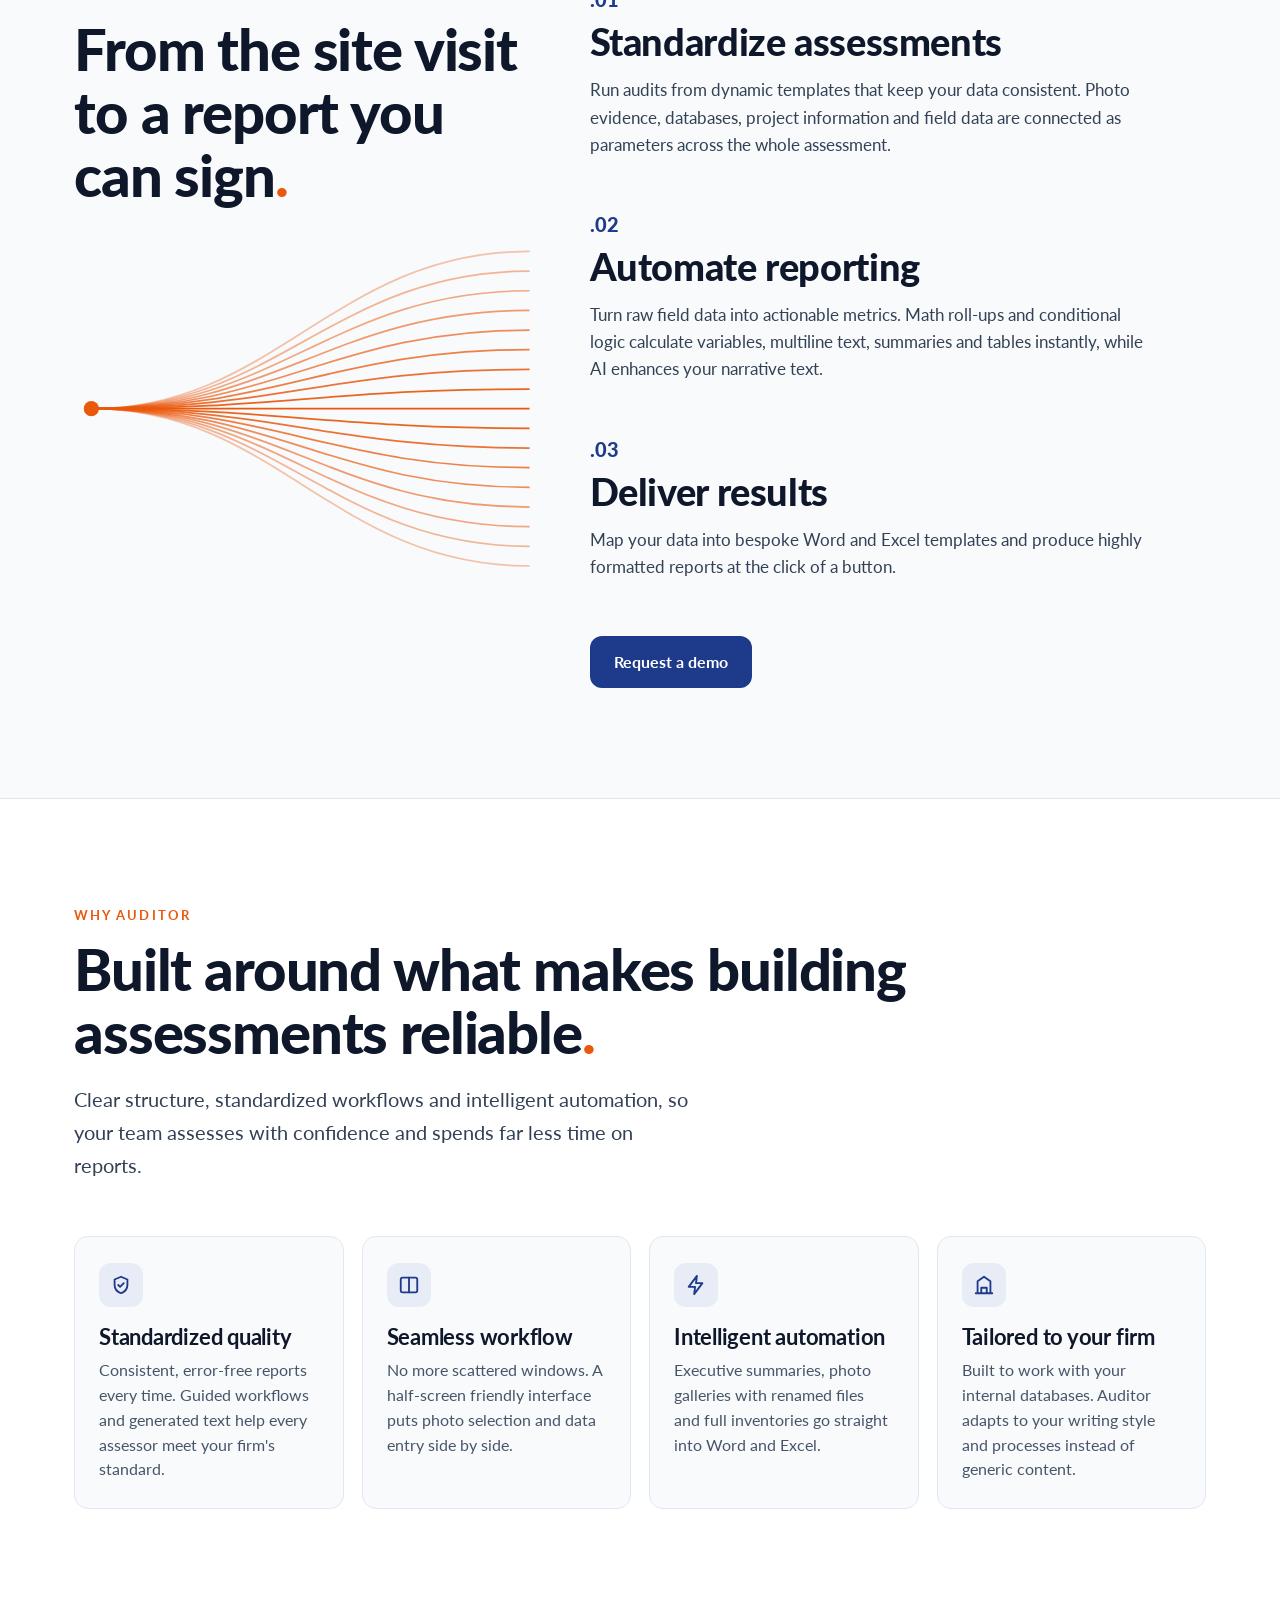
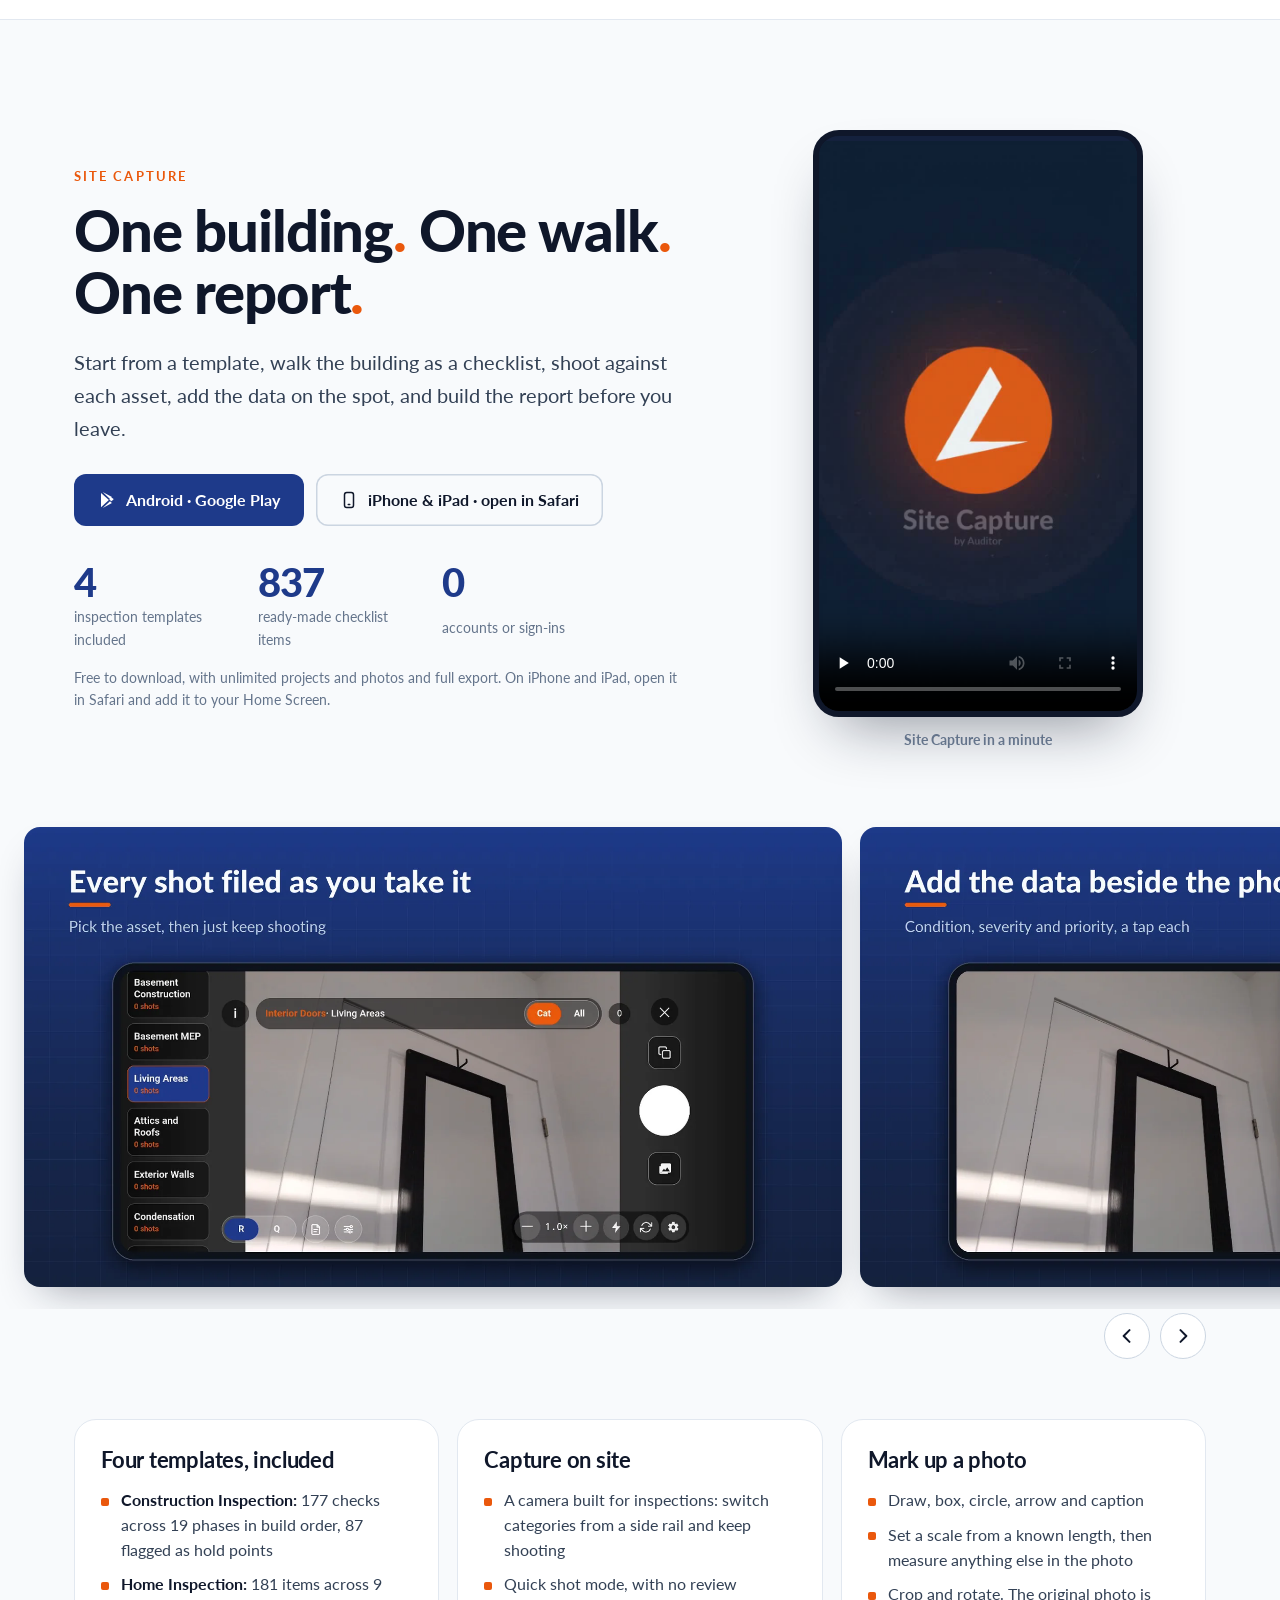
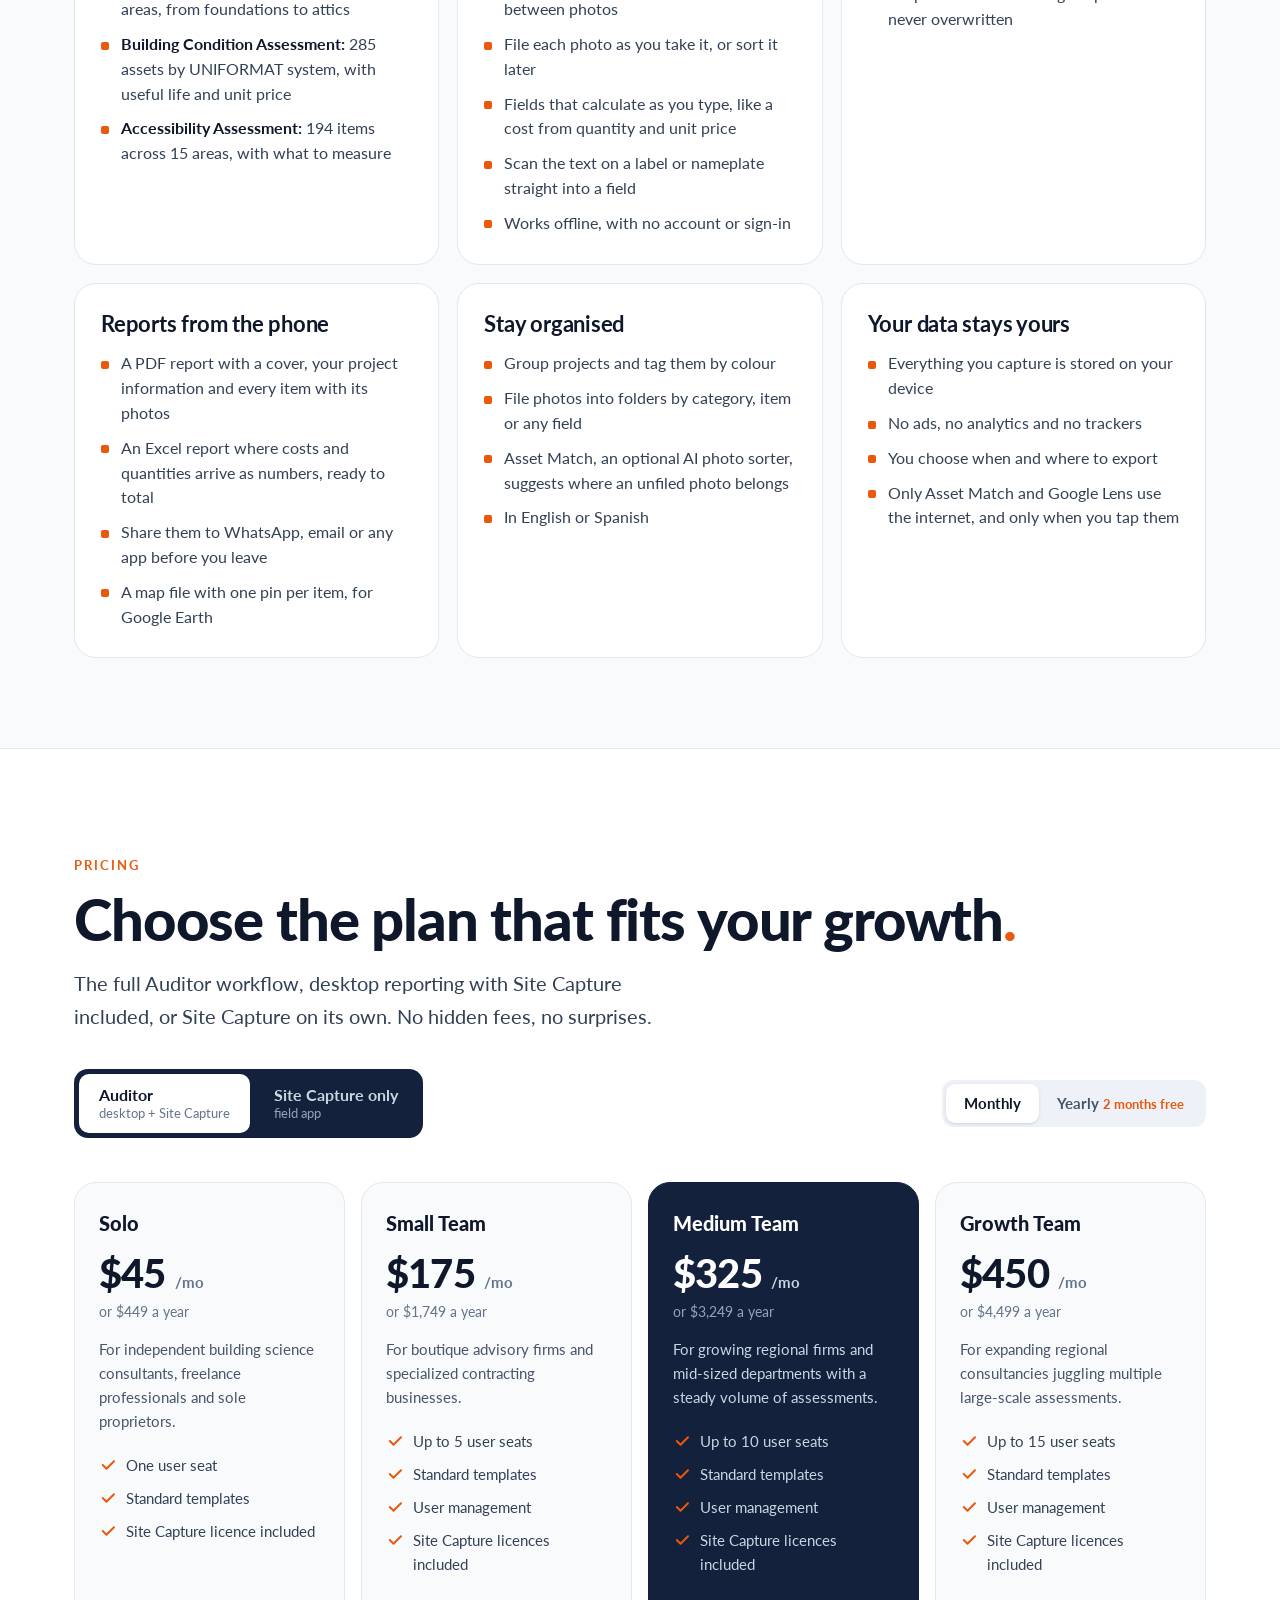
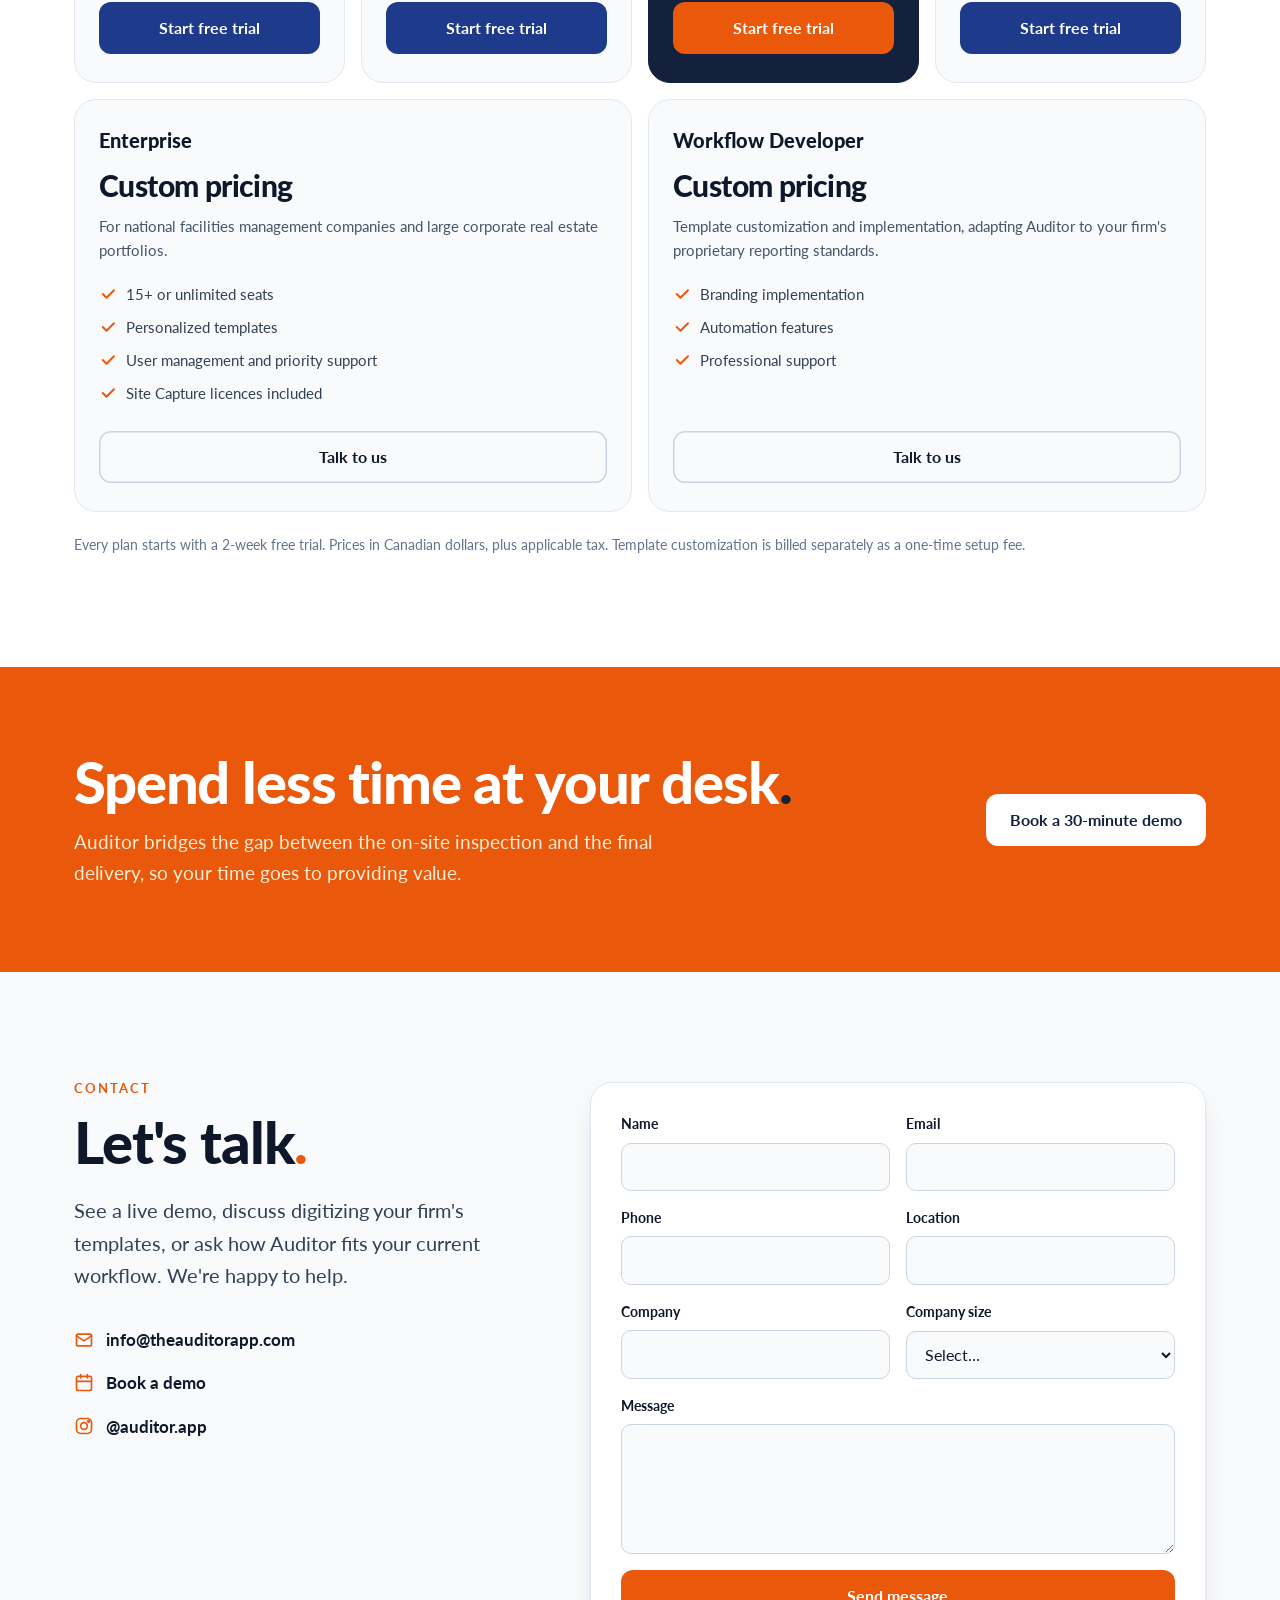
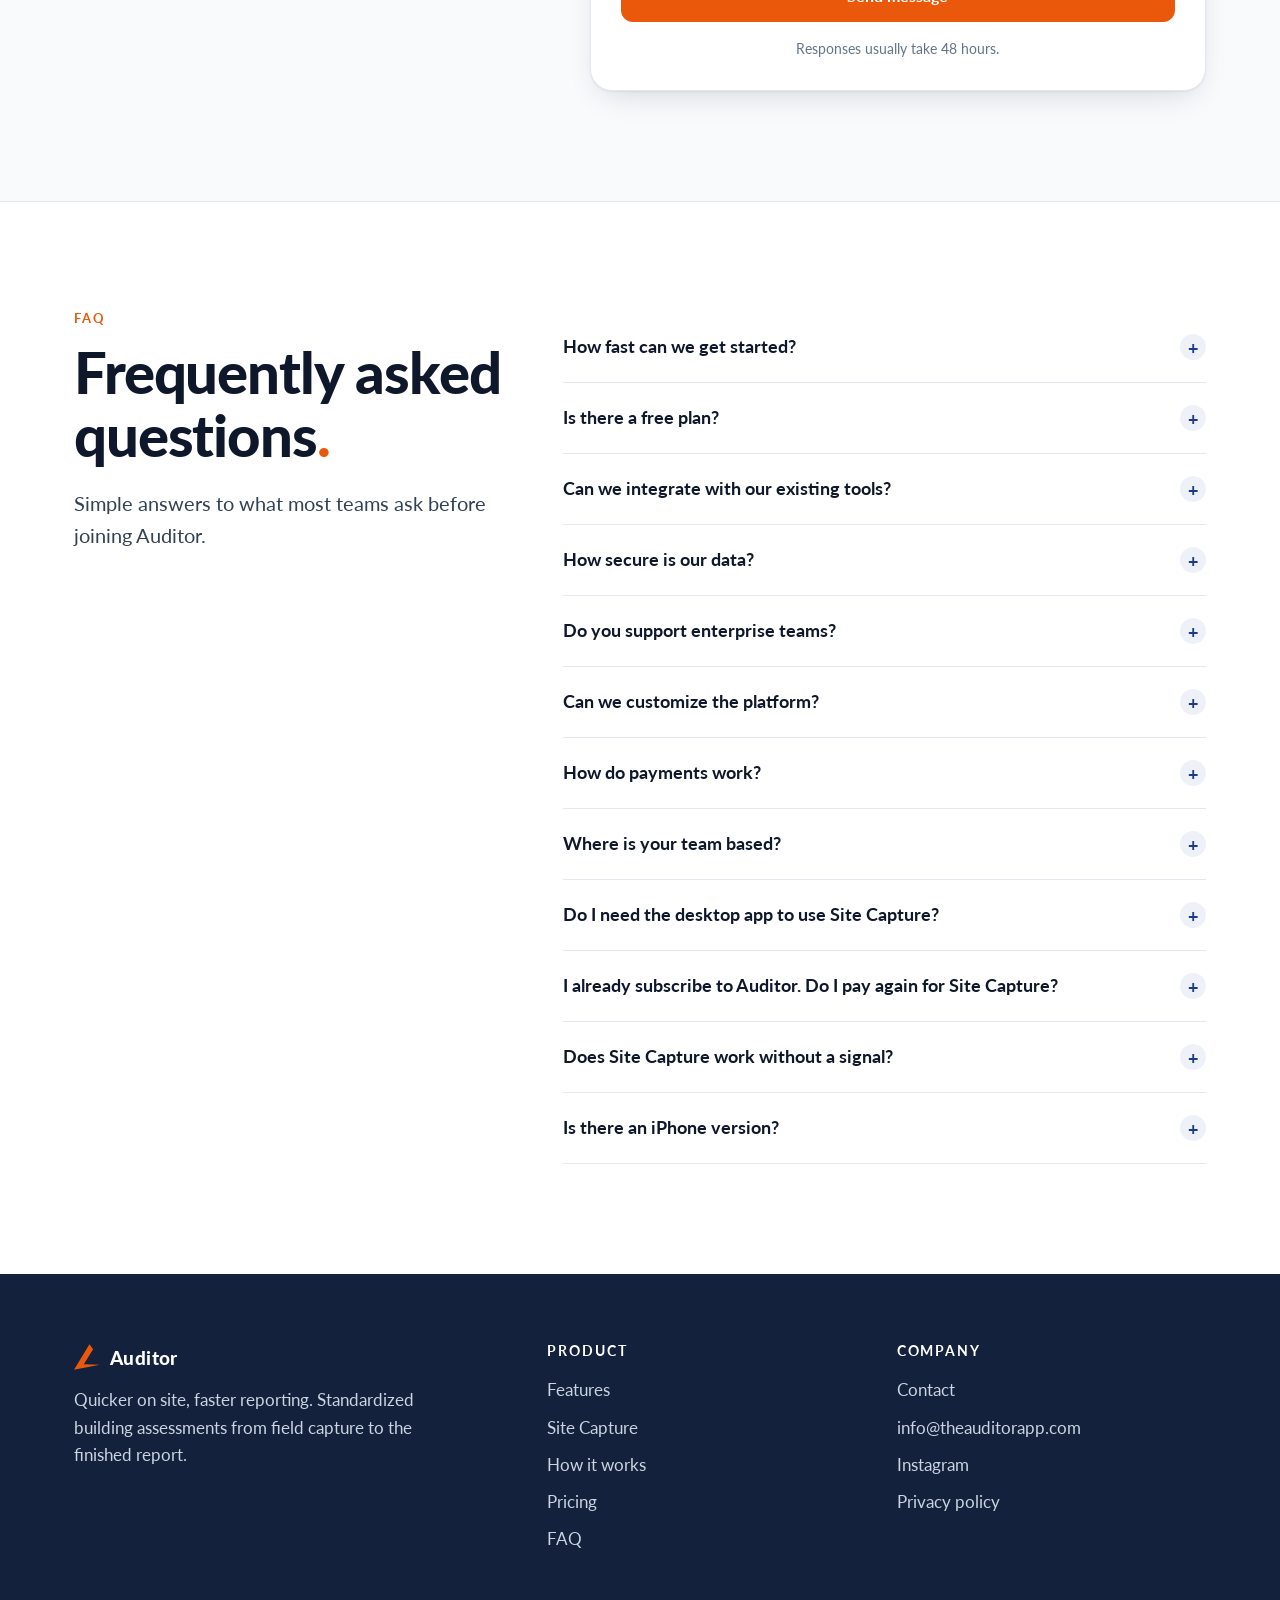
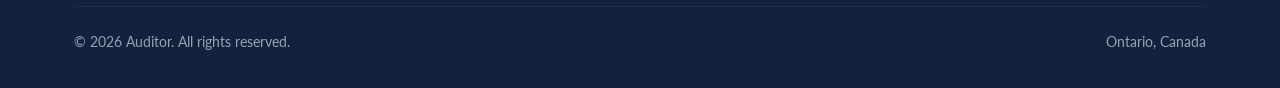
==== commit 05acde7c: "Site Capture promo video: newer cut (24 Nov, 1:10) with its title-frame poster Co-Authored-By: Claud" ====
--- a/index.html
+++ b/index.html
@@ -189,8 +189,8 @@
         <p class="small-note">Free to download, with unlimited projects and photos and full export. On iPhone and iPad, open it in Safari and add it to your Home Screen.</p>
       </div>
       <figure class="sc-video reveal">
-        <video controls preload="none" playsinline poster="assets/video/poster.jpg" width="720" height="1280">
-          <source src="assets/video/site-capture-in-a-minute.mp4" type="video/mp4">
+        <video controls preload="none" playsinline poster="assets/video/poster.jpg?v=2" width="720" height="1280">
+          <source src="assets/video/site-capture-in-a-minute.mp4?v=2" type="video/mp4">
         </video>
         <figcaption>Site Capture in a minute</figcaption>
       </figure>
